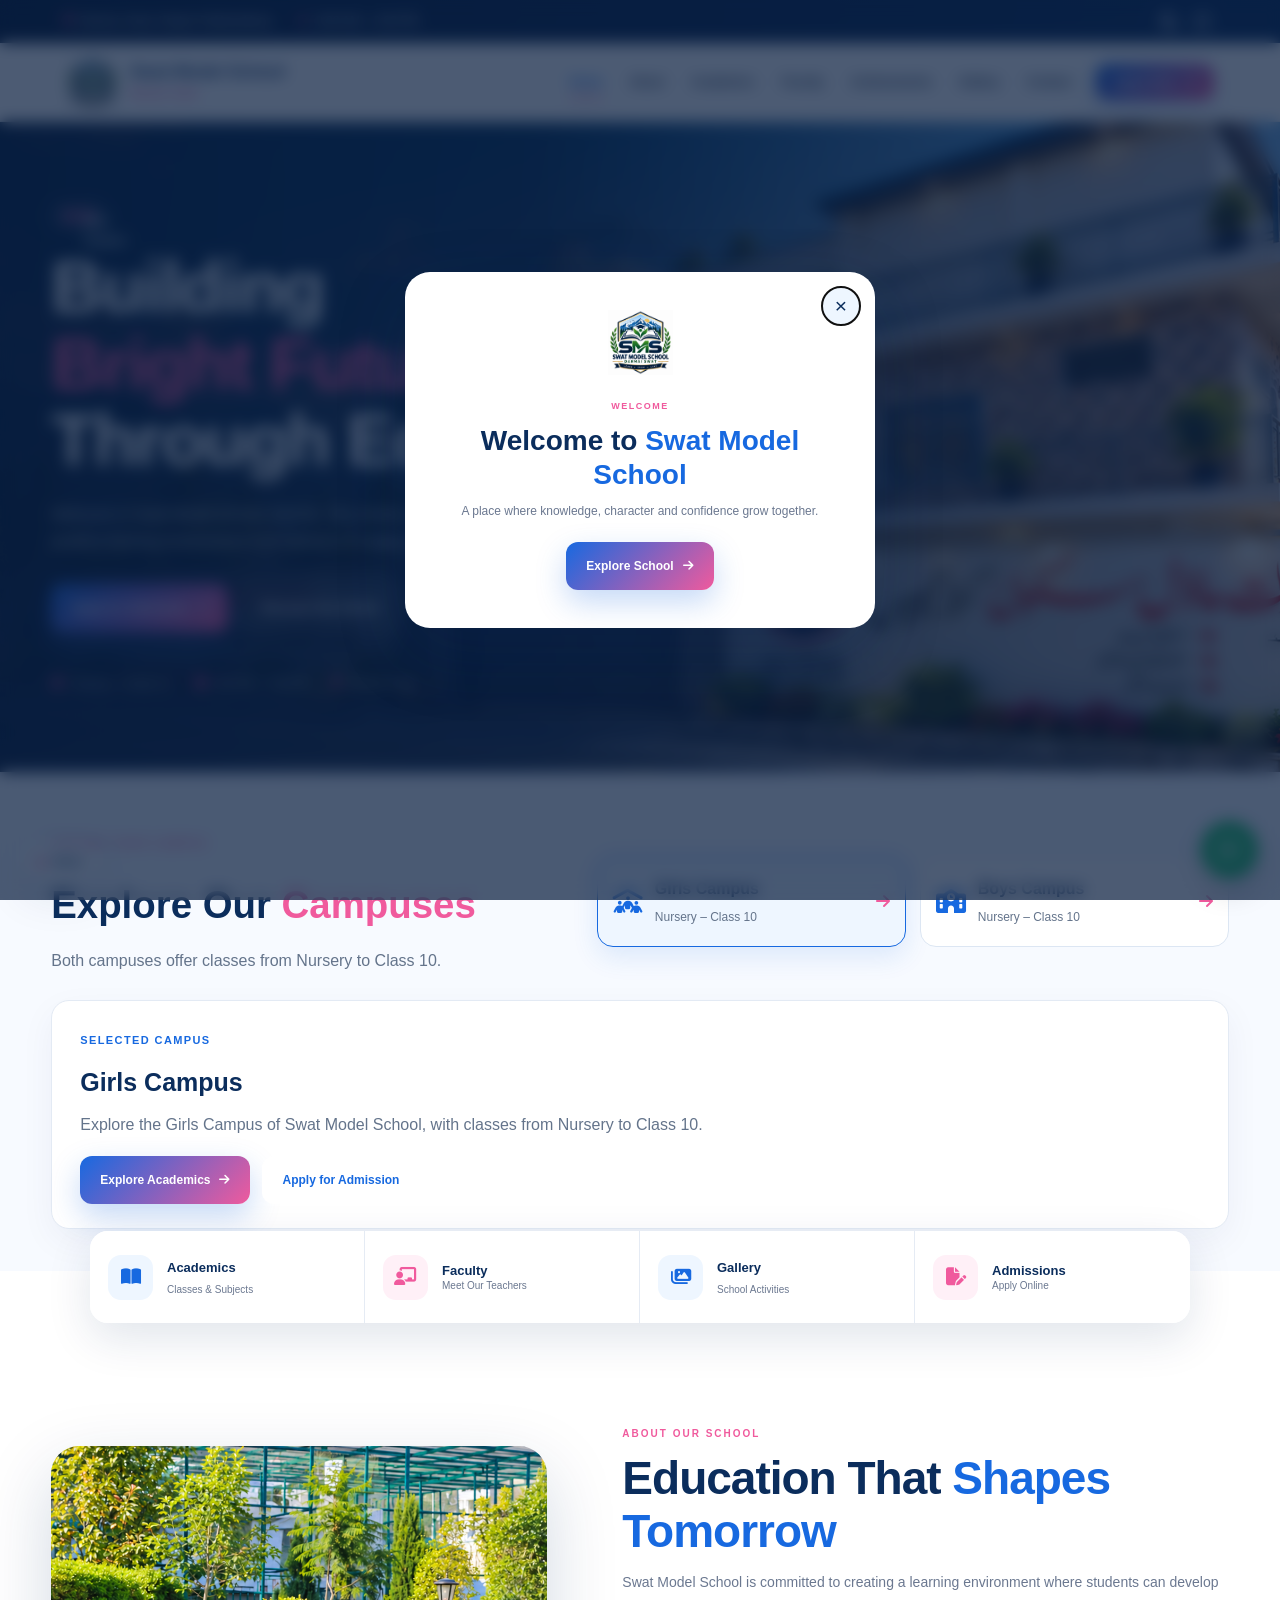
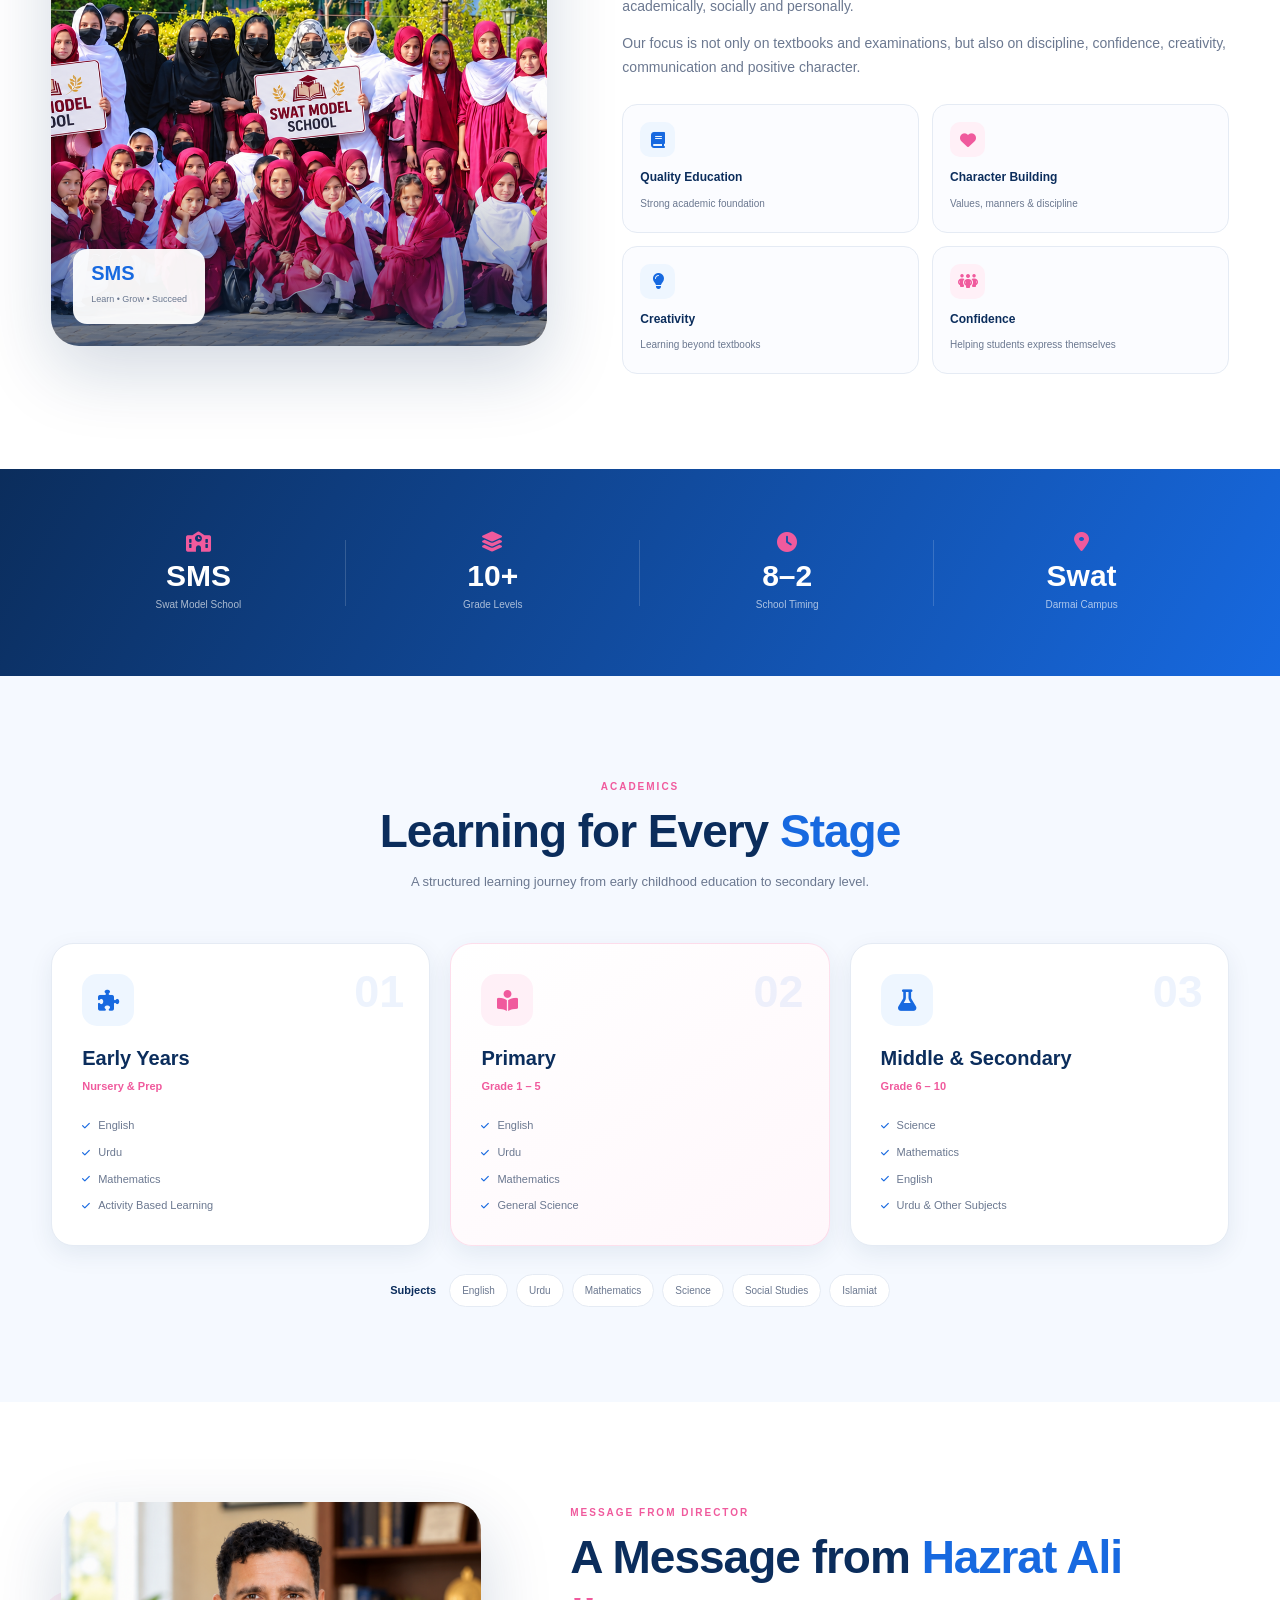
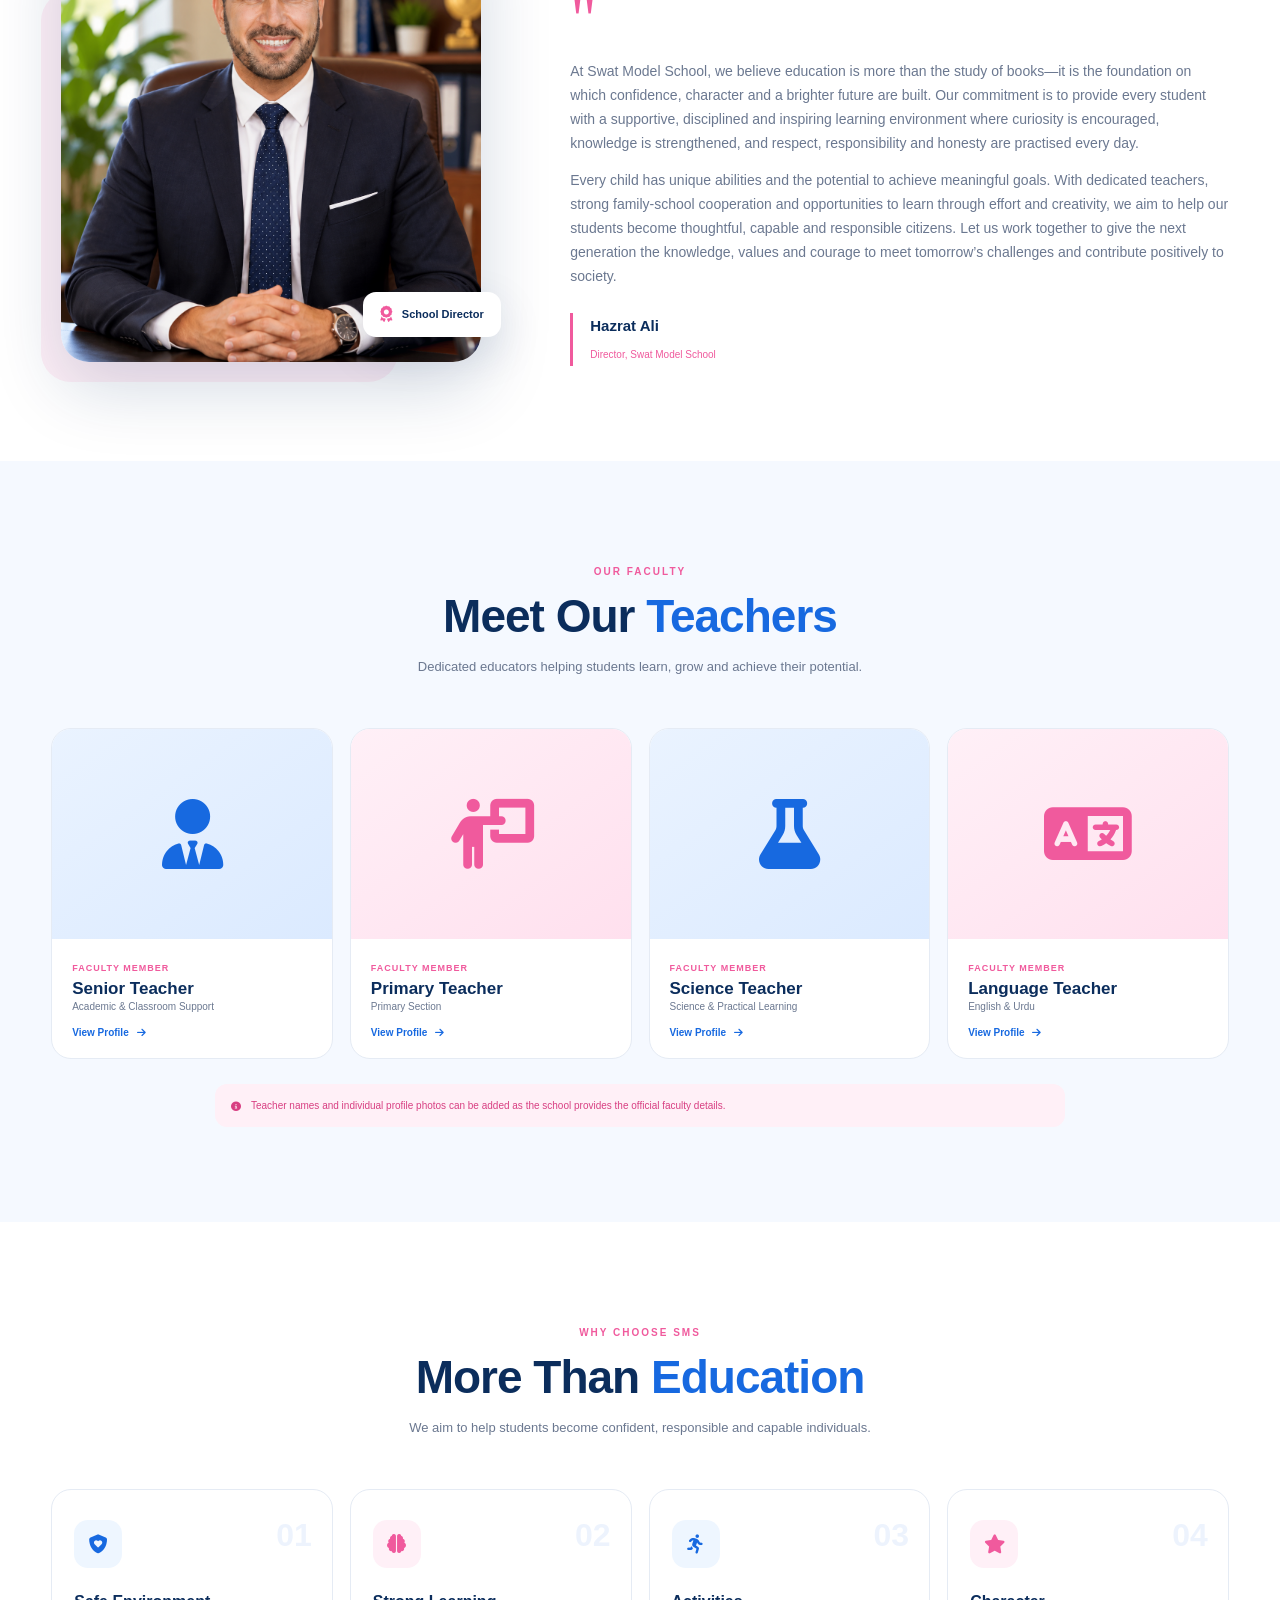
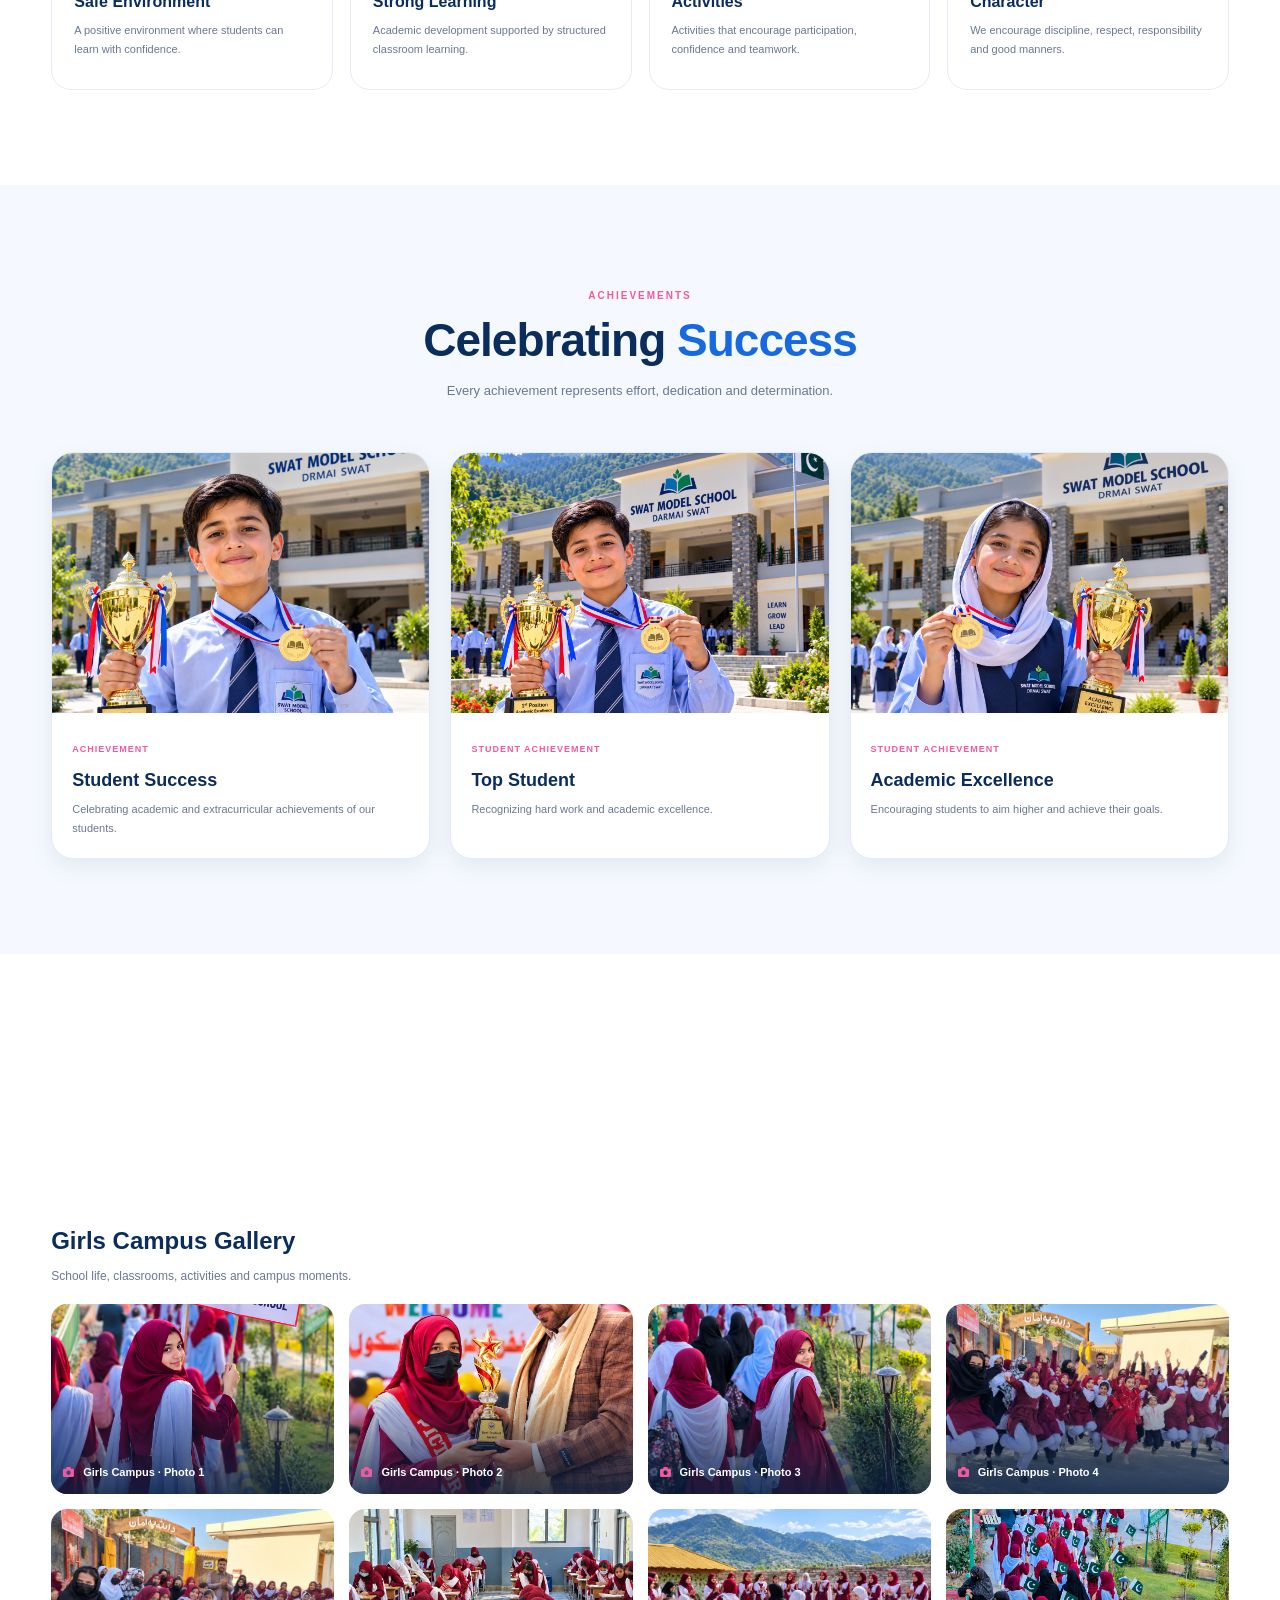
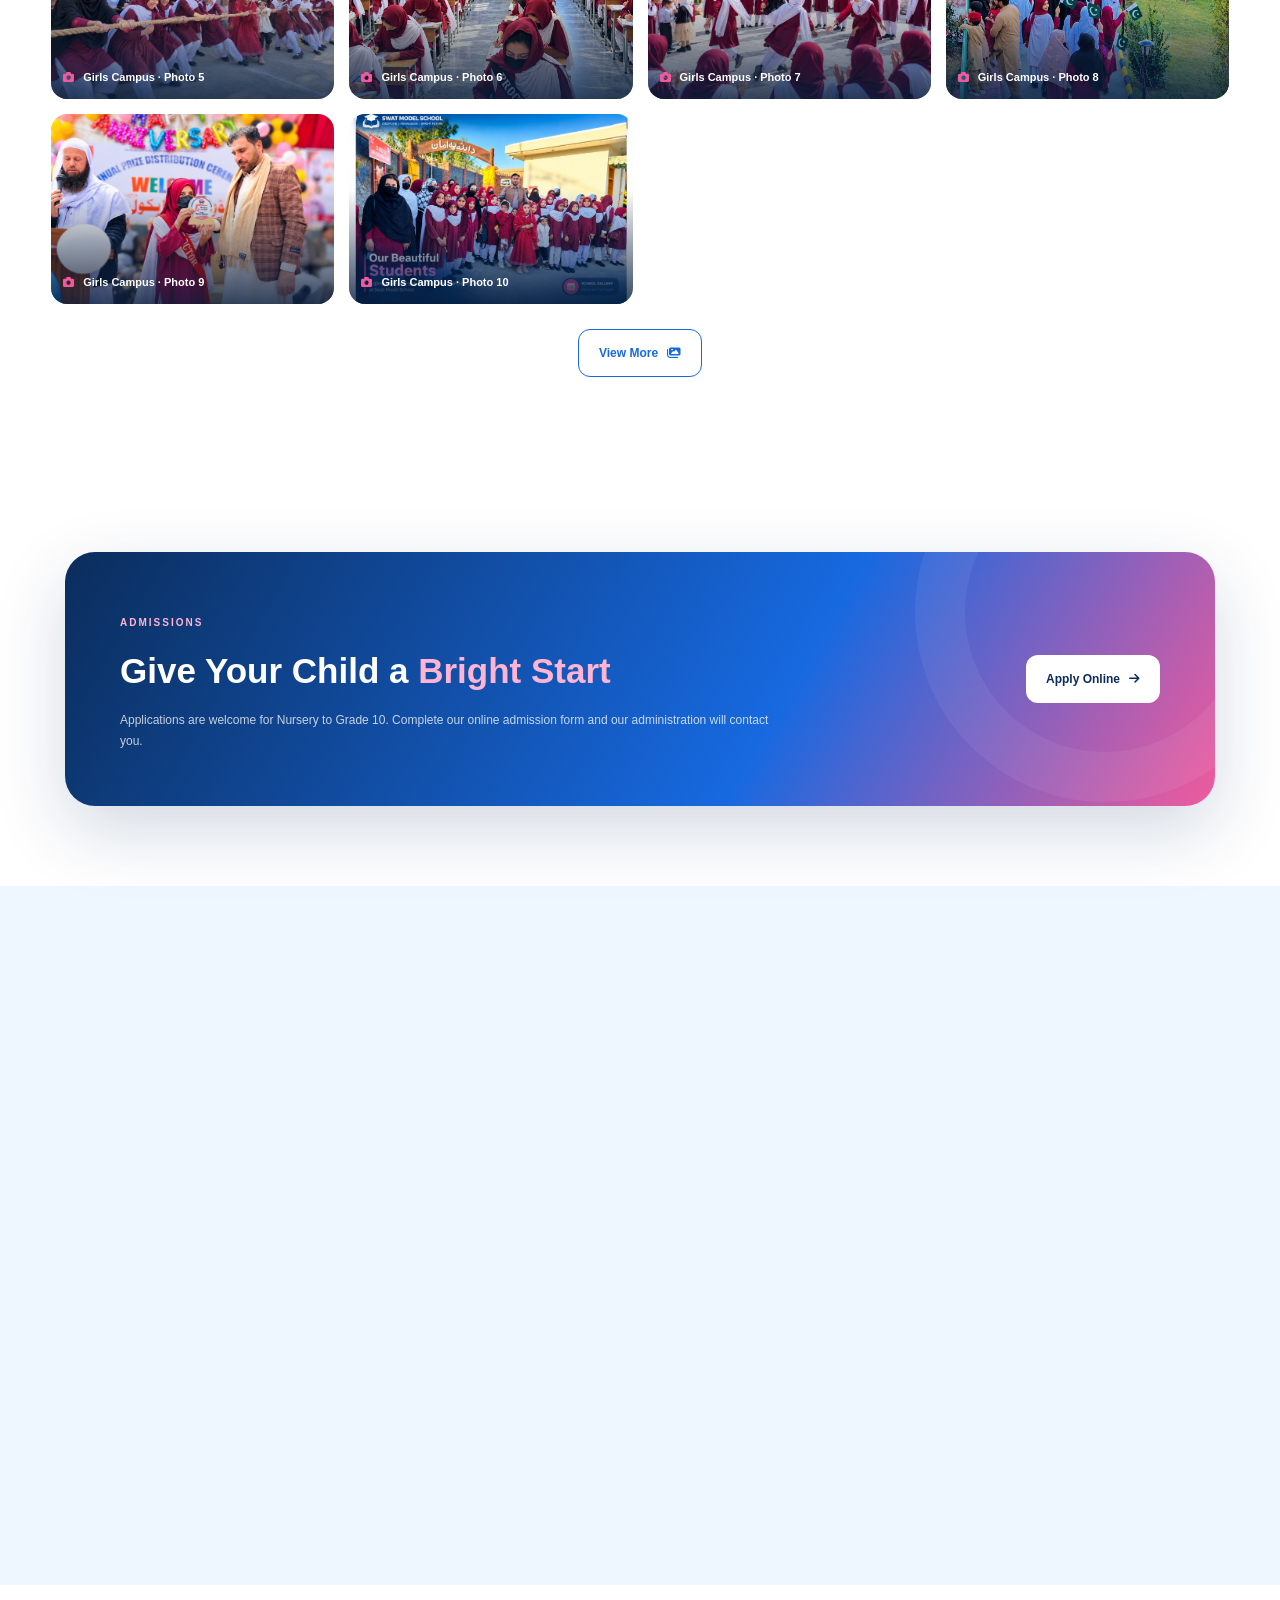
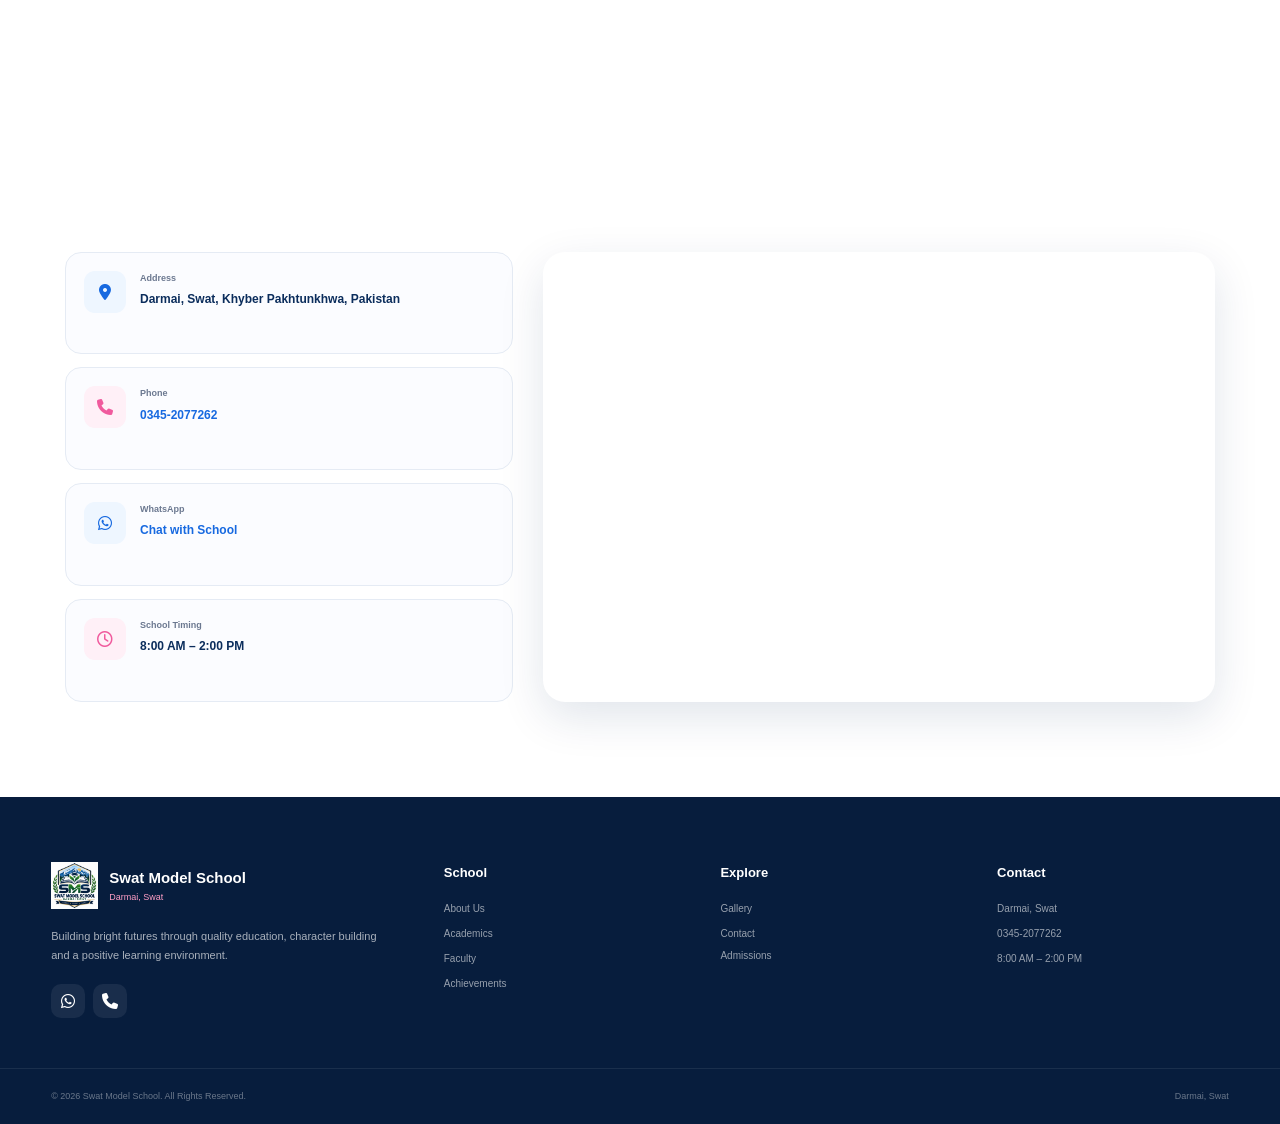
==== index.html @ a90423dd "Update payment number and account name" ====
<!DOCTYPE html>
<html lang="en">

<head>
    <meta charset="UTF-8">

    <meta
        name="viewport"
        content="width=device-width, initial-scale=1.0">

    <meta
        name="description"
        content="Swat Model School Darmai, Swat - Quality education from Nursery to Grade 10.">

    <meta
        name="keywords"
        content="Swat Model School, Darmai School, Swat School, Schools in Swat">

    <meta name="author" content="Swat Model School">

    <title>Swat Model School | Darmai, Swat</title>

    <!-- =====================================================
         FAVICON
    ====================================================== -->
    <link rel="icon" href="logo.png">

    <!-- =====================================================
         FONT AWESOME
    ====================================================== -->
    <link
        rel="stylesheet"
        href="https://cdnjs.cloudflare.com/ajax/libs/font-awesome/6.5.2/css/all.min.css">

    <!-- =====================================================
         WEBSITE CSS
    ====================================================== -->
    <link rel="stylesheet" href="style.css">
</head>


<body>


<!-- =========================================================
     PRELOADER
========================================================= -->

<div id="preloader">

    <div class="preloader-inner">

        <img
            src="logo.png"
            alt="Swat Model School"
            class="preloader-logo">

        <p>Swat Model School</p>

        <small>
            Darmai, Swat
        </small>

    </div>

</div>



<!-- =========================================================
     WELCOME POPUP
========================================================= -->

<div class="modal" id="welcomeModal">

    <div class="modal-box welcome-modal">

        <button
            type="button"
            class="modal-close"
            onclick="closeModal('welcomeModal')">

            &times;

        </button>

        <img
            src="logo.png"
            alt="Swat Model School Logo"
            class="modal-logo">

        <span class="modal-label">
            Welcome
        </span>

        <h2>
            Welcome to
            <span>Swat Model School</span>
        </h2>

        <p>
            A place where knowledge, character and confidence
            grow together.
        </p>

        <button
            type="button"
            class="btn btn-primary"
            onclick="closeModal('welcomeModal')">

            Explore School
            <i class="fa-solid fa-arrow-right"></i>

        </button>

    </div>

</div>



<!-- =========================================================
     TOP BAR
========================================================= -->

<div class="topbar">

    <div class="topbar-inner">

        <div class="topbar-left">

            <span>
                <i class="fa-solid fa-location-dot"></i>
                Darmai, Swat, Khyber Pakhtunkhwa
            </span>

            <span>
                <i class="fa-regular fa-clock"></i>
                8:00 AM – 2:00 PM
            </span>

        </div>


        <div class="topbar-right">

            <a
                href="tel:+923452077262"
                aria-label="Call School">

                <i class="fa-solid fa-phone"></i>

            </a>

            <a
                href="https://wa.me/923452077262"
                target="_blank"
                aria-label="WhatsApp">

                <i class="fa-brands fa-whatsapp"></i>

            </a>

        </div>

    </div>

</div>



<!-- =========================================================
     NAVIGATION
========================================================= -->

<header class="navbar">

    <div class="navbar-inner">


        <!-- BRAND -->

        <a
            href="#home"
            class="brand">

            <img
                src="logo.png"
                alt="Swat Model School Logo">

            <div class="brand-text">

                <strong>
                    Swat Model School
                </strong>

                <span>
                    Darmai, Swat
                </span>

            </div>

        </a>



        <!-- MOBILE MENU -->

        <button
            type="button"
            class="mobile-menu"
            onclick="toggleMenu()"
            aria-label="Open Menu">

            <i class="fa-solid fa-bars"></i>

        </button>



        <!-- NAV -->

        <nav id="mainNav">

            <a
                href="#home"
                class="nav-link active">

                Home

            </a>
<a
                href="#about"
                class="nav-link">

                About

            </a>

            <a
                href="#academics"
                class="nav-link">

                Academics

            </a>

            <a
                href="#faculty"
                class="nav-link">

                Faculty

            </a>

            <a
                href="#achievements"
                class="nav-link">

                Achievements

            </a>

            <a
                href="#gallery"
                class="nav-link">

                Gallery

            </a>

            <a
                href="#contact"
                class="nav-link">

                Contact

            </a>

            <button
                type="button"
                class="nav-cta"
                onclick="openModal('admissionModal')">

                Apply Now
                <i class="fa-solid fa-arrow-right"></i>

            </button>

        </nav>

    </div>

</header>



<!-- =========================================================
     HERO
========================================================= -->

<section
    class="hero"
    id="home">

    <div class="hero-bg">

        <img
            src="school-building-1.png"
            alt="Swat Model School Building">

    </div>


    <div class="hero-overlay"></div>


    <div class="container hero-content">

        <div class="hero-badge" id="heroCampusBadge"><span></span><span id="heroBadgeText">Admissions Open</span></div>


        <h1>

            Building
            <span id="heroBrightText">Bright Futures</span>
            Through Education

        </h1>


        <p>

            Welcome to Swat Model School, Darmai.
            We provide quality education, character building
            and a positive learning environment from
            Nursery to Grade 10.

        </p>


        <div class="hero-actions">

            <button
                type="button"
                class="btn btn-primary"
                onclick="openModal('admissionModal')">

                Apply for Admission

                <i class="fa-solid fa-arrow-right"></i>

            </button>


            <a
                href="#about"
                class="btn btn-outline">

                Discover Our School

            </a>

        </div>


        <div class="hero-mini-info">

            <div>

                <i class="fa-solid fa-graduation-cap"></i>

                <span>
                    Nursery – Grade 10
                </span>

            </div>


            <div>

                <i class="fa-solid fa-clock"></i>

                <span>
                    8:00 AM – 2:00 PM
                </span>

            </div>


            <div>

                <i class="fa-solid fa-location-dot"></i>

                <span>
                    Darmai, Swat
                </span>

            </div>

        </div>

    </div>

</section>




<!-- SAME-PAGE CAMPUS SELECTOR -->
<section class="campus-switcher-section" id="campusSwitcher">
  <div class="container campus-switcher-inner">
    <div class="campus-switcher-heading">
      <span class="section-label">CHOOSE YOUR CAMPUS</span>
      <h2>Explore Our <span>Campuses</span></h2>
      <p>Both campuses offer classes from Nursery to Class 10.</p>
    </div>
    <div class="campus-switcher-buttons">
      <button type="button" class="campus-option active" data-campus="girls" onclick="switchCampus('girls')">
        <i class="fa-solid fa-people-roof"></i><span><strong>Girls Campus</strong><small>Nursery – Class 10</small></span><i class="fa-solid fa-arrow-right campus-option-arrow"></i>
      </button>
      <button type="button" class="campus-option" data-campus="boys" onclick="switchCampus('boys')">
        <i class="fa-solid fa-school"></i><span><strong>Boys Campus</strong><small>Nursery – Class 10</small></span><i class="fa-solid fa-arrow-right campus-option-arrow"></i>
      </button>
    </div>
    <div class="campus-selected-info">
      <span class="campus-selected-label">SELECTED CAMPUS</span>
      <h3 id="campusSelectedTitle">Girls Campus</h3>
      <p id="campusSelectedDescription">Explore the Girls Campus of Swat Model School, with classes from Nursery to Class 10.</p>
      <div class="campus-selected-actions">
        <a class="btn btn-primary" href="#academics">Explore Academics <i class="fa-solid fa-arrow-right"></i></a>
        <button type="button" class="btn btn-outline-blue" onclick="openModal('admissionModal')">Apply for Admission</button>
      </div>
    </div>
  </div>
</section>

<!-- =========================================================
     QUICK ACCESS
========================================================= -->

<section class="quick-bar">

    <div class="quick-bar-grid">


        <a
            href="#academics"
            class="quick-item">

            <div class="quick-icon">

                <i class="fa-solid fa-book-open"></i>

            </div>

            <div>

                <strong>
                    Academics
                </strong>

                <span>
                    Classes & Subjects
                </span>

            </div>

        </a>


        <button
            type="button"
            class="quick-item"
            onclick="openModal('facultyInfoModal')">

            <div class="quick-icon">

                <i class="fa-solid fa-chalkboard-user"></i>

            </div>

            <div>

                <strong>
                    Faculty
                </strong>

                <span>
                    Meet Our Teachers
                </span>

            </div>

        </button>


        <a
            href="#gallery"
            class="quick-item">

            <div class="quick-icon">

                <i class="fa-solid fa-images"></i>

            </div>

            <div>

                <strong>
                    Gallery
                </strong>

                <span>
                    School Activities
                </span>

            </div>

        </a>


        <button
            type="button"
            class="quick-item"
            onclick="openModal('admissionModal')">

            <div class="quick-icon">

                <i class="fa-solid fa-file-pen"></i>

            </div>

            <div>

                <strong>
                    Admissions
                </strong>

                <span>
                    Apply Online
                </span>

            </div>

        </button>


    </div>

</section>



<!-- =========================================================
     ABOUT
========================================================= -->

<section
    class="section about-section"
    id="about">

    <div class="container about-layout">


        <div class="about-visual scroll-reveal">

            <div class="image-card">

                <img
                    src="school-building-2.png"
                    alt="Swat Model School Building">

                <div class="image-card-badge">

                    <strong>
                        SMS
                    </strong>

                    <span>
                        Learn • Grow • Succeed
                    </span>

                </div>

            </div>

        </div>



        <div class="about-copy scroll-reveal">

            <span class="section-label">
                ABOUT OUR SCHOOL
            </span>

            <h2>

                Education That
                <span>Shapes Tomorrow</span>

            </h2>

            <p>

                Swat Model School is committed to creating
                a learning environment where students can
                develop academically, socially and personally.

            </p>

            <p>

                Our focus is not only on textbooks and
                examinations, but also on discipline,
                confidence, creativity, communication and
                positive character.

            </p>


            <div class="values-grid">

                <div class="value-card">

                    <i class="fa-solid fa-book"></i>

                    <strong>
                        Quality Education
                    </strong>

                    <span>
                        Strong academic foundation
                    </span>

                </div>


                <div class="value-card">

                    <i class="fa-solid fa-heart"></i>

                    <strong>
                        Character Building
                    </strong>

                    <span>
                        Values, manners & discipline
                    </span>

                </div>


                <div class="value-card">

                    <i class="fa-solid fa-lightbulb"></i>

                    <strong>
                        Creativity
                    </strong>

                    <span>
                        Learning beyond textbooks
                    </span>

                </div>


                <div class="value-card">

                    <i class="fa-solid fa-people-group"></i>

                    <strong>
                        Confidence
                    </strong>

                    <span>
                        Helping students express themselves
                    </span>

                </div>

            </div>

        </div>

    </div>

</section>



<!-- =========================================================
     STATS
========================================================= -->

<section class="stats-section">

    <div class="container stats-grid">


        <div class="stat">

            <i class="fa-solid fa-school"></i>

            <strong>
                SMS
            </strong>

            <span>
                Swat Model School
            </span>

        </div>


        <div class="stat">

            <i class="fa-solid fa-layer-group"></i>

            <strong>
                10+
            </strong>

            <span>
                Grade Levels
            </span>

        </div>


        <div class="stat">

            <i class="fa-solid fa-clock"></i>

            <strong>
                8–2
            </strong>

            <span>
                School Timing
            </span>

        </div>


        <div class="stat">

            <i class="fa-solid fa-location-dot"></i>

            <strong>
                Swat
            </strong>

            <span>
                Darmai Campus
            </span>

        </div>


    </div>

</section>



<!-- =========================================================
     ACADEMICS
========================================================= -->

<section
    class="section academics-section"
    id="academics">

    <div class="container">


        <div class="section-heading scroll-reveal">

            <span class="section-label">
                ACADEMICS
            </span>

            <h2>
                Learning for Every
                <span>Stage</span>
            </h2>

            <p>
                A structured learning journey from early childhood
                education to secondary level.
            </p>

        </div>


        <div class="academic-cards">


            <div class="academic-card scroll-reveal">

                <div class="academic-icon">

                    <i class="fa-solid fa-puzzle-piece"></i>

                </div>

                <span class="academic-number">
                    01
                </span>

                <h3>
                    Early Years
                </h3>

                <p>
                    Nursery & Prep
                </p>

                <ul>

                    <li>
                        <i class="fa-solid fa-check"></i>
                        English
                    </li>

                    <li>
                        <i class="fa-solid fa-check"></i>
                        Urdu
                    </li>

                    <li>
                        <i class="fa-solid fa-check"></i>
                        Mathematics
                    </li>

                    <li>
                        <i class="fa-solid fa-check"></i>
                        Activity Based Learning
                    </li>

                </ul>

            </div>



            <div class="academic-card featured scroll-reveal">

                <div class="academic-icon">

                    <i class="fa-solid fa-book-open-reader"></i>

                </div>

                <span class="academic-number">
                    02
                </span>

                <h3>
                    Primary
                </h3>

                <p>
                    Grade 1 – 5
                </p>

                <ul>

                    <li>
                        <i class="fa-solid fa-check"></i>
                        English
                    </li>

                    <li>
                        <i class="fa-solid fa-check"></i>
                        Urdu
                    </li>

                    <li>
                        <i class="fa-solid fa-check"></i>
                        Mathematics
                    </li>

                    <li>
                        <i class="fa-solid fa-check"></i>
                        General Science
                    </li>

                </ul>

            </div>



            <div class="academic-card scroll-reveal">

                <div class="academic-icon">

                    <i class="fa-solid fa-flask"></i>

                </div>

                <span class="academic-number">
                    03
                </span>

                <h3>
                    Middle & Secondary
                </h3>

                <p>
                    Grade 6 – 10
                </p>

                <ul>

                    <li>
                        <i class="fa-solid fa-check"></i>
                        Science
                    </li>

                    <li>
                        <i class="fa-solid fa-check"></i>
                        Mathematics
                    </li>

                    <li>
                        <i class="fa-solid fa-check"></i>
                        English
                    </li>

                    <li>
                        <i class="fa-solid fa-check"></i>
                        Urdu & Other Subjects
                    </li>

                </ul>

            </div>


        </div>


        <div class="subject-strip">

            <span>
                Subjects
            </span>

            <div>
                English
            </div>

            <div>
                Urdu
            </div>

            <div>
                Mathematics
            </div>

            <div>
                Science
            </div>

            <div>
                Social Studies
            </div>

            <div>
                Islamiat
            </div>

        </div>

    </div>

</section>



<!-- =========================================================
     DIRECTOR
========================================================= -->

<section class="section director-section">

    <div class="container director-layout">


        <div class="director-image scroll-reveal">

            <div class="director-photo-wrap">

                <img
                    src="director.png"
                    alt="Director Hazrat Ali">

                <div class="director-badge">

                    <i class="fa-solid fa-award"></i>

                    <span>
                        School Director
                    </span>

                </div>

            </div>

        </div>



        <div class="director-text scroll-reveal">

            <span class="section-label">
                MESSAGE FROM DIRECTOR
            </span>

            <h2>

                A Message from
                <span>Hazrat Ali</span>

            </h2>


            <div class="quote-mark">
                "
            </div>


            <p class="director-message">
                At Swat Model School, we believe education is more than the study of books—it is the foundation on which confidence, character and a brighter future are built. Our commitment is to provide every student with a supportive, disciplined and inspiring learning environment where curiosity is encouraged, knowledge is strengthened, and respect, responsibility and honesty are practised every day.
            </p>

            <p>
                Every child has unique abilities and the potential to achieve meaningful goals. With dedicated teachers, strong family-school cooperation and opportunities to learn through effort and creativity, we aim to help our students become thoughtful, capable and responsible citizens. Let us work together to give the next generation the knowledge, values and courage to meet tomorrow’s challenges and contribute positively to society.
            </p>


            <div class="director-signature">

                <strong>
                    Hazrat Ali
                </strong>

                <span>
                    Director, Swat Model School
                </span>

            </div>

        </div>

    </div>

</section>



<!-- =========================================================
     FACULTY
========================================================= -->

<section
    class="section faculty-section"
    id="faculty">

    <div class="container">


        <div class="section-heading scroll-reveal">

            <span class="section-label">
                OUR FACULTY
            </span>

            <h2>
                Meet Our
                <span>Teachers</span>
            </h2>

            <p>
                Dedicated educators helping students learn,
                grow and achieve their potential.
            </p>

        </div>


        <div class="faculty-grid">


            <!-- TEACHER 1 -->

            <button
                type="button"
                class="faculty-card scroll-reveal"
                onclick="openTeacher(
                    'Senior Teacher',
                    'Academic & Classroom Support',
                    'Experienced in student guidance, classroom management and academic development.',
                    'fa-user-tie'
                )">

                <div class="faculty-photo">

                    <i class="fa-solid fa-user-tie"></i>

                </div>

                <div class="faculty-content">

                    <span>
                        Faculty Member
                    </span>

                    <h3>
                        Senior Teacher
                    </h3>

                    <p>
                        Academic & Classroom Support
                    </p>

                    <b>
                        View Profile
                        <i class="fa-solid fa-arrow-right"></i>
                    </b>

                </div>

            </button>



            <!-- TEACHER 2 -->

            <button
                type="button"
                class="faculty-card scroll-reveal"
                onclick="openTeacher(
                    'Primary Teacher',
                    'Primary Section',
                    'Focused on creating an engaging, friendly and effective learning environment for young learners.',
                    'fa-person-chalkboard'
                )">

                <div class="faculty-photo pink">

                    <i class="fa-solid fa-person-chalkboard"></i>

                </div>

                <div class="faculty-content">

                    <span>
                        Faculty Member
                    </span>

                    <h3>
                        Primary Teacher
                    </h3>

                    <p>
                        Primary Section
                    </p>

                    <b>
                        View Profile
                        <i class="fa-solid fa-arrow-right"></i>
                    </b>

                </div>

            </button>



            <!-- TEACHER 3 -->

            <button
                type="button"
                class="faculty-card scroll-reveal"
                onclick="openTeacher(
                    'Science Teacher',
                    'Science & Practical Learning',
                    'Encouraging curiosity, observation and practical understanding of scientific concepts.',
                    'fa-flask'
                )">

                <div class="faculty-photo">

                    <i class="fa-solid fa-flask"></i>

                </div>

                <div class="faculty-content">

                    <span>
                        Faculty Member
                    </span>

                    <h3>
                        Science Teacher
                    </h3>

                    <p>
                        Science & Practical Learning
                    </p>

                    <b>
                        View Profile
                        <i class="fa-solid fa-arrow-right"></i>
                    </b>

                </div>

            </button>



            <!-- TEACHER 4 -->

            <button
                type="button"
                class="faculty-card scroll-reveal"
                onclick="openTeacher(
                    'Language Teacher',
                    'English & Urdu',
                    'Helping students improve communication, language skills, reading and writing.',
                    'fa-language'
                )">

                <div class="faculty-photo pink">

                    <i class="fa-solid fa-language"></i>

                </div>

                <div class="faculty-content">

                    <span>
                        Faculty Member
                    </span>

                    <h3>
                        Language Teacher
                    </h3>

                    <p>
                        English & Urdu
                    </p>

                    <b>
                        View Profile
                        <i class="fa-solid fa-arrow-right"></i>
                    </b>

                </div>

            </button>


        </div>


        <div class="faculty-note">

            <i class="fa-solid fa-circle-info"></i>

            <span>
                Teacher names and individual profile photos can be
                added as the school provides the official faculty details.
            </span>

        </div>

    </div>

</section>



<!-- =========================================================
     WHY SWAT MODEL SCHOOL
========================================================= -->

<section class="section why-section">

    <div class="container">


        <div class="section-heading scroll-reveal">

            <span class="section-label">
                WHY CHOOSE SMS
            </span>

            <h2>
                More Than
                <span>Education</span>
            </h2>

            <p>
                We aim to help students become confident,
                responsible and capable individuals.
            </p>

        </div>


        <div class="why-grid">


            <div class="why-card scroll-reveal">

                <div class="why-number">
                    01
                </div>

                <i class="fa-solid fa-shield-heart"></i>

                <h3>
                    Safe Environment
                </h3>

                <p>
                    A positive environment where students
                    can learn with confidence.
                </p>

            </div>


            <div class="why-card scroll-reveal">

                <div class="why-number">
                    02
                </div>

                <i class="fa-solid fa-brain"></i>

                <h3>
                    Strong Learning
                </h3>

                <p>
                    Academic development supported by
                    structured classroom learning.
                </p>

            </div>


            <div class="why-card scroll-reveal">

                <div class="why-number">
                    03
                </div>

                <i class="fa-solid fa-person-running"></i>

                <h3>
                    Activities
                </h3>

                <p>
                    Activities that encourage participation,
                    confidence and teamwork.
                </p>

            </div>


            <div class="why-card scroll-reveal">

                <div class="why-number">
                    04
                </div>

                <i class="fa-solid fa-star"></i>

                <h3>
                    Character
                </h3>

                <p>
                    We encourage discipline, respect,
                    responsibility and good manners.
                </p>

            </div>


        </div>

    </div>

</section>



<!-- =========================================================
     ACHIEVEMENTS
========================================================= -->

<section
    class="section achievements-section"
    id="achievements">

    <div class="container">


        <div class="section-heading scroll-reveal">

            <span class="section-label">
                ACHIEVEMENTS
            </span>

            <h2>
                Celebrating
                <span>Success</span>
            </h2>

            <p>
                Every achievement represents effort,
                dedication and determination.
            </p>

        </div>


        <div class="achievement-grid">


            <div
                class="achievement-card scroll-reveal"
                onclick="openLightbox('achievements.png')">

                <div class="achievement-image">

                    <img
                        src="achievements.png"
                        alt="School Achievements">

                </div>

                <div class="achievement-content">

                    <span class="card-label">
                        Achievement
                    </span>

                    <h3>
                        Student Success
                    </h3>

                    <p>
                        Celebrating academic and extracurricular
                        achievements of our students.
                    </p>

                </div>

            </div>



            <div
                class="achievement-card scroll-reveal"
                onclick="openStudent('top-student-boy.png','Top Student','Academic Achievement','Outstanding student performance.')">

                <div class="achievement-image">

                    <img
                        src="top-student-boy.png"
                        alt="Top Student">

                </div>

                <div class="achievement-content">

                    <span class="card-label">
                        Student Achievement
                    </span>

                    <h3>
                        Top Student
                    </h3>

                    <p>
                        Recognizing hard work and academic excellence.
                    </p>

                </div>

            </div>



            <div
                class="achievement-card scroll-reveal"
                onclick="openStudent('top-student-girl.png','Top Student','Academic Achievement','Recognizing dedication and outstanding performance.')">

                <div class="achievement-image">

                    <img
                        src="top-student-girl.png"
                        alt="Top Student">

                </div>

                <div class="achievement-content">

                    <span class="card-label">
                        Student Achievement
                    </span>

                    <h3>
                        Academic Excellence
                    </h3>

                    <p>
                        Encouraging students to aim higher and
                        achieve their goals.
                    </p>

                </div>

            </div>


        </div>

    </div>

</section>



<!-- =========================================================
     GALLERY
========================================================= -->

<section
    class="section gallery-section"
    id="gallery">

    <div class="container">


        <div class="section-heading scroll-reveal">

            <span class="section-label">
                SCHOOL GALLERY
            </span>

            <h2>
                Life at
                <span>SMS</span>
            </h2>

            <p>
                Choose a campus to explore its gallery. Each campus has space for 10 photos.
            </p>

        </div>


        <div class="campus-gallery-panel" data-gallery-campus="girls" >
            <div class="campus-gallery-heading">
                <h3>Girls Campus Gallery</h3>
                <p>School life, classrooms, activities and campus moments.</p>
            </div>
            <div class="gallery-modern campus-photo-grid">

                <div class="campus-gallery-item" onclick="openLightbox(this.querySelector('img').src)">
                    <img src="girls-campus-01.jpg" data-fallback="school-building-1.png" alt="Girls Campus photo 1" loading="lazy">
                    <div class="gallery-overlay"><span class="gallery-label"><i class="fa-solid fa-camera"></i> Girls Campus · Photo 1</span></div>
                </div>

                <div class="campus-gallery-item" onclick="openLightbox(this.querySelector('img').src)">
                    <img src="girls-campus-02.jpg" data-fallback="school-building-1.png" alt="Girls Campus photo 2" loading="lazy">
                    <div class="gallery-overlay"><span class="gallery-label"><i class="fa-solid fa-camera"></i> Girls Campus · Photo 2</span></div>
                </div>

                <div class="campus-gallery-item" onclick="openLightbox(this.querySelector('img').src)">
                    <img src="girls-campus-03.jpg" data-fallback="school-building-1.png" alt="Girls Campus photo 3" loading="lazy">
                    <div class="gallery-overlay"><span class="gallery-label"><i class="fa-solid fa-camera"></i> Girls Campus · Photo 3</span></div>
                </div>

                <div class="campus-gallery-item" onclick="openLightbox(this.querySelector('img').src)">
                    <img src="girls-campus-04.jpg" data-fallback="school-building-1.png" alt="Girls Campus photo 4" loading="lazy">
                    <div class="gallery-overlay"><span class="gallery-label"><i class="fa-solid fa-camera"></i> Girls Campus · Photo 4</span></div>
                </div>

                <div class="campus-gallery-item" onclick="openLightbox(this.querySelector('img').src)">
                    <img src="girls-campus-05.jpg" data-fallback="school-building-1.png" alt="Girls Campus photo 5" loading="lazy">
                    <div class="gallery-overlay"><span class="gallery-label"><i class="fa-solid fa-camera"></i> Girls Campus · Photo 5</span></div>
                </div>

                <div class="campus-gallery-item" onclick="openLightbox(this.querySelector('img').src)">
                    <img src="girls-campus-06.jpg" data-fallback="school-building-1.png" alt="Girls Campus photo 6" loading="lazy">
                    <div class="gallery-overlay"><span class="gallery-label"><i class="fa-solid fa-camera"></i> Girls Campus · Photo 6</span></div>
                </div>

                <div class="campus-gallery-item" onclick="openLightbox(this.querySelector('img').src)">
                    <img src="girls-campus-07.jpg" data-fallback="school-building-1.png" alt="Girls Campus photo 7" loading="lazy">
                    <div class="gallery-overlay"><span class="gallery-label"><i class="fa-solid fa-camera"></i> Girls Campus · Photo 7</span></div>
                </div>

                <div class="campus-gallery-item" onclick="openLightbox(this.querySelector('img').src)">
                    <img src="girls-campus-08.jpg" data-fallback="school-building-1.png" alt="Girls Campus photo 8" loading="lazy">
                    <div class="gallery-overlay"><span class="gallery-label"><i class="fa-solid fa-camera"></i> Girls Campus · Photo 8</span></div>
                </div>

                <div class="campus-gallery-item" onclick="openLightbox(this.querySelector('img').src)">
                    <img src="girls-campus-09.jpg" data-fallback="school-building-1.png" alt="Girls Campus photo 9" loading="lazy">
                    <div class="gallery-overlay"><span class="gallery-label"><i class="fa-solid fa-camera"></i> Girls Campus · Photo 9</span></div>
                </div>

                <div class="campus-gallery-item" onclick="openLightbox(this.querySelector('img').src)">
                    <img src="girls-campus-10.jpg" data-fallback="school-building-1.png" alt="Girls Campus photo 10" loading="lazy">
                    <div class="gallery-overlay"><span class="gallery-label"><i class="fa-solid fa-camera"></i> Girls Campus · Photo 10</span></div>
                </div>

            </div>
        </div>

        <div class="campus-gallery-panel" data-gallery-campus="boys" hidden>
            <div class="campus-gallery-heading">
                <h3>Boys Campus Gallery</h3>
                <p>School life, classrooms, activities and campus moments.</p>
            </div>
            <div class="gallery-modern campus-photo-grid">

                <div class="campus-gallery-item" onclick="openLightbox(this.querySelector('img').src)">
                    <img src="boys-campus-01.jpg" data-fallback="school-building-2.png" alt="Boys Campus photo 1" loading="lazy">
                    <div class="gallery-overlay"><span class="gallery-label"><i class="fa-solid fa-camera"></i> Boys Campus · Photo 1</span></div>
                </div>

                <div class="campus-gallery-item" onclick="openLightbox(this.querySelector('img').src)">
                    <img src="boys-campus-02.jpg" data-fallback="school-building-2.png" alt="Boys Campus photo 2" loading="lazy">
                    <div class="gallery-overlay"><span class="gallery-label"><i class="fa-solid fa-camera"></i> Boys Campus · Photo 2</span></div>
                </div>

                <div class="campus-gallery-item" onclick="openLightbox(this.querySelector('img').src)">
                    <img src="boys-campus-03.jpg" data-fallback="school-building-2.png" alt="Boys Campus photo 3" loading="lazy">
                    <div class="gallery-overlay"><span class="gallery-label"><i class="fa-solid fa-camera"></i> Boys Campus · Photo 3</span></div>
                </div>

                <div class="campus-gallery-item" onclick="openLightbox(this.querySelector('img').src)">
                    <img src="boys-campus-04.jpg" data-fallback="school-building-2.png" alt="Boys Campus photo 4" loading="lazy">
                    <div class="gallery-overlay"><span class="gallery-label"><i class="fa-solid fa-camera"></i> Boys Campus · Photo 4</span></div>
                </div>

                <div class="campus-gallery-item" onclick="openLightbox(this.querySelector('img').src)">
                    <img src="boys-campus-05.jpg" data-fallback="school-building-2.png" alt="Boys Campus photo 5" loading="lazy">
                    <div class="gallery-overlay"><span class="gallery-label"><i class="fa-solid fa-camera"></i> Boys Campus · Photo 5</span></div>
                </div>

                <div class="campus-gallery-item" onclick="openLightbox(this.querySelector('img').src)">
                    <img src="boys-campus-06.jpg" data-fallback="school-building-2.png" alt="Boys Campus photo 6" loading="lazy">
                    <div class="gallery-overlay"><span class="gallery-label"><i class="fa-solid fa-camera"></i> Boys Campus · Photo 6</span></div>
                </div>

                <div class="campus-gallery-item" onclick="openLightbox(this.querySelector('img').src)">
                    <img src="boys-campus-07.jpg" data-fallback="school-building-2.png" alt="Boys Campus photo 7" loading="lazy">
                    <div class="gallery-overlay"><span class="gallery-label"><i class="fa-solid fa-camera"></i> Boys Campus · Photo 7</span></div>
                </div>

                <div class="campus-gallery-item" onclick="openLightbox(this.querySelector('img').src)">
                    <img src="boys-campus-08.jpg" data-fallback="school-building-2.png" alt="Boys Campus photo 8" loading="lazy">
                    <div class="gallery-overlay"><span class="gallery-label"><i class="fa-solid fa-camera"></i> Boys Campus · Photo 8</span></div>
                </div>

                <div class="campus-gallery-item" onclick="openLightbox(this.querySelector('img').src)">
                    <img src="boys-campus-09.jpg" data-fallback="school-building-2.png" alt="Boys Campus photo 9" loading="lazy">
                    <div class="gallery-overlay"><span class="gallery-label"><i class="fa-solid fa-camera"></i> Boys Campus · Photo 9</span></div>
                </div>

                <div class="campus-gallery-item" onclick="openLightbox(this.querySelector('img').src)">
                    <img src="boys-campus-10.jpg" data-fallback="school-building-2.png" alt="Boys Campus photo 10" loading="lazy">
                    <div class="gallery-overlay"><span class="gallery-label"><i class="fa-solid fa-camera"></i> Boys Campus · Photo 10</span></div>
                </div>

            </div>
        </div>

        <div class="gallery-more">

            <button
                type="button"
                class="btn btn-outline-blue"
                onclick="openLightbox('achievements.png')">

                View More

                <i class="fa-solid fa-images"></i>

            </button>

        </div>

    </div>

</section>



<!-- =========================================================
     ADMISSIONS BANNER
========================================================= -->

<section class="admissions-section">

    <div class="container">

        <div class="admission-banner">


            <div>

                <span class="section-label light">
                    ADMISSIONS
                </span>

                <h2>
                    Give Your Child a
                    <span>Bright Start</span>
                </h2>

                <p>
                    Applications are welcome for Nursery to
                    Grade 10. Complete our online admission
                    form and our administration will contact you.
                </p>

            </div>


            <button
                type="button"
                class="btn"
                onclick="openModal('admissionModal')">

                Apply Online

                <i class="fa-solid fa-arrow-right"></i>

            </button>


        </div>

    </div>

</section>



<!-- =========================================================
     FEES / PAYMENT
========================================================= -->

<section class="section fee-section">

    <div class="container">


        <div class="section-heading scroll-reveal">

            <span class="section-label">
                FEE & PAYMENT
            </span>

            <h2>
                Simple & Convenient
                <span>Payment</span>
            </h2>

            <p>
                Fee structure details will be updated soon.
            </p>

        </div>


        <div class="fee-layout">


            <div class="fee-info scroll-reveal">

                <div class="fee-icon">

                    <i class="fa-solid fa-file-invoice-dollar"></i>

                </div>

                <h3>
                    Fee Structure
                </h3>

                <p>
                    Complete fee structure and class-wise
                    charges will be announced by the school
                    administration.
                </p>


                <div class="coming-soon">

                    <i class="fa-regular fa-clock"></i>

                    Fee Details Coming Soon

                </div>

            </div>



            <div class="payment-card scroll-reveal">

                <div class="payment-icon">

                    <i class="fa-solid fa-mobile-screen-button"></i>

                </div>

                <h3>
                    Easypaisa
                </h3>

                <p>
                    For payment information:
                </p>

                <div class="payment-number">

                    0346-8984562

                </div>

                <div class="payment-name">

                    Account Name:
                    <strong>
                        Hazrat Ali
                    </strong>

                </div>


                <a
                    href="tel:+923452077262"
                    class="payment-button">

                    <i class="fa-solid fa-phone"></i>

                    Contact for Payment

                </a>

            </div>


        </div>

    </div>

</section>



<!-- =========================================================
     CONTACT
========================================================= -->

<section
    class="section contact-section"
    id="contact">

    <div class="container">


        <div class="section-heading scroll-reveal">

            <span class="section-label">
                CONTACT US
            </span>

            <h2>
                Find
                <span>Swat Model School</span>
            </h2>

            <p>
                We are located in Darmai, Swat.
            </p>

        </div>


        <div class="contact-modern">


            <div class="contact-details scroll-reveal">


                <div class="contact-box">

                    <div class="contact-box-icon">

                        <i class="fa-solid fa-location-dot"></i>

                    </div>

                    <div>

                        <span>
                            Address
                        </span>

                        <strong>
                            Darmai, Swat,
                            Khyber Pakhtunkhwa, Pakistan
                        </strong>

                    </div>

                </div>



                <div class="contact-box">

                    <div class="contact-box-icon">

                        <i class="fa-solid fa-phone"></i>

                    </div>

                    <div>

                        <span>
                            Phone
                        </span>

                        <strong>

                            <a href="tel:+923452077262">
                                0345-2077262
                            </a>

                        </strong>

                    </div>

                </div>



                <div class="contact-box">

                    <div class="contact-box-icon">

                        <i class="fa-brands fa-whatsapp"></i>

                    </div>

                    <div>

                        <span>
                            WhatsApp
                        </span>

                        <strong>

                            <a
                                href="https://wa.me/923452077262"
                                target="_blank">

                                Chat with School

                            </a>

                        </strong>

                    </div>

                </div>



                <div class="contact-box">

                    <div class="contact-box-icon">

                        <i class="fa-regular fa-clock"></i>

                    </div>

                    <div>

                        <span>
                            School Timing
                        </span>

                        <strong>
                            8:00 AM – 2:00 PM
                        </strong>

                    </div>

                </div>


            </div>



            <div class="map-wrapper scroll-reveal">

                <iframe
                    src="https://www.google.com/maps?q=Darmai%2C%20Swat%2C%20Pakistan&output=embed"
                    width="100%"
                    height="450"
                    style="border:0;"
                    allowfullscreen=""
                    loading="lazy"
                    referrerpolicy="no-referrer-when-downgrade">
                </iframe>

            </div>


        </div>

    </div>

</section>



<!-- =========================================================
     FOOTER
========================================================= -->

<footer class="footer">

    <div class="container footer-main">


        <div class="footer-about">

            <div class="footer-brand">

                <img
                    src="logo.png"
                    alt="Swat Model School">

                <div>

                    <strong>
                        Swat Model School
                    </strong>

                    <span>
                        Darmai, Swat
                    </span>

                </div>

            </div>


            <p>

                Building bright futures through quality
                education, character building and a positive
                learning environment.

            </p>


            <div class="footer-social">

                <a
                    href="https://wa.me/923452077262"
                    target="_blank"
                    aria-label="WhatsApp">

                    <i class="fa-brands fa-whatsapp"></i>

                </a>

                <a
                    href="tel:+923452077262"
                    aria-label="Phone">

                    <i class="fa-solid fa-phone"></i>

                </a>

            </div>

        </div>



        <div class="footer-column">

            <h4>
                School
            </h4>

            <a href="#about">
                About Us
            </a>

            <a href="#academics">
                Academics
            </a>

            <a href="#faculty">
                Faculty
            </a>

            <a href="#achievements">
                Achievements
            </a>

        </div>



        <div class="footer-column">

            <h4>
                Explore
            </h4>

            <a href="#gallery">
                Gallery
            </a>

            <a href="#contact">
                Contact
            </a>

            <button
                type="button"
                onclick="openModal('admissionModal')">

                Admissions

            </button>

        </div>



        <div class="footer-column">

            <h4>
                Contact
            </h4>

            <span>
                Darmai, Swat
            </span>

            <a href="tel:+923452077262">
                0345-2077262
            </a>

            <span>
                8:00 AM – 2:00 PM
            </span>

        </div>


    </div>


    <div class="footer-bottom">

        <div class="container">

            <span>
                © 2026 Swat Model School.
                All Rights Reserved.
            </span>

            <span>
                Darmai, Swat
            </span>

        </div>

    </div>

</footer>



<!-- =========================================================
     FLOATING WHATSAPP
========================================================= -->

<a
    href="https://wa.me/923452077262"
    target="_blank"
    class="floating-whatsapp"
    aria-label="WhatsApp School">

    <i class="fa-brands fa-whatsapp"></i>

</a>



<!-- =========================================================
     TEACHER PROFILE MODAL
========================================================= -->

<div
    class="modal"
    id="teacherModal">

    <div class="modal-box teacher-modal">

        <button
            type="button"
            class="modal-close"
            onclick="closeModal('teacherModal')">

            &times;

        </button>


        <div class="teacher-modal-icon">

            <i id="teacherModalIcon"
               class="fa-solid fa-user-tie"></i>

        </div>


        <span class="modal-label">
            Faculty Profile
        </span>


        <h2 id="teacherModalName">
            Teacher
        </h2>


        <h4 id="teacherModalRole">
            Faculty Member
        </h4>


        <p id="teacherModalDescription">
            Teacher profile information.
        </p>


        <div class="profile-details">

            <div>

                <strong>
                    Department
                </strong>

                <span id="teacherModalDepartment">
                    Academic
                </span>

            </div>


            <div>

                <strong>
                    School
                </strong>

                <span>
                    Swat Model School
                </span>

            </div>

        </div>


        <p class="profile-note">

            <i class="fa-solid fa-circle-info"></i>

            Official teacher names and photographs
            will be added after receiving the school's
            confirmed faculty information.

        </p>

    </div>

</div>



<!-- =========================================================
     FACULTY INFO MODAL
========================================================= -->

<div
    class="modal"
    id="facultyInfoModal">

    <div class="modal-box">

        <button
            type="button"
            class="modal-close"
            onclick="closeModal('facultyInfoModal')">

            &times;

        </button>


        <div class="notice-icon">

            <i class="fa-solid fa-chalkboard-user"></i>

        </div>


        <span class="modal-label">
            Our Faculty
        </span>


        <h2>
            Dedicated
            <span>Teachers</span>
        </h2>


        <p>

            Our teachers play an important role in creating
            a supportive learning environment for students.

        </p>


        <div class="admission-steps">

            <div>
                <i class="fa-solid fa-check"></i>
                Academic guidance
            </div>

            <div>
                <i class="fa-solid fa-check"></i>
                Classroom learning
            </div>

            <div>
                <i class="fa-solid fa-check"></i>
                Student development
            </div>

            <div>
                <i class="fa-solid fa-check"></i>
                Character building
            </div>

        </div>

    </div>

</div>



<!-- =========================================================
     STUDENT MODAL
========================================================= -->

<div
    class="modal"
    id="studentModal">

    <div class="modal-box student-modal">

        <button
            type="button"
            class="modal-close"
            onclick="closeModal('studentModal')">

            &times;

        </button>


        <img
            id="studentModalImage"
            src="top-student-boy.png"
            alt="Student">


        <span class="modal-label">
            Student Achievement
        </span>


        <h2 id="studentModalName">
            Top Student
        </h2>


        <h4 id="studentModalAchievement">
            Academic Achievement
        </h4>


        <p id="studentModalDescription">
            Outstanding student performance.
        </p>

    </div>

</div>



<!-- =====================================================
     ONLINE ADMISSION MODAL
===================================================== -->

<div
    class="modal"
    id="admissionModal">

    <div class="modal-box admission-form-modal">


        <button
            type="button"
            class="modal-close"
            onclick="closeModal('admissionModal')">

            &times;

        </button>



        <div class="admission-form-header">


            <img
                src="logo.png"
                alt="Swat Model School Logo"
                class="modal-logo">


            <span class="modal-label">
                Admissions Open
            </span>


            <h2>
                Online Admission Application
            </h2>


            <p>

                Please complete the form below.
                Our school administration will contact
                you after reviewing the application.

            </p>

        </div>



        <!-- =================================================
             WEB3FORMS
        ================================================== -->

        <form
            id="admissionForm"
            action="https://api.web3forms.com/submit"
            method="POST">
            <div class="form-section-title"><span>00</span><div><strong>Campus Selection</strong><small>Choose the campus for this application</small></div></div>
            <div class="form-grid"><div class="form-group full">
              <label for="admissionCampus">Applying to Campus *</label>
              <select name="Campus" id="admissionCampus" required>
                <option value="Girls Campus">Girls Campus</option>
                <option value="Boys Campus">Boys Campus</option>
              </select>
            </div></div>



            <!-- WEB3FORMS ACCESS KEY -->

            <input
                type="hidden"
                name="access_key"
                value="6a6313d5-64c8-401a-937f-c307796125cd">


            <input
                type="hidden"
                name="subject"
                value="New Online Admission Application - Swat Model School">


            <input
                type="hidden"
                name="from_name"
                value="Swat Model School Website">


            <!-- ANTI-SPAM -->

            <input
                type="checkbox"
                name="botcheck"
                style="display:none"
                tabindex="-1"
                autocomplete="off">



            <!-- =================================================
                 SECTION 01
            ================================================== -->

            <div class="form-section-title">

                <span>
                    01
                </span>

                <div>

                    <strong>
                        Student Information
                    </strong>

                    <small>
                        Basic information about the student
                    </small>

                </div>

            </div>


            <div class="form-grid">


                <div class="form-group full">

                    <label>
                        Student Full Name *
                    </label>

                    <input
                        type="text"
                        name="Student Name"
                        placeholder="Enter student's full name"
                        required>

                </div>



                <div class="form-group">

                    <label>
                        Date of Birth *
                    </label>

                    <input
                        type="date"
                        name="Date of Birth"
                        required>

                </div>



                <div class="form-group">

                    <label>
                        Gender *
                    </label>

                    <select
                        name="Gender"
                        required>

                        <option value="">
                            Select Gender
                        </option>

                        <option value="Male">
                            Male
                        </option>

                        <option value="Female">
                            Female
                        </option>

                    </select>

                </div>



                <div class="form-group">

                    <label>
                        Applying For Class *
                    </label>

                    <select
                        name="Applying Class"
                        required>

                        <option value="">
                            Select Class
                        </option>

                        <option value="Nursery">
                            Nursery
                        </option>

                        <option value="Prep">
                            Prep
                        </option>

                        <option value="Grade 1">
                            Grade 1
                        </option>

                        <option value="Grade 2">
                            Grade 2
                        </option>

                        <option value="Grade 3">
                            Grade 3
                        </option>

                        <option value="Grade 4">
                            Grade 4
                        </option>

                        <option value="Grade 5">
                            Grade 5
                        </option>

                        <option value="Grade 6">
                            Grade 6
                        </option>

                        <option value="Grade 7">
                            Grade 7
                        </option>

                        <option value="Grade 8">
                            Grade 8
                        </option>

                        <option value="Grade 9">
                            Grade 9
                        </option>

                        <option value="Grade 10">
                            Grade 10
                        </option>

                    </select>

                </div>



                <div class="form-group">

                    <label>
                        Previous Class
                    </label>

                    <input
                        type="text"
                        name="Previous Class"
                        placeholder="e.g. Grade 5">

                </div>



                <div class="form-group full">

                    <label>
                        Previous School
                    </label>

                    <input
                        type="text"
                        name="Previous School"
                        placeholder="Name of previous school">

                </div>


            </div>



            <!-- =================================================
                 SECTION 02
            ================================================== -->

            <div class="form-section-title">

                <span>
                    02
                </span>

                <div>

                    <strong>
                        Parent / Guardian Information
                    </strong>

                    <small>
                        Contact details of parent or guardian
                    </small>

                </div>

            </div>



            <div class="form-grid">


                <div class="form-group">

                    <label>
                        Father's Name *
                    </label>

                    <input
                        type="text"
                        name="Father Name"
                        placeholder="Father's full name"
                        required>

                </div>



                <div class="form-group">

                    <label>
                        Father's CNIC
                    </label>

                    <input
                        type="text"
                        name="Father CNIC"
                        placeholder="XXXXX-XXXXXXX-X">

                </div>



                <div class="form-group">

                    <label>
                        Father's Occupation
                    </label>

                    <input
                        type="text"
                        name="Father Occupation"
                        placeholder="Occupation">

                </div>



                <div class="form-group">

                    <label>
                        Mobile Number *
                    </label>

                    <input
                        type="tel"
                        name="Mobile Number"
                        placeholder="03XX-XXXXXXX"
                        required>

                </div>



                <div class="form-group">

                    <label>
                        WhatsApp Number
                    </label>

                    <input
                        type="tel"
                        name="WhatsApp Number"
                        placeholder="03XX-XXXXXXX">

                </div>



                <div class="form-group">

                    <label>
                        Email Address
                    </label>

                    <input
                        type="email"
                        name="Parent Email"
                        placeholder="parent@example.com">

                </div>


            </div>



            <!-- =================================================
                 SECTION 03
            ================================================== -->

            <div class="form-section-title">

                <span>
                    03
                </span>

                <div>

                    <strong>
                        Address Information
                    </strong>

                    <small>
                        Student's residential information
                    </small>

                </div>

            </div>



            <div class="form-grid">


                <div class="form-group">

                    <label>
                        Village / Area *
                    </label>

                    <input
                        type="text"
                        name="Village Area"
                        placeholder="Village / Area"
                        required>

                </div>



                <div class="form-group">

                    <label>
                        Tehsil
                    </label>

                    <input
                        type="text"
                        name="Tehsil"
                        placeholder="Tehsil">

                </div>



                <div class="form-group">

                    <label>
                        District
                    </label>

                    <input
                        type="text"
                        name="District"
                        value="Swat">

                </div>



                <div class="form-group full">

                    <label>
                        Complete Address *
                    </label>

                    <textarea
                        name="Complete Address"
                        rows="3"
                        placeholder="Enter complete residential address"
                        required></textarea>

                </div>


            </div>



            <!-- =================================================
                 SECTION 04
            ================================================== -->

            <div class="form-section-title">

                <span>
                    04
                </span>

                <div>

                    <strong>
                        Academic Information
                    </strong>

                    <small>
                        Previous academic information
                    </small>

                </div>

            </div>



            <div class="form-grid">


                <div class="form-group">

                    <label>
                        Previous Result / Marks
                    </label>

                    <input
                        type="text"
                        name="Previous Result"
                        placeholder="e.g. 450 / 500">

                </div>



                <div class="form-group">

                    <label>
                        Academic Year
                    </label>

                    <input
                        type="text"
                        name="Academic Year"
                        placeholder="e.g. 2026">

                </div>



                <div class="form-group full">

                    <label>
                        Additional Information
                    </label>

                    <textarea
                        name="Additional Information"
                        rows="4"
                        placeholder="Any additional information you would like the school to know..."></textarea>

                </div>


            </div>



            <!-- =================================================
                 DECLARATION
            ================================================== -->

            <div class="admission-declaration">

                <label>

                    <input
                        type="checkbox"
                        name="Declaration"
                        value="I confirm that the information provided is correct."
                        required>

                    <span>

                        I confirm that the information provided
                        in this application is correct and complete.

                    </span>

                </label>

            </div>



            <!-- RESULT -->

            <div
                id="admissionResult"
                class="admission-result"
                aria-live="polite">
            </div>



            <!-- SUBMIT -->

            <button
                type="submit"
                class="admission-submit"
                id="admissionSubmit">


                <span class="submit-text">

                    Submit Admission Application

                </span>


                <span class="submit-loading">

                    Submitting...

                </span>


            </button>



            <p class="form-security-note">

                <i class="fa-solid fa-lock"></i>

                Your information will be sent securely
                to Swat Model School administration.

            </p>


        </form>

    </div>

</div>



<!-- =========================================================
     LIGHTBOX
========================================================= -->

<div
    class="lightbox"
    id="lightbox"
    onclick="closeLightbox()">


    <button
        type="button"
        class="lightbox-close"
        onclick="closeLightbox(event)">

        &times;

    </button>


    <img
        id="lightboxImage"
        src=""
        alt="Gallery Image"
        onclick="event.stopPropagation()">

</div>



<!-- =========================================================
     NOTICE BUTTON
========================================================= -->

<button
    type="button"
    class="notice-button"
    onclick="openModal('noticeModal')">

    <i class="fa-solid fa-bell"></i>

    Notice

</button>



<!-- =========================================================
     NOTICE MODAL
========================================================= -->

<div
    class="modal"
    id="noticeModal">

    <div class="modal-box notice-modal">


        <button
            type="button"
            class="modal-close"
            onclick="closeModal('noticeModal')">

            &times;

        </button>


        <div class="notice-icon">

            <i class="fa-solid fa-bell"></i>

        </div>


        <span class="modal-label">
            School Notice
        </span>


        <h2>
            Important
            <span>Notice</span>
        </h2>


        <p>

            Admission applications are currently open.
            For additional information, please contact
            the school administration.

        </p>


        <div class="admission-contact">

            <strong>
                Contact School
            </strong>

            <a href="tel:+923452077262">

                0345-2077262

            </a>

        </div>


        <button
            type="button"
            class="btn btn-primary"
            onclick="
                closeModal('noticeModal');
                openModal('admissionModal');
            ">

            Apply Online

            <i class="fa-solid fa-arrow-right"></i>

        </button>


    </div>

</div>



<!-- =========================================================
     WEBSITE JAVASCRIPT
========================================================= -->

<script src="script.js"></script>


</body>

</html>
---- style.css ----
/* =========================================================
   SWAT MODEL SCHOOL
   PREMIUM BLUE • WHITE • PINK
   COMPLETE WEBSITE STYLES
========================================================= */


/* =========================================================
   ROOT VARIABLES
========================================================= */

:root {

    --blue: #1769e0;
    --blue-dark: #0b2d5c;
    --blue-deep: #071d3d;
    --blue-light: #eef6ff;
    --blue-soft: #f5f9ff;

    --pink: #f05a9d;
    --pink-dark: #d83f82;
    --pink-light: #fff0f7;
    --pink-soft: #fff7fb;

    --white: #ffffff;
    --cream: #fbfcff;

    --text: #243247;
    --muted: #6b7890;

    --border: #e5ebf4;

    --green: #18a765;

    --shadow-sm:
        0 8px 25px rgba(11, 45, 92, 0.08);

    --shadow-md:
        0 15px 45px rgba(11, 45, 92, 0.12);

    --shadow-lg:
        0 25px 70px rgba(11, 45, 92, 0.18);

    --radius-sm: 12px;
    --radius-md: 20px;
    --radius-lg: 30px;

    --transition: 0.3s ease;

}


/* =========================================================
   RESET
========================================================= */

* {
    margin: 0;
    padding: 0;
    box-sizing: border-box;
}

html {
    scroll-behavior: smooth;
    scroll-padding-top: 90px;
}

body {

    font-family:
        "Segoe UI",
        Arial,
        sans-serif;

    background: var(--white);

    color: var(--text);

    line-height: 1.7;

    overflow-x: hidden;

}

body.modal-open {
    overflow: hidden;
}

img {
    max-width: 100%;
    display: block;
}

a {
    text-decoration: none;
    color: inherit;
}

button {
    font-family: inherit;
}

button,
a {
    -webkit-tap-highlight-color: transparent;
}


/* =========================================================
   CONTAINER
========================================================= */

.container {

    width: min(92%, 1180px);

    margin: auto;

}


/* =========================================================
   PRELOADER
========================================================= */

#preloader {

    position: fixed;

    inset: 0;

    background:
        radial-gradient(
            circle at center,
            #ffffff 0%,
            #f4f8ff 100%
        );

    display: flex;

    justify-content: center;

    align-items: center;

    z-index: 99999;

    transition:
        opacity 0.5s ease,
        visibility 0.5s ease;

}

#preloader.hide {

    opacity: 0;

    visibility: hidden;

    pointer-events: none;

}

.preloader-inner {

    text-align: center;

    animation:
        preloaderFloat 1.8s ease-in-out infinite;

}

.preloader-logo {

    width: 90px;

    height: 90px;

    margin: auto;

    object-fit: contain;

    filter:
        drop-shadow(
            0 12px 25px
            rgba(23,105,224,0.2)
        );

}

.preloader-inner p {

    margin-top: 15px;

    color: var(--blue-dark);

    font-size: 18px;

    font-weight: 800;

}

.preloader-inner small {

    display: block;

    color: var(--pink);

    font-size: 11px;

    font-weight: 700;

}

@keyframes preloaderFloat {

    0%,
    100% {
        transform: translateY(0);
    }

    50% {
        transform: translateY(-7px);
    }

}


/* =========================================================
   TOP BAR
========================================================= */

.topbar {

    background:
        linear-gradient(
            100deg,
            var(--blue-deep),
            var(--blue-dark)
        );

    color: white;

    padding: 8px 5%;

    font-size: 12px;

}

.topbar-inner {

    max-width: 1250px;

    margin: auto;

    display: flex;

    justify-content: space-between;

    align-items: center;

    gap: 20px;

}

.topbar-left {

    display: flex;

    align-items: center;

    gap: 25px;

}

.topbar-left span {

    display: flex;

    align-items: center;

    gap: 7px;

    opacity: 0.9;

}

.topbar-left i {

    color: var(--pink);

}

.topbar-right {

    display: flex;

    align-items: center;

    gap: 7px;

}

.topbar-right a {

    width: 27px;

    height: 27px;

    display: grid;

    place-items: center;

    border-radius: 50%;

    color: white;

    background:
        rgba(255,255,255,0.08);

    transition: var(--transition);

}

.topbar-right a:hover {

    background: var(--pink);

    transform: translateY(-2px);

}


/* =========================================================
   NAVBAR
========================================================= */

.navbar {

    position: sticky;

    top: 0;

    z-index: 9000;

    background:
        rgba(255,255,255,0.96);

    backdrop-filter: blur(15px);

    border-bottom:
        1px solid rgba(11,45,92,0.07);

}

.navbar-inner {

    min-height: 78px;

    max-width: 1250px;

    margin: auto;

    padding: 0 4%;

    display: flex;

    align-items: center;

    justify-content: space-between;

    gap: 25px;

}

.brand {

    display: flex;

    align-items: center;

    gap: 11px;

    flex-shrink: 0;

}

.brand img {

    width: 53px;

    height: 53px;

    object-fit: contain;

}

.brand-text strong {

    display: block;

    color: var(--blue-dark);

    font-size: 17px;

    font-weight: 850;

    line-height: 1.2;

}

.brand-text span {

    display: block;

    margin-top: 2px;

    color: var(--pink);

    font-size: 10px;

    font-weight: 700;

    letter-spacing: 0.4px;

}

#mainNav {

    display: flex;

    align-items: center;

    gap: 3px;

}

.nav-link {

    position: relative;

    padding: 9px 12px;

    color: var(--text);

    font-size: 12px;

    font-weight: 700;

    transition: var(--transition);

}

.nav-link::after {

    content: "";

    position: absolute;

    left: 12px;

    right: 12px;

    bottom: 2px;

    height: 2px;

    border-radius: 10px;

    background: var(--pink);

    transform:
        scaleX(0);

    transform-origin: center;

    transition: var(--transition);

}

.nav-link:hover,
.nav-link.active {

    color: var(--blue);

}

.nav-link:hover::after,
.nav-link.active::after {

    transform: scaleX(1);

}

.nav-cta {

    border: 0;

    margin-left: 10px;

    padding: 11px 17px;

    border-radius: 12px;

    background:
        linear-gradient(
            135deg,
            var(--blue),
            var(--pink)
        );

    color: white;

    font-size: 12px;

    font-weight: 800;

    cursor: pointer;

    box-shadow:
        0 8px 20px
        rgba(23,105,224,0.18);

    transition: var(--transition);

}

.nav-cta i {

    margin-left: 7px;

}

.nav-cta:hover {

    transform: translateY(-2px);

    box-shadow:
        0 12px 25px
        rgba(240,90,157,0.25);

}

.mobile-menu {

    display: none;

    width: 43px;

    height: 43px;

    border: 0;

    border-radius: 12px;

    background: var(--blue-light);

    color: var(--blue);

    cursor: pointer;

    font-size: 18px;

}


/* =========================================================
   HERO
========================================================= */

.hero {

    position: relative;

    min-height: 650px;

    display: flex;

    align-items: center;

    overflow: hidden;

    background: var(--blue-deep);

}

.hero-bg {

    position: absolute;

    inset: 0;

}

.hero-bg img {

    width: 100%;

    height: 100%;

    object-fit: cover;

    object-position: center;

    animation:
        heroZoom 12s ease-in-out infinite alternate;

}

.hero-overlay {

    position: absolute;

    inset: 0;

    background:
        linear-gradient(
            90deg,
            rgba(7,29,61,0.96) 0%,
            rgba(7,29,61,0.83) 42%,
            rgba(7,29,61,0.35) 75%,
            rgba(7,29,61,0.15) 100%
        );

}

@keyframes heroZoom {

    from {
        transform: scale(1);
    }

    to {
        transform: scale(1.06);
    }

}

.hero-content {

    position: relative;

    z-index: 2;

    padding-top: 65px;

    padding-bottom: 65px;

    color: white;

}

.hero-badge {

    display: inline-flex;

    align-items: center;

    gap: 9px;

    padding: 8px 14px;

    margin-bottom: 20px;

    border:
        1px solid
        rgba(255,255,255,0.2);

    border-radius: 50px;

    background:
        rgba(255,255,255,0.08);

    backdrop-filter: blur(10px);

    color: #ffffff;

    font-size: 11px;

    font-weight: 800;

}

.hero-badge span {

    width: 8px;

    height: 8px;

    border-radius: 50%;

    background: var(--pink);

    box-shadow:
        0 0 0 5px
        rgba(240,90,157,0.15);

}

.hero h1 {

    max-width: 780px;

    color: white;

    font-size: clamp(42px, 6vw, 72px);

    line-height: 1.06;

    letter-spacing: -2px;

    font-weight: 900;

    margin-bottom: 22px;

}

.hero h1 span {

    display: block;

    color: var(--pink);

}

.hero p {

    max-width: 670px;

    color:
        rgba(255,255,255,0.82);

    font-size: 15px;

    line-height: 1.8;

    margin-bottom: 30px;

}

.hero-actions {

    display: flex;

    align-items: center;

    gap: 12px;

    flex-wrap: wrap;

}

.btn {

    display: inline-flex;

    align-items: center;

    justify-content: center;

    gap: 9px;

    min-height: 48px;

    padding: 12px 20px;

    border: 0;

    border-radius: 12px;

    font-size: 12px;

    font-weight: 800;

    cursor: pointer;

    transition: var(--transition);

}

.btn-primary {

    color: white;

    background:
        linear-gradient(
            135deg,
            var(--blue),
            var(--pink)
        );

    box-shadow:
        0 12px 30px
        rgba(23,105,224,0.25);

}

.btn-primary:hover {

    transform: translateY(-3px);

    box-shadow:
        0 18px 35px
        rgba(240,90,157,0.28);

}

.btn-outline {

    color: white;

    border:
        1px solid
        rgba(255,255,255,0.35);

    background:
        rgba(255,255,255,0.07);

    backdrop-filter: blur(8px);

}

.btn-outline:hover {

    background: white;

    color: var(--blue-dark);

    transform: translateY(-3px);

}

.btn-outline-blue {

    color: var(--blue);

    border:
        1px solid
        rgba(23,105,224,0.2);

    background: var(--blue-light);

}

.btn-outline-blue:hover {

    background: var(--blue);

    color: white;

}

.hero-mini-info {

    display: flex;

    align-items: center;

    gap: 25px;

    margin-top: 42px;

    flex-wrap: wrap;

}

.hero-mini-info div {

    display: flex;

    align-items: center;

    gap: 8px;

    color:
        rgba(255,255,255,0.75);

    font-size: 11px;

}

.hero-mini-info i {

    color: var(--pink);

}


/* =========================================================
   QUICK BAR
========================================================= */

.quick-bar {

    position: relative;

    z-index: 5;

    margin-top: -40px;

}

.quick-bar-grid {

    width: min(92%, 1100px);

    margin: auto;

    display: grid;

    grid-template-columns:
        repeat(4, 1fr);

    background: white;

    border-radius: 18px;

    overflow: hidden;

    box-shadow: var(--shadow-md);

}

.quick-item {

    min-height: 92px;

    display: flex;

    align-items: center;

    gap: 14px;

    padding: 18px;

    border: 0;

    border-right:
        1px solid var(--border);

    background: white;

    color: var(--text);

    text-align: left;

    cursor: pointer;

    transition: var(--transition);

}

.quick-item:last-child {

    border-right: 0;

}

.quick-item:hover {

    background: var(--blue-light);

    transform: translateY(-3px);

}

.quick-icon {

    width: 45px;

    height: 45px;

    flex-shrink: 0;

    display: grid;

    place-items: center;

    border-radius: 13px;

    background: var(--blue-light);

    color: var(--blue);

    font-size: 18px;

}

.quick-item:nth-child(even)
.quick-icon {

    background: var(--pink-light);

    color: var(--pink);

}

.quick-item strong {

    display: block;

    color: var(--blue-dark);

    font-size: 13px;

}

.quick-item span {

    display: block;

    margin-top: 2px;

    color: var(--muted);

    font-size: 10px;

}


/* =========================================================
   GENERAL SECTION
========================================================= */

.section {

    padding: 95px 0;

}

.section-heading {

    max-width: 700px;

    margin:
        0 auto 50px;

    text-align: center;

}

.section-label {

    display: inline-block;

    margin-bottom: 10px;

    color: var(--pink);

    font-size: 10px;

    font-weight: 900;

    letter-spacing: 2px;

}

.section-heading h2,
.about-copy h2,
.director-text h2 {

    color: var(--blue-dark);

    font-size: clamp(32px, 4vw, 46px);

    line-height: 1.15;

    letter-spacing: -1px;

    margin-bottom: 13px;

}

.section-heading h2 span,
.about-copy h2 span,
.director-text h2 span {

    color: var(--blue);

}

.section-heading p {

    color: var(--muted);

    font-size: 13px;

}


/* =========================================================
   ABOUT
========================================================= */

.about-section {

    background: white;

}

.about-layout {

    display: grid;

    grid-template-columns:
        0.9fr 1.1fr;

    gap: 75px;

    align-items: center;

}

.about-visual {

    position: relative;

}

.image-card {

    position: relative;

    overflow: hidden;

    border-radius: 28px;

    box-shadow: var(--shadow-lg);

}

.image-card::after {

    content: "";

    position: absolute;

    inset: 0;

    background:
        linear-gradient(
            180deg,
            transparent 65%,
            rgba(7,29,61,0.6)
        );

}

.image-card img {

    width: 100%;

    height: 500px;

    object-fit: cover;

    transition: transform 0.7s ease;

}

.image-card:hover img {

    transform: scale(1.04);

}

.image-card-badge {

    position: absolute;

    z-index: 2;

    left: 22px;

    bottom: 22px;

    padding: 14px 18px;

    border-radius: 14px;

    background:
        rgba(255,255,255,0.95);

    box-shadow: var(--shadow-sm);

}

.image-card-badge strong {

    display: block;

    color: var(--blue);

    font-size: 20px;

    line-height: 1;

}

.image-card-badge span {

    color: var(--muted);

    font-size: 9px;

}

.about-copy > p {

    color: var(--muted);

    font-size: 14px;

    margin-bottom: 13px;

}

.values-grid {

    display: grid;

    grid-template-columns:
        repeat(2, 1fr);

    gap: 13px;

    margin-top: 25px;

}

.value-card {

    padding: 17px;

    border:
        1px solid var(--border);

    border-radius: 15px;

    background: var(--cream);

    transition: var(--transition);

}

.value-card:hover {

    border-color:
        rgba(23,105,224,0.18);

    transform: translateY(-4px);

    box-shadow: var(--shadow-sm);

}

.value-card i {

    width: 35px;

    height: 35px;

    display: grid;

    place-items: center;

    margin-bottom: 10px;

    border-radius: 10px;

    background: var(--blue-light);

    color: var(--blue);

}

.value-card:nth-child(even) i {

    background: var(--pink-light);

    color: var(--pink);

}

.value-card strong {

    display: block;

    color: var(--blue-dark);

    font-size: 12px;

}

.value-card span {

    color: var(--muted);

    font-size: 10px;

}


/* =========================================================
   STATS
========================================================= */

.stats-section {

    padding: 48px 0;

    background:
        linear-gradient(
            120deg,
            var(--blue-dark),
            var(--blue)
        );

}

.stats-grid {

    display: grid;

    grid-template-columns:
        repeat(4, 1fr);

}

.stat {

    position: relative;

    padding: 15px;

    text-align: center;

    color: white;

}

.stat:not(:last-child)::after {

    content: "";

    position: absolute;

    right: 0;

    top: 20%;

    height: 60%;

    width: 1px;

    background:
        rgba(255,255,255,0.16);

}

.stat i {

    display: block;

    margin-bottom: 9px;

    color: var(--pink);

    font-size: 20px;

}

.stat strong {

    display: block;

    color: white;

    font-size: 30px;

    line-height: 1;

}

.stat span {

    display: block;

    margin-top: 5px;

    color:
        rgba(255,255,255,0.65);

    font-size: 10px;

}


/* =========================================================
   ACADEMICS
========================================================= */

.academics-section {

    background: var(--blue-soft);

}

.academic-cards {

    display: grid;

    grid-template-columns:
        repeat(3, 1fr);

    gap: 20px;

}

.academic-card {

    position: relative;

    overflow: hidden;

    padding: 30px;

    border:
        1px solid var(--border);

    border-radius: 22px;

    background: white;

    box-shadow: var(--shadow-sm);

    transition: var(--transition);

}

.academic-card::before {

    content: "";

    position: absolute;

    top: 0;

    left: 0;

    width: 100%;

    height: 4px;

    background:
        linear-gradient(
            90deg,
            var(--blue),
            var(--pink)
        );

    transform: scaleX(0);

    transform-origin: left;

    transition: var(--transition);

}

.academic-card:hover {

    transform: translateY(-8px);

    box-shadow: var(--shadow-md);

}

.academic-card:hover::before {

    transform: scaleX(1);

}

.academic-card.featured {

    background:
        linear-gradient(
            145deg,
            white,
            var(--pink-soft)
        );

    border-color:
        rgba(240,90,157,0.18);

}

.academic-icon {

    width: 52px;

    height: 52px;

    display: grid;

    place-items: center;

    margin-bottom: 15px;

    border-radius: 15px;

    background: var(--blue-light);

    color: var(--blue);

    font-size: 21px;

}

.academic-card:nth-child(2)
.academic-icon {

    background: var(--pink-light);

    color: var(--pink);

}

.academic-number {

    position: absolute;

    right: 25px;

    top: 25px;

    color:
        rgba(23,105,224,0.08);

    font-size: 45px;

    font-weight: 900;

    line-height: 1;

}

.academic-card h3 {

    color: var(--blue-dark);

    font-size: 20px;

    margin-bottom: 2px;

}

.academic-card > p {

    color: var(--pink);

    font-size: 11px;

    font-weight: 700;

    margin-bottom: 20px;

}

.academic-card ul {

    list-style: none;

    display: grid;

    gap: 8px;

}

.academic-card li {

    display: flex;

    align-items: center;

    gap: 8px;

    color: var(--muted);

    font-size: 11px;

}

.academic-card li i {

    color: var(--blue);

    font-size: 9px;

}

.subject-strip {

    margin-top: 28px;

    display: flex;

    align-items: center;

    justify-content: center;

    flex-wrap: wrap;

    gap: 8px;

}

.subject-strip span {

    color: var(--blue-dark);

    font-size: 11px;

    font-weight: 800;

    margin-right: 5px;

}

.subject-strip div {

    padding: 7px 12px;

    border-radius: 30px;

    background: white;

    border:
        1px solid var(--border);

    color: var(--muted);

    font-size: 10px;

}


/* =========================================================
   DIRECTOR
========================================================= */

.director-section {

    background: white;

}

.director-layout {

    display: grid;

    grid-template-columns:
        0.8fr 1.2fr;

    gap: 80px;

    align-items: center;

}

.director-photo-wrap {

    position: relative;

    max-width: 420px;

    margin: auto;

}

.director-photo-wrap::before {

    content: "";

    position: absolute;

    width: 85%;

    height: 85%;

    left: -20px;

    bottom: -20px;

    border-radius: 30px;

    background: var(--pink-light);

    z-index: 0;

}

.director-photo-wrap img {

    position: relative;

    z-index: 1;

    width: 100%;

    height: 460px;

    object-fit: cover;

    border-radius: 28px;

    box-shadow: var(--shadow-lg);

}

.director-badge {

    position: absolute;

    z-index: 2;

    right: -20px;

    bottom: 25px;

    display: flex;

    align-items: center;

    gap: 10px;

    padding: 13px 17px;

    border-radius: 13px;

    background: white;

    box-shadow: var(--shadow-md);

}

.director-badge i {

    color: var(--pink);

}

.director-badge span {

    color: var(--blue-dark);

    font-size: 11px;

    font-weight: 800;

}

.quote-mark {

    color: var(--pink);

    font-family: Georgia, serif;

    font-size: 65px;

    line-height: 0.7;

    margin-bottom: 18px;

}

.director-text > p {

    color: var(--muted);

    font-size: 14px;

    margin-bottom: 14px;

}

.director-signature {

    margin-top: 25px;

    padding-left: 17px;

    border-left: 3px solid var(--pink);

}

.director-signature strong {

    display: block;

    color: var(--blue-dark);

    font-size: 15px;

}

.director-signature span {

    color: var(--pink);

    font-size: 10px;

}


/* =========================================================
   FACULTY
========================================================= */

.faculty-section {

    background: var(--blue-soft);

}

.faculty-grid {

    display: grid;

    grid-template-columns:
        repeat(4, 1fr);

    gap: 17px;

}

.faculty-card {

    padding: 0;

    overflow: hidden;

    border:
        1px solid var(--border);

    border-radius: 20px;

    background: white;

    text-align: left;

    cursor: pointer;

    transition: var(--transition);

}

.faculty-card:hover {

    transform: translateY(-8px);

    box-shadow: var(--shadow-md);

}

.faculty-photo {

    height: 210px;

    display: grid;

    place-items: center;

    background:
        linear-gradient(
            145deg,
            #eaf3ff,
            #dbeaff
        );

    color: var(--blue);

    font-size: 70px;

}

.faculty-photo.pink {

    background:
        linear-gradient(
            145deg,
            #fff0f7,
            #ffe0ee
        );

    color: var(--pink);

}

.faculty-content {

    padding: 20px;

}

.faculty-content > span {

    color: var(--pink);

    font-size: 9px;

    font-weight: 800;

    text-transform: uppercase;

    letter-spacing: 1px;

}

.faculty-content h3 {

    color: var(--blue-dark);

    font-size: 17px;

    margin: 5px 0 2px;

}

.faculty-content p {

    color: var(--muted);

    font-size: 10px;

}

.faculty-content b {

    display: block;

    margin-top: 15px;

    color: var(--blue);

    font-size: 10px;

}

.faculty-content b i {

    margin-left: 5px;

}

.faculty-note {

    display: flex;

    align-items: center;

    gap: 10px;

    max-width: 850px;

    margin: 25px auto 0;

    padding: 13px 16px;

    border-radius: 12px;

    background: var(--pink-light);

    color: var(--pink-dark);

    font-size: 10px;

}

.faculty-note i {

    flex-shrink: 0;

}


/* =========================================================
   WHY SECTION
========================================================= */

.why-section {

    background: white;

}

.why-grid {

    display: grid;

    grid-template-columns:
        repeat(4, 1fr);

    gap: 17px;

}

.why-card {

    position: relative;

    padding: 30px 22px;

    border:
        1px solid var(--border);

    border-radius: 20px;

    background: white;

    transition: var(--transition);

}

.why-card:hover {

    transform: translateY(-7px);

    box-shadow: var(--shadow-md);

    border-color:
        rgba(23,105,224,0.2);

}

.why-number {

    position: absolute;

    top: 18px;

    right: 20px;

    color:
        rgba(23,105,224,0.08);

    font-size: 32px;

    font-weight: 900;

}

.why-card > i {

    width: 48px;

    height: 48px;

    display: grid;

    place-items: center;

    margin-bottom: 20px;

    border-radius: 14px;

    background: var(--blue-light);

    color: var(--blue);

    font-size: 19px;

}

.why-card:nth-child(even) > i {

    background: var(--pink-light);

    color: var(--pink);

}

.why-card h3 {

    color: var(--blue-dark);

    font-size: 16px;

    margin-bottom: 6px;

}

.why-card p {

    color: var(--muted);

    font-size: 11px;

}


/* =========================================================
   ACHIEVEMENTS
========================================================= */

.achievements-section {

    background: var(--blue-soft);

}

.achievement-grid {

    display: grid;

    grid-template-columns:
        repeat(3, 1fr);

    gap: 20px;

}

.achievement-card {

    overflow: hidden;

    border:
        1px solid var(--border);

    border-radius: 22px;

    background: white;

    box-shadow: var(--shadow-sm);

    cursor: pointer;

    transition: var(--transition);

}

.achievement-card:hover {

    transform: translateY(-8px);

    box-shadow: var(--shadow-md);

}

.achievement-image {

    height: 260px;

    overflow: hidden;

    background: var(--blue-light);

}

.achievement-image img {

    width: 100%;

    height: 100%;

    object-fit: cover;

    transition: transform 0.6s ease;

}

.achievement-card:hover
.achievement-image img {

    transform: scale(1.06);

}

.achievement-content {

    padding: 20px;

}

.card-label {

    color: var(--pink);

    font-size: 9px;

    font-weight: 800;

    text-transform: uppercase;

    letter-spacing: 1px;

}

.achievement-content h3 {

    color: var(--blue-dark);

    font-size: 18px;

    margin: 5px 0;

}

.achievement-content p {

    color: var(--muted);

    font-size: 11px;

}


/* =========================================================
   GALLERY
========================================================= */

.gallery-section {

    background: white;

}

.gallery-modern {

    max-width: 1150px;

    margin: auto;

    display: grid;

    grid-template-columns:
        1.5fr 1fr;

    grid-template-rows:
        245px 245px;

    gap: 15px;

}

.gallery-main {

    grid-row: span 2;

}

.gallery-small,
.gallery-main {

    position: relative;

    overflow: hidden;

    border-radius: 20px;

    cursor: pointer;

}

.gallery-modern img {

    width: 100%;

    height: 100%;

    object-fit: cover;

    transition: transform 0.6s ease;

}

.gallery-modern > div:hover img {

    transform: scale(1.06);

}

.gallery-overlay {

    position: absolute;

    inset: 0;

    display: flex;

    align-items: flex-end;

    padding: 22px;

    background:
        linear-gradient(
            transparent 40%,
            rgba(7,29,61,0.82)
        );

    color: white;

}

.gallery-label {

    font-size: 12px;

    font-weight: 800;

}

.gallery-label i {

    margin-right: 6px;

    color: var(--pink);

}

.gallery-more {

    text-align: center;

    margin-top: 25px;

}


/* =========================================================
   ADMISSIONS BANNER
========================================================= */

.admissions-section {

    padding: 80px 0;

    background: var(--white);

}

.admission-banner {

    position: relative;

    overflow: hidden;

    max-width: 1150px;

    margin: auto;

    padding: 55px;

    border-radius: 30px;

    background:
        linear-gradient(
            120deg,
            var(--blue-dark),
            var(--blue) 62%,
            var(--pink)
        );

    color: white;

    display: flex;

    align-items: center;

    justify-content: space-between;

    gap: 30px;

    box-shadow: var(--shadow-lg);

}

.admission-banner::after {

    content: "";

    position: absolute;

    width: 280px;

    height: 280px;

    right: -80px;

    top: -130px;

    border-radius: 50%;

    border:
        50px solid
        rgba(255,255,255,0.06);

}

.section-label.light {

    color: #ffb4d3;

}

.admission-banner h2 {

    position: relative;

    z-index: 1;

    color: white;

    font-size: 35px;

    margin-bottom: 10px;

}

.admission-banner h2 span {

    color: #ffb4d3;

}

.admission-banner p {

    position: relative;

    z-index: 1;

    max-width: 650px;

    color:
        rgba(255,255,255,0.76);

    font-size: 12px;

}

.admission-banner .btn {

    position: relative;

    z-index: 2;

    flex-shrink: 0;

    background: white;

    color: var(--blue-dark);

}

.admission-banner .btn:hover {

    background: var(--pink-light);

    color: var(--pink-dark);

    transform: translateY(-3px);

}


/* =========================================================
   FEES
========================================================= */

.fee-section {

    background: var(--blue-light);

}

.fee-layout {

    max-width: 1050px;

    margin: auto;

    display: grid;

    grid-template-columns:
        1fr 380px;

    gap: 25px;

}

.fee-info,
.payment-card {

    padding: 32px;

    border:
        1px solid var(--border);

    border-radius: 22px;

    background: white;

    box-shadow: var(--shadow-sm);

}

.fee-icon,
.payment-icon {

    width: 50px;

    height: 50px;

    display: grid;

    place-items: center;

    margin-bottom: 17px;

    border-radius: 14px;

    background: var(--blue-light);

    color: var(--blue);

    font-size: 20px;

}

.payment-icon {

    background: var(--pink-light);

    color: var(--pink);

}

.fee-info h3,
.payment-card h3 {

    color: var(--blue-dark);

    font-size: 21px;

    margin-bottom: 8px;

}

.fee-info p,
.payment-card p {

    color: var(--muted);

    font-size: 12px;

}

.coming-soon {

    display: inline-flex;

    align-items: center;

    gap: 8px;

    margin-top: 22px;

    padding: 9px 13px;

    border-radius: 30px;

    background: var(--pink-light);

    color: var(--pink-dark);

    font-size: 10px;

    font-weight: 800;

}

.payment-card {

    border-top:
        5px solid var(--pink);

}

.payment-number {

    margin-top: 13px;

    color: var(--pink);

    font-size: 25px;

    font-weight: 900;

}

.payment-name {

    color: var(--muted);

    font-size: 10px;

}

.payment-name strong {

    color: var(--blue-dark);

}

.payment-button {

    display: flex;

    align-items: center;

    justify-content: center;

    gap: 8px;

    margin-top: 20px;

    padding: 12px;

    border-radius: 11px;

    background: var(--blue);

    color: white;

    font-size: 11px;

    font-weight: 800;

    transition: var(--transition);

}

.payment-button:hover {

    background: var(--pink);

    transform: translateY(-2px);

}


/* =========================================================
   CONTACT
========================================================= */

.contact-section {

    background: white;

}

.contact-modern {

    max-width: 1150px;

    margin: auto;

    display: grid;

    grid-template-columns:
        0.8fr 1.2fr;

    gap: 30px;

}

.contact-details {

    display: grid;

    gap: 13px;

}

.contact-box {

    display: flex;

    align-items: flex-start;

    gap: 14px;

    padding: 18px;

    border:
        1px solid var(--border);

    border-radius: 16px;

    background: var(--cream);

    transition: var(--transition);

}

.contact-box:hover {

    transform: translateX(5px);

    box-shadow: var(--shadow-sm);

}

.contact-box-icon {

    width: 42px;

    height: 42px;

    flex-shrink: 0;

    display: grid;

    place-items: center;

    border-radius: 11px;

    background: var(--blue-light);

    color: var(--blue);

}

.contact-box:nth-child(even)
.contact-box-icon {

    background: var(--pink-light);

    color: var(--pink);

}

.contact-box span {

    display: block;

    color: var(--muted);

    font-size: 9px;

    font-weight: 700;

}

.contact-box strong {

    display: block;

    margin-top: 3px;

    color: var(--blue-dark);

    font-size: 12px;

}

.contact-box strong a {

    color: var(--blue);

}

.map-wrapper {

    overflow: hidden;

    min-height: 450px;

    border-radius: 22px;

    box-shadow: var(--shadow-md);

}

.map-wrapper iframe {

    display: block;

    width: 100%;

    height: 450px;

    border: 0;

}


/* =========================================================
   FOOTER
========================================================= */

.footer {

    background: var(--blue-deep);

    color:
        rgba(255,255,255,0.65);

}

.footer-main {

    display: grid;

    grid-template-columns:
        1.5fr 1fr 1fr 1fr;

    gap: 45px;

    padding-top: 65px;

    padding-bottom: 50px;

}

.footer-brand {

    display: flex;

    align-items: center;

    gap: 11px;

    margin-bottom: 18px;

}

.footer-brand img {

    width: 47px;

    height: 47px;

    object-fit: contain;

}

.footer-brand strong {

    display: block;

    color: white;

    font-size: 15px;

}

.footer-brand span {

    display: block;

    color: #ff9fc6;

    font-size: 9px;

}

.footer-about > p {

    max-width: 330px;

    font-size: 11px;

    line-height: 1.8;

}

.footer-social {

    display: flex;

    gap: 8px;

    margin-top: 18px;

}

.footer-social a {

    width: 34px;

    height: 34px;

    display: grid;

    place-items: center;

    border-radius: 10px;

    background:
        rgba(255,255,255,0.07);

    color: white;

    transition: var(--transition);

}

.footer-social a:hover {

    background: var(--pink);

    transform: translateY(-3px);

}

.footer-column {

    display: flex;

    flex-direction: column;

    align-items: flex-start;

    gap: 8px;

}

.footer-column h4 {

    color: white;

    font-size: 13px;

    margin-bottom: 8px;

}

.footer-column a,
.footer-column span,
.footer-column button {

    border: 0;

    background: none;

    color:
        rgba(255,255,255,0.58);

    font-size: 10px;

    cursor: pointer;

    transition: var(--transition);

}

.footer-column a:hover,
.footer-column button:hover {

    color: #ff9fc6;

    transform: translateX(3px);

}

.footer-bottom {

    border-top:
        1px solid
        rgba(255,255,255,0.08);

}

.footer-bottom .container {

    min-height: 55px;

    display: flex;

    align-items: center;

    justify-content: space-between;

    gap: 15px;

    color:
        rgba(255,255,255,0.4);

    font-size: 9px;

}


/* =========================================================
   MODALS
========================================================= */

.modal {

    position: fixed;

    inset: 0;

    z-index: 15000;

    display: flex;

    align-items: center;

    justify-content: center;

    padding: 25px;

    background:
        rgba(7,29,61,0.72);

    backdrop-filter: blur(8px);

    opacity: 0;

    visibility: hidden;

    pointer-events: none;

    transition:
        opacity 0.3s ease,
        visibility 0.3s ease;

}

.modal.show {

    opacity: 1;

    visibility: visible;

    pointer-events: auto;

}

.modal-box {

    position: relative;

    width: min(560px, 100%);

    max-height: 90vh;

    overflow-y: auto;

    padding: 38px;

    border-radius: 25px;

    background: white;

    box-shadow: var(--shadow-lg);

    transform: translateY(25px) scale(0.97);

    transition: transform 0.3s ease;

}

.modal.show .modal-box {

    transform:
        translateY(0)
        scale(1);

}

.modal-close {

    position: absolute;

    top: 15px;

    right: 15px;

    z-index: 5;

    width: 38px;

    height: 38px;

    display: grid;

    place-items: center;

    border: 0;

    border-radius: 50%;

    background: var(--blue-light);

    color: var(--blue-dark);

    font-size: 21px;

    cursor: pointer;

    transition: var(--transition);

}

.modal-close:hover {

    background: var(--pink);

    color: white;

    transform: rotate(90deg);

}

.modal-logo {

    width: 65px;

    height: 65px;

    object-fit: contain;

    margin: 0 auto 15px;

}

.modal-label {

    display: inline-block;

    color: var(--pink);

    font-size: 9px;

    font-weight: 900;

    letter-spacing: 1.5px;

    text-transform: uppercase;

}

.modal-box h2 {

    color: var(--blue-dark);

    font-size: 28px;

    line-height: 1.2;

    margin: 7px 0 10px;

}

.modal-box h2 span {

    color: var(--blue);

}

.modal-box > p {

    color: var(--muted);

    font-size: 12px;

}

.welcome-modal {

    text-align: center;

    max-width: 470px;

}

.welcome-modal .btn {

    margin-top: 20px;

}


/* =========================================================
   TEACHER MODAL
========================================================= */

.teacher-modal {

    text-align: center;

    max-width: 540px;

}

.teacher-modal-icon {

    width: 105px;

    height: 105px;

    display: grid;

    place-items: center;

    margin: 0 auto 18px;

    border-radius: 50%;

    background: var(--blue-light);

    color: var(--blue);

    font-size: 42px;

}

.teacher-modal h4 {

    color: var(--pink);

    font-size: 12px;

    margin-bottom: 10px;

}

.profile-details {

    display: grid;

    grid-template-columns:
        repeat(2, 1fr);

    gap: 10px;

    margin-top: 22px;

}

.profile-details div {

    padding: 14px;

    border-radius: 12px;

    background: var(--blue-light);

    text-align: left;

}

.profile-details strong {

    display: block;

    color: var(--blue-dark);

    font-size: 11px;

}

.profile-details span {

    color: var(--muted);

    font-size: 10px;

}

.profile-note {

    margin-top: 15px;

    padding: 13px;

    border-radius: 12px;

    background: var(--pink-light);

    color: var(--pink-dark) !important;

    font-size: 10px !important;

}


/* =========================================================
   STUDENT MODAL
========================================================= */

.student-modal {

    text-align: center;

    max-width: 470px;

}

.student-modal img {

    width: 170px;

    height: 170px;

    margin: 0 auto 20px;

    object-fit: cover;

    border-radius: 50%;

    border:
        6px solid var(--pink-light);

    box-shadow: var(--shadow-sm);

}

.student-modal h4 {

    color: var(--pink);

    font-size: 12px;

    margin-bottom: 8px;

}


/* =========================================================
   ADMISSION FORM
========================================================= */

.admission-form-modal {

    width: min(850px, 100%);

    max-height: 92vh;

    padding: 35px;

}

.admission-form-header {

    text-align: center;

    margin-bottom: 25px;

}

.admission-form-header .modal-logo {

    width: 62px;

    height: 62px;

}

.admission-form-header h2 {

    margin-top: 5px;

}

.admission-form-header p {

    max-width: 600px;

    margin: auto;

}


/* FORM SECTION */

.form-section-title {

    display: flex;

    align-items: center;

    gap: 12px;

    margin: 28px 0 16px;

    padding-bottom: 11px;

    border-bottom:
        1px solid var(--border);

}

.form-section-title > span {

    width: 34px;

    height: 34px;

    flex-shrink: 0;

    display: grid;

    place-items: center;

    border-radius: 10px;

    background:
        linear-gradient(
            135deg,
            var(--blue),
            var(--pink)
        );

    color: white;

    font-size: 10px;

    font-weight: 900;

}

.form-section-title strong {

    display: block;

    color: var(--blue-dark);

    font-size: 14px;

}

.form-section-title small {

    display: block;

    color: var(--muted);

    font-size: 9px;

}


/* FORM GRID */

.form-grid {

    display: grid;

    grid-template-columns:
        repeat(2, 1fr);

    gap: 15px;

}

.form-group {

    display: flex;

    flex-direction: column;

}

.form-group.full {

    grid-column: 1 / -1;

}

.form-group label {

    margin-bottom: 6px;

    color: var(--blue-dark);

    font-size: 10px;

    font-weight: 800;

}

.form-group input,
.form-group select,
.form-group textarea {

    width: 100%;

    padding: 11px 13px;

    border:
        1px solid var(--border);

    border-radius: 11px;

    background: #fbfcff;

    color: var(--text);

    font-family: inherit;

    font-size: 11px;

    outline: none;

    transition: var(--transition);

}

.form-group textarea {

    resize: vertical;

    min-height: 90px;

}

.form-group input:focus,
.form-group select:focus,
.form-group textarea:focus {

    border-color: var(--blue);

    background: white;

    box-shadow:
        0 0 0 3px
        rgba(23,105,224,0.08);

}

.form-group input::placeholder,
.form-group textarea::placeholder {

    color: #a2acbb;

}


/* DECLARATION */

.admission-declaration {

    margin-top: 25px;

    padding: 15px;

    border:
        1px solid #ffd8e8;

    border-radius: 13px;

    background: var(--pink-light);

}

.admission-declaration label {

    display: flex;

    align-items: flex-start;

    gap: 9px;

    color: var(--text);

    font-size: 10px;

    cursor: pointer;

}

.admission-declaration input {

    width: 16px;

    height: 16px;

    margin-top: 1px;

    accent-color: var(--pink);

    flex-shrink: 0;

}


/* SUBMIT */

.admission-submit {

    width: 100%;

    margin-top: 18px;

    padding: 14px 20px;

    border: 0;

    border-radius: 12px;

    background:
        linear-gradient(
            135deg,
            var(--blue),
            var(--pink)
        );

    color: white;

    font-size: 12px;

    font-weight: 800;

    cursor: pointer;

    box-shadow:
        0 12px 25px
        rgba(23,105,224,0.18);

    transition: var(--transition);

}

.admission-submit:hover {

    transform: translateY(-2px);

    box-shadow:
        0 15px 30px
        rgba(240,90,157,0.25);

}

.admission-submit:disabled {

    opacity: 0.7;

    cursor: not-allowed;

    transform: none;

}

.submit-loading {

    display: none;

}


/* FORM RESULT */

.admission-result {

    display: none;

    margin-top: 16px;

    padding: 14px;

    border-radius: 12px;

    text-align: center;

    font-size: 11px;

    font-weight: 700;

}

.admission-result.success {

    display: block;

    background: #eafaf2;

    border:
        1px solid #b9ebd1;

    color: #137342;

}

.admission-result.error {

    display: block;

    background: #fff0f2;

    border:
        1px solid #ffcbd4;

    color: #b32642;

}

.form-security-note {

    margin-top: 10px;

    text-align: center;

    color: var(--muted);

    font-size: 9px;

}


/* =========================================================
   NOTICE MODAL
========================================================= */

.notice-modal {

    text-align: center;

    max-width: 480px;

}

.notice-icon {

    width: 70px;

    height: 70px;

    display: grid;

    place-items: center;

    margin: 0 auto 17px;

    border-radius: 50%;

    background: var(--pink-light);

    color: var(--pink);

    font-size: 27px;

}

.admission-contact {

    margin: 20px 0;

    padding: 17px;

    border-radius: 13px;

    background: var(--blue-light);

}

.admission-contact strong {

    display: block;

    color: var(--blue-dark);

    font-size: 11px;

}

.admission-contact a {

    display: block;

    margin-top: 4px;

    color: var(--pink);

    font-size: 20px;

    font-weight: 900;

}

.admission-steps {

    display: grid;

    gap: 8px;

    margin-top: 18px;

    text-align: left;

}

.admission-steps div {

    padding: 11px 13px;

    border-left:
        3px solid var(--pink);

    border-radius: 7px;

    background: var(--cream);

    color: var(--muted);

    font-size: 10px;

}

.admission-steps i {

    color: var(--blue);

    margin-right: 6px;

}


/* =========================================================
   LIGHTBOX
========================================================= */

.lightbox {

    position: fixed;

    inset: 0;

    z-index: 20000;

    display: flex;

    justify-content: center;

    align-items: center;

    padding: 30px;

    background:
        rgba(7,29,61,0.95);

    opacity: 0;

    visibility: hidden;

    pointer-events: none;

    transition: var(--transition);

}

.lightbox.show {

    opacity: 1;

    visibility: visible;

    pointer-events: auto;

}

.lightbox img {

    max-width: 94vw;

    max-height: 88vh;

    object-fit: contain;

    border-radius: 15px;

    box-shadow:
        0 20px 80px
        rgba(0,0,0,0.45);

}

.lightbox-close {

    position: absolute;

    right: 22px;

    top: 20px;

    width: 45px;

    height: 45px;

    border: 0;

    border-radius: 50%;

    background: var(--pink);

    color: white;

    font-size: 25px;

    cursor: pointer;

}


/* =========================================================
   FLOATING WHATSAPP
========================================================= */

.floating-whatsapp {

    position: fixed;

    right: 22px;

    bottom: 22px;

    z-index: 8000;

    width: 57px;

    height: 57px;

    display: grid;

    place-items: center;

    border-radius: 50%;

    background: #20c76a;

    color: white;

    font-size: 27px;

    box-shadow:
        0 12px 30px
        rgba(0,0,0,0.18);

    transition: var(--transition);

}

.floating-whatsapp:hover {

    transform:
        translateY(-5px)
        scale(1.05);

}


/* =========================================================
   NOTICE BUTTON
========================================================= */

.notice-button {

    position: fixed;

    left: 22px;

    bottom: 22px;

    z-index: 8000;

    display: flex;

    align-items: center;

    gap: 7px;

    padding: 11px 15px;

    border: 0;

    border-radius: 30px;

    background: white;

    color: var(--blue-dark);

    box-shadow: var(--shadow-md);

    font-size: 10px;

    font-weight: 800;

    cursor: pointer;

    transition: var(--transition);

}

.notice-button i {

    color: var(--pink);

}

.notice-button:hover {

    transform: translateY(-3px);

}


/* =========================================================
   SCROLL REVEAL
========================================================= */

.scroll-reveal {
    opacity: 1;
    transform: translateY(0);

    transition:
        opacity 0.7s ease,
        transform 0.7s ease;

}

.js-enabled .scroll-reveal:not(.visible) {
    opacity: 0;
    transform: translateY(25px);
}

.scroll-reveal.visible {

    opacity: 1;

    transform: translateY(0);

}


/* =========================================================
   SCROLLBAR
========================================================= */

::-webkit-scrollbar {

    width: 8px;

}

::-webkit-scrollbar-track {

    background: #f2f5fa;

}

::-webkit-scrollbar-thumb {

    background:
        linear-gradient(
            var(--blue),
            var(--pink)
        );

    border-radius: 20px;

}


/* =========================================================
   SELECTION
========================================================= */

::selection {

    background: var(--pink);

    color: white;

}


/* =========================================================
   RESPONSIVE — 1100px
========================================================= */

@media (max-width: 1100px) {

    .navbar-inner {

        padding:
            0 3%;

    }

    .nav-link {

        padding:
            8px 8px;

        font-size: 11px;

    }

    .faculty-grid {

        grid-template-columns:
            repeat(2, 1fr);

    }

    .why-grid {

        grid-template-columns:
            repeat(2, 1fr);

    }

}


/* =========================================================
   RESPONSIVE — 900px
========================================================= */

@media (max-width: 900px) {

    .topbar {

        display: none;

    }

    .navbar-inner {

        min-height: 70px;

    }

    .mobile-menu {

        display: grid;

        place-items: center;

    }

    #mainNav {

        position: absolute;

        left: 0;

        right: 0;

        top: 70px;

        display: none;

        flex-direction: column;

        align-items: stretch;

        padding: 15px;

        background: white;

        border-top:
            1px solid var(--border);

        box-shadow:
            0 20px 35px
            rgba(11,45,92,0.1);

    }

    #mainNav.show {

        display: flex;

    }

    .nav-link {

        padding: 12px;

    }

    .nav-link::after {

        display: none;

    }

    .nav-cta {

        margin:
            7px 0 0;

        width: 100%;

    }

    .hero {

        min-height: 620px;

    }

    .about-layout,
    .director-layout {

        grid-template-columns: 1fr;

        gap: 45px;

    }

    .about-visual {

        max-width: 600px;

        margin: auto;

    }

    .director-image {

        max-width: 550px;

        margin: auto;

    }

    .academic-cards {

        grid-template-columns:
            repeat(2, 1fr);

    }

    .achievement-grid {

        grid-template-columns:
            repeat(2, 1fr);

    }

    .contact-modern {

        grid-template-columns: 1fr;

    }

    .fee-layout {

        grid-template-columns: 1fr;

    }

    .footer-main {

        grid-template-columns:
            repeat(2, 1fr);

    }

}


/* =========================================================
   RESPONSIVE — 700px
========================================================= */

@media (max-width: 700px) {

    .section {

        padding: 70px 0;

    }

    .quick-bar {

        margin-top: -25px;

    }

    .quick-bar-grid {

        grid-template-columns:
            repeat(2, 1fr);

    }

    .quick-item:nth-child(2) {

        border-right: 0;

    }

    .quick-item:nth-child(-n+2) {

        border-bottom:
            1px solid var(--border);

    }

    .hero h1 {

        font-size: 43px;

        letter-spacing: -1.5px;

    }

    .hero p {

        font-size: 13px;

    }

    .hero-mini-info {

        gap: 13px;

    }

    .hero-mini-info div {

        font-size: 9px;

    }

    .values-grid {

        grid-template-columns: 1fr;

    }

    .stats-grid {

        grid-template-columns:
            repeat(2, 1fr);

    }

    .stat:nth-child(2)::after {

        display: none;

    }

    .stat:nth-child(1),
    .stat:nth-child(2) {

        border-bottom:
            1px solid
            rgba(255,255,255,0.12);

    }

    .academic-cards {

        grid-template-columns: 1fr;

    }

    .gallery-modern {

        grid-template-columns: 1fr;

        grid-template-rows:
            300px
            220px
            220px;

    }

    .gallery-main {

        grid-row: auto;

    }

    .admission-banner {

        padding: 35px 25px;

        flex-direction: column;

        align-items: flex-start;

    }

    .admission-banner h2 {

        font-size: 29px;

    }

    .map-wrapper,
    .map-wrapper iframe {

        min-height: 350px;

        height: 350px;

    }

}


/* =========================================================
   RESPONSIVE — 600px
========================================================= */

@media (max-width: 600px) {

    .brand img {

        width: 47px;

        height: 47px;

    }

    .brand-text strong {

        font-size: 15px;

    }

    .brand-text span {

        font-size: 8px;

    }

    .hero {

        min-height: 600px;

    }

    .hero-content {

        padding-top: 55px;

        padding-bottom: 55px;

    }

    .hero-actions {

        flex-direction: column;

        align-items: stretch;

        max-width: 330px;

    }

    .hero-actions .btn {

        width: 100%;

    }

    .hero-mini-info {

        display: grid;

        grid-template-columns: 1fr 1fr;

        margin-top: 30px;

    }

    .image-card img {

        height: 400px;

    }

    .director-photo-wrap img {

        height: 400px;

    }

    .director-badge {

        right: 10px;

    }

    .achievement-grid {

        grid-template-columns: 1fr;

    }

    .faculty-grid {

        grid-template-columns:
            repeat(2, 1fr);

    }

    .faculty-photo {

        height: 180px;

        font-size: 55px;

    }

    .footer-main {

        grid-template-columns: 1fr;

        gap: 30px;

        padding-top: 50px;

    }

    .footer-bottom .container {

        min-height: 70px;

        flex-direction: column;

        justify-content: center;

        text-align: center;

    }

    .modal {

        padding: 12px;

    }

    .modal-box {

        padding:
            30px 18px;

        border-radius: 20px;

    }

    .admission-form-modal {

        padding:
            30px 16px;

    }

    .form-grid {

        grid-template-columns: 1fr;

        gap: 13px;

    }

    .form-group.full {

        grid-column: auto;

    }

    .form-section-title {

        margin-top: 23px;

    }

    .profile-details {

        grid-template-columns: 1fr;

    }

}


/* =========================================================
   RESPONSIVE — 480px
========================================================= */

@media (max-width: 480px) {

    .container {

        width: 90%;

    }

    .navbar-inner {

        padding:
            0 5%;

    }

    .brand-text span {

        display: none;

    }

    .hero {

        min-height: 650px;

    }

    .hero h1 {

        font-size: 38px;

        line-height: 1.08;

    }

    .hero p {

        font-size: 12px;

        line-height: 1.75;

    }

    .hero-badge {

        font-size: 9px;

    }

    .hero-mini-info {

        grid-template-columns: 1fr;

        gap: 9px;

    }

    .quick-bar-grid {

        grid-template-columns: 1fr;

    }

    .quick-item {

        min-height: 75px;

        border-right: 0 !important;

        border-bottom:
            1px solid var(--border);

    }

    .quick-item:last-child {

        border-bottom: 0;

    }

    .stats-grid {

        gap: 0;

    }

    .stat {

        padding: 18px 5px;

    }

    .stat strong {

        font-size: 25px;

    }

    .stat span {

        font-size: 8px;

    }

    .faculty-grid {

        grid-template-columns: 1fr;

    }

    .faculty-photo {

        height: 200px;

    }

    .why-grid {

        grid-template-columns: 1fr;

    }

    .subject-strip {

        justify-content: flex-start;

    }

    .admission-banner {

        border-radius: 22px;

    }

    .payment-number {

        font-size: 21px;

    }

    .floating-whatsapp {

        width: 52px;

        height: 52px;

        right: 15px;

        bottom: 15px;

        font-size: 24px;

    }

    .notice-button {

        left: 15px;

        bottom: 15px;

        padding:
            10px 13px;

    }

    .notice-button {

        font-size: 9px;

    }

    .map-wrapper,
    .map-wrapper iframe {

        min-height: 300px;

        height: 300px;

    }

}


/* =========================================================
   SMALL ACCESSIBILITY IMPROVEMENT
========================================================= */

@media (prefers-reduced-motion: reduce) {

    *,
    *::before,
    *::after {

        scroll-behavior: auto !important;

        animation-duration: 0.01ms !important;

        animation-iteration-count: 1 !important;

        transition-duration: 0.01ms !important;

    }

}


/* =========================================================
   EMERGENCY PRELOADER FALLBACK
   Prevents website from getting stuck on loading screen.
========================================================= */

#preloader {

    animation:
        forceHidePreloader
        0.5s ease
        2s
        forwards;

}

@keyframes forceHidePreloader {

    to {

        opacity: 0;

        visibility: hidden;

        pointer-events: none;

    }

}

/* Same-page campus switcher — append to existing style.css */
.campus-switch { border: 0; background: transparent; font: inherit; cursor: pointer; padding: 10px 8px; }
.campus-switch.active { color: #1769e0; }
.campus-switcher-section { padding: 64px 0 48px; background: #f7faff; }
.campus-switcher-inner { display: grid; grid-template-columns: 1fr 1.25fr; gap: 26px 40px; align-items: center; }
.campus-switcher-heading h2 { margin: 10px 0; color: #0b2d5c; font-size: clamp(28px, 3vw, 40px); }
.campus-switcher-heading h2 span { color: #f05a9d; }
.campus-switcher-heading p, .campus-selected-info p { color: #64748b; line-height: 1.7; }
.campus-switcher-buttons { display: grid; grid-template-columns: 1fr 1fr; gap: 14px; }
.campus-option { display: flex; align-items: center; gap: 12px; text-align: left; border: 1px solid #dce6f3; border-radius: 16px; background: #fff; color: #0b2d5c; padding: 18px 15px; cursor: pointer; transition: .2s ease; min-width: 0; }
.campus-option > i:first-child { font-size: 24px; color: #1769e0; }
.campus-option span { display: flex; flex-direction: column; gap: 5px; flex: 1; }
.campus-option small { color: #64748b; font-size: 12px; }
.campus-option-arrow { color: #f05a9d; }
.campus-option.active { border-color: #1769e0; box-shadow: 0 10px 26px rgba(23,105,224,.12); background: #eef6ff; }
.campus-selected-info { grid-column: 1 / -1; border-radius: 18px; padding: 24px 28px; background: white; border: 1px solid #e3eaf4; box-shadow: 0 12px 35px rgba(11,45,92,.05); }
.campus-selected-label { color: #1769e0; font-size: 11px; letter-spacing: 1.4px; font-weight: 800; }
.campus-selected-info h3 { margin: 8px 0; color: #0b2d5c; font-size: 25px; }
.campus-selected-actions { display: flex; gap: 12px; flex-wrap: wrap; margin-top: 18px; }
.campus-selected-actions .btn { cursor: pointer; }
.btn-outline-blue { border: 1px solid #1769e0; color: #1769e0; background: white; }
@media (max-width: 800px) { .campus-switcher-inner { grid-template-columns: 1fr; gap: 22px; } .campus-switcher-buttons { grid-template-columns: 1fr; } }


/* =========================================================
   CAMPUS GALLERIES + MOBILE/INTERACTION FIXES
========================================================= */
.campus-switcher-section { padding: 56px 0 42px; }
.campus-switcher-inner { min-width: 0; }
.campus-switcher-buttons { min-width: 0; }
.campus-option { width: 100%; font: inherit; }
.campus-selected-actions .btn { border: 0; }
.campus-gallery-panel[hidden] { display: none !important; }
.campus-gallery-heading { margin: 0 0 18px; }
.campus-gallery-heading h3 { color: var(--blue-dark); font-size: 24px; margin-bottom: 4px; }
.campus-gallery-heading p { color: var(--muted); font-size: 12px; }
.campus-photo-grid { grid-template-columns: repeat(4, minmax(0, 1fr)); grid-template-rows: none; grid-auto-rows: 190px; max-width: 100%; }
.campus-gallery-item { position: relative; min-width: 0; overflow: hidden; border-radius: 16px; cursor: pointer; background: var(--blue-light); }
.campus-gallery-item img { width: 100%; height: 100%; object-fit: cover; }
.campus-gallery-item:hover img { transform: scale(1.05); }
.campus-gallery-item .gallery-overlay { padding: 12px; }
.campus-gallery-item .gallery-label { font-size: 11px; }
.mobile-menu { position: relative; z-index: 2; flex-shrink: 0; align-items: center; justify-content: center; }
#mainNav { min-width: 0; }
button.nav-link { border: 0; background: transparent; font-family: inherit; cursor: pointer; text-align: left; }
@media (max-width: 900px) {
  #mainNav { top: 70px; max-height: calc(100vh - 78px); overflow-y: auto; }
  .campus-photo-grid { grid-template-columns: repeat(3, minmax(0, 1fr)); grid-auto-rows: 170px; }
}
@media (max-width: 600px) {
  .campus-switcher-section { padding: 42px 0 30px; }
  .campus-selected-info { padding: 20px 17px; }
  .campus-selected-info h3 { font-size: 22px; }
  .campus-selected-actions { flex-direction: column; align-items: stretch; }
  .campus-selected-actions .btn { width: 100%; }
  .campus-photo-grid { grid-template-columns: repeat(2, minmax(0, 1fr)); grid-auto-rows: 155px; gap: 10px; }
  .campus-gallery-heading h3 { font-size: 21px; }
  .notice-button { max-width: calc(100vw - 90px); }
}
@media (max-width: 360px) {
  .brand-text strong { font-size: 13px; }
  .brand img { width: 40px; height: 40px; }
  .mobile-menu { width: 40px; height: 40px; }
  .campus-photo-grid { grid-auto-rows: 130px; }
}
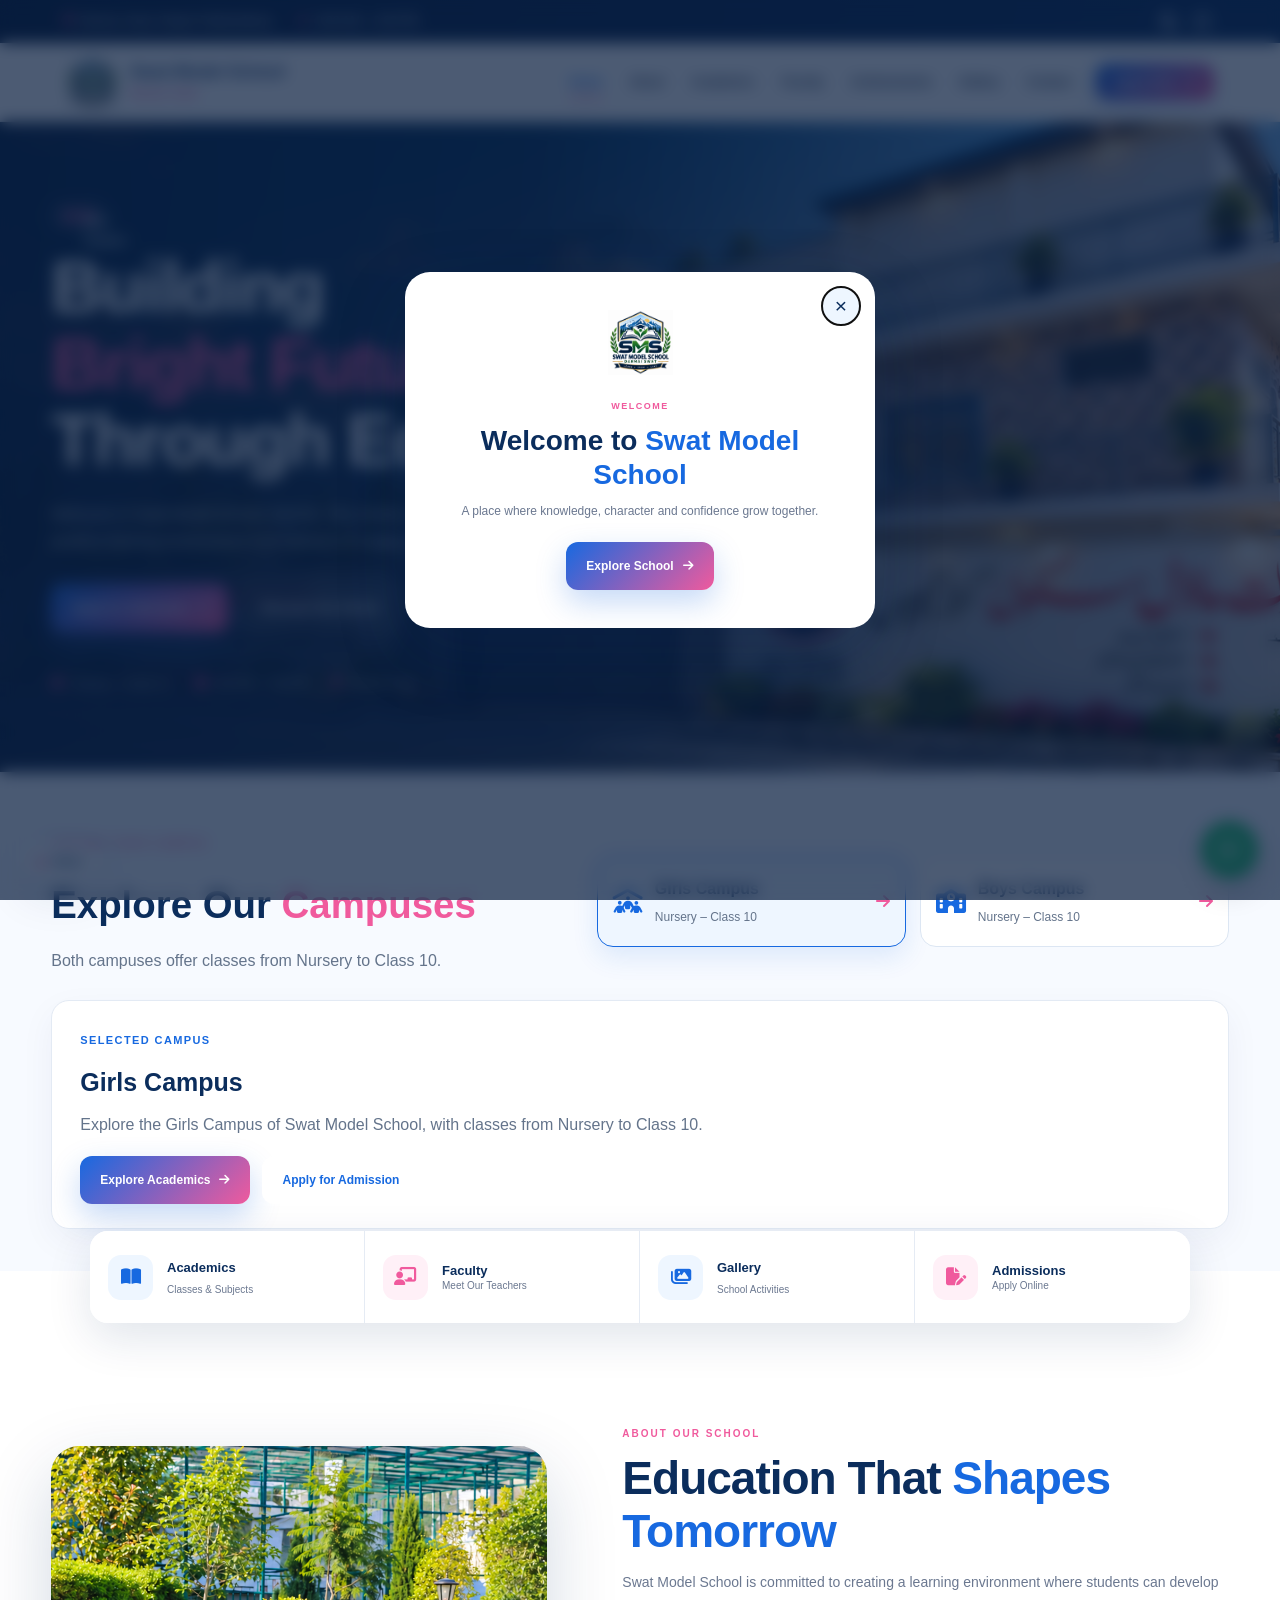
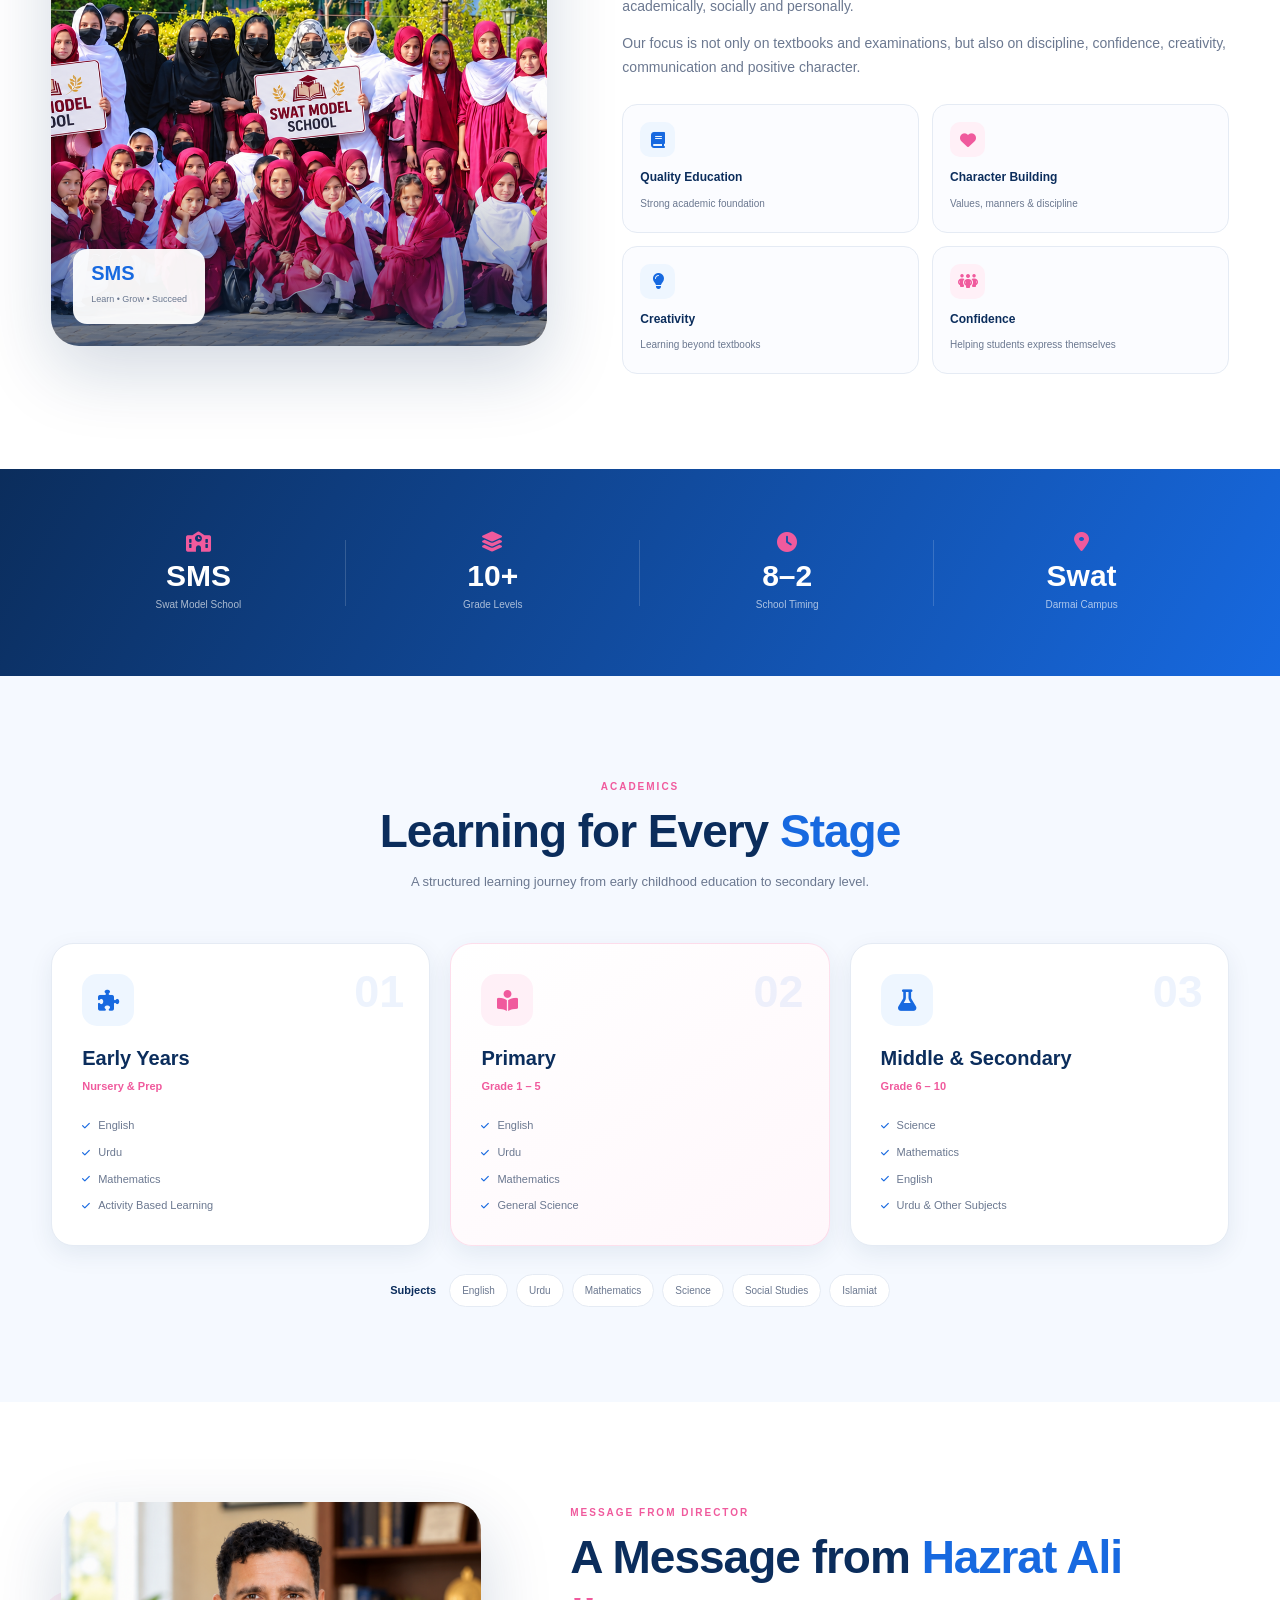
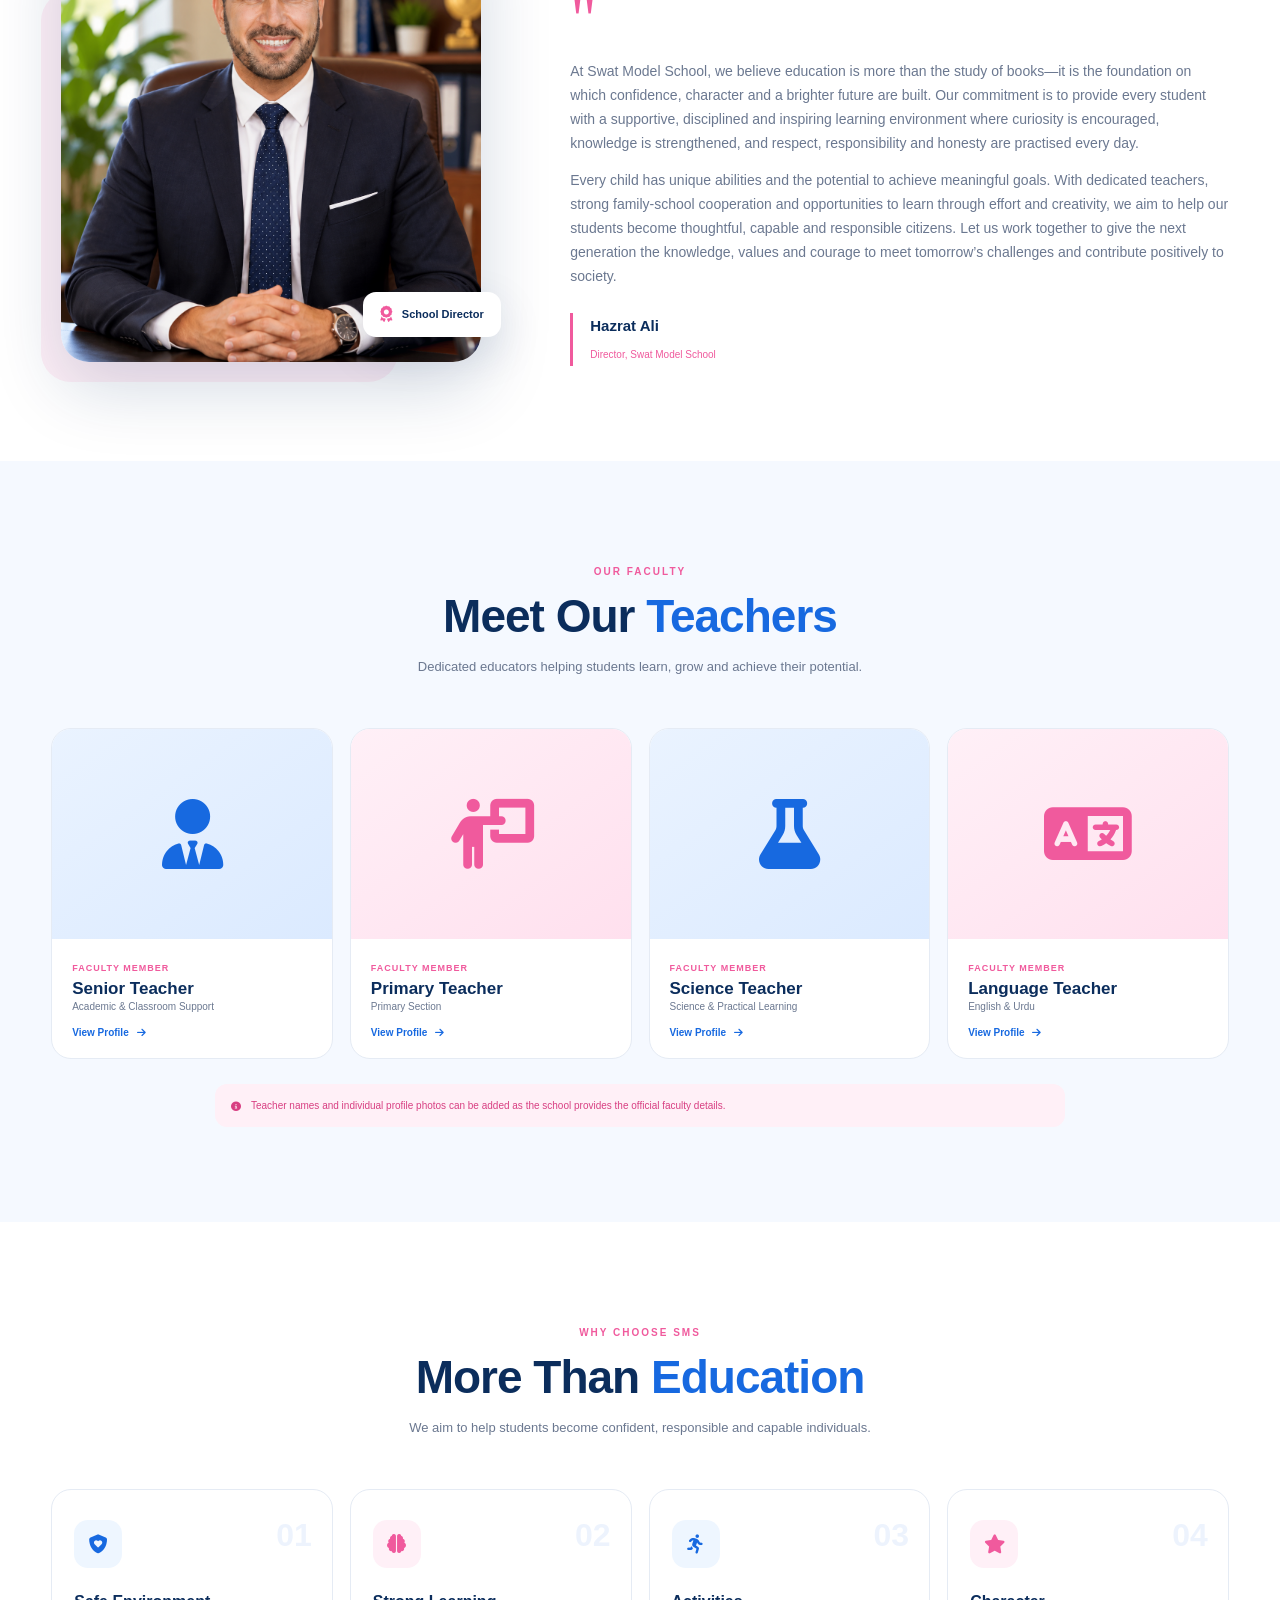
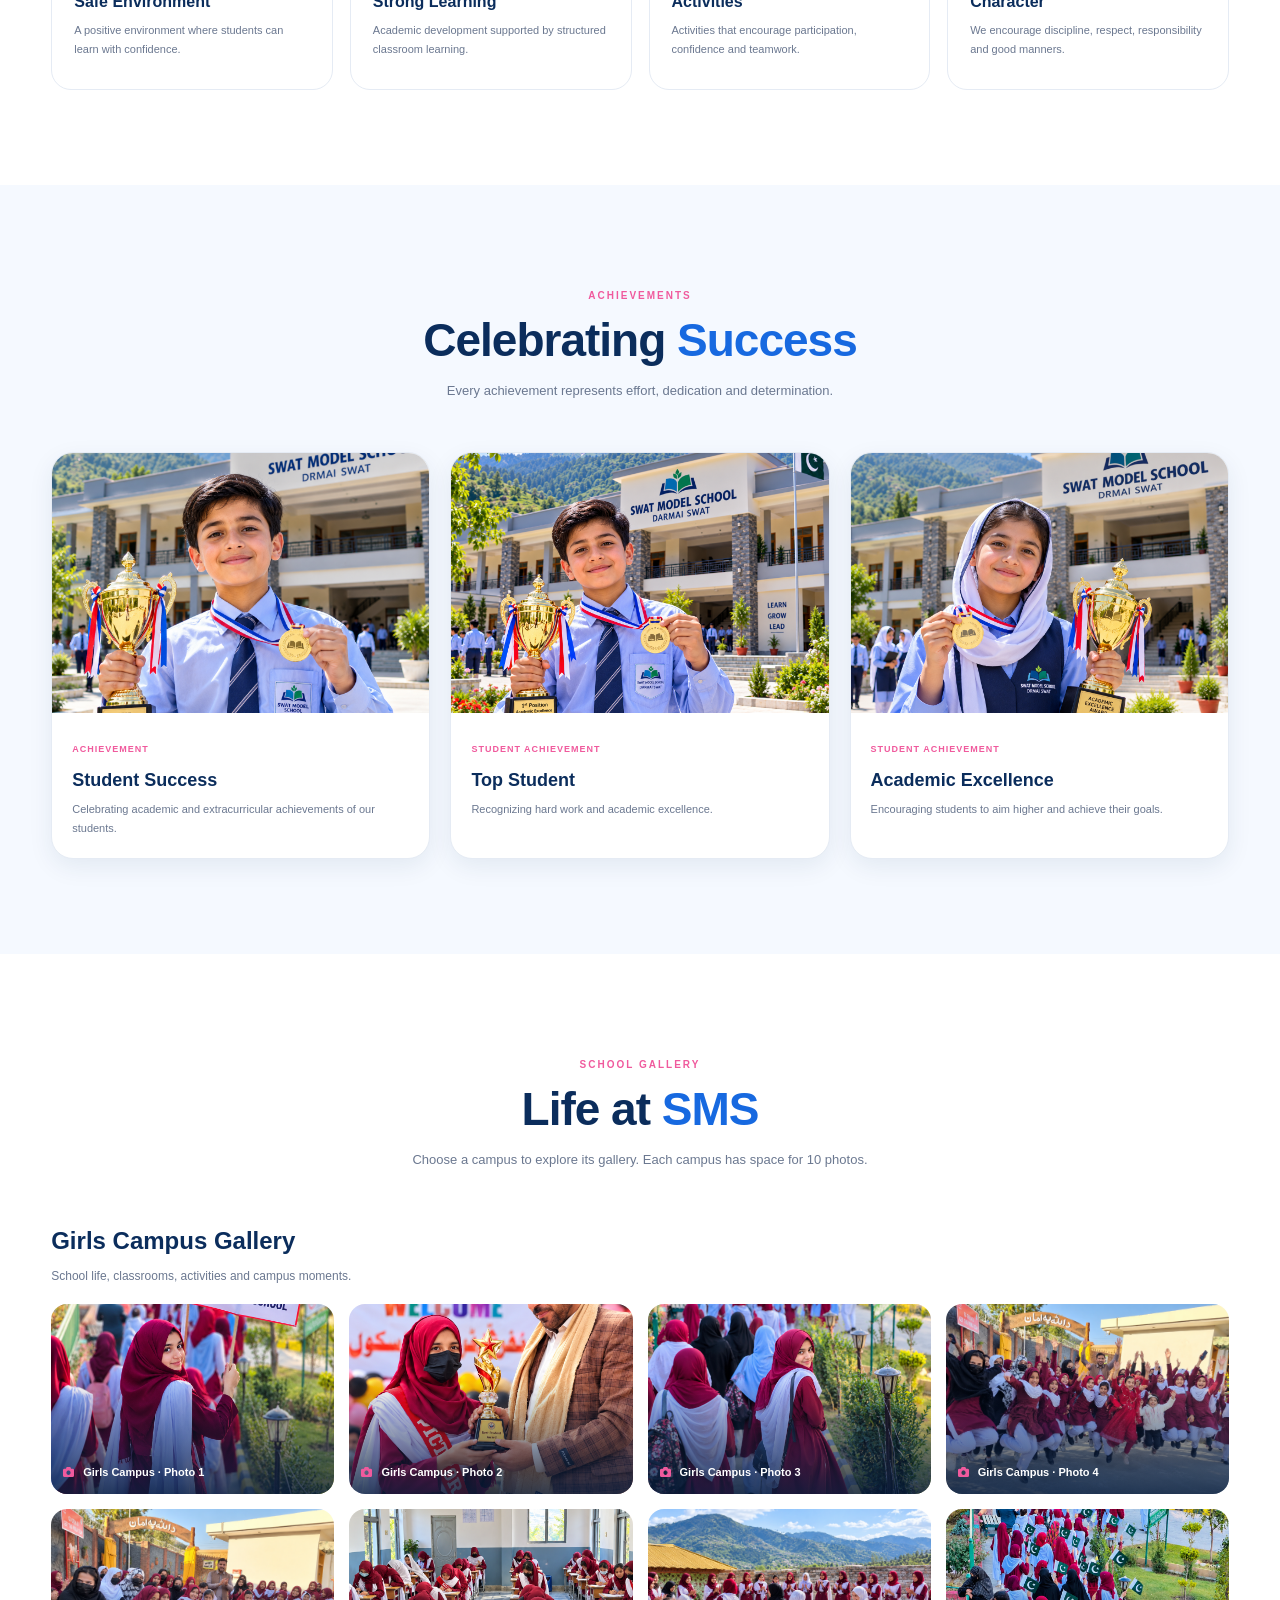
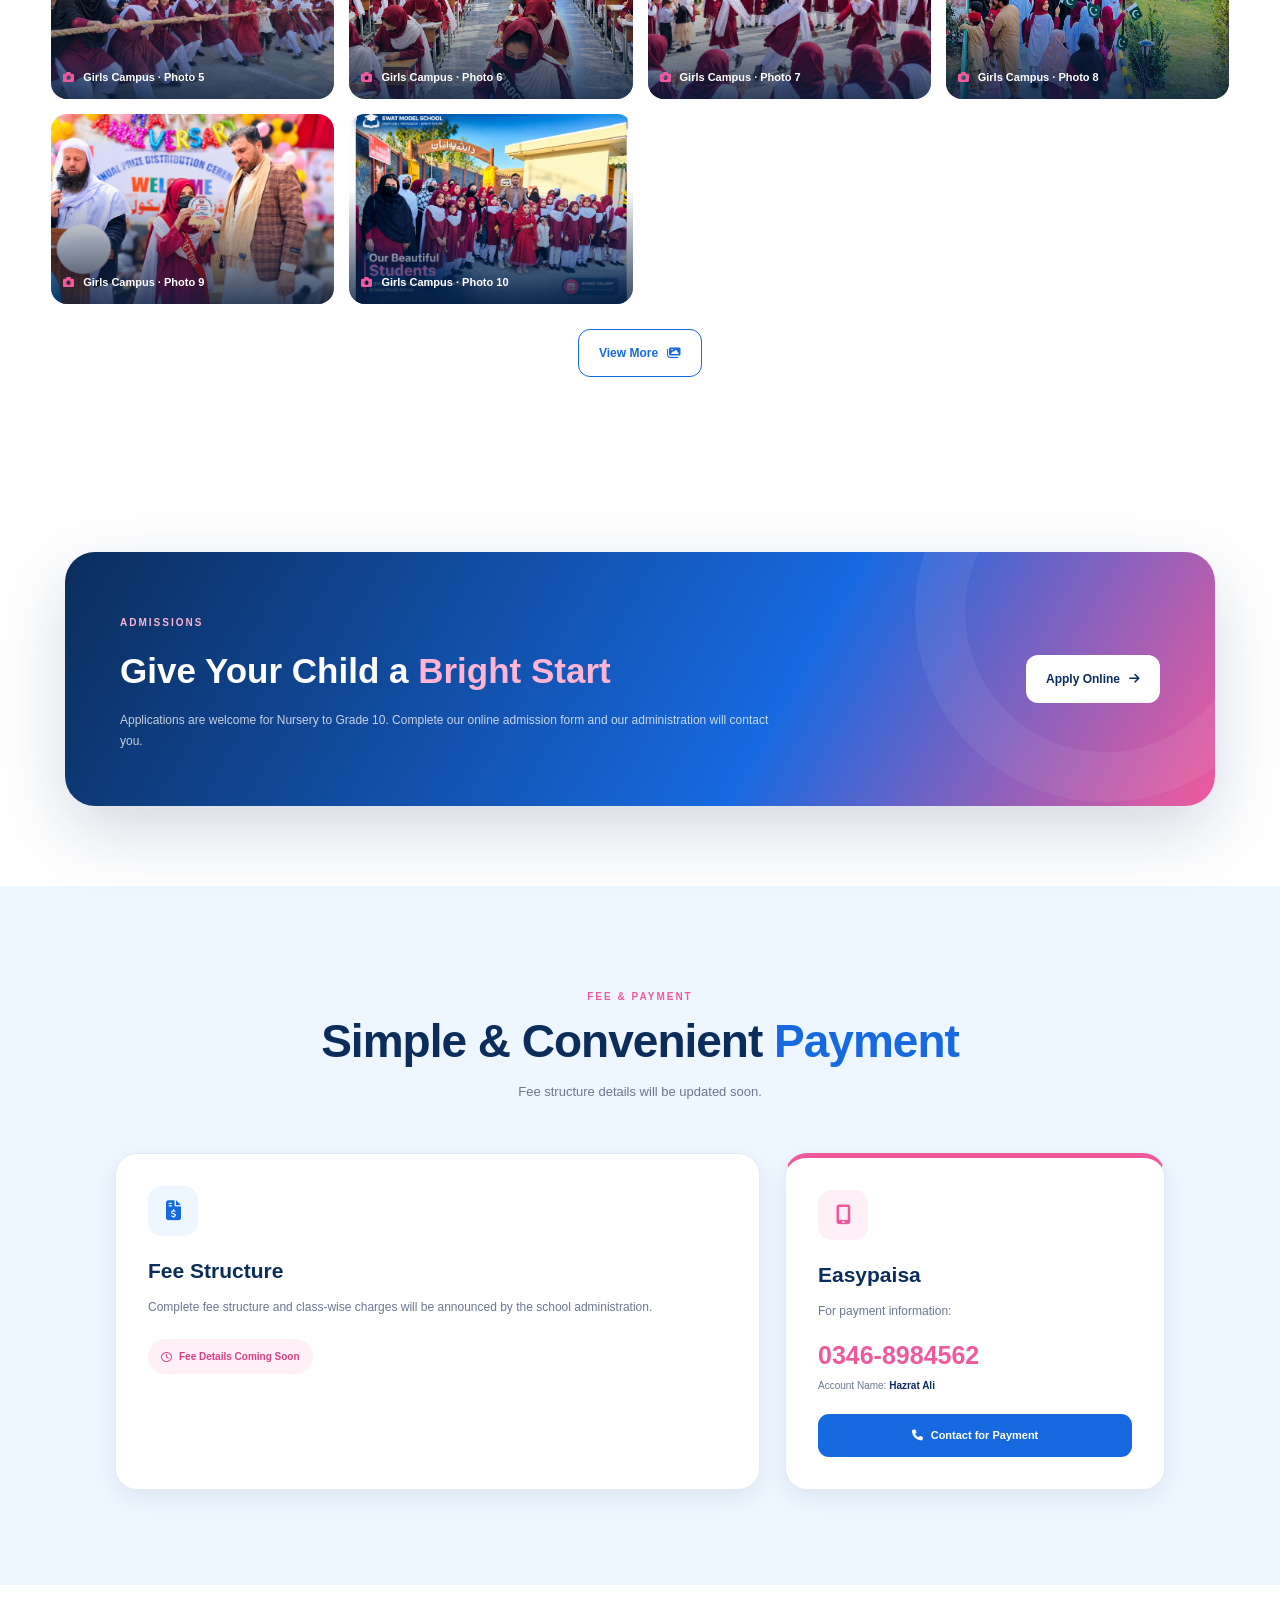
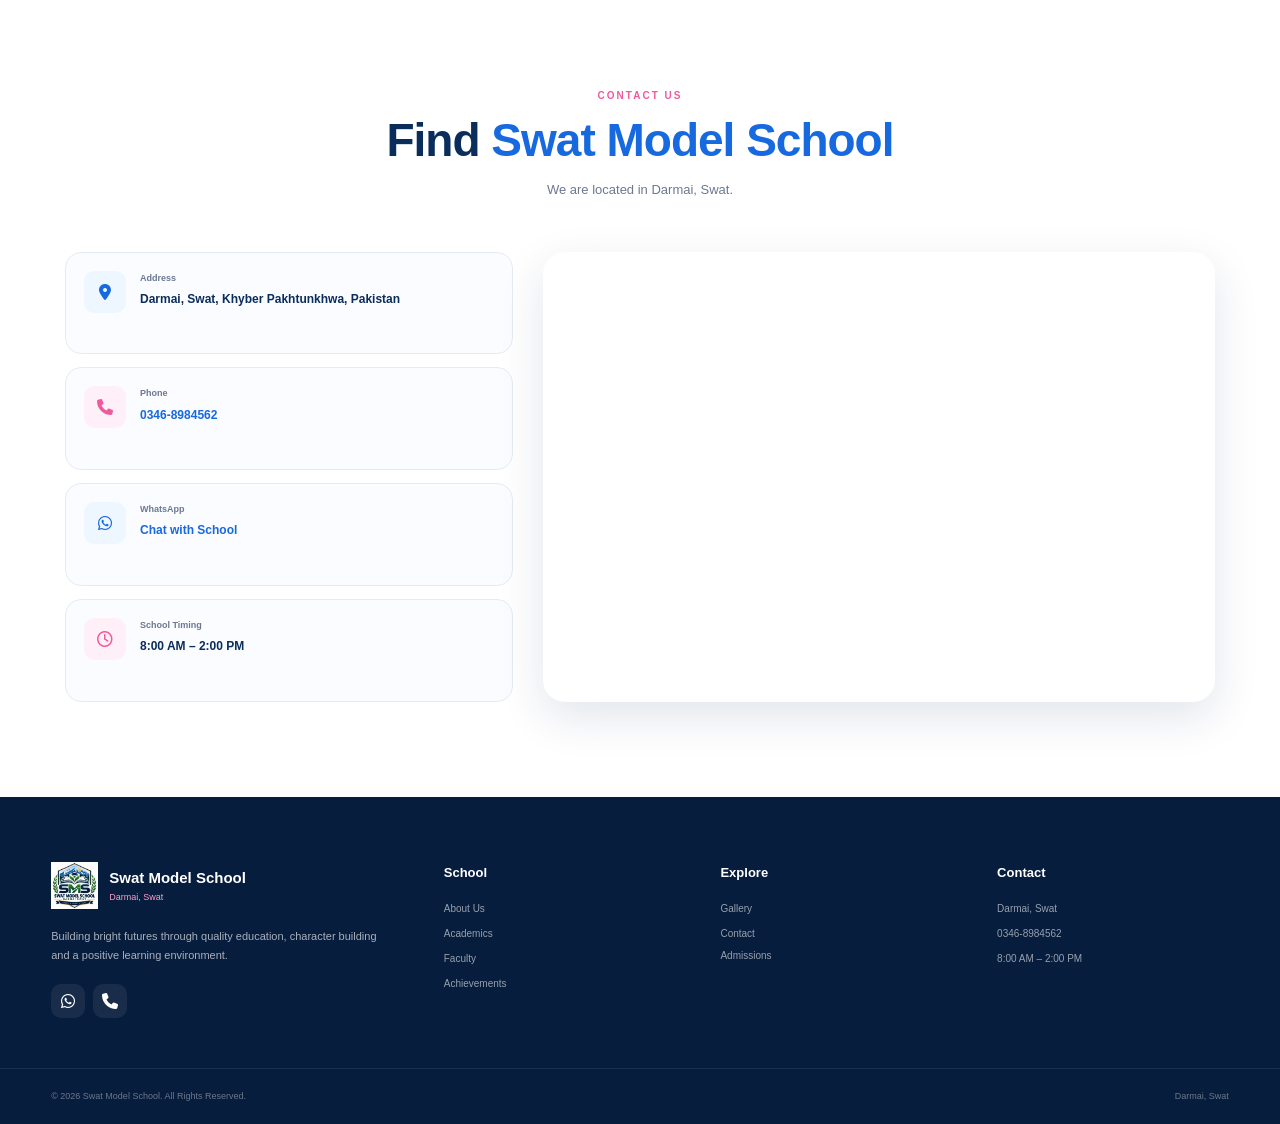
==== commit 5d88ac06: "Update phone numbers in index.html" ====
--- a/index.html
+++ b/index.html
@@ -1956,8 +1956,8 @@
 
                         <strong>
 
-                            <a href="tel:+923452077262">
-                                0345-2077262
+                            <a href="tel:+923468984562">
+                                0346-8984562
                             </a>
 
                         </strong>
@@ -2178,8 +2178,8 @@
                 Darmai, Swat
             </span>
 
-            <a href="tel:+923452077262">
-                0345-2077262
+            <a href="tel:+923468984562">
+                0346-8984562
             </a>
 
             <span>
@@ -3218,9 +3218,9 @@
                 Contact School
             </strong>
 
-            <a href="tel:+923452077262">
-
-                0345-2077262
+            <a href="tel:+923468984562">
+
+                0346-8984562
 
             </a>
 
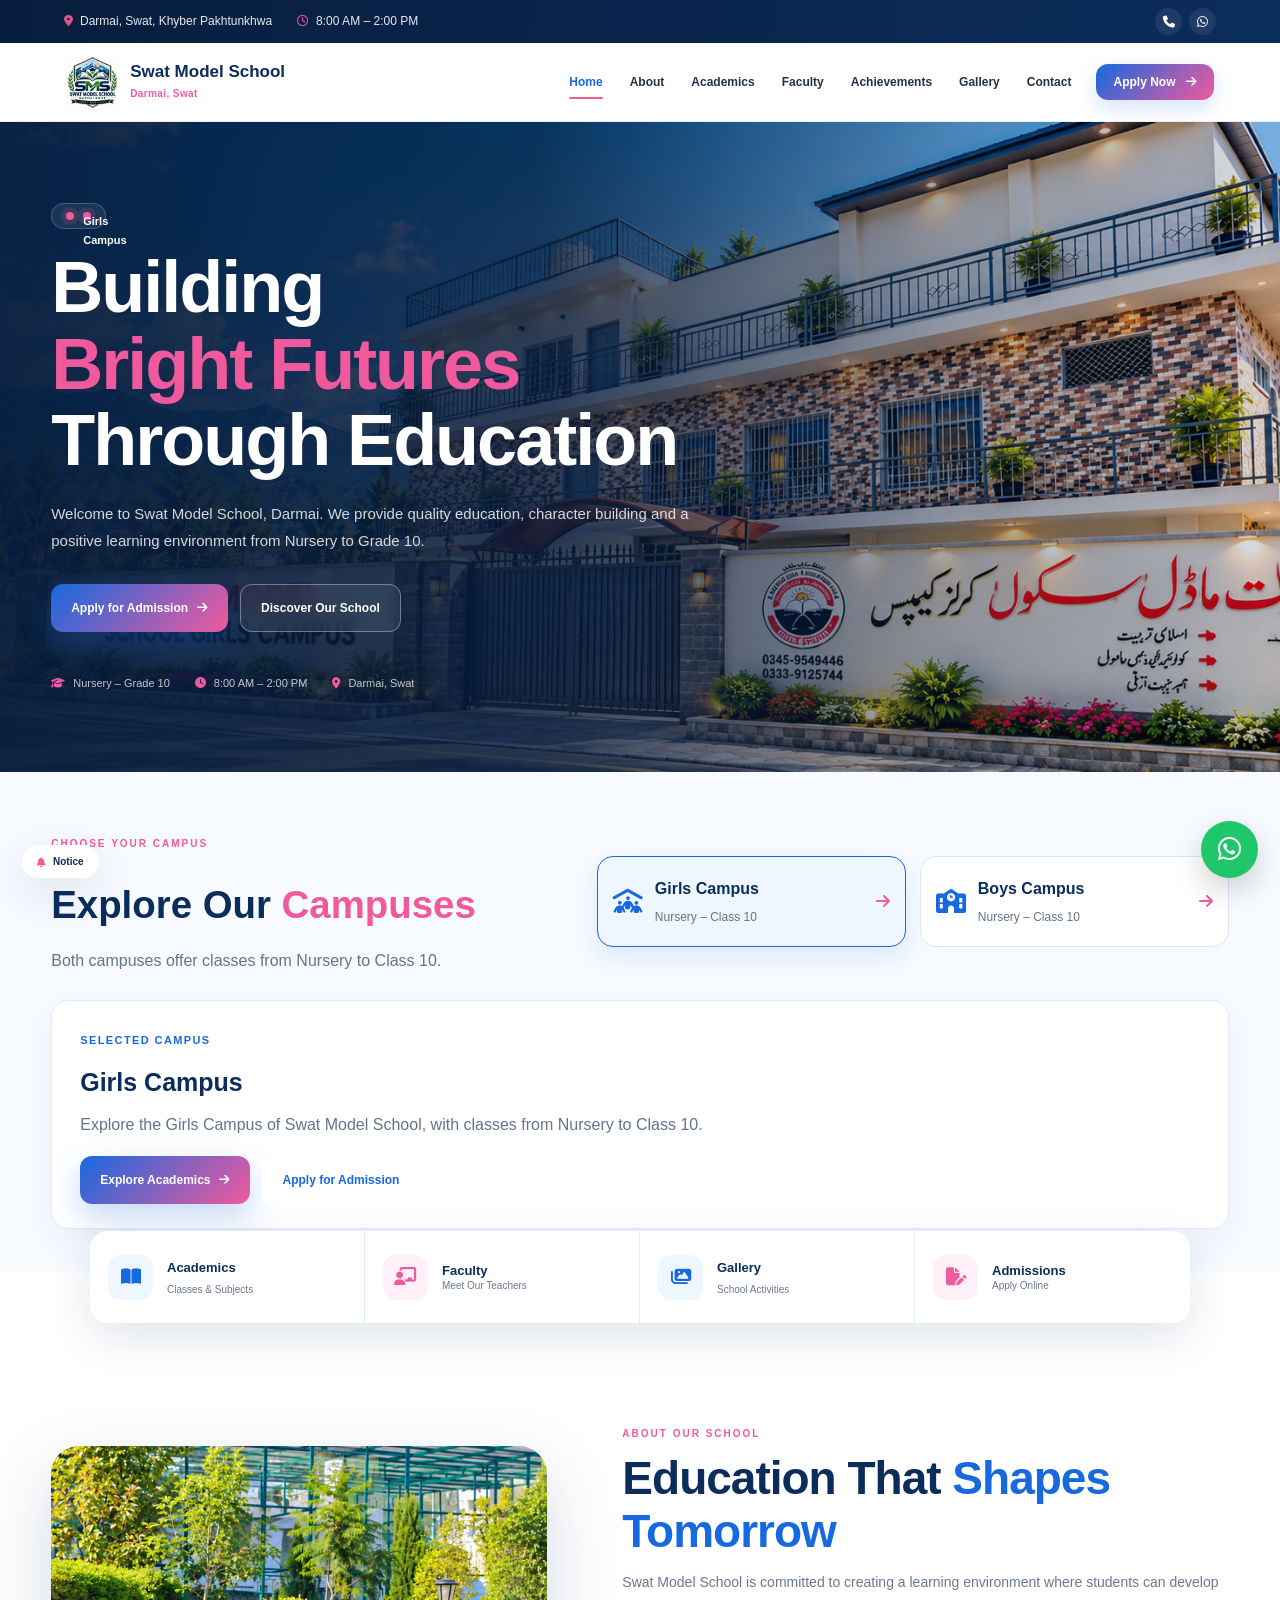
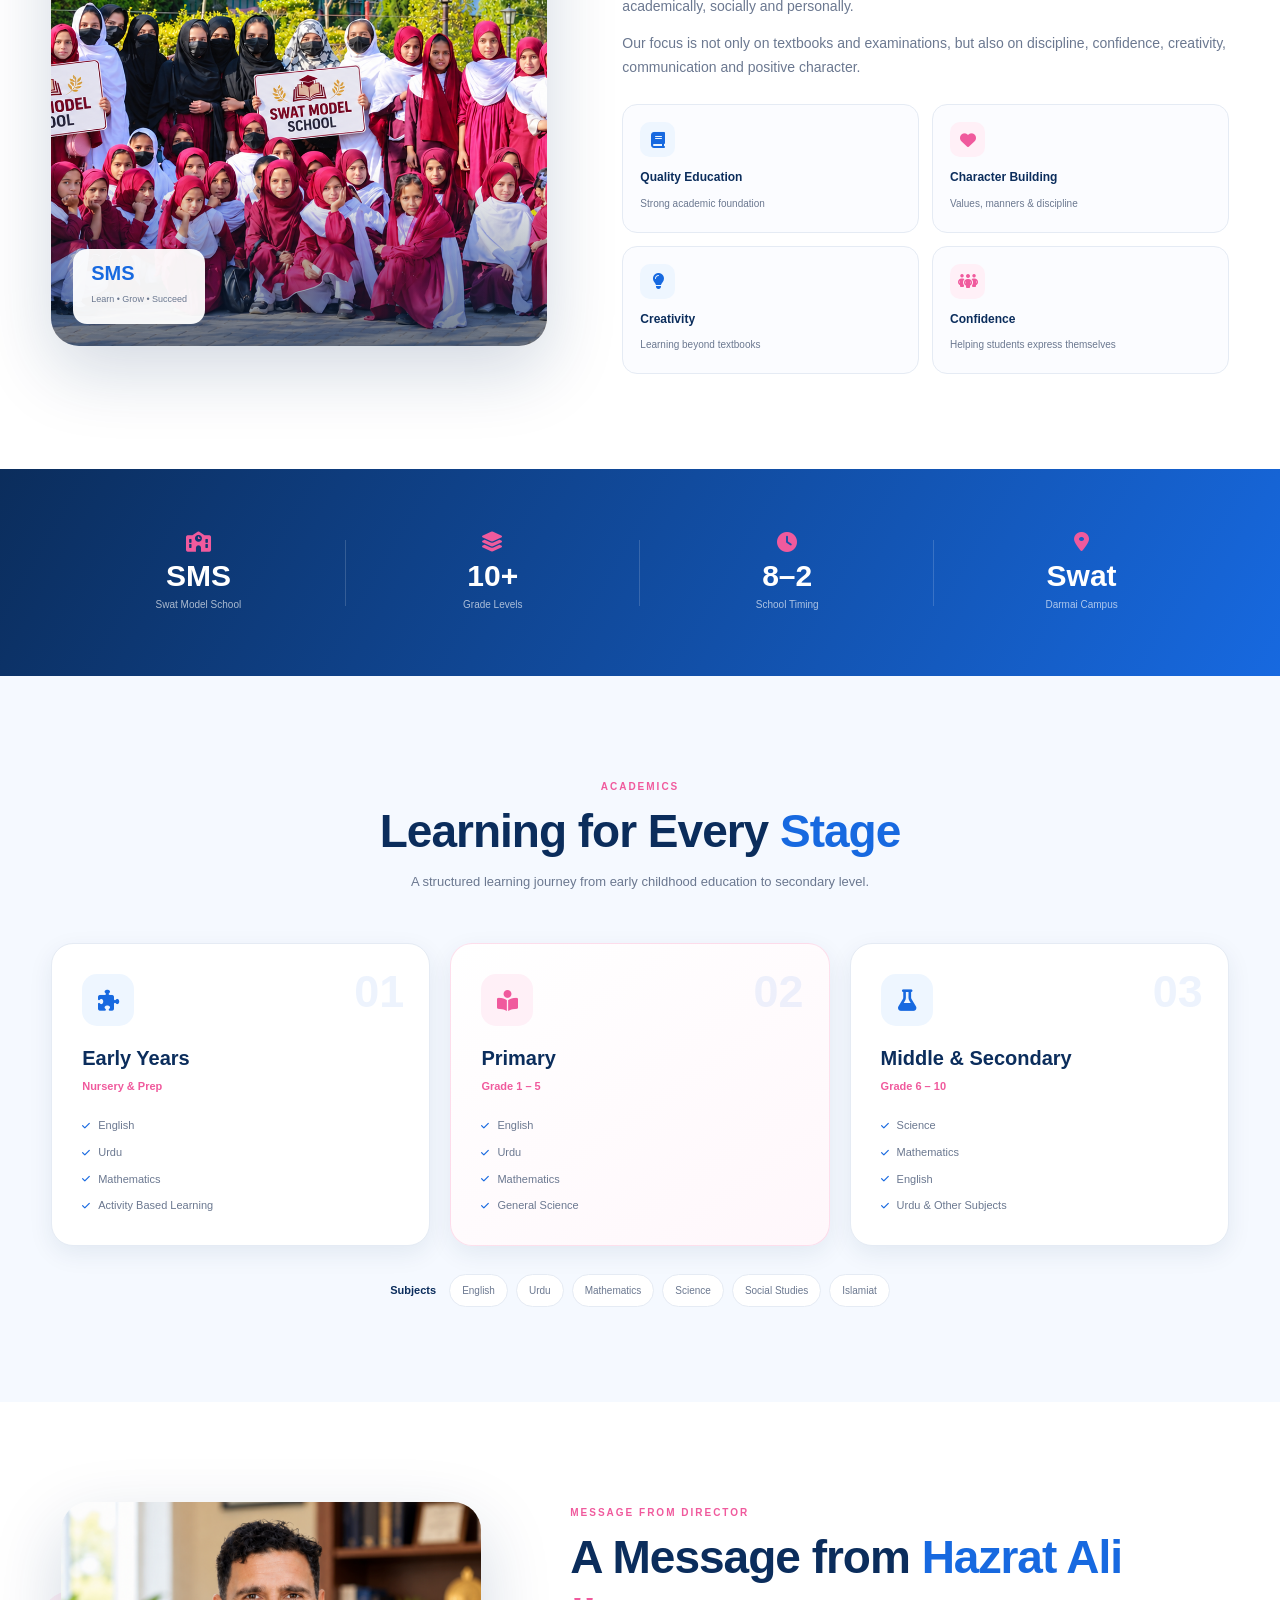
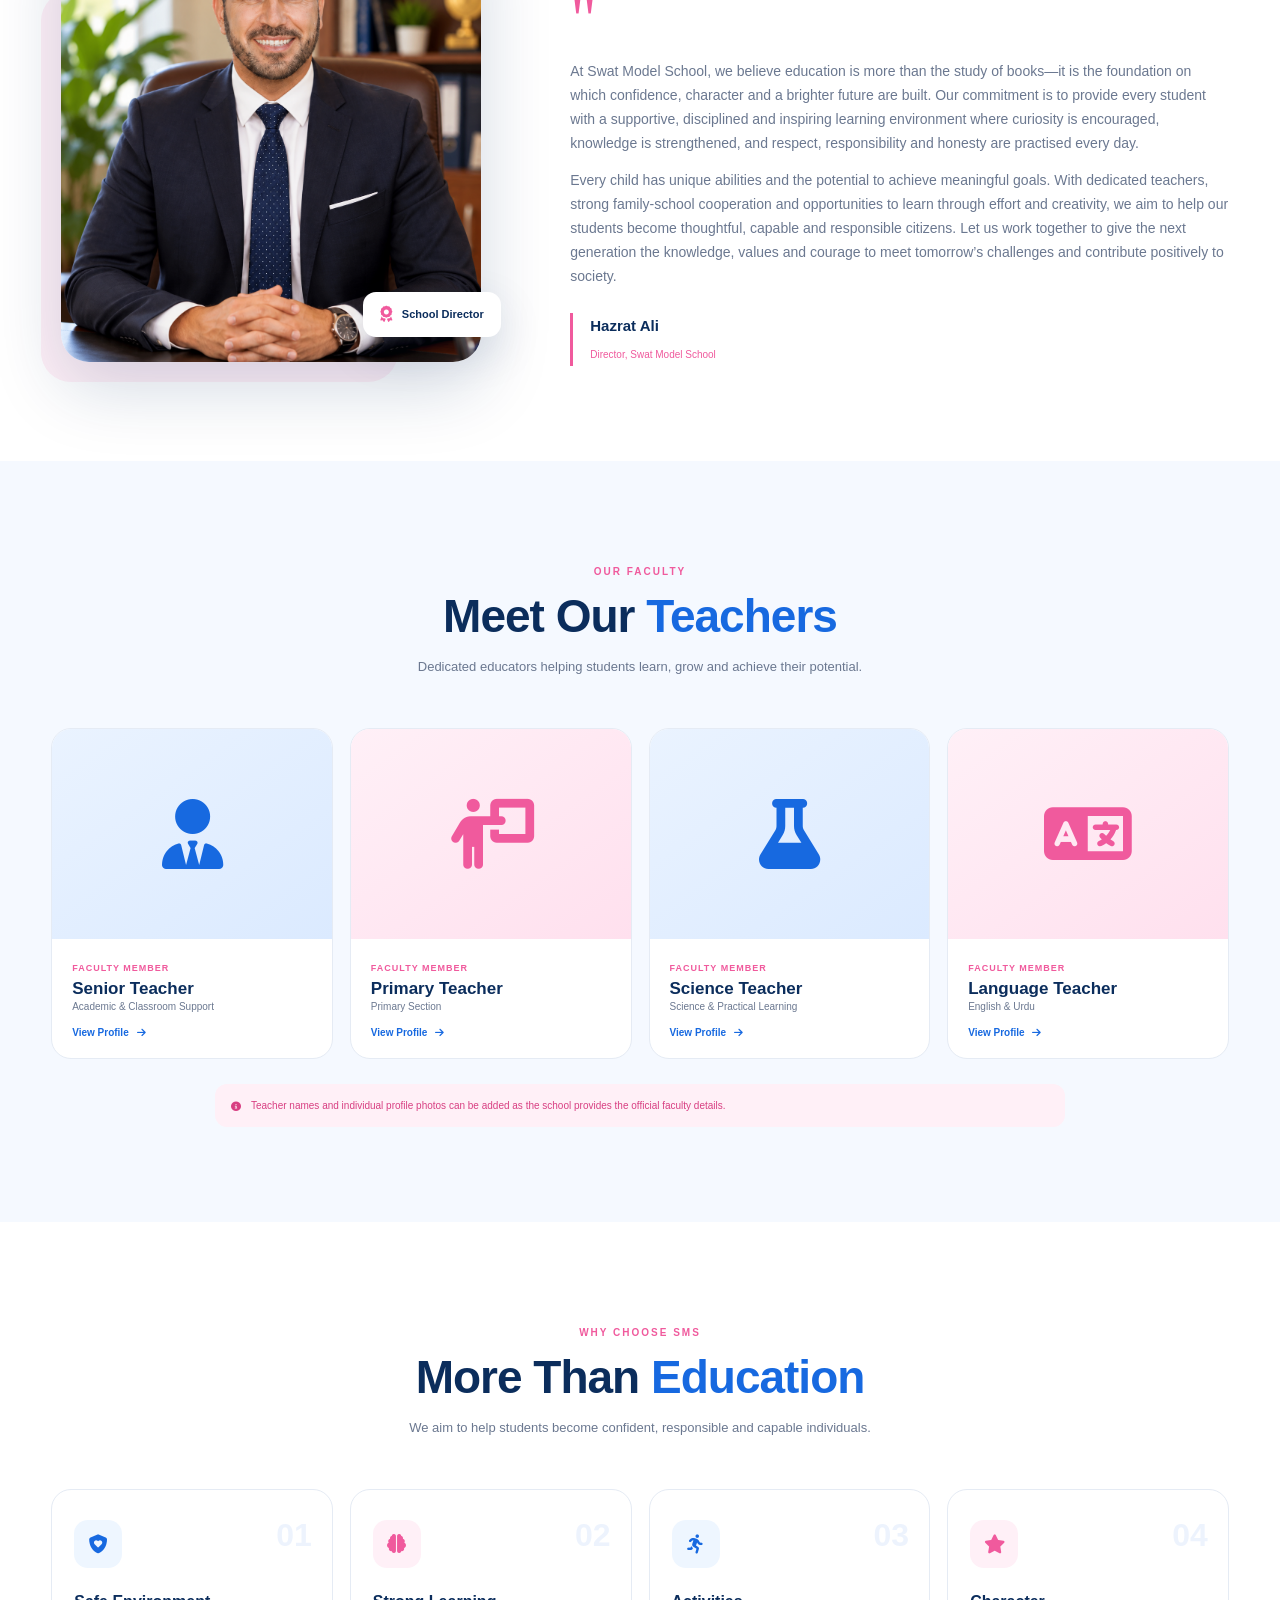
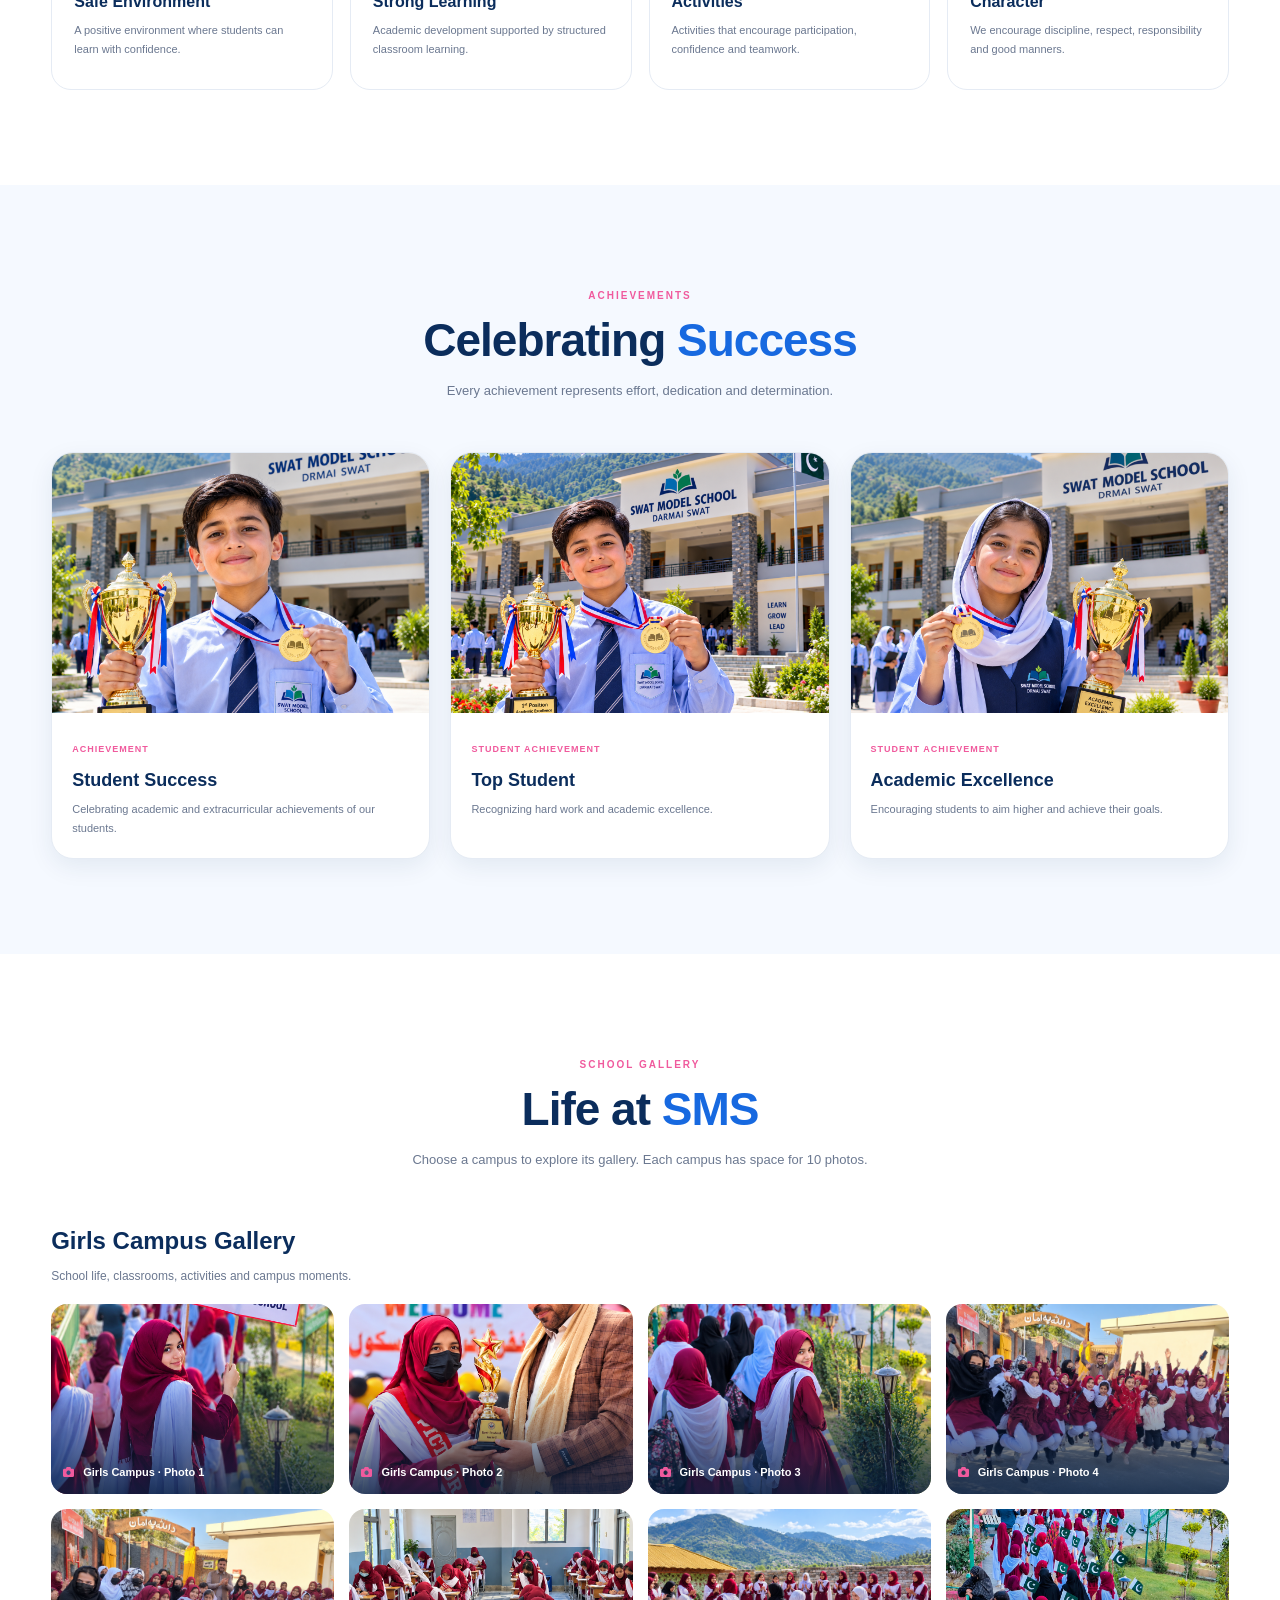
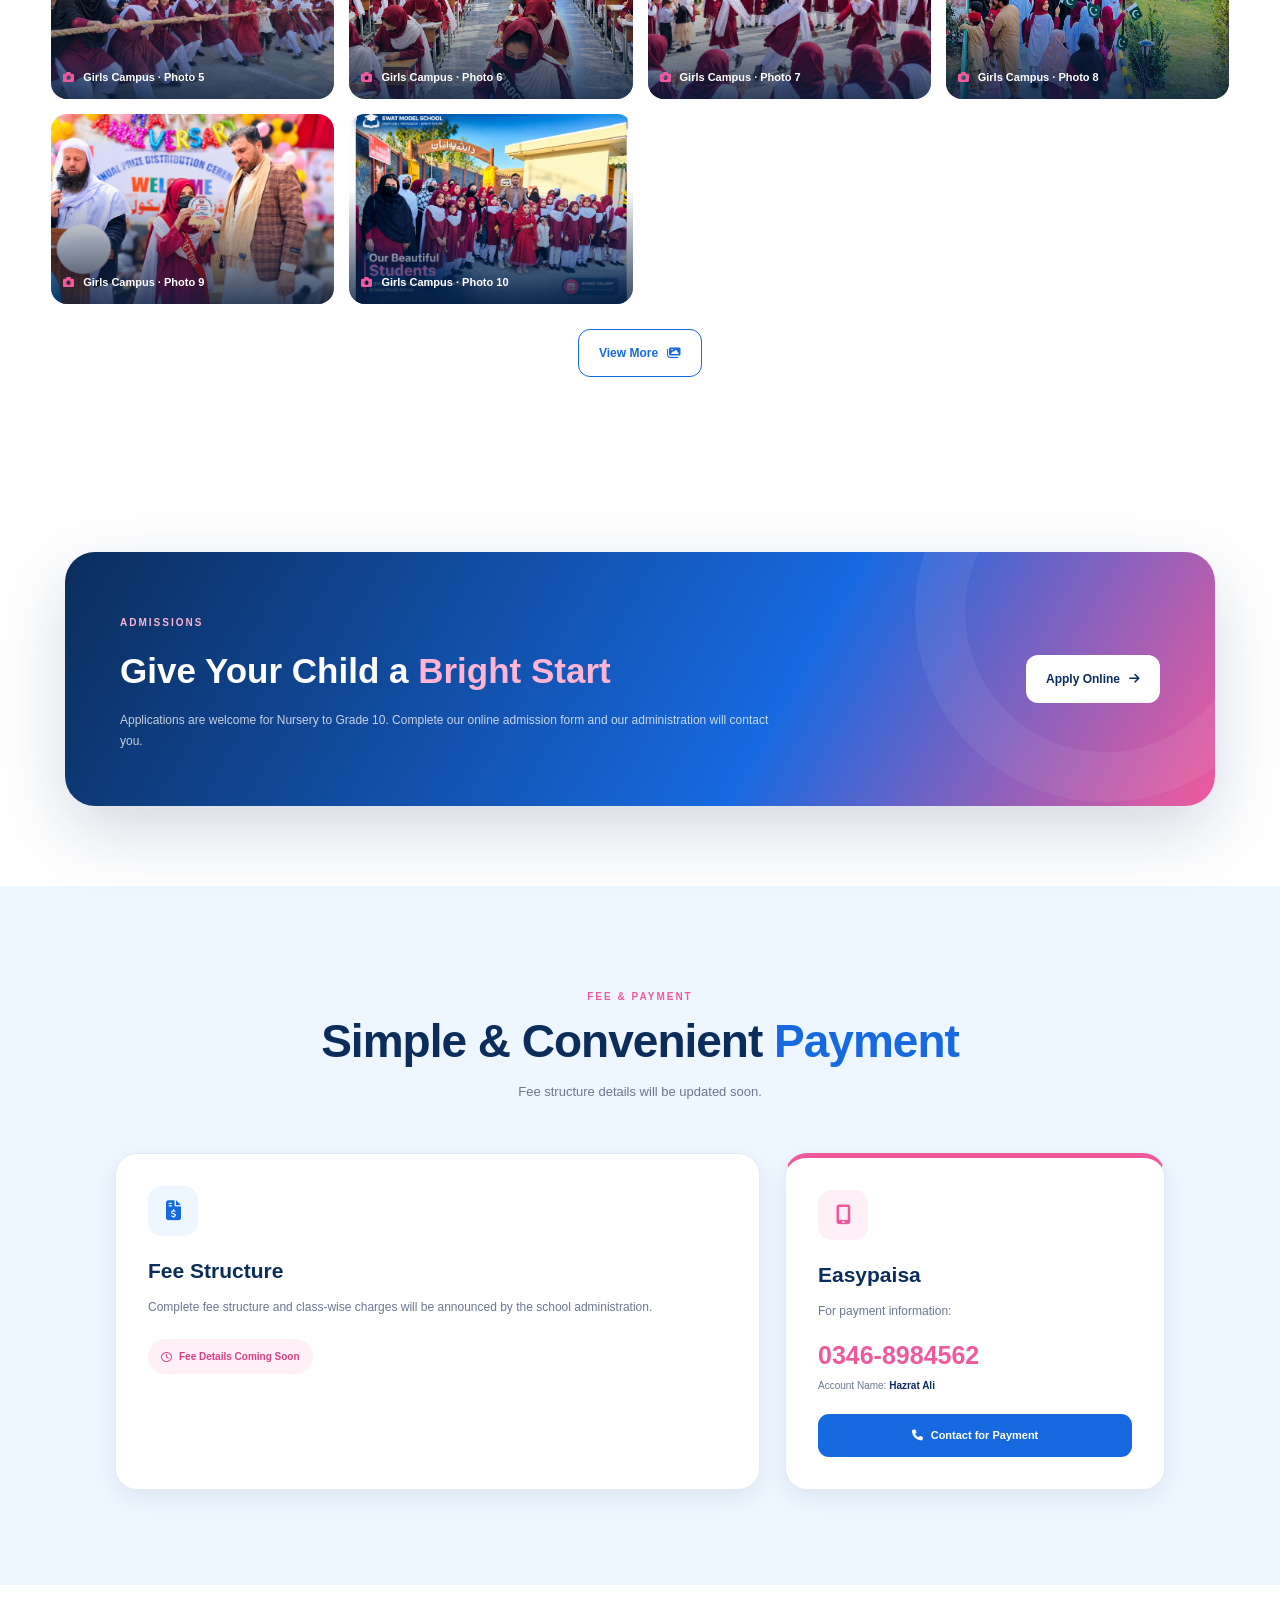
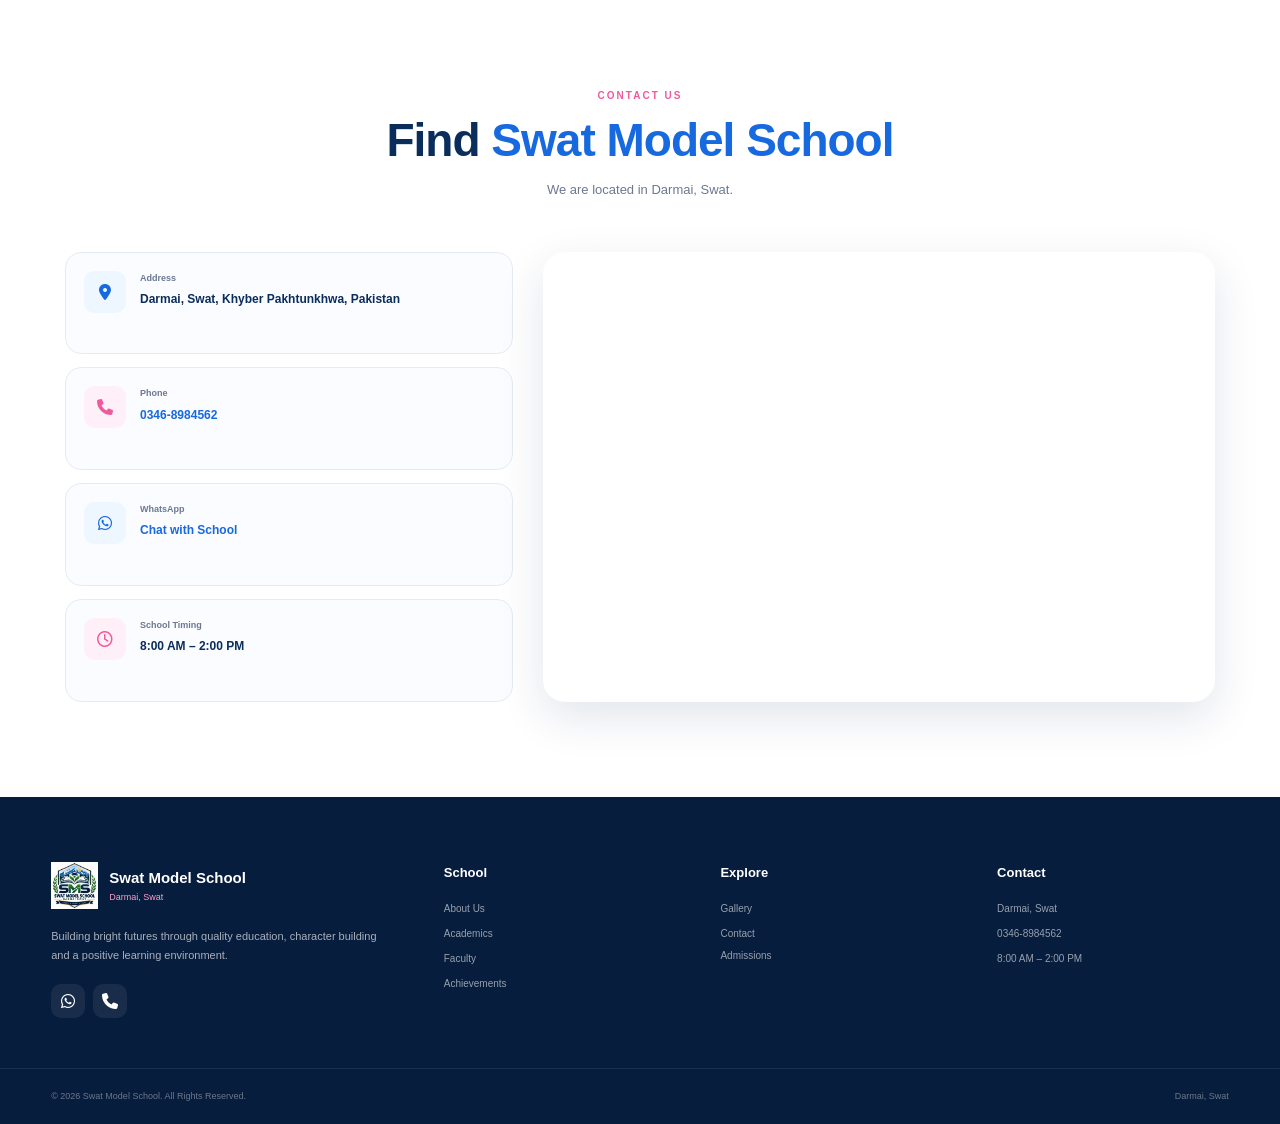
==== commit 8575c454: "Update WhatsApp links to new number" ====
--- a/index.html
+++ b/index.html
@@ -153,7 +153,7 @@
             </a>
 
             <a
-                href="https://wa.me/923452077262"
+                href="https://wa.me/923468984562"
                 target="_blank"
                 aria-label="WhatsApp">
 
@@ -1985,7 +1985,7 @@
                         <strong>
 
                             <a
-                                href="https://wa.me/923452077262"
+                                href="https://wa.me/923468984562"
                                 target="_blank">
 
                                 Chat with School
@@ -2094,7 +2094,7 @@
             <div class="footer-social">
 
                 <a
-                    href="https://wa.me/923452077262"
+                    href="https://wa.me/923468984562"
                     target="_blank"
                     aria-label="WhatsApp">
 
@@ -2218,7 +2218,7 @@
 ========================================================= -->
 
 <a
-    href="https://wa.me/923452077262"
+    href="https://wa.me/923468984562"
     target="_blank"
     class="floating-whatsapp"
     aria-label="WhatsApp School">
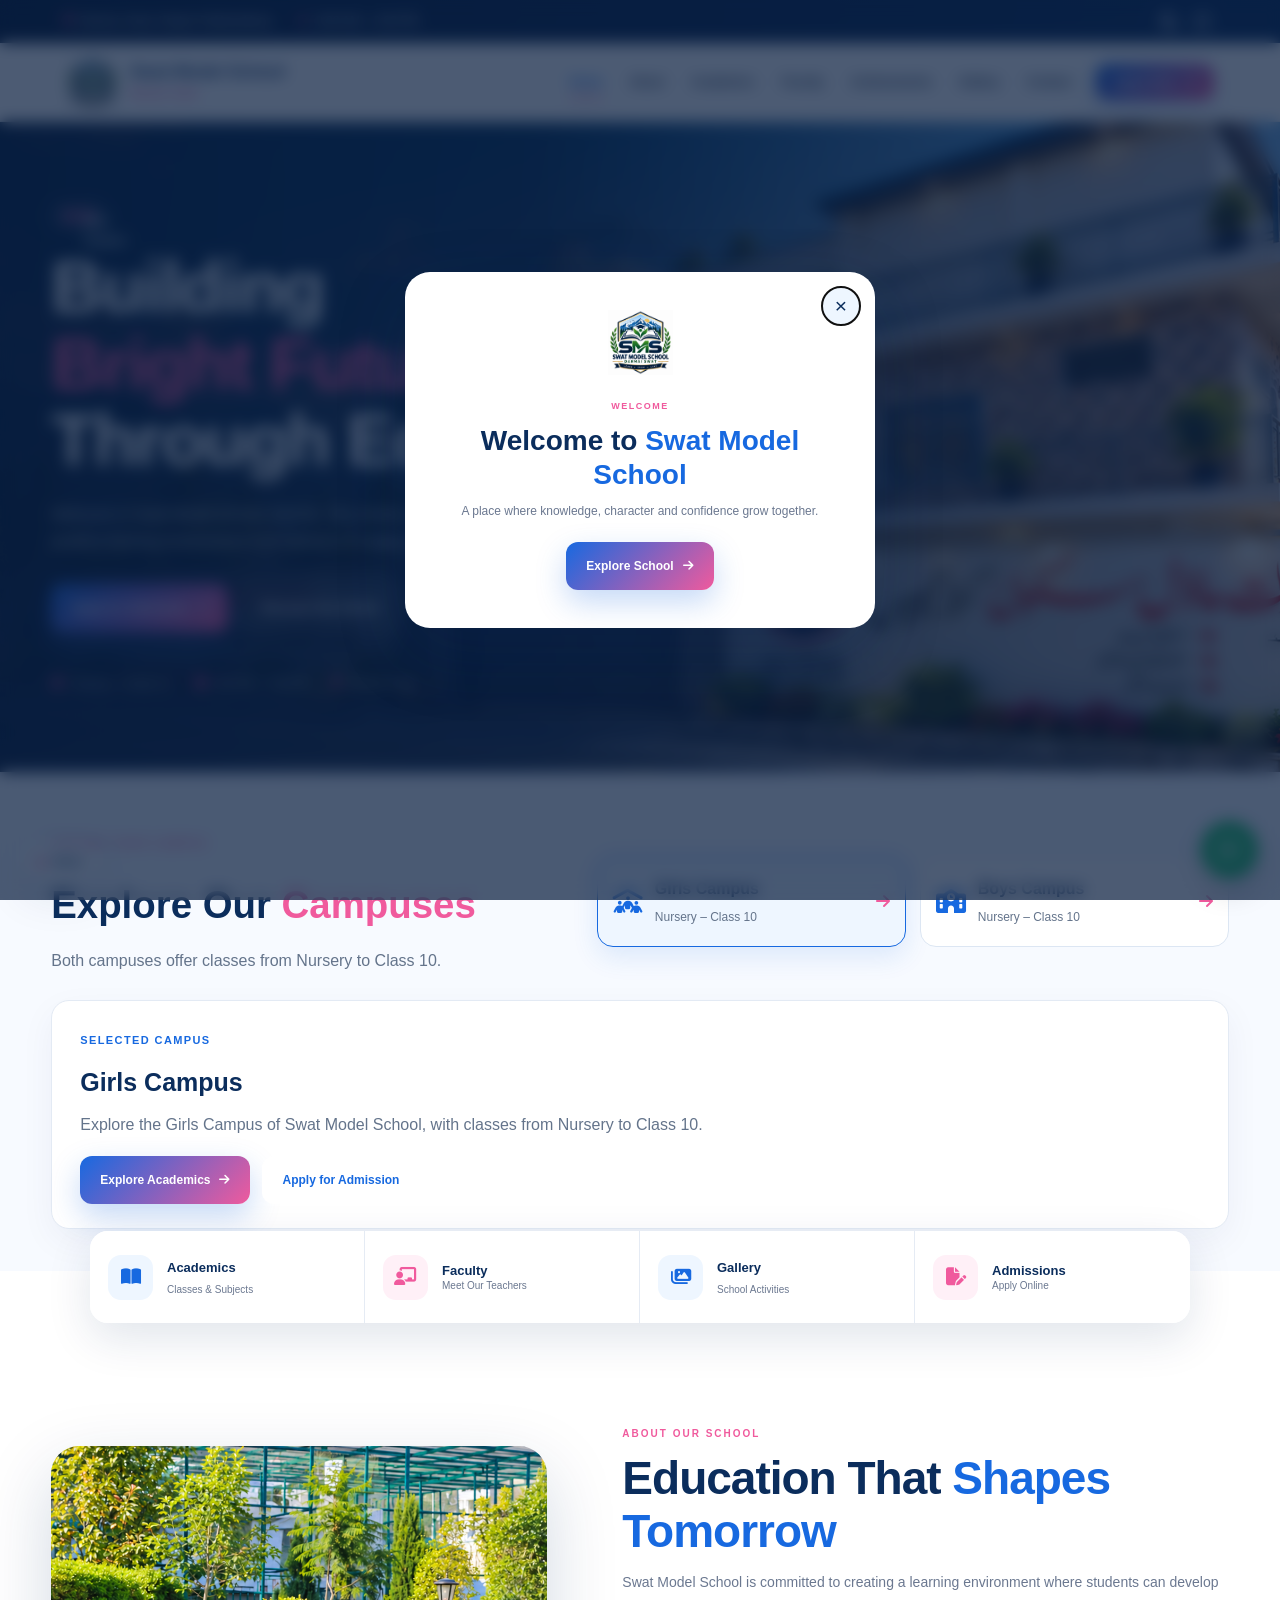
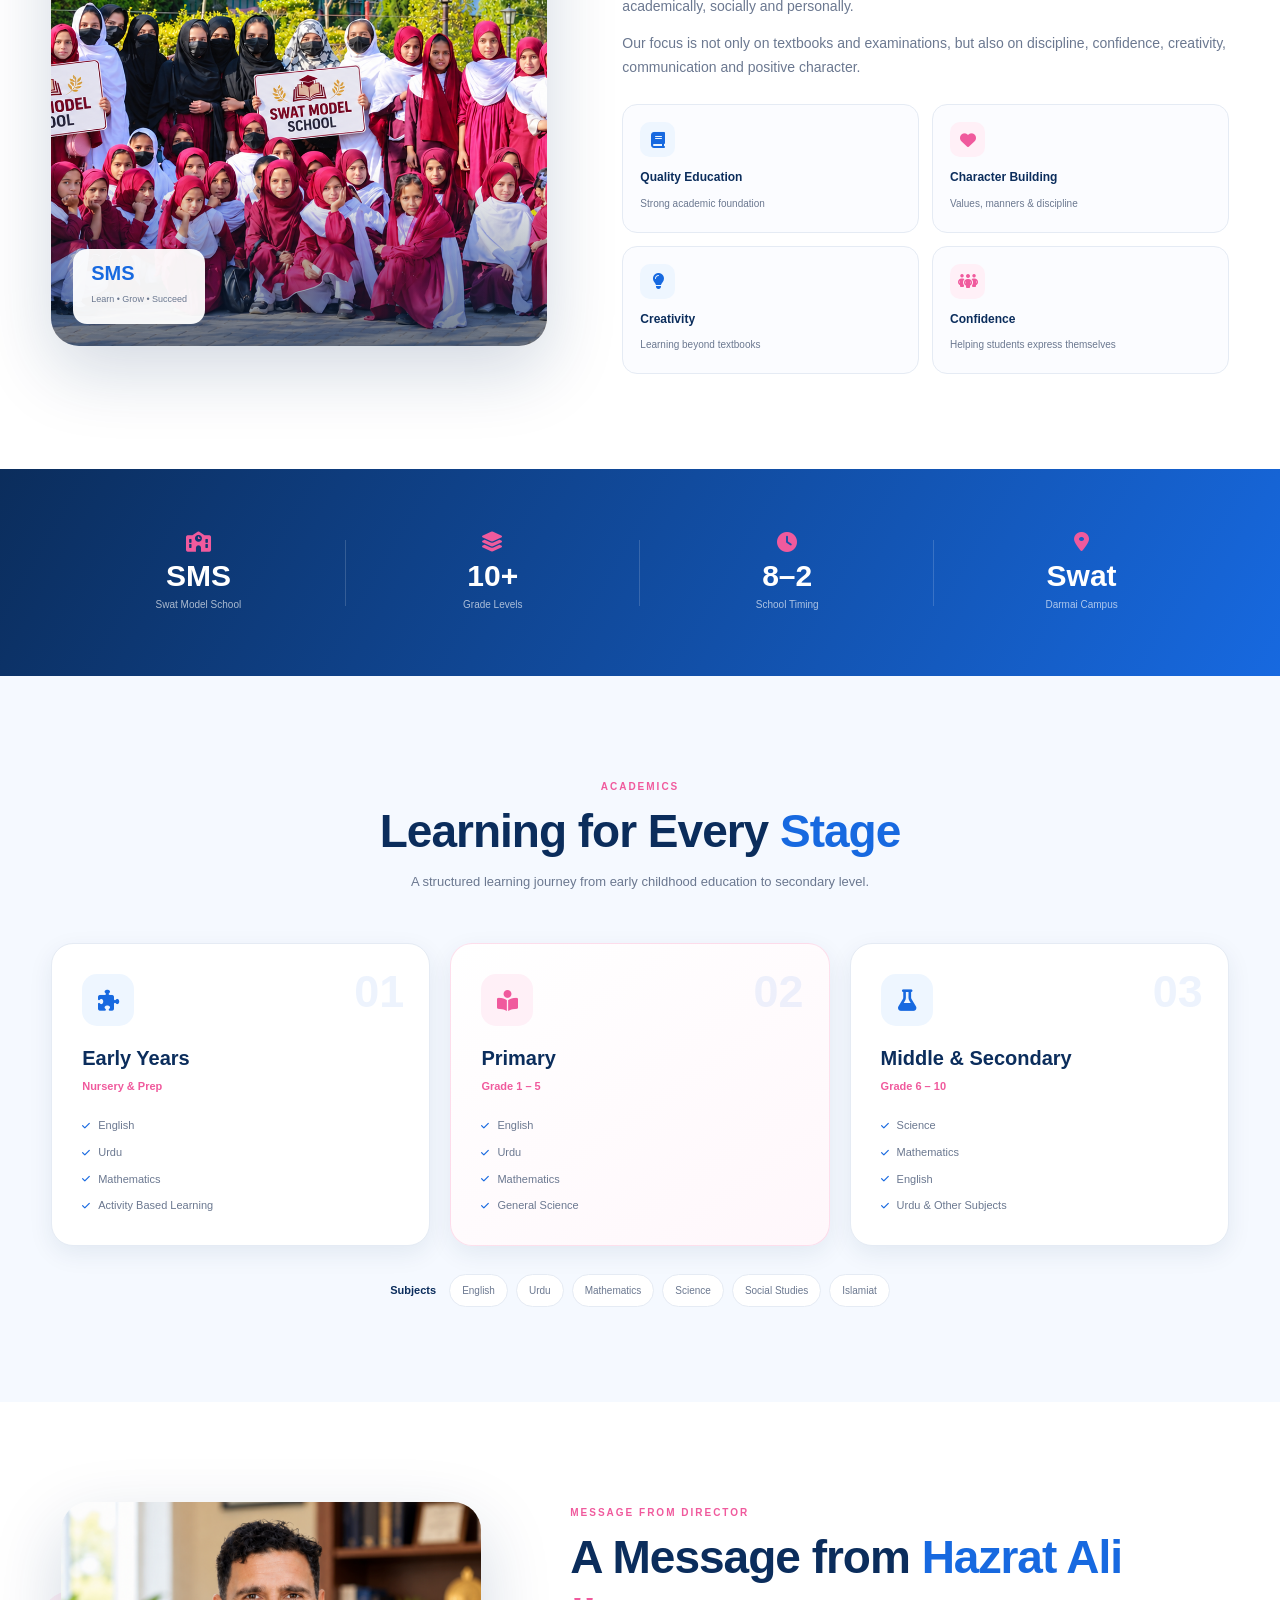
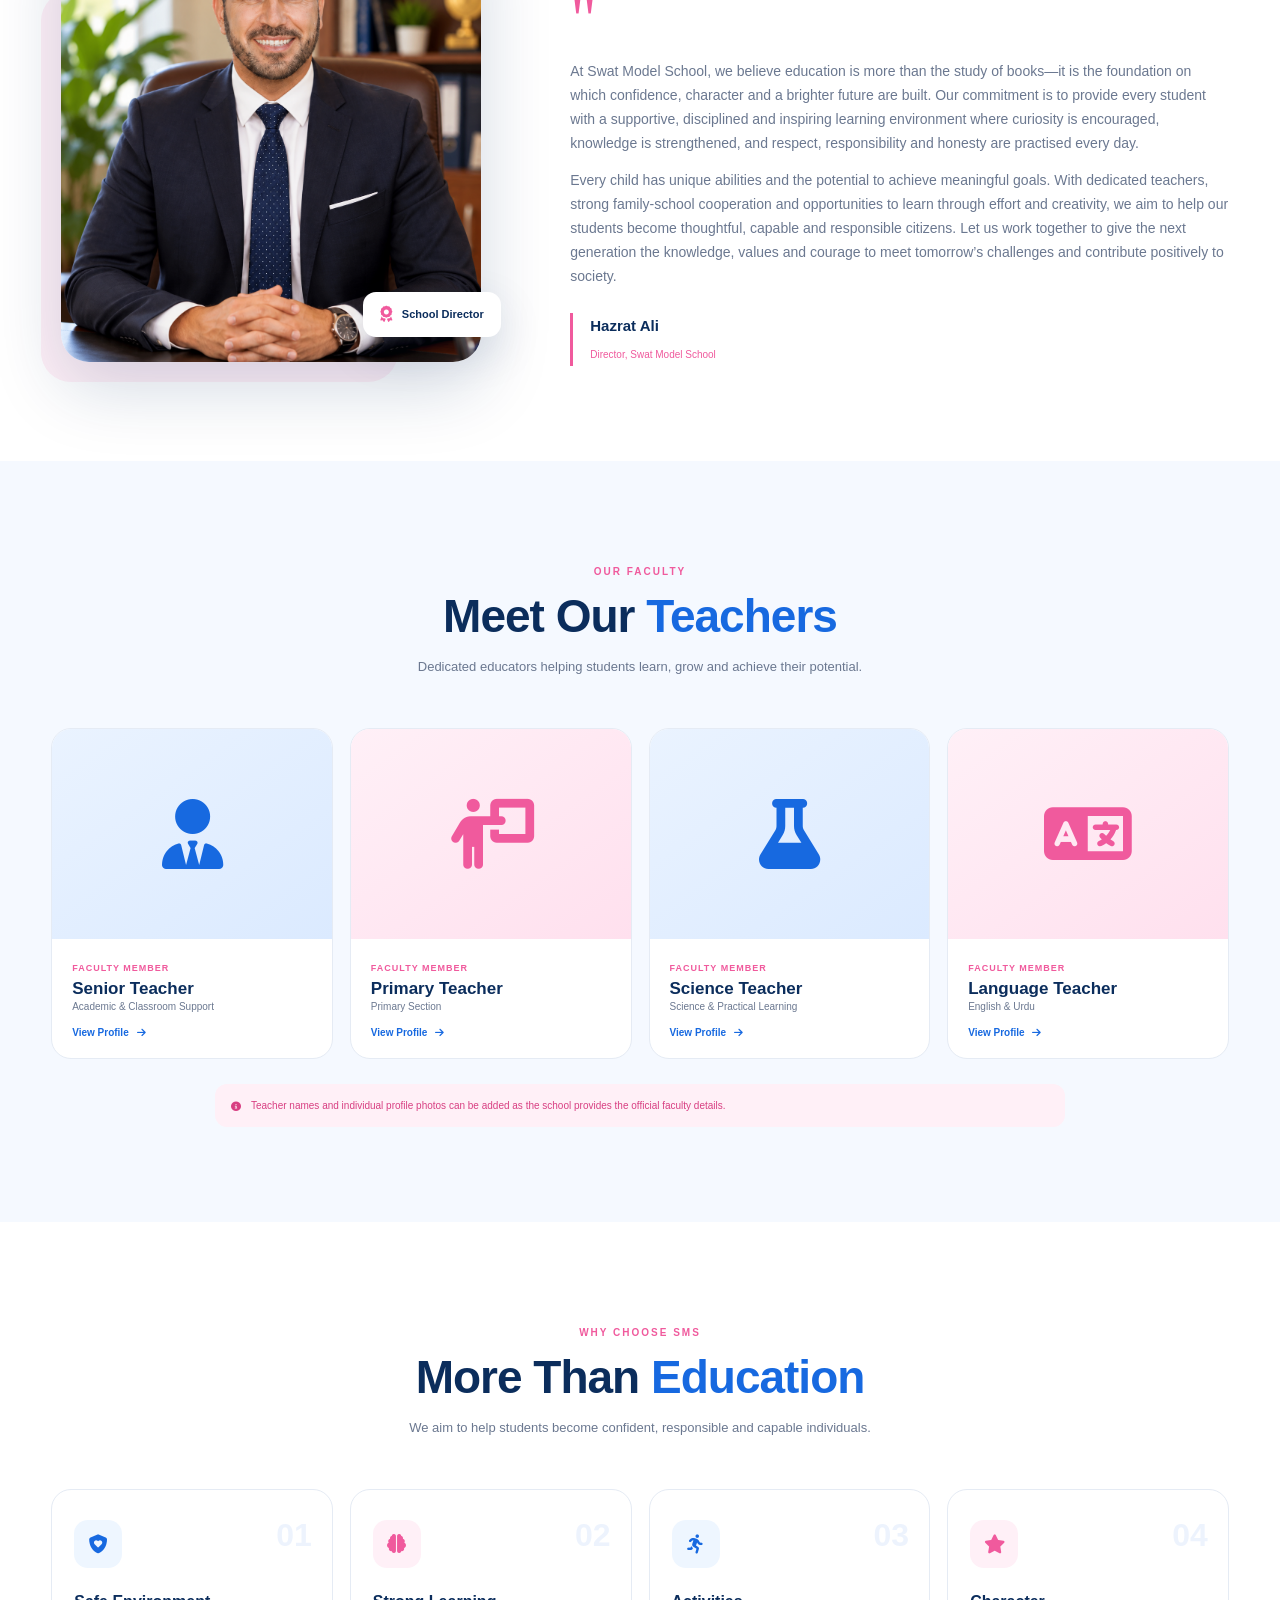
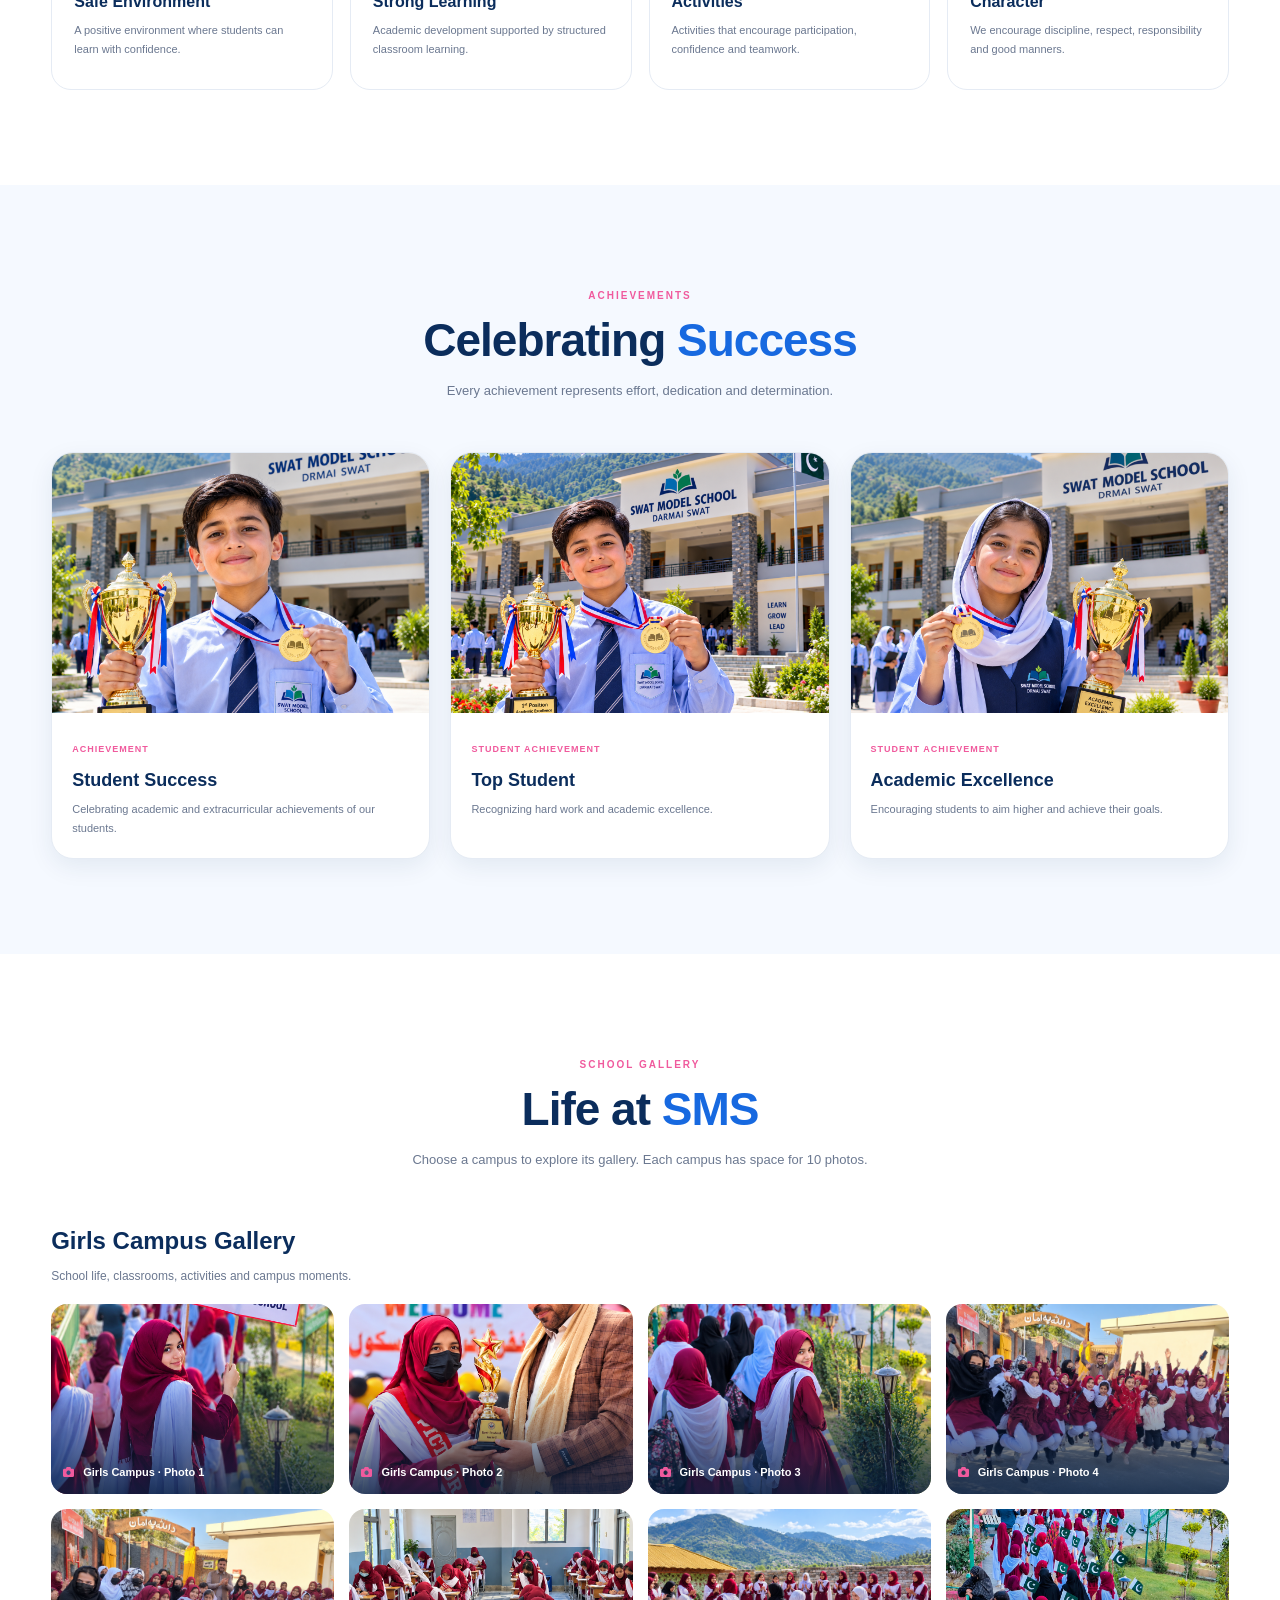
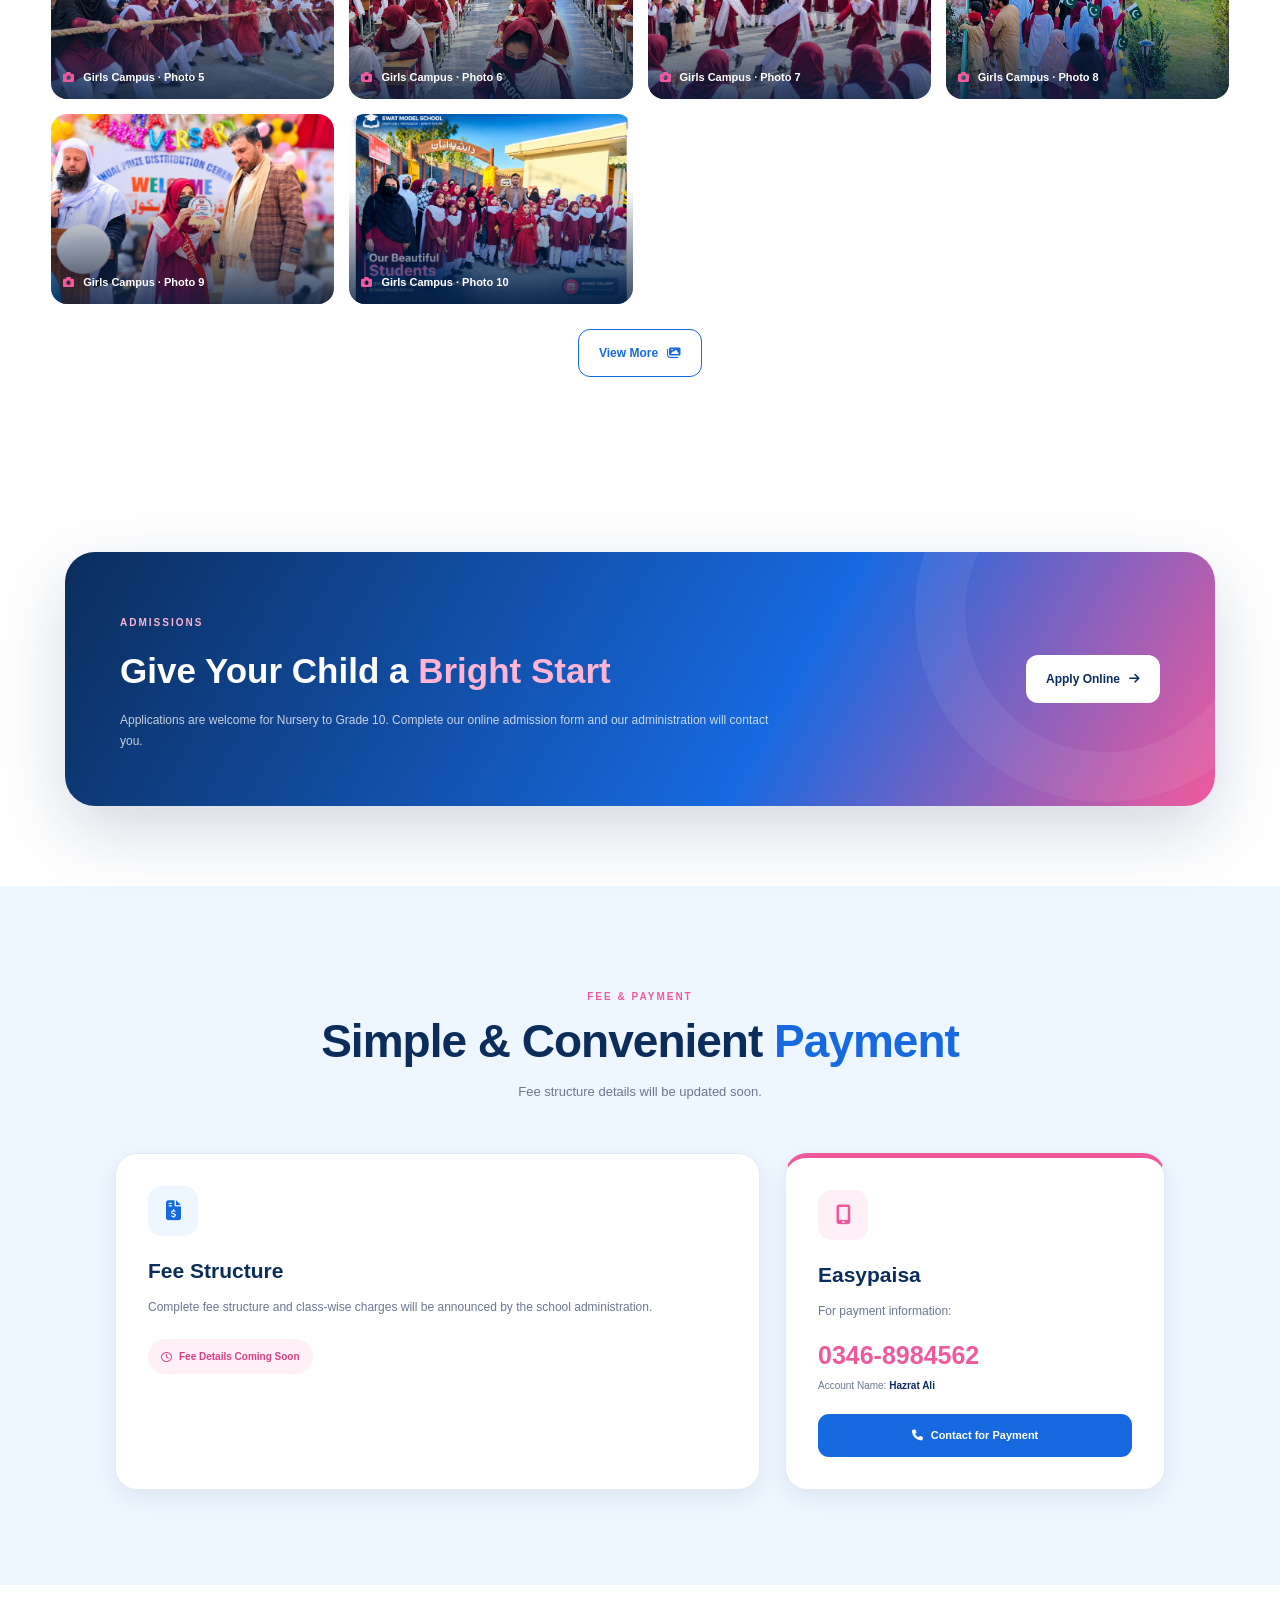
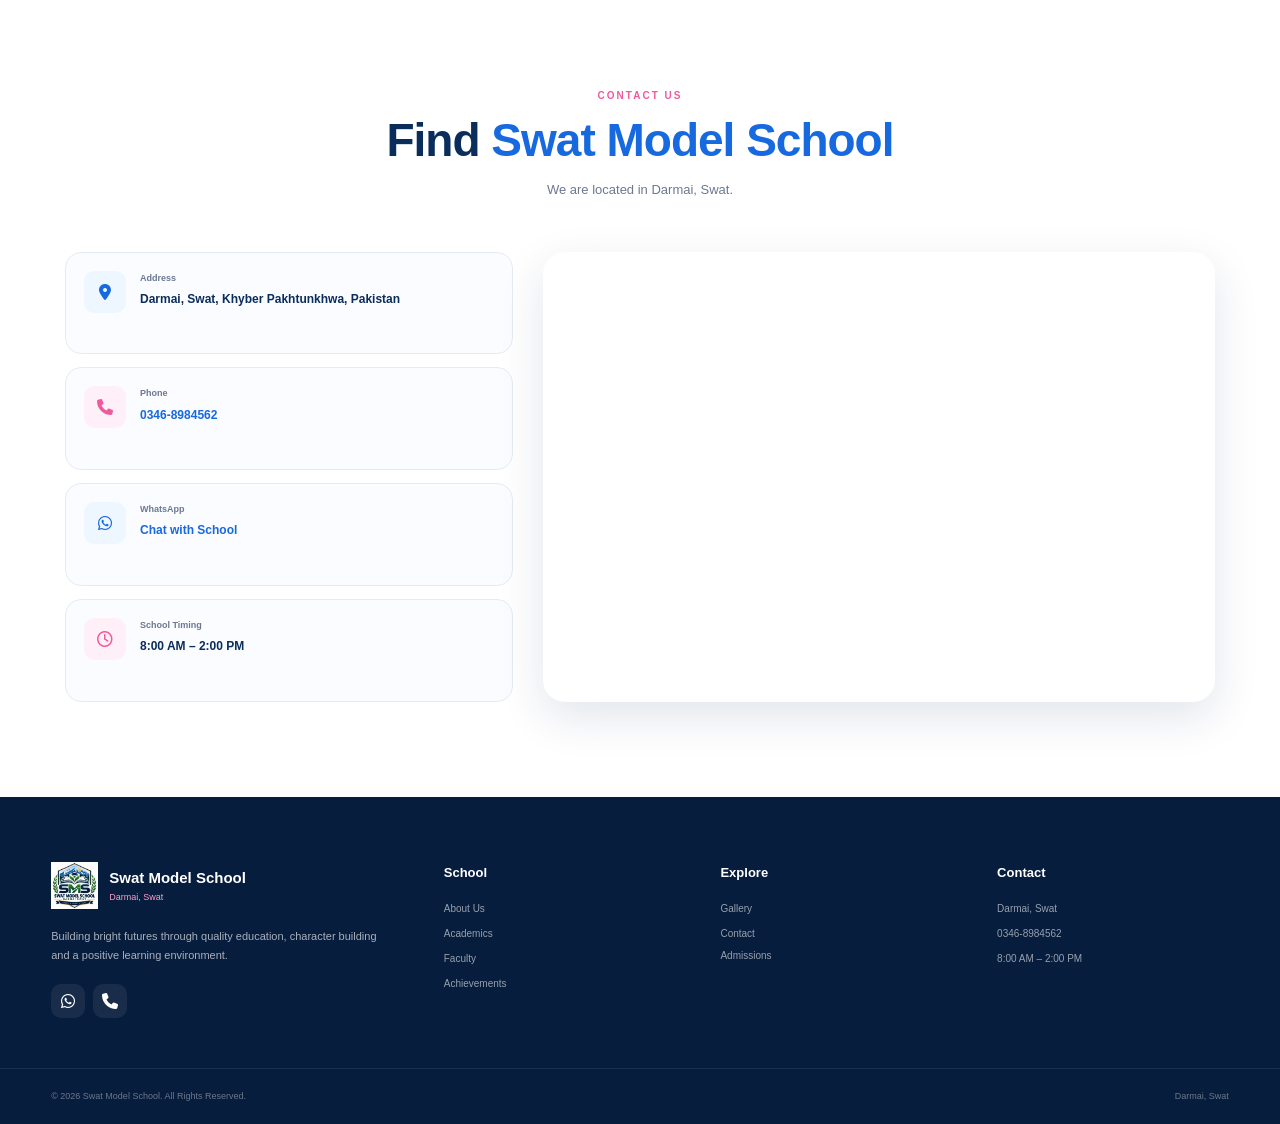
==== commit b08c7d54: "Update access_key value in index.html" ====
--- a/index.html
+++ b/index.html
@@ -2527,7 +2527,7 @@
             <input
                 type="hidden"
                 name="access_key"
-                value="6a6313d5-64c8-401a-937f-c307796125cd">
+                value="560ef3f6-c6e5-4000-8dac-c6c23faa7652">
 
 
             <input
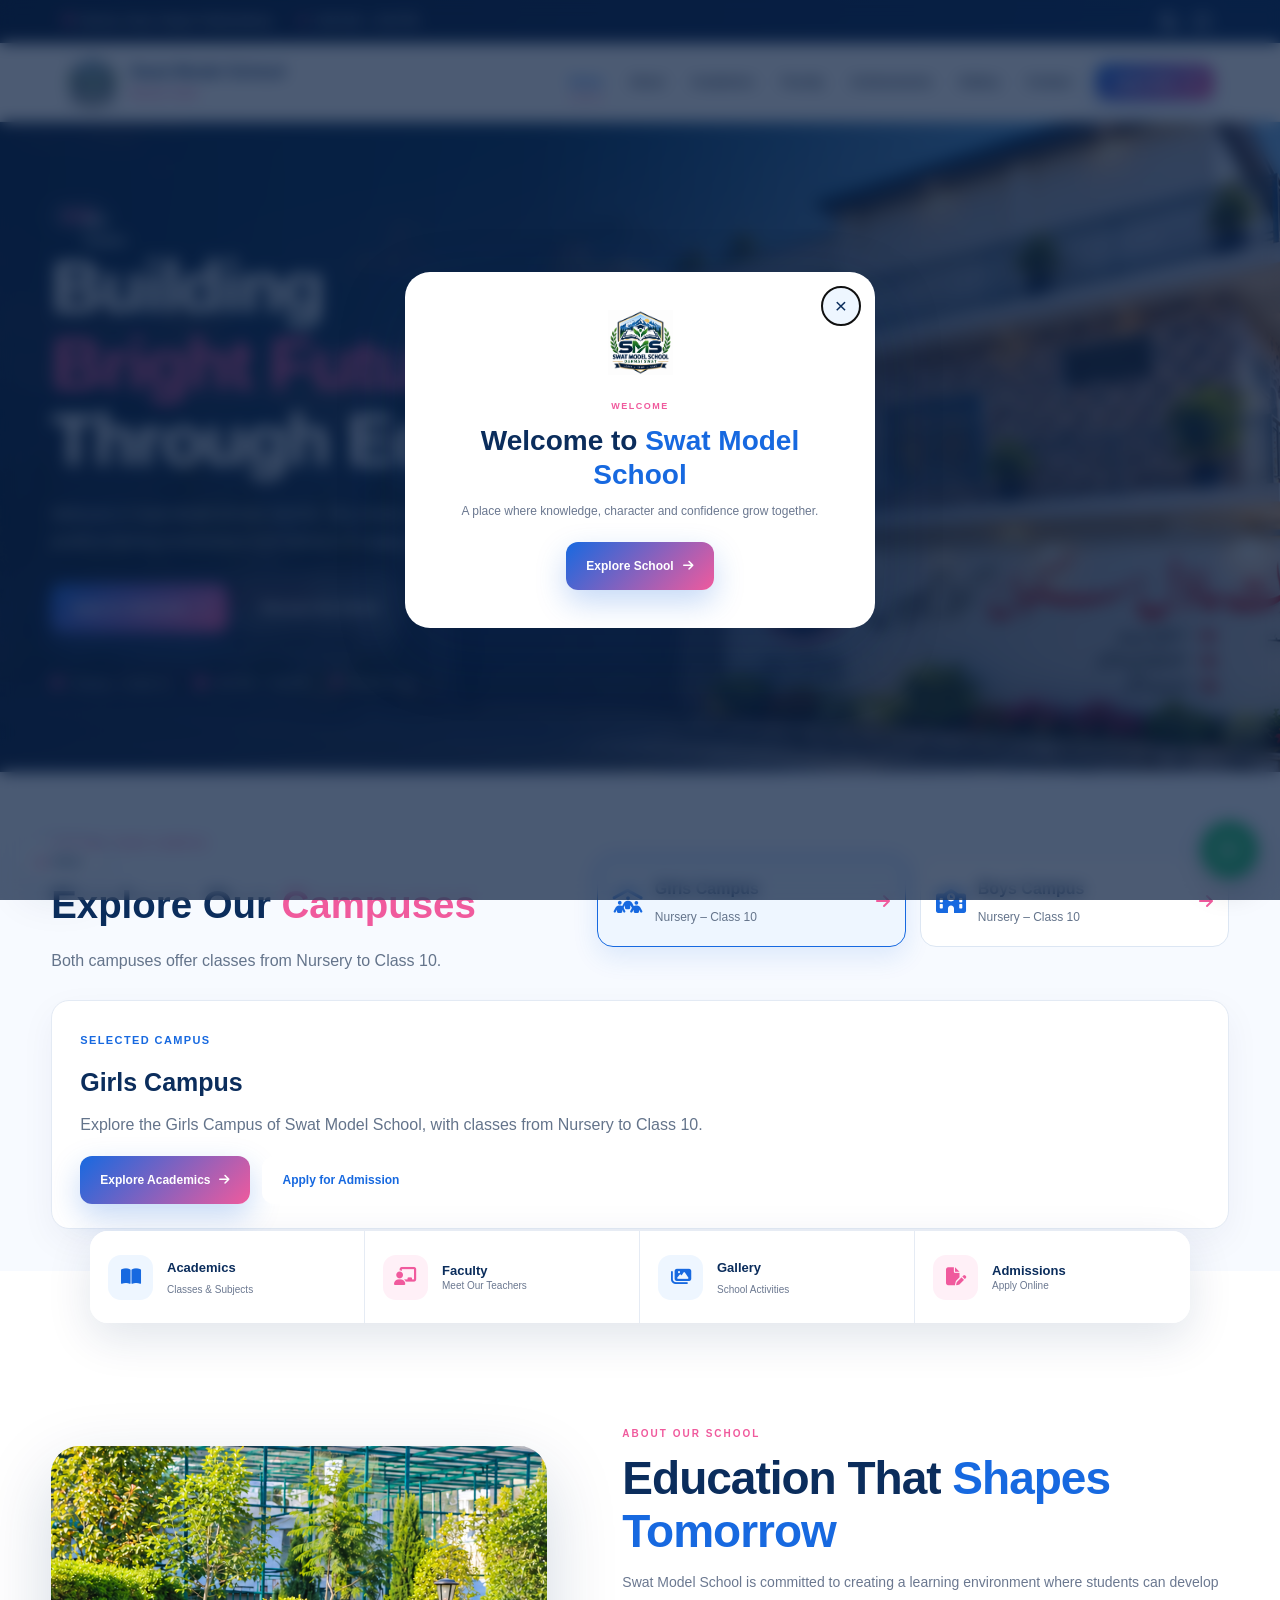
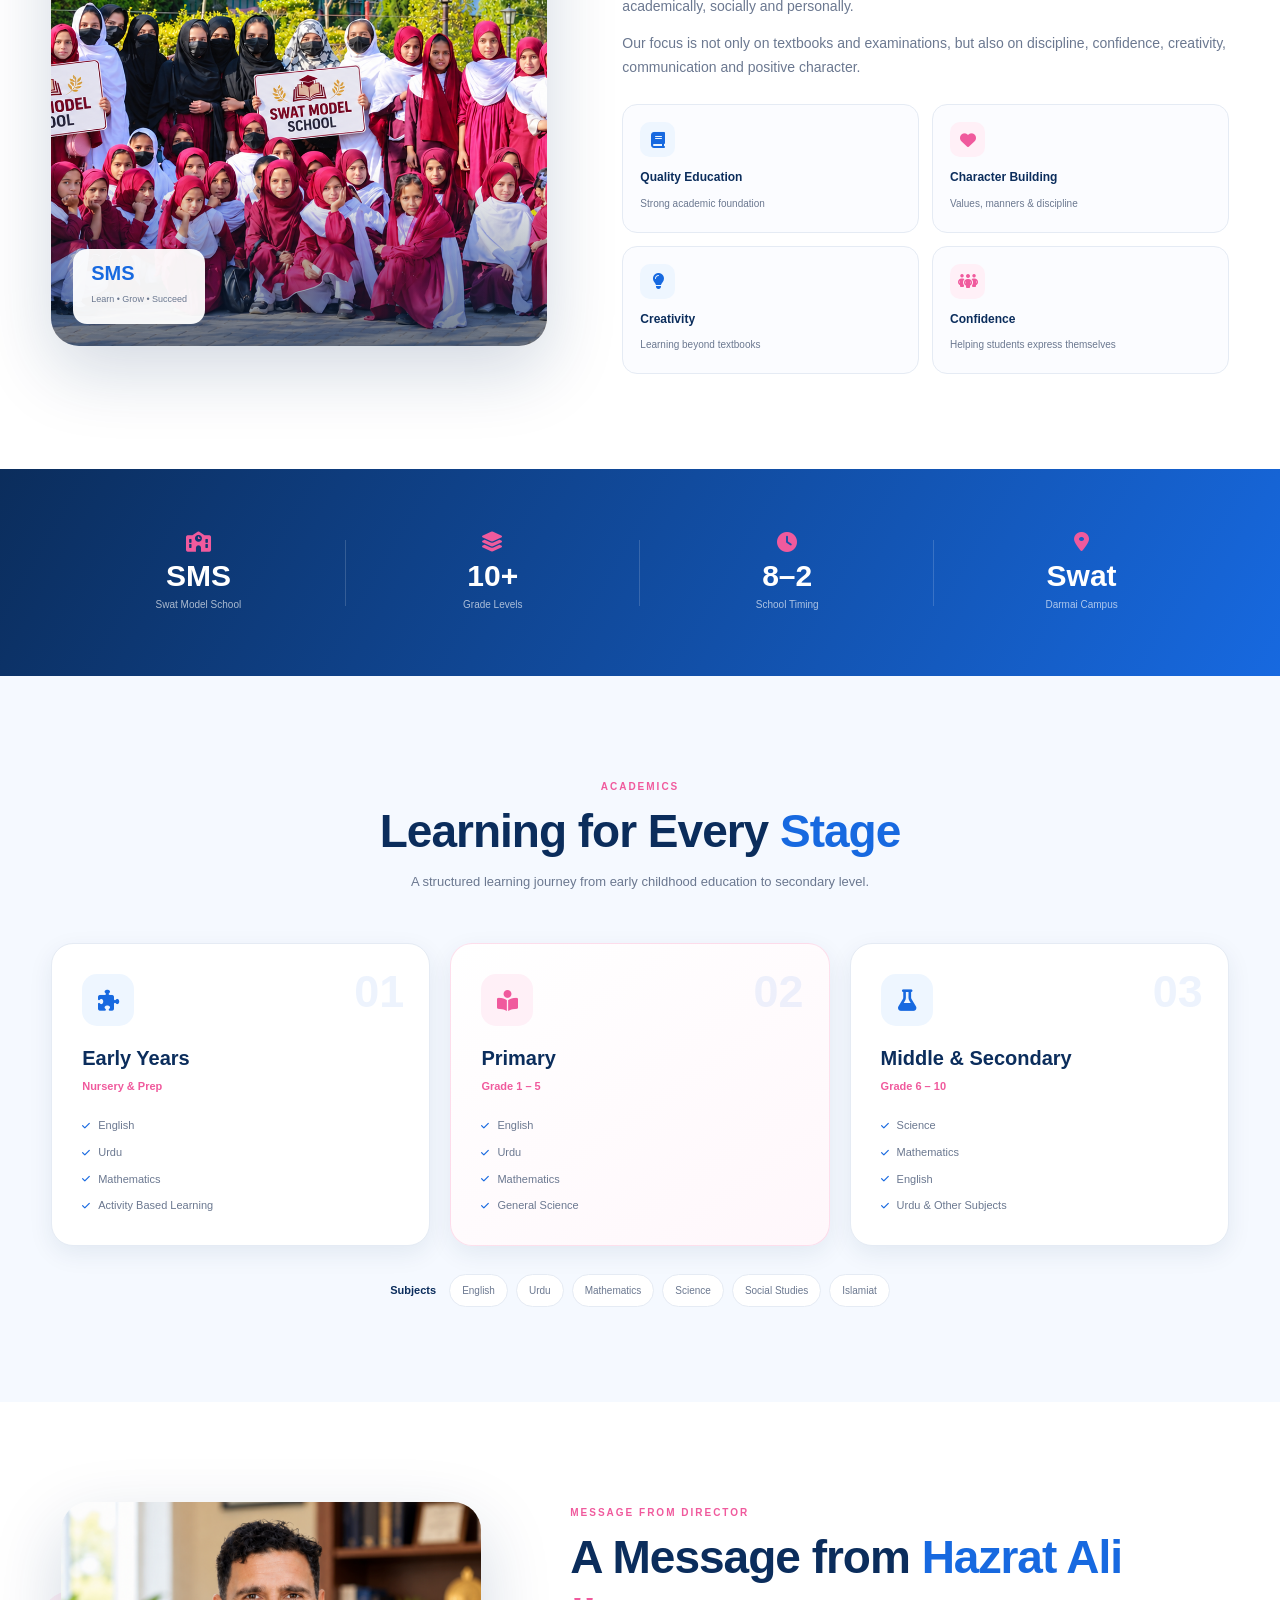
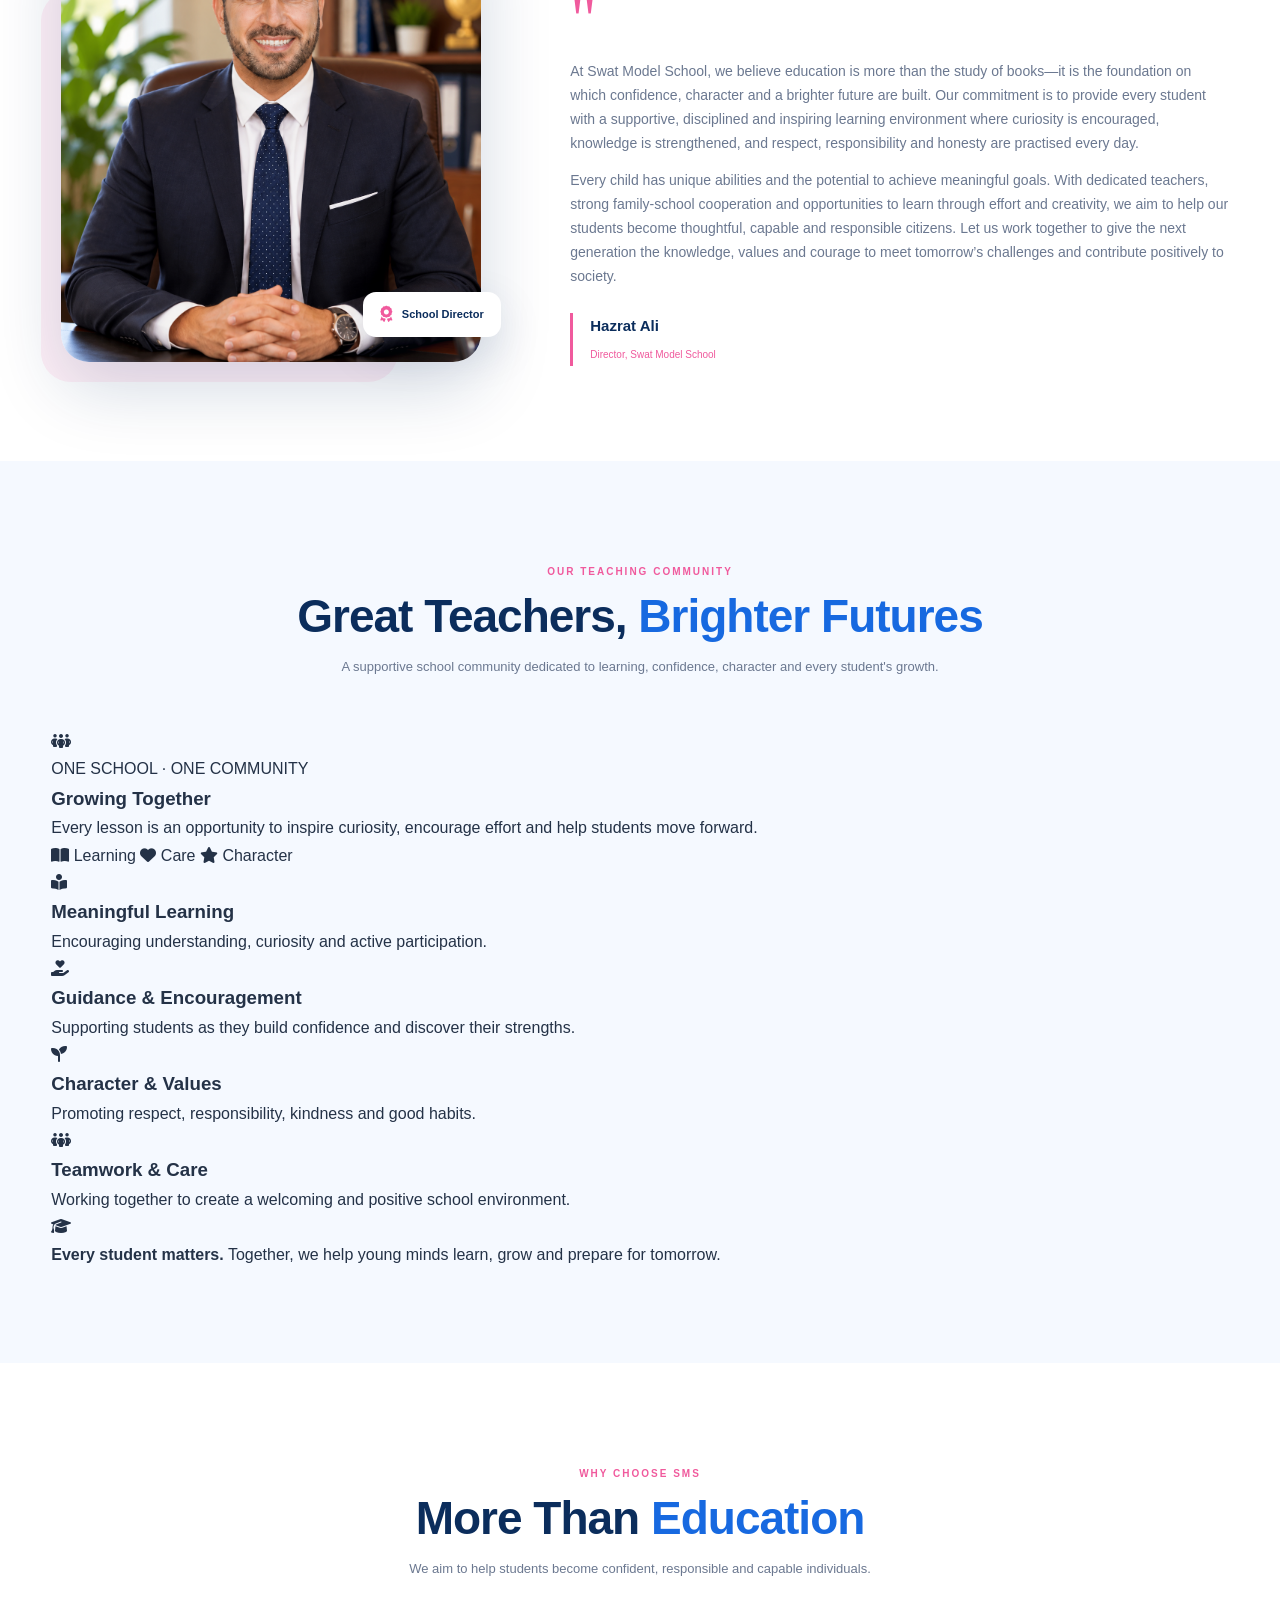
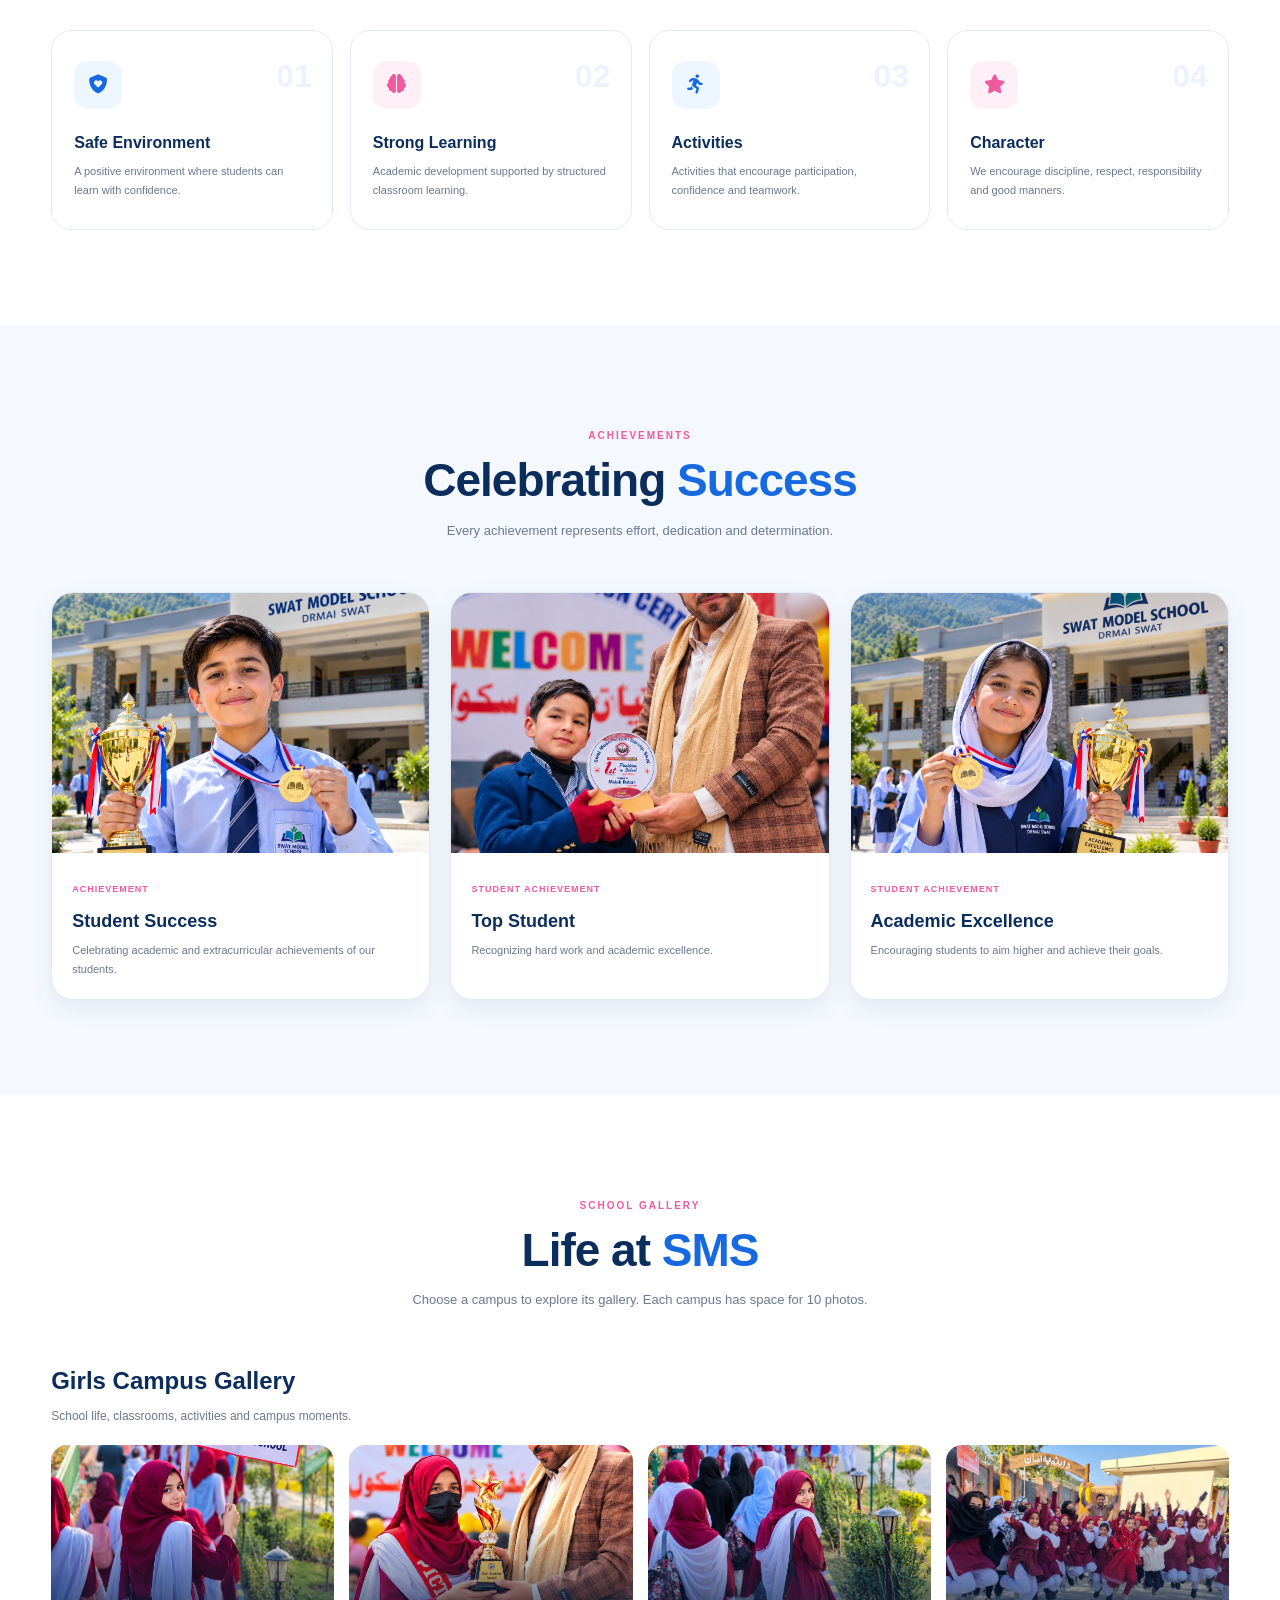
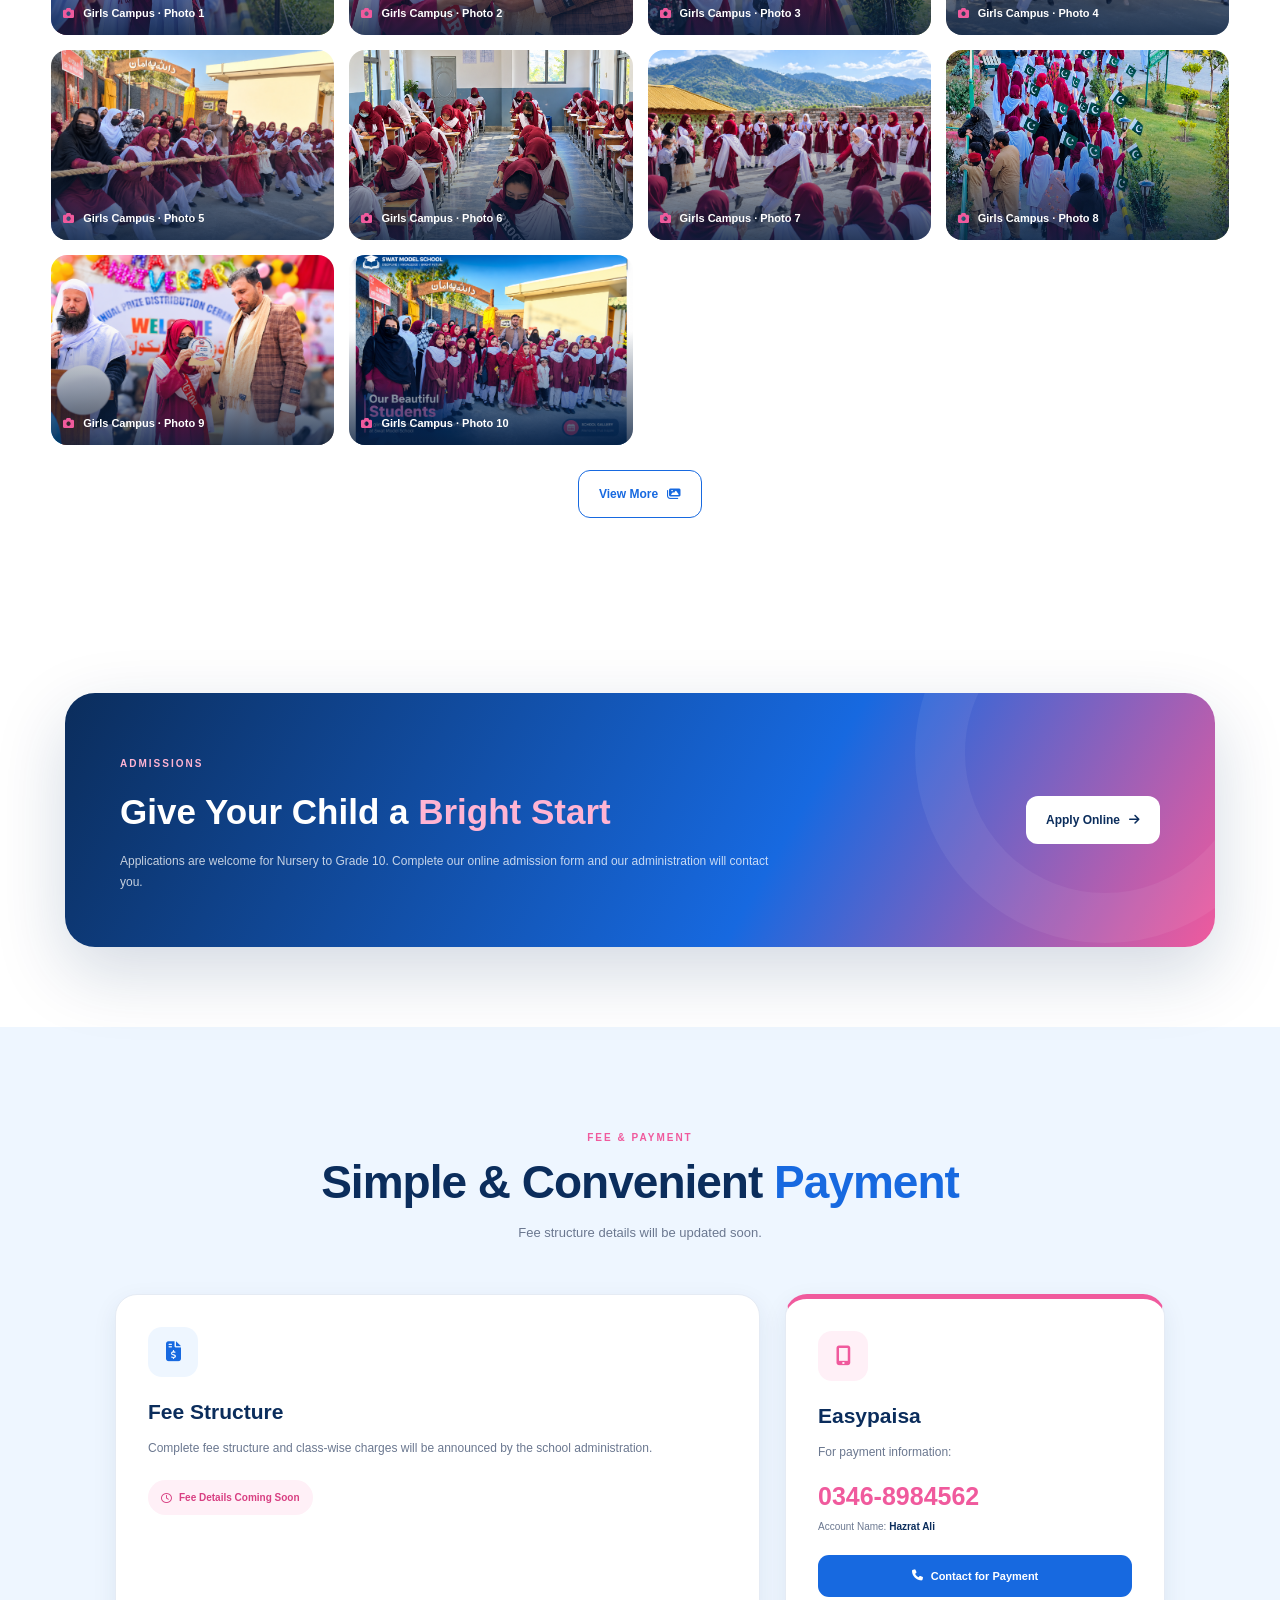
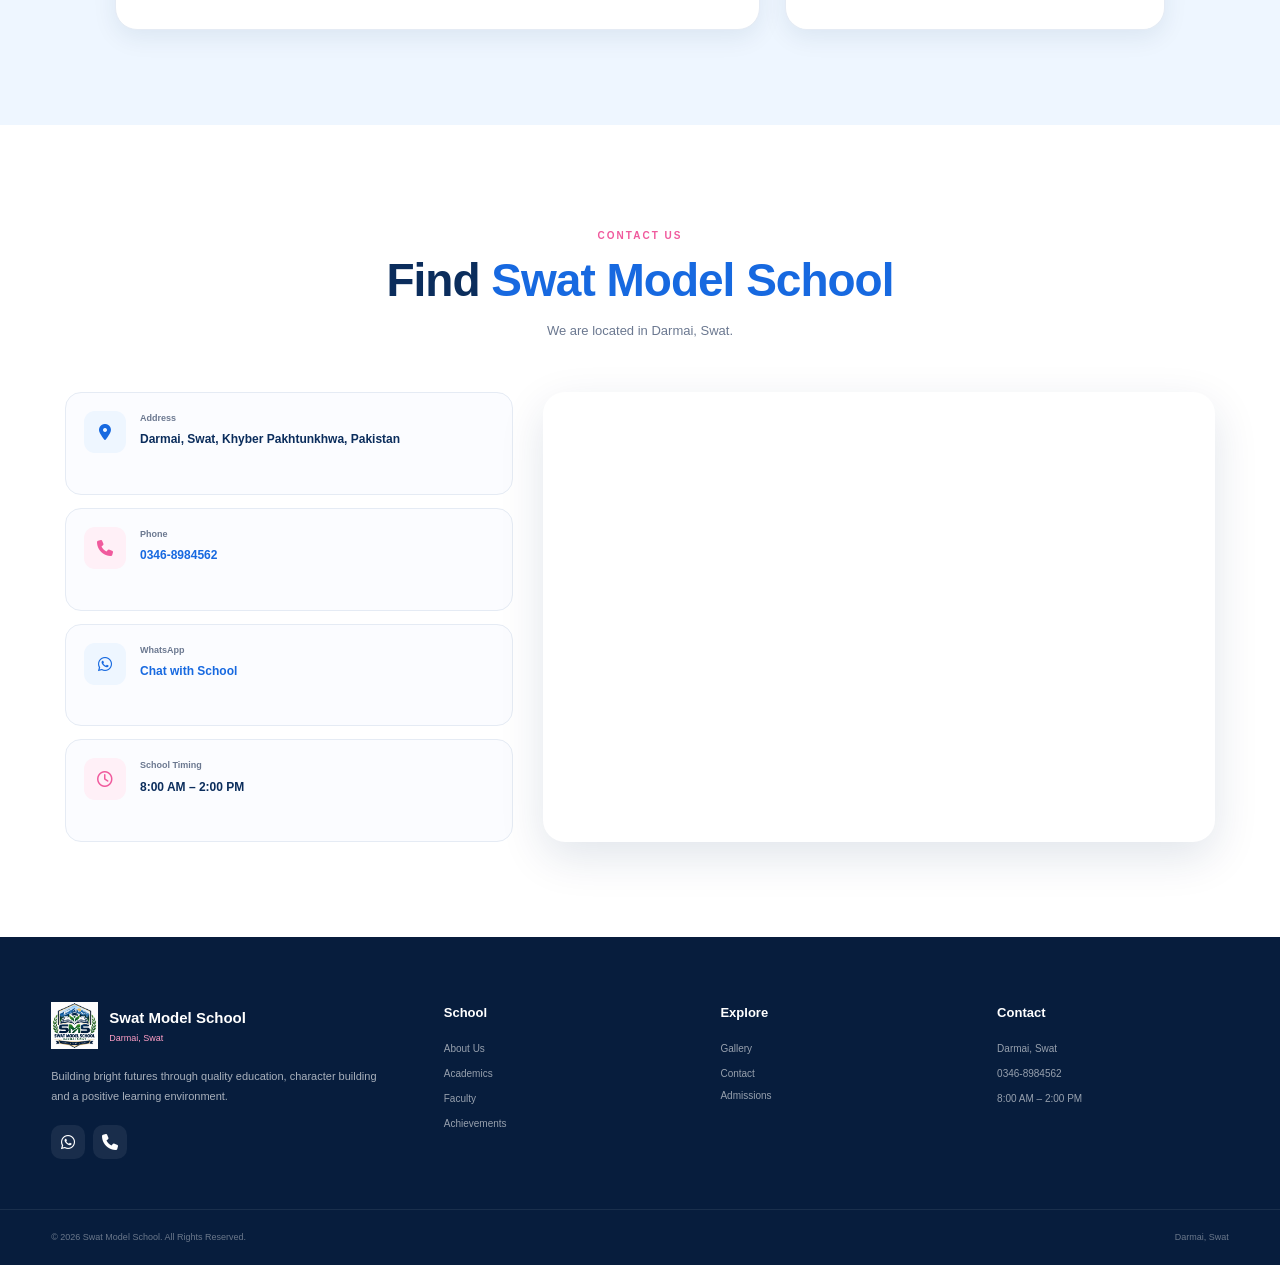
==== commit fab98089: "Revise faculty section to enhance community focus Updated the faculty section to reflect 'OUR TEACHI" ====
--- a/index.html
+++ b/index.html
@@ -1064,227 +1064,102 @@
 
 
 
+
 <!-- =========================================================
-     FACULTY
+     OUR TEACHING COMMUNITY
 ========================================================= -->
 
-<section
-    class="section faculty-section"
-    id="faculty">
-
-    <div class="container">
-
-
-        <div class="section-heading scroll-reveal">
-
-            <span class="section-label">
-                OUR FACULTY
-            </span>
-
-            <h2>
-                Meet Our
-                <span>Teachers</span>
-            </h2>
-
-            <p>
-                Dedicated educators helping students learn,
-                grow and achieve their potential.
-            </p>
-
-        </div>
-
-
-        <div class="faculty-grid">
-
-
-            <!-- TEACHER 1 -->
-
-            <button
-                type="button"
-                class="faculty-card scroll-reveal"
-                onclick="openTeacher(
-                    'Senior Teacher',
-                    'Academic & Classroom Support',
-                    'Experienced in student guidance, classroom management and academic development.',
-                    'fa-user-tie'
-                )">
-
-                <div class="faculty-photo">
-
-                    <i class="fa-solid fa-user-tie"></i>
-
-                </div>
-
-                <div class="faculty-content">
-
-                    <span>
-                        Faculty Member
-                    </span>
-
-                    <h3>
-                        Senior Teacher
-                    </h3>
-
-                    <p>
-                        Academic & Classroom Support
-                    </p>
-
-                    <b>
-                        View Profile
-                        <i class="fa-solid fa-arrow-right"></i>
-                    </b>
-
-                </div>
-
-            </button>
-
-
-
-            <!-- TEACHER 2 -->
-
-            <button
-                type="button"
-                class="faculty-card scroll-reveal"
-                onclick="openTeacher(
-                    'Primary Teacher',
-                    'Primary Section',
-                    'Focused on creating an engaging, friendly and effective learning environment for young learners.',
-                    'fa-person-chalkboard'
-                )">
-
-                <div class="faculty-photo pink">
-
-                    <i class="fa-solid fa-person-chalkboard"></i>
-
-                </div>
-
-                <div class="faculty-content">
-
-                    <span>
-                        Faculty Member
-                    </span>
-
-                    <h3>
-                        Primary Teacher
-                    </h3>
-
-                    <p>
-                        Primary Section
-                    </p>
-
-                    <b>
-                        View Profile
-                        <i class="fa-solid fa-arrow-right"></i>
-                    </b>
-
-                </div>
-
-            </button>
-
-
-
-            <!-- TEACHER 3 -->
-
-            <button
-                type="button"
-                class="faculty-card scroll-reveal"
-                onclick="openTeacher(
-                    'Science Teacher',
-                    'Science & Practical Learning',
-                    'Encouraging curiosity, observation and practical understanding of scientific concepts.',
-                    'fa-flask'
-                )">
-
-                <div class="faculty-photo">
-
-                    <i class="fa-solid fa-flask"></i>
-
-                </div>
-
-                <div class="faculty-content">
-
-                    <span>
-                        Faculty Member
-                    </span>
-
-                    <h3>
-                        Science Teacher
-                    </h3>
-
-                    <p>
-                        Science & Practical Learning
-                    </p>
-
-                    <b>
-                        View Profile
-                        <i class="fa-solid fa-arrow-right"></i>
-                    </b>
-
-                </div>
-
-            </button>
-
-
-
-            <!-- TEACHER 4 -->
-
-            <button
-                type="button"
-                class="faculty-card scroll-reveal"
-                onclick="openTeacher(
-                    'Language Teacher',
-                    'English & Urdu',
-                    'Helping students improve communication, language skills, reading and writing.',
-                    'fa-language'
-                )">
-
-                <div class="faculty-photo pink">
-
-                    <i class="fa-solid fa-language"></i>
-
-                </div>
-
-                <div class="faculty-content">
-
-                    <span>
-                        Faculty Member
-                    </span>
-
-                    <h3>
-                        Language Teacher
-                    </h3>
-
-                    <p>
-                        English & Urdu
-                    </p>
-
-                    <b>
-                        View Profile
-                        <i class="fa-solid fa-arrow-right"></i>
-                    </b>
-
-                </div>
-
-            </button>
-
-
-        </div>
-
-
-        <div class="faculty-note">
-
-            <i class="fa-solid fa-circle-info"></i>
-
-            <span>
-                Teacher names and individual profile photos can be
-                added as the school provides the official faculty details.
-            </span>
-
-        </div>
-
+<section class="section faculty-section" id="faculty">
+  <div class="container">
+
+    <div class="section-heading scroll-reveal">
+      <span class="section-label">OUR TEACHING COMMUNITY</span>
+      <h2>Great Teachers, <span>Brighter Futures</span></h2>
+      <p>
+        A supportive school community dedicated to learning,
+        confidence, character and every student's growth.
+      </p>
     </div>
 
+    <div class="faculty-community scroll-reveal">
+      <div class="community-visual">
+        <div class="community-icon">
+          <i class="fa-solid fa-people-group"></i>
+        </div>
+        <span>ONE SCHOOL · ONE COMMUNITY</span>
+        <h3>Growing Together</h3>
+        <p>
+          Every lesson is an opportunity to inspire curiosity,
+          encourage effort and help students move forward.
+        </p>
+        <div class="community-pills">
+          <span><i class="fa-solid fa-book-open"></i> Learning</span>
+          <span><i class="fa-solid fa-heart"></i> Care</span>
+          <span><i class="fa-solid fa-star"></i> Character</span>
+        </div>
+      </div>
+
+      <div class="community-principles">
+        <article class="principle-card">
+          <div class="principle-icon blue">
+            <i class="fa-solid fa-book-open-reader"></i>
+          </div>
+          <div>
+            <h3>Meaningful Learning</h3>
+            <p>Encouraging understanding, curiosity and active participation.</p>
+          </div>
+        </article>
+
+        <article class="principle-card">
+          <div class="principle-icon pink">
+            <i class="fa-solid fa-hand-holding-heart"></i>
+          </div>
+          <div>
+            <h3>Guidance & Encouragement</h3>
+            <p>Supporting students as they build confidence and discover their strengths.</p>
+          </div>
+        </article>
+
+        <article class="principle-card">
+          <div class="principle-icon blue">
+            <i class="fa-solid fa-seedling"></i>
+          </div>
+          <div>
+            <h3>Character & Values</h3>
+            <p>Promoting respect, responsibility, kindness and good habits.</p>
+          </div>
+        </article>
+
+        <article class="principle-card">
+          <div class="principle-icon pink">
+            <i class="fa-solid fa-people-group"></i>
+          </div>
+          <div>
+            <h3>Teamwork & Care</h3>
+            <p>Working together to create a welcoming and positive school environment.</p>
+          </div>
+        </article>
+      </div>
+    </div>
+
+    <div class="faculty-community-footer scroll-reveal">
+      <i class="fa-solid fa-graduation-cap"></i>
+      <p>
+        <strong>Every student matters.</strong>
+        Together, we help young minds learn, grow and prepare for tomorrow.
+      </p>
+    </div>
+
+  </div>
 </section>
+
+
+
+
+
+
+
+
 
 
 
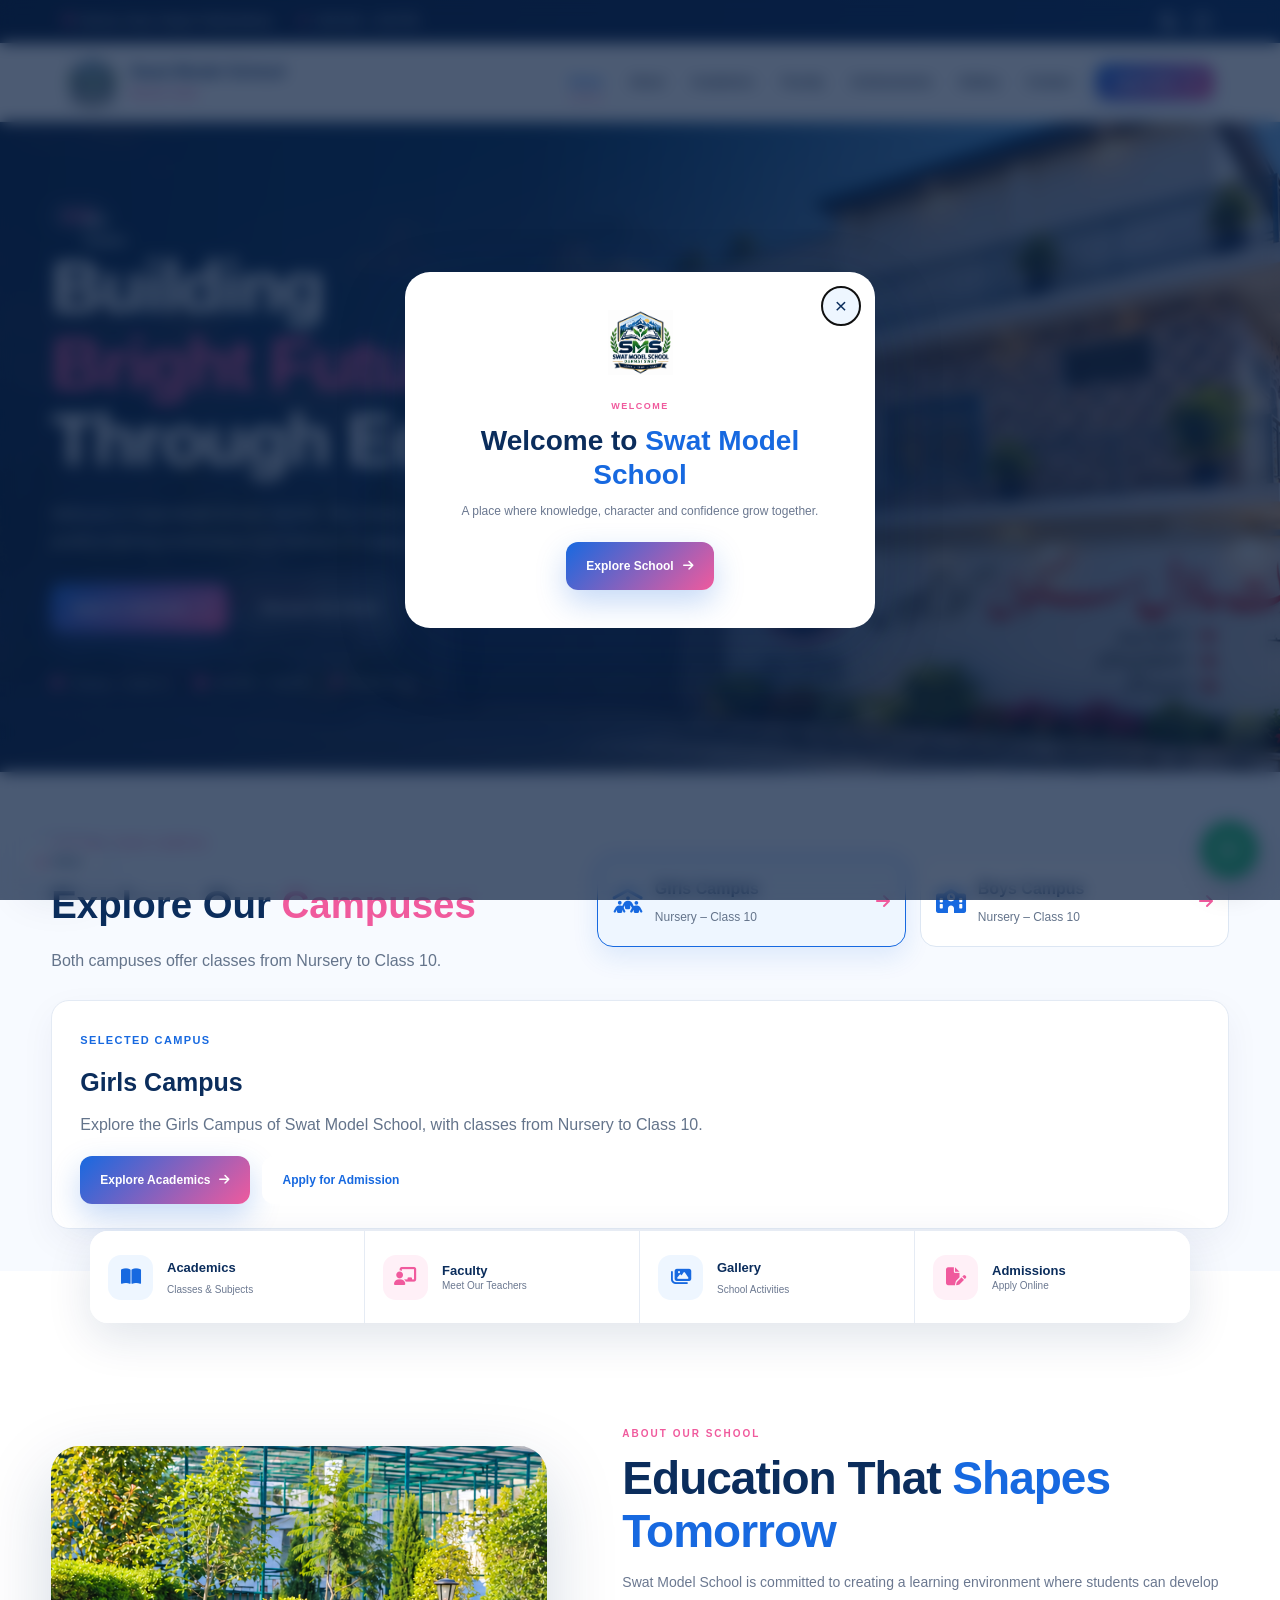
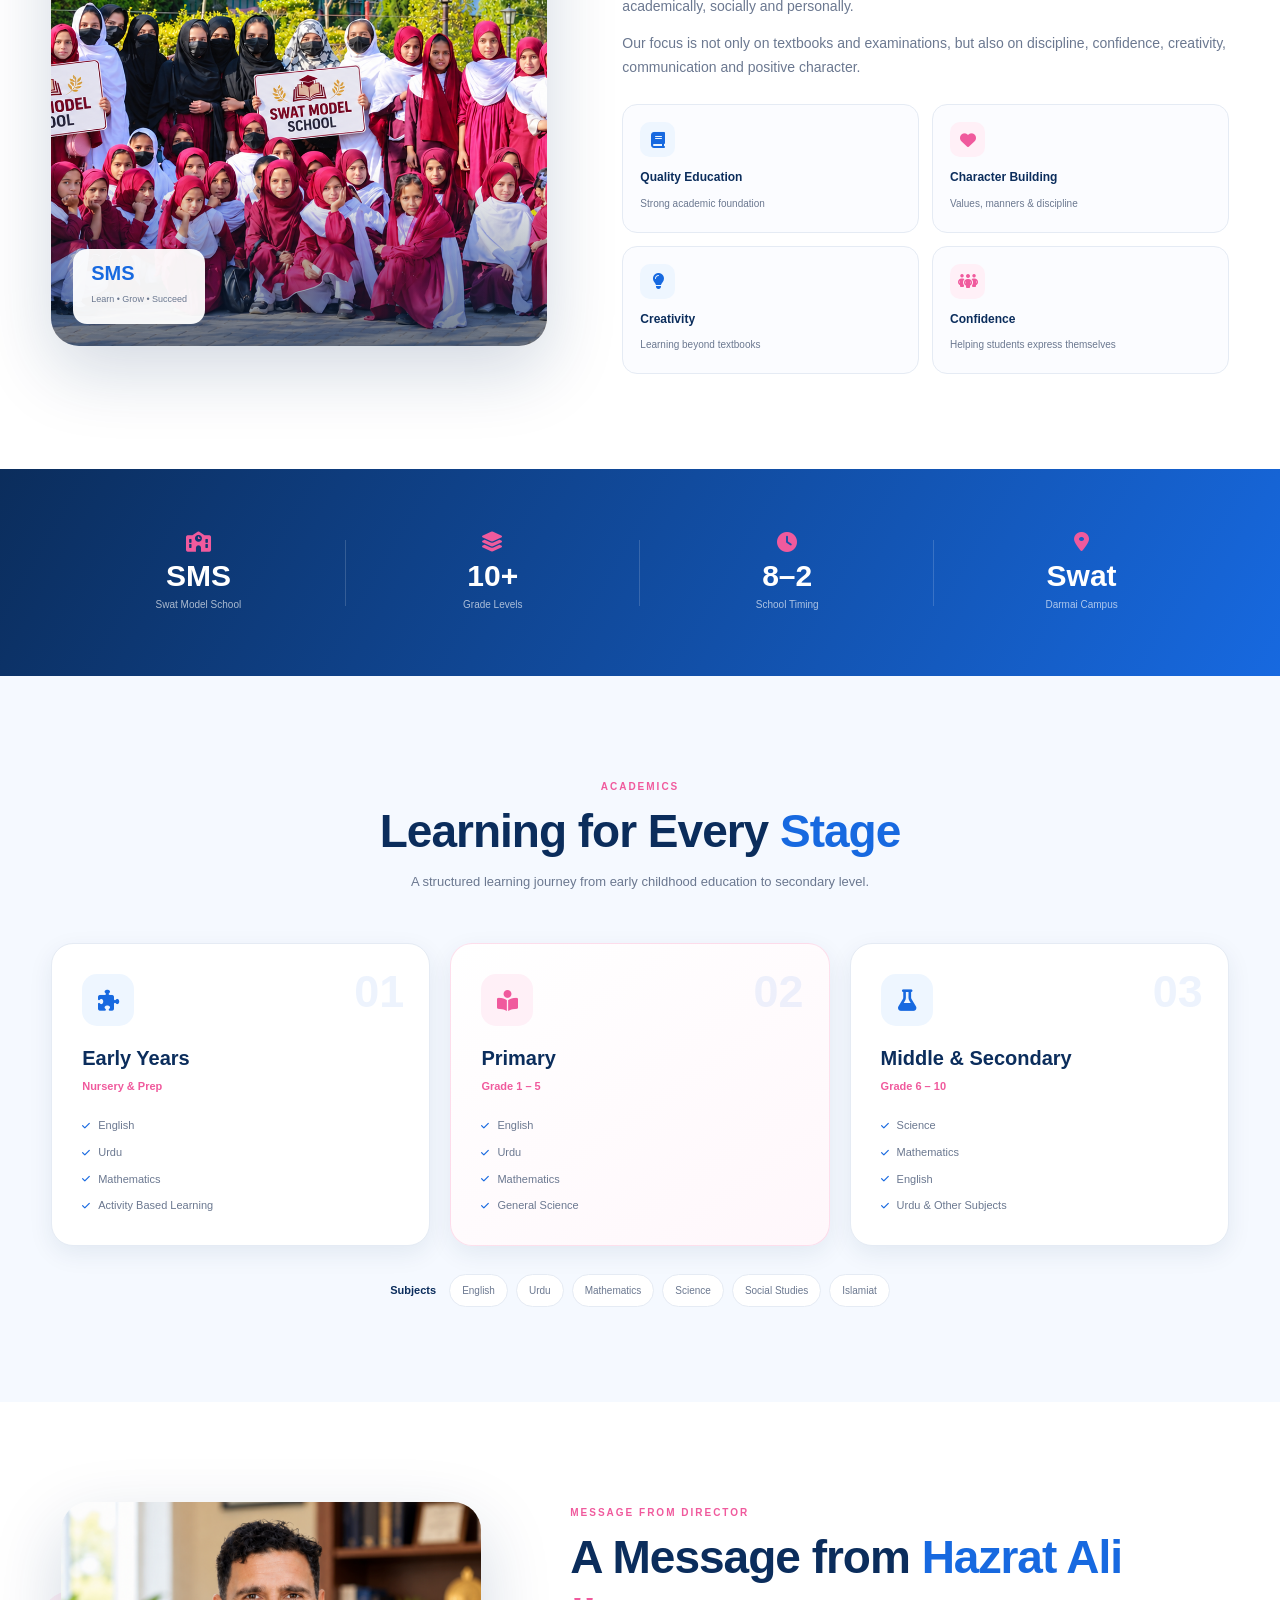
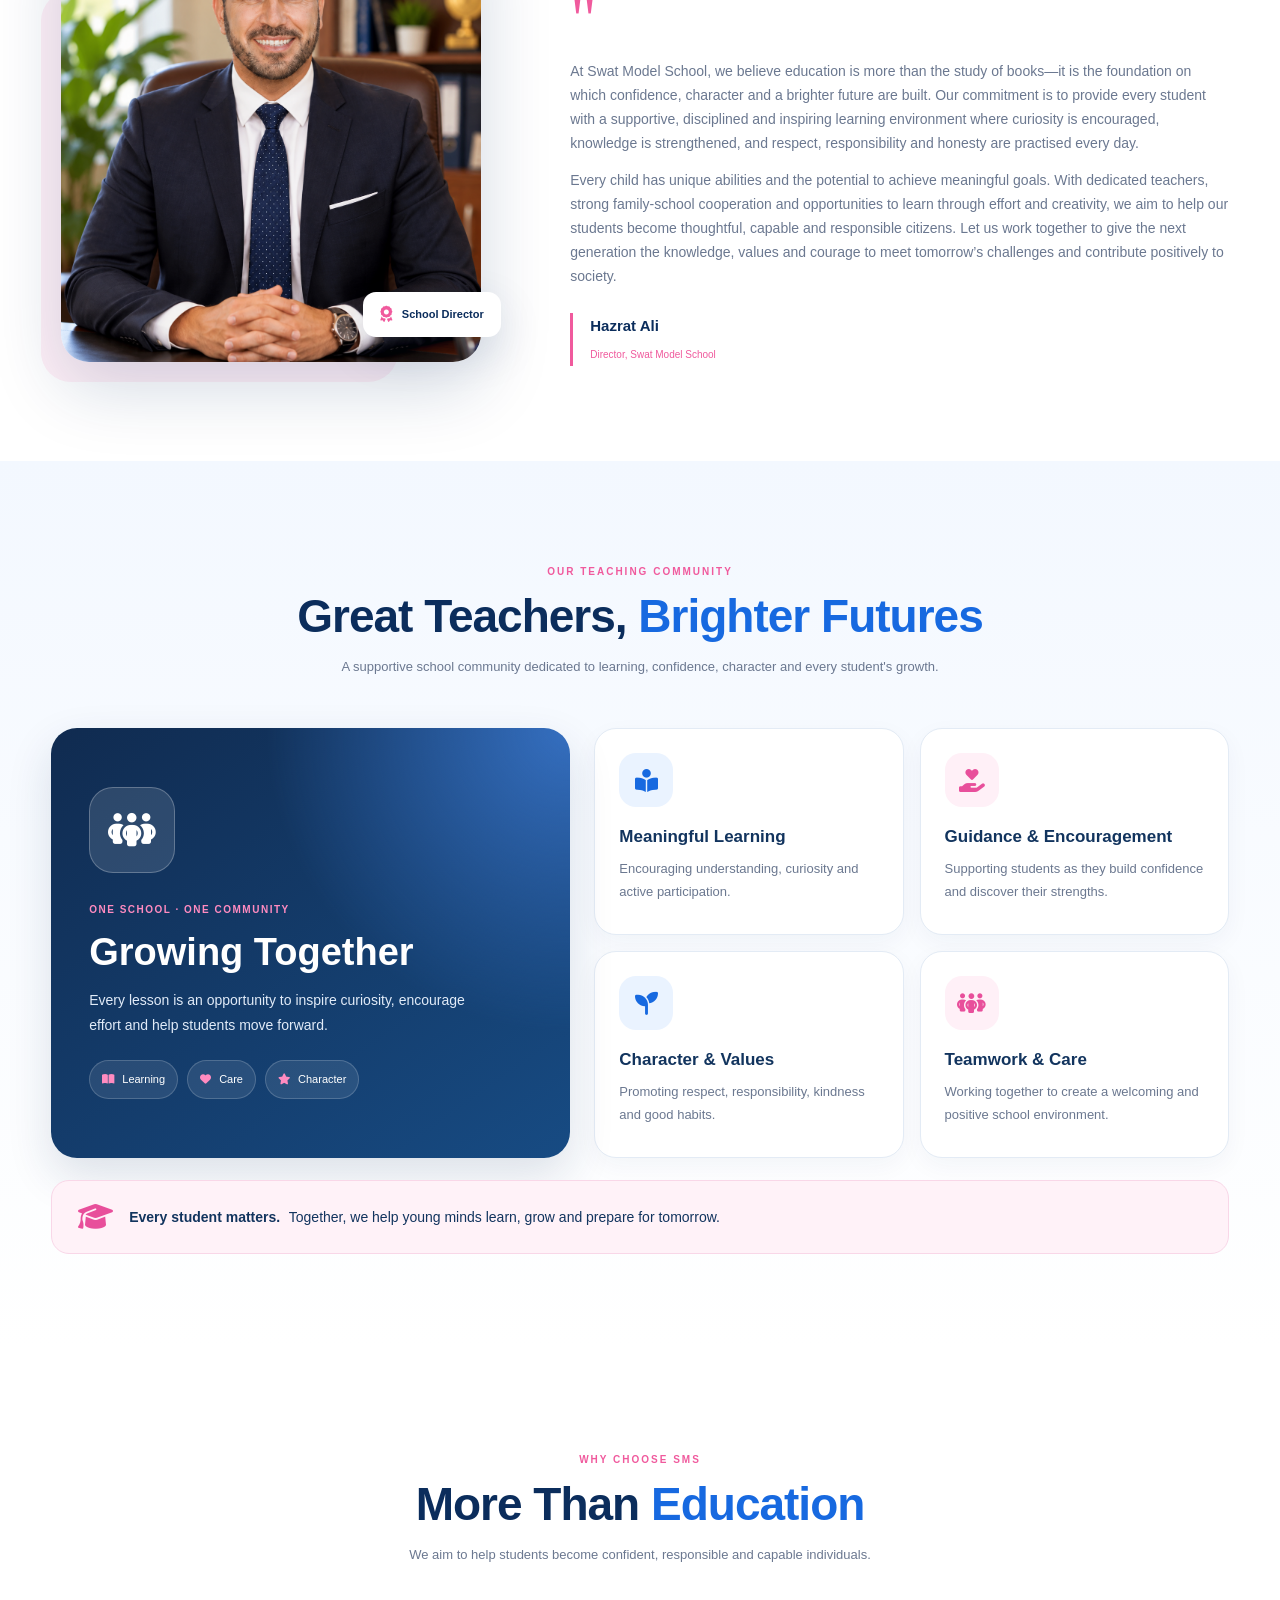
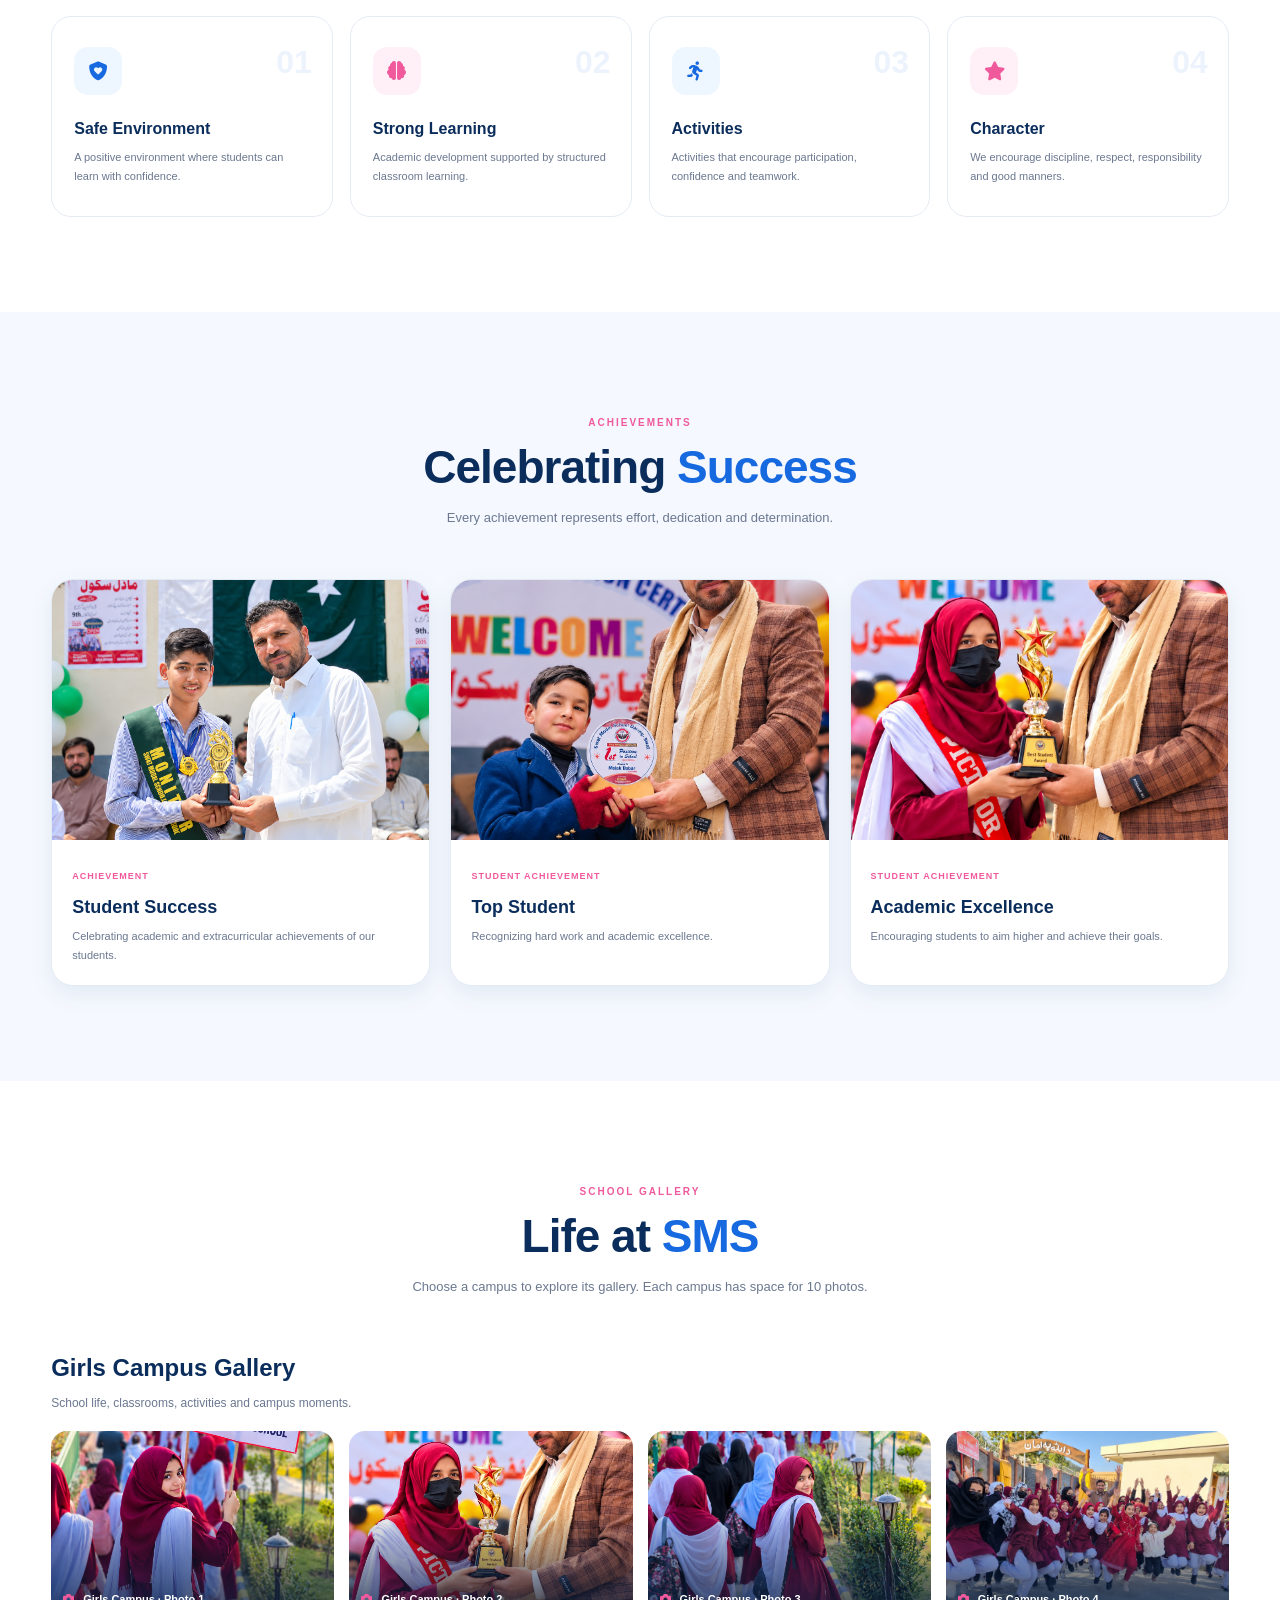
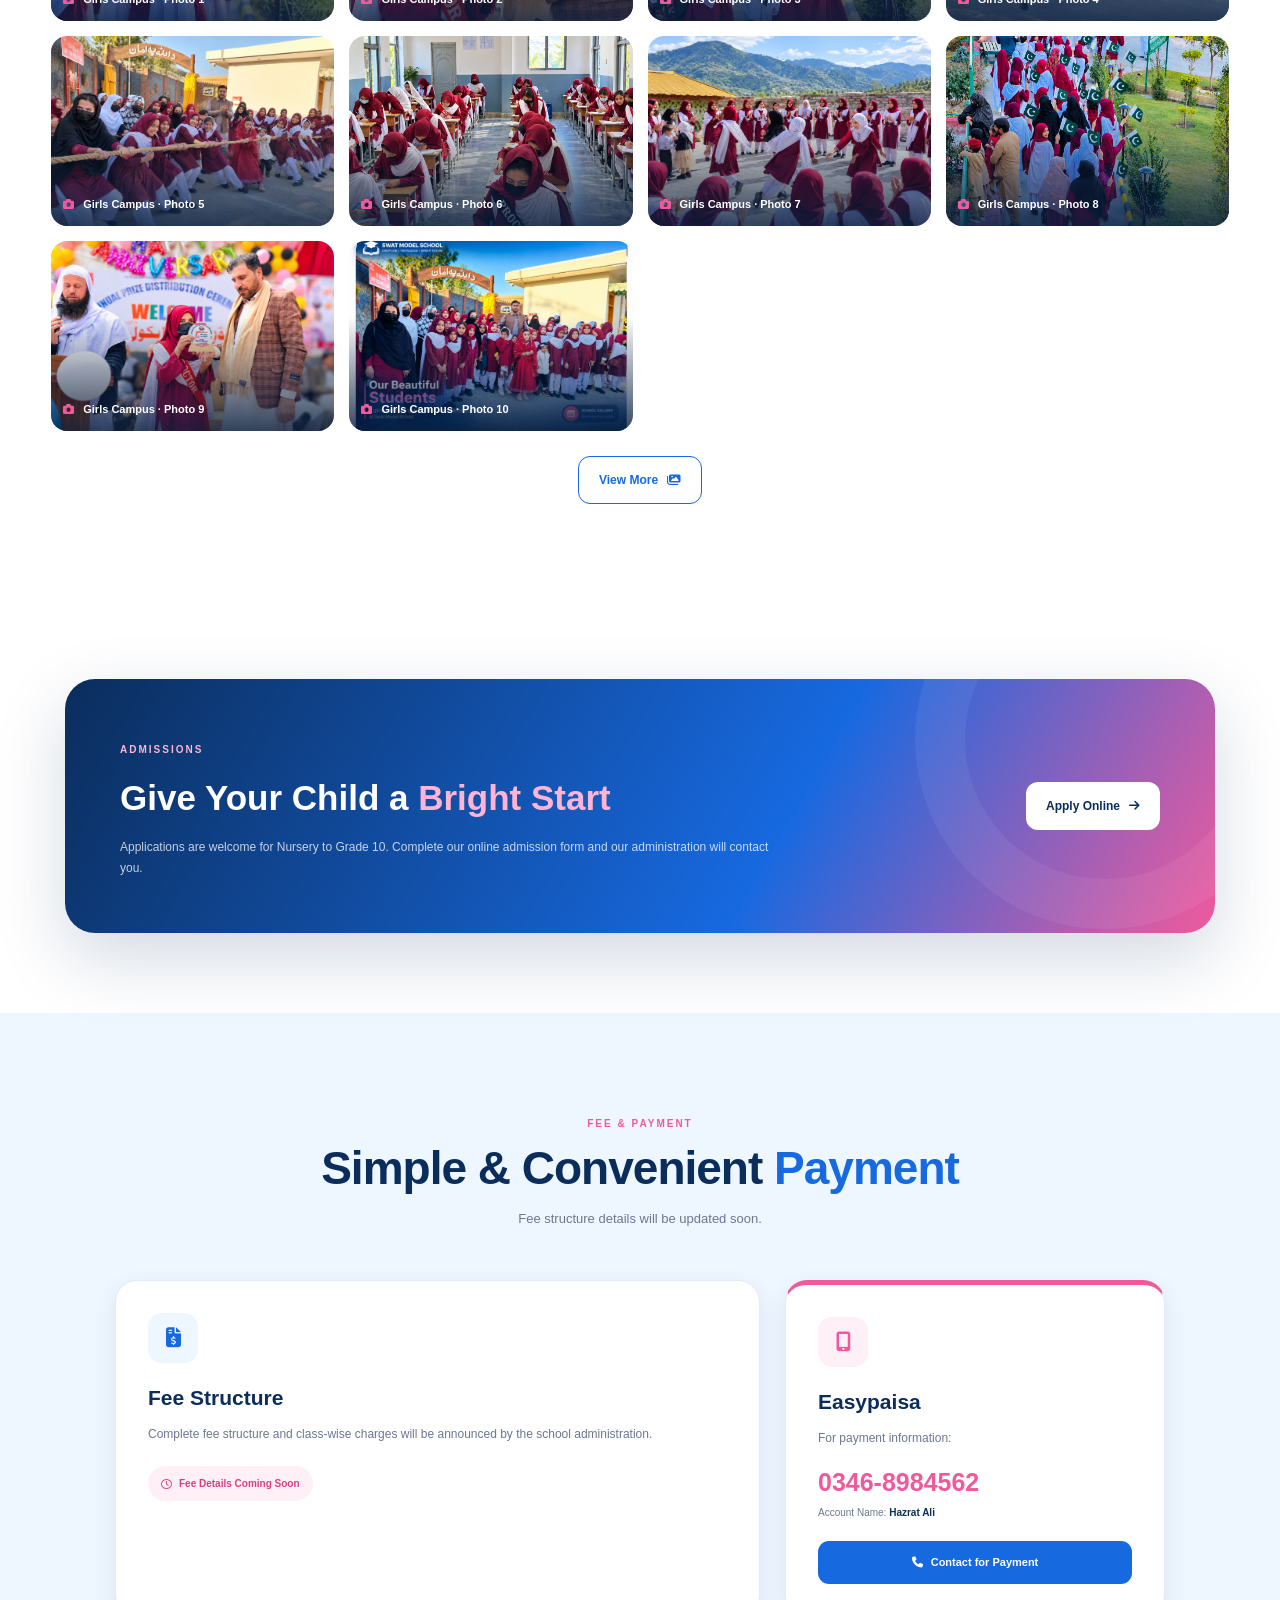
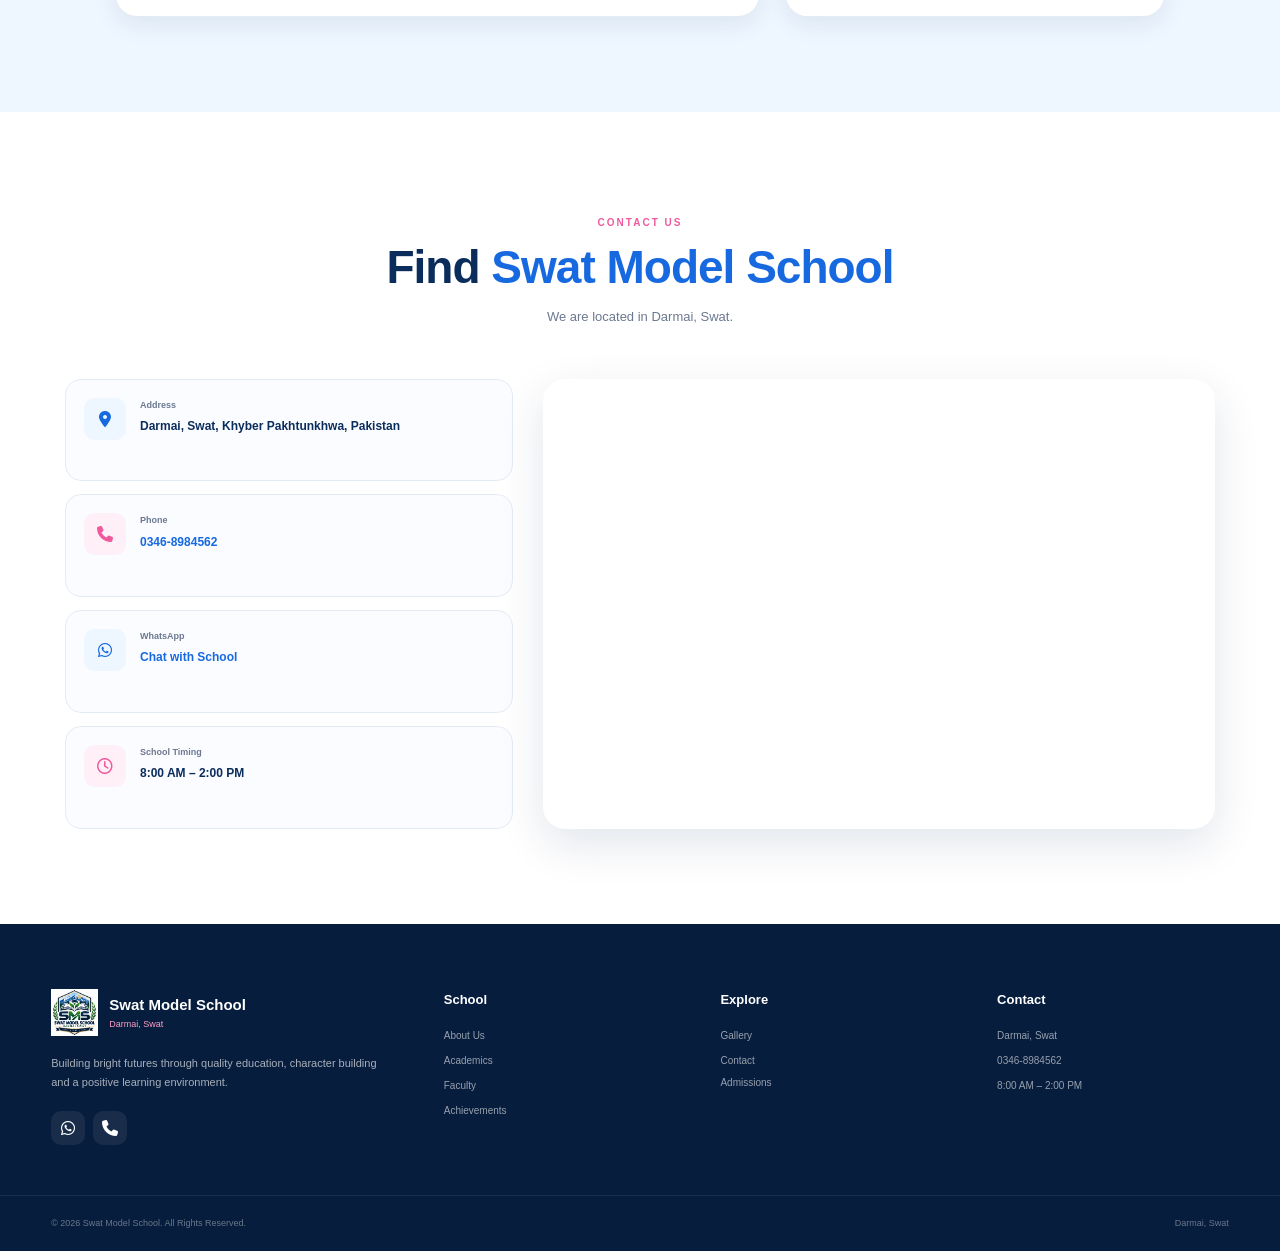
==== commit 9c85b897: "Update meta description and title in index.html" ====
--- a/index.html
+++ b/index.html
@@ -10,7 +10,7 @@
 
     <meta
         name="description"
-        content="Swat Model School Darmai, Swat - Quality education from Nursery to Grade 10.">
+        content="Swat Model School in Darmai, Swat, offers quality education from Nursery to Grade 10. Explore our academics, campus, student activities and admissions..">
 
     <meta
         name="keywords"
@@ -18,7 +18,7 @@
 
     <meta name="author" content="Swat Model School">
 
-    <title>Swat Model School | Darmai, Swat</title>
+    <title>Swat Model School Darmai, Swat | Nursery to Grade 10</title>
 
     <!-- =====================================================
          FAVICON
--- a/style.css
+++ b/style.css
@@ -4889,3 +4889,207 @@
   .mobile-menu { width: 40px; height: 40px; }
   .campus-photo-grid { grid-auto-rows: 130px; }
 }
+
+/* =========================================================
+   MODERN TEACHING COMMUNITY
+========================================================= */
+
+.faculty-section {
+    background: linear-gradient(180deg, #f3f8ff 0%, #ffffff 100%);
+}
+
+.faculty-community {
+    display: grid;
+    grid-template-columns: 0.9fr 1.1fr;
+    gap: 24px;
+    align-items: stretch;
+    margin-top: 36px;
+}
+
+.community-visual {
+    position: relative;
+    overflow: hidden;
+    display: flex;
+    flex-direction: column;
+    justify-content: center;
+    min-height: 430px;
+    padding: 38px;
+    border-radius: 26px;
+    color: #ffffff;
+    background:
+        radial-gradient(circle at top right, #356fc0 0, transparent 45%),
+        linear-gradient(145deg, #102b50, #174b83);
+    box-shadow: 0 18px 45px rgba(18, 52, 94, 0.14);
+}
+
+.community-icon {
+    display: grid;
+    place-items: center;
+    width: 86px;
+    height: 86px;
+    margin-bottom: 28px;
+    border: 1px solid rgba(255,255,255,0.25);
+    border-radius: 24px;
+    background: rgba(255,255,255,0.12);
+    font-size: 38px;
+}
+
+.community-visual > span {
+    color: #ff8bc0;
+    font-size: 10px;
+    font-weight: 800;
+    letter-spacing: 1.5px;
+}
+
+.community-visual h3 {
+    margin: 12px 0;
+    color: #ffffff;
+    font-size: clamp(28px, 3vw, 38px);
+    line-height: 1.2;
+}
+
+.community-visual p {
+    max-width: 390px;
+    color: #e1ebf8;
+    font-size: 14px;
+    line-height: 1.8;
+}
+
+.community-pills {
+    display: flex;
+    flex-wrap: wrap;
+    gap: 9px;
+    margin-top: 22px;
+}
+
+.community-pills span {
+    padding: 9px 12px;
+    border: 1px solid rgba(255,255,255,0.18);
+    border-radius: 30px;
+    background: rgba(255,255,255,0.09);
+    color: #ffffff;
+    font-size: 11px;
+}
+
+.community-pills i {
+    margin-right: 5px;
+    color: #ff8bc0;
+}
+
+.community-principles {
+    display: grid;
+    grid-template-columns: repeat(2, minmax(0, 1fr));
+    gap: 16px;
+}
+
+.principle-card {
+    display: flex;
+    flex-direction: column;
+    align-items: flex-start;
+    gap: 18px;
+    padding: 24px;
+    border: 1px solid #e3ebf5;
+    border-radius: 22px;
+    background: #ffffff;
+    box-shadow: 0 8px 25px rgba(18, 52, 94, 0.045);
+    transition: transform 0.25s ease, box-shadow 0.25s ease;
+}
+
+.principle-card:hover {
+    transform: translateY(-5px);
+    box-shadow: 0 16px 32px rgba(18, 52, 94, 0.10);
+}
+
+.principle-icon {
+    display: grid;
+    place-items: center;
+    width: 54px;
+    height: 54px;
+    flex-shrink: 0;
+    border-radius: 17px;
+    font-size: 23px;
+}
+
+.principle-icon.blue {
+    color: #1769e0;
+    background: #eaf3ff;
+}
+
+.principle-icon.pink {
+    color: #e84f9b;
+    background: #fff0f7;
+}
+
+.principle-card h3 {
+    margin: 0 0 9px;
+    color: #12345e;
+    font-size: 17px;
+    line-height: 1.4;
+}
+
+.principle-card p {
+    margin: 0;
+    color: #6b7890;
+    font-size: 13px;
+    line-height: 1.75;
+}
+
+.faculty-community-footer {
+    display: flex;
+    align-items: center;
+    gap: 16px;
+    margin-top: 22px;
+    padding: 22px 26px;
+    border: 1px solid #f9d7e8;
+    border-radius: 18px;
+    background: #fff2f8;
+    color: #12345e;
+}
+
+.faculty-community-footer > i {
+    flex-shrink: 0;
+    color: #e84f9b;
+    font-size: 28px;
+}
+
+.faculty-community-footer p {
+    margin: 0;
+    font-size: 14px;
+    line-height: 1.8;
+}
+
+.faculty-community-footer strong {
+    margin-right: 5px;
+}
+
+@media (max-width: 900px) {
+    .faculty-community {
+        grid-template-columns: 1fr;
+    }
+
+    .community-visual {
+        min-height: 350px;
+        padding: 30px;
+    }
+}
+
+@media (max-width: 560px) {
+    .community-principles {
+        grid-template-columns: 1fr;
+    }
+
+    .principle-card {
+        flex-direction: row;
+        padding: 20px;
+    }
+
+    .community-visual {
+        min-height: auto;
+        padding: 26px;
+    }
+
+    .faculty-community-footer {
+        align-items: flex-start;
+        padding: 18px;
+    }
+}
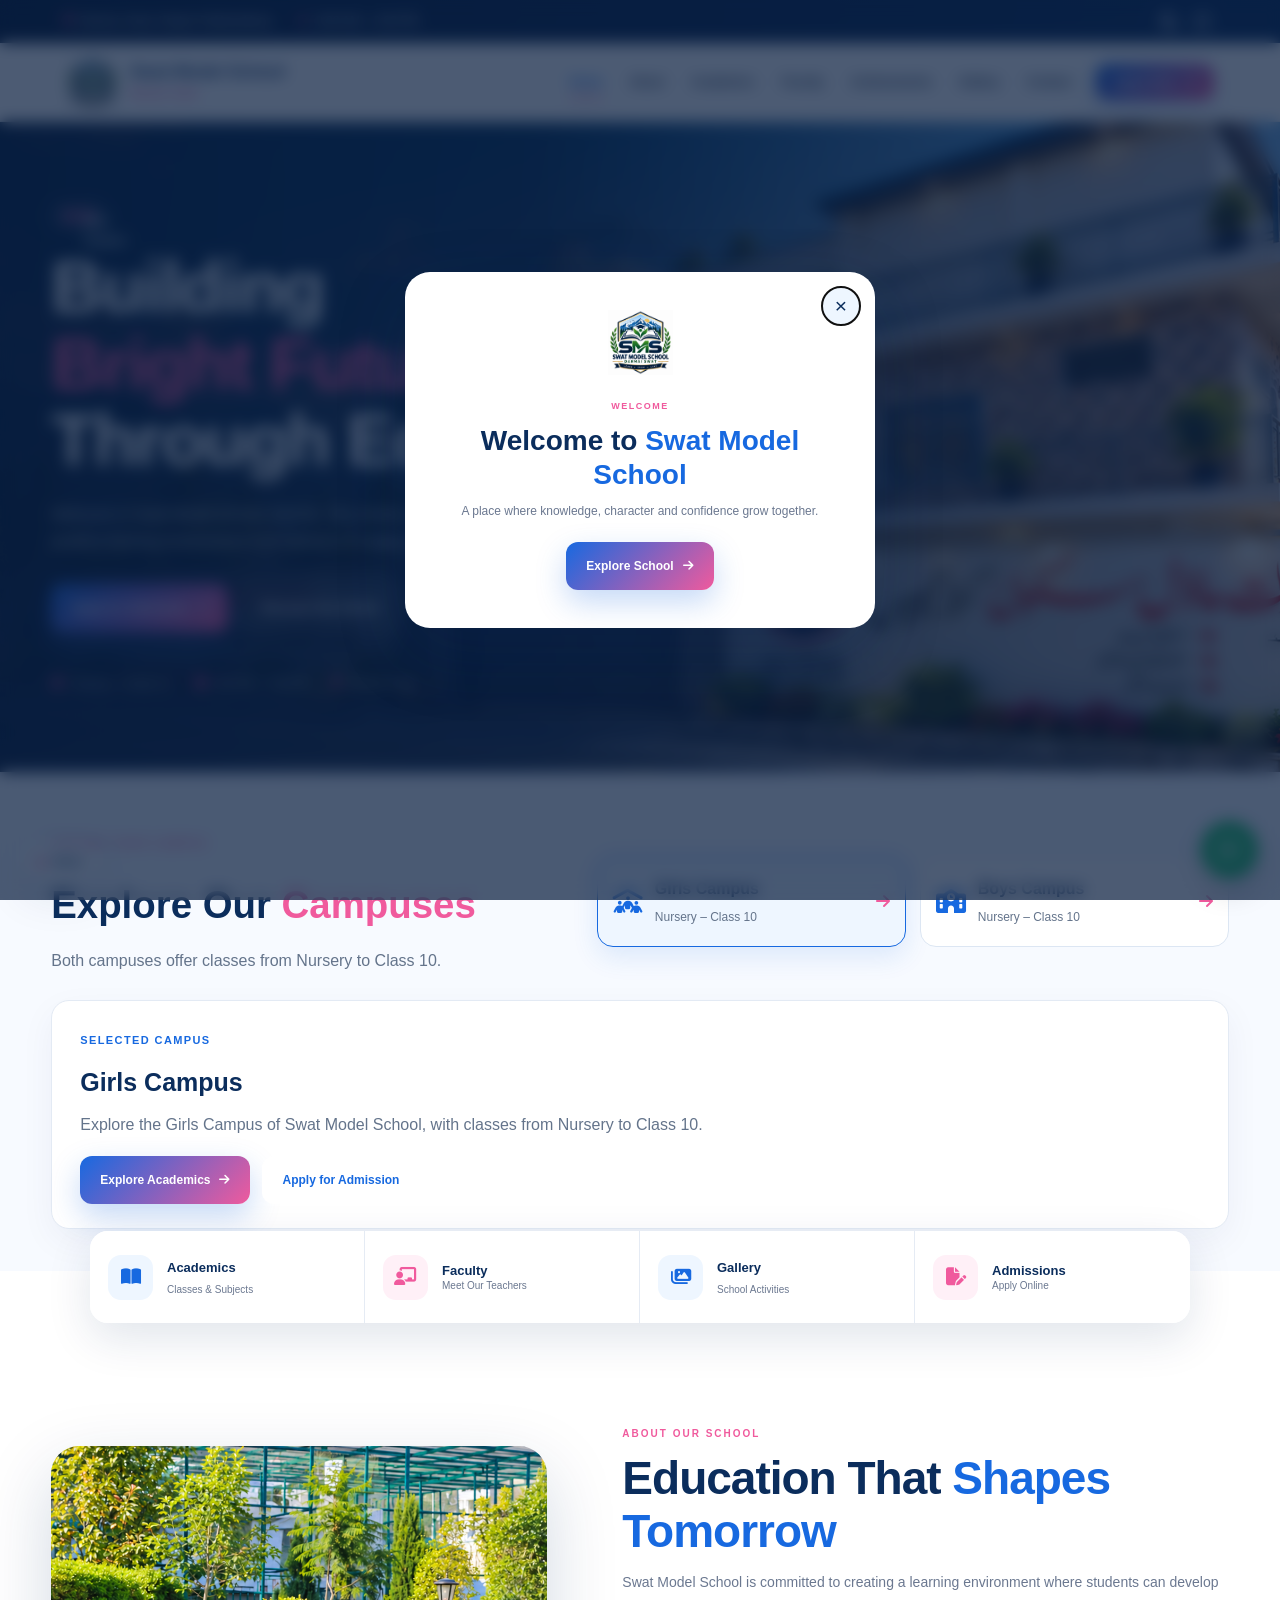
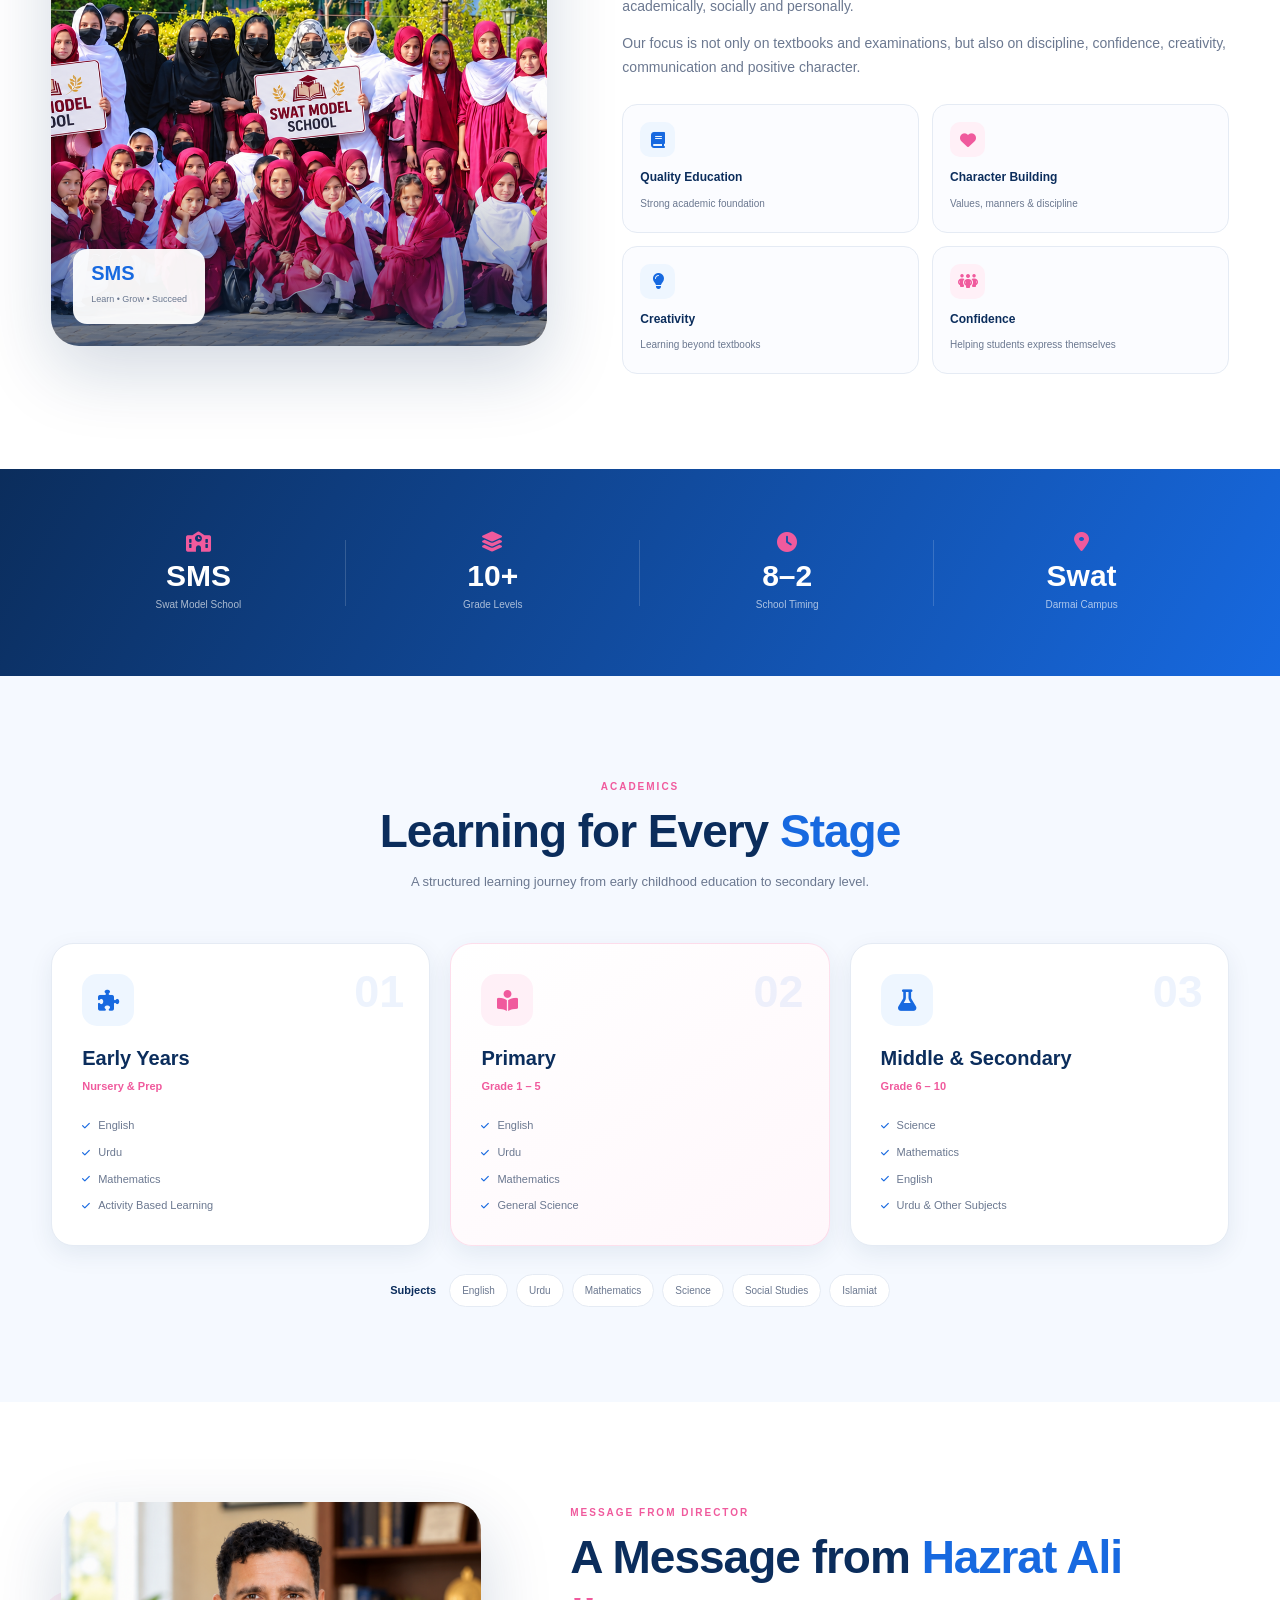
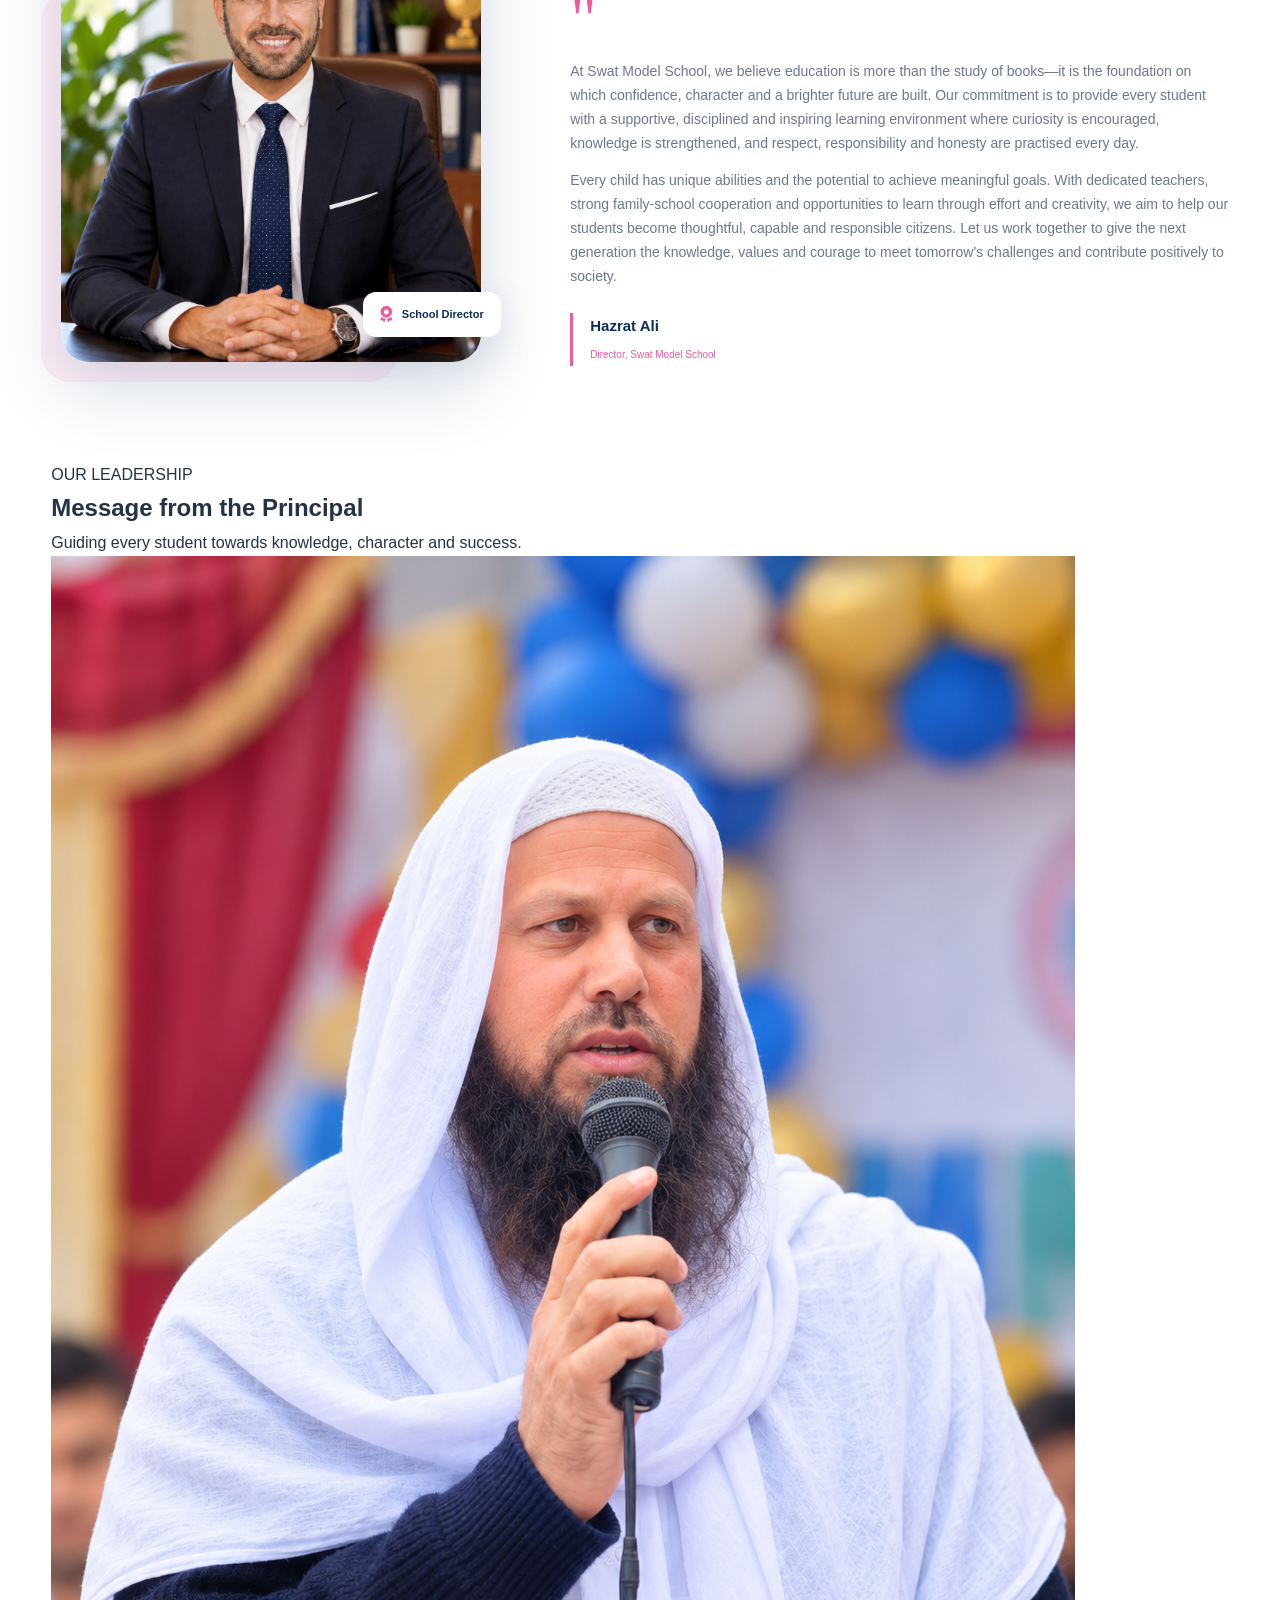
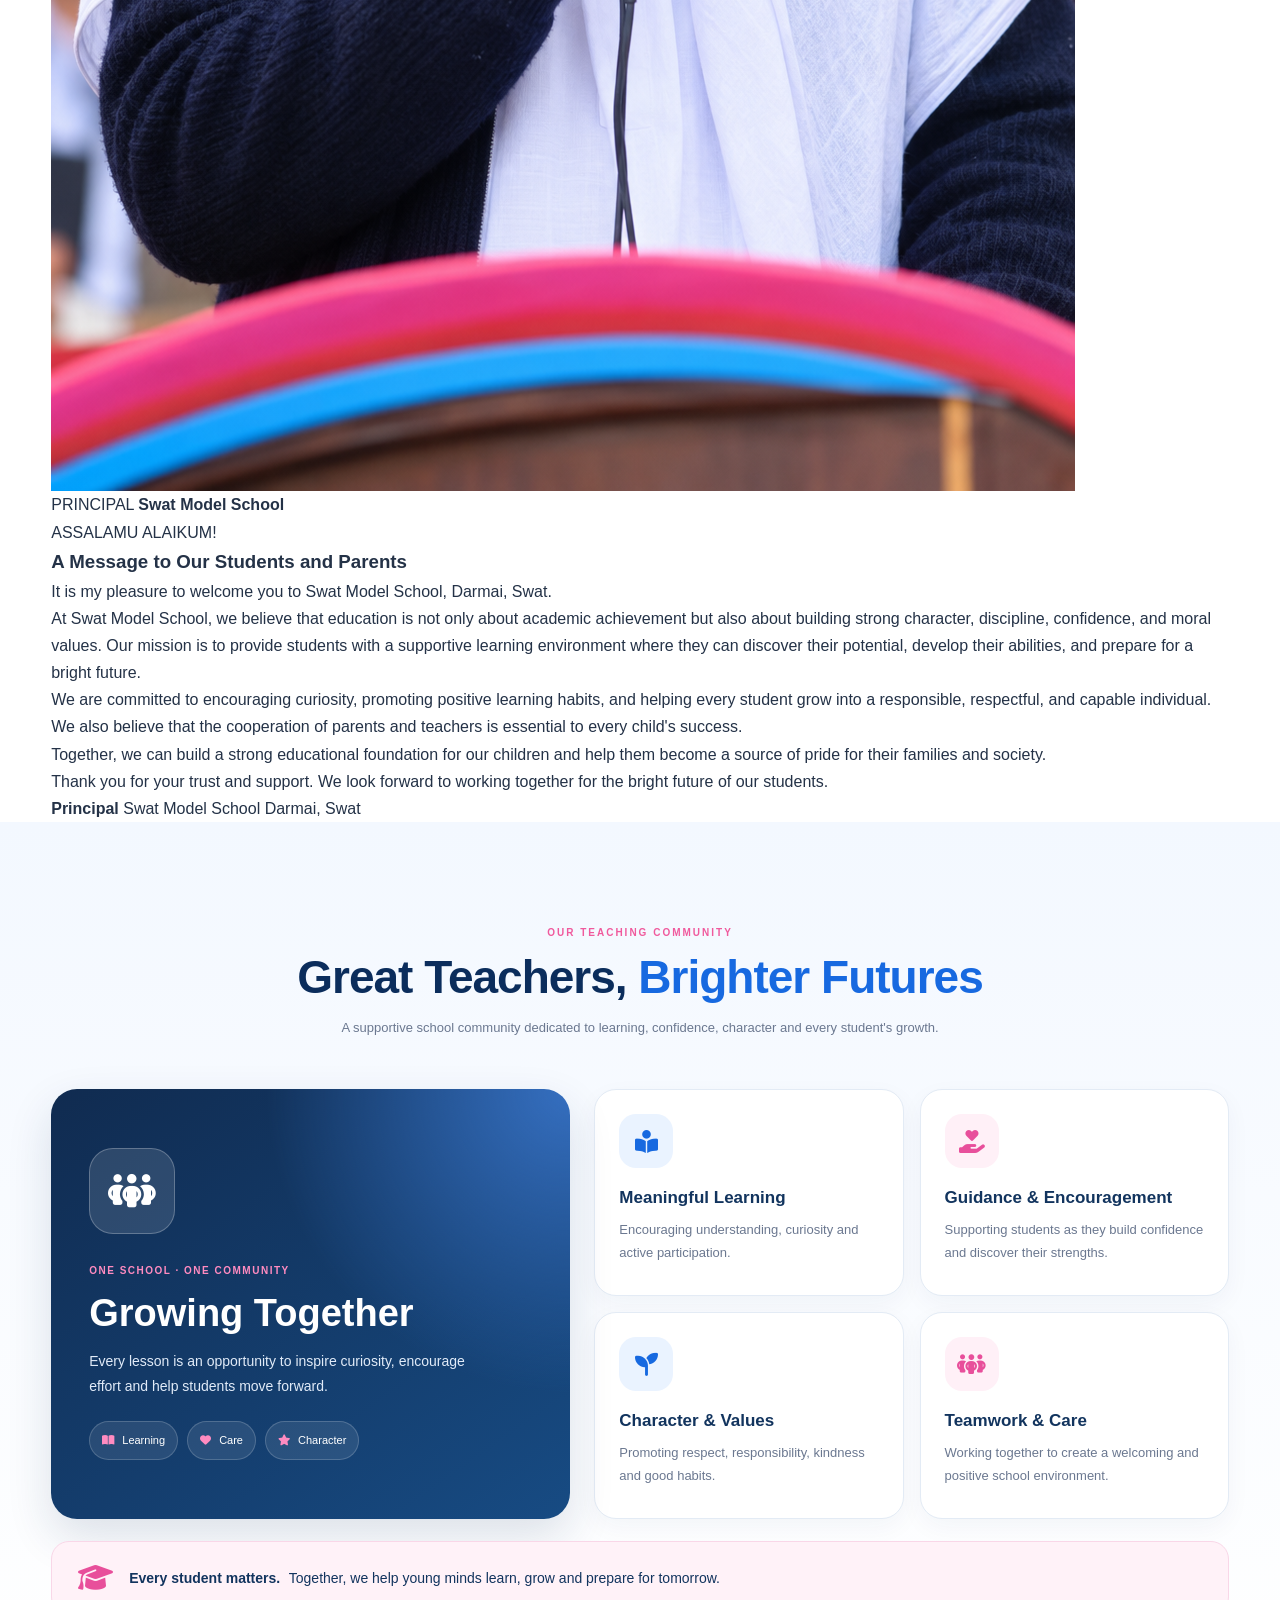
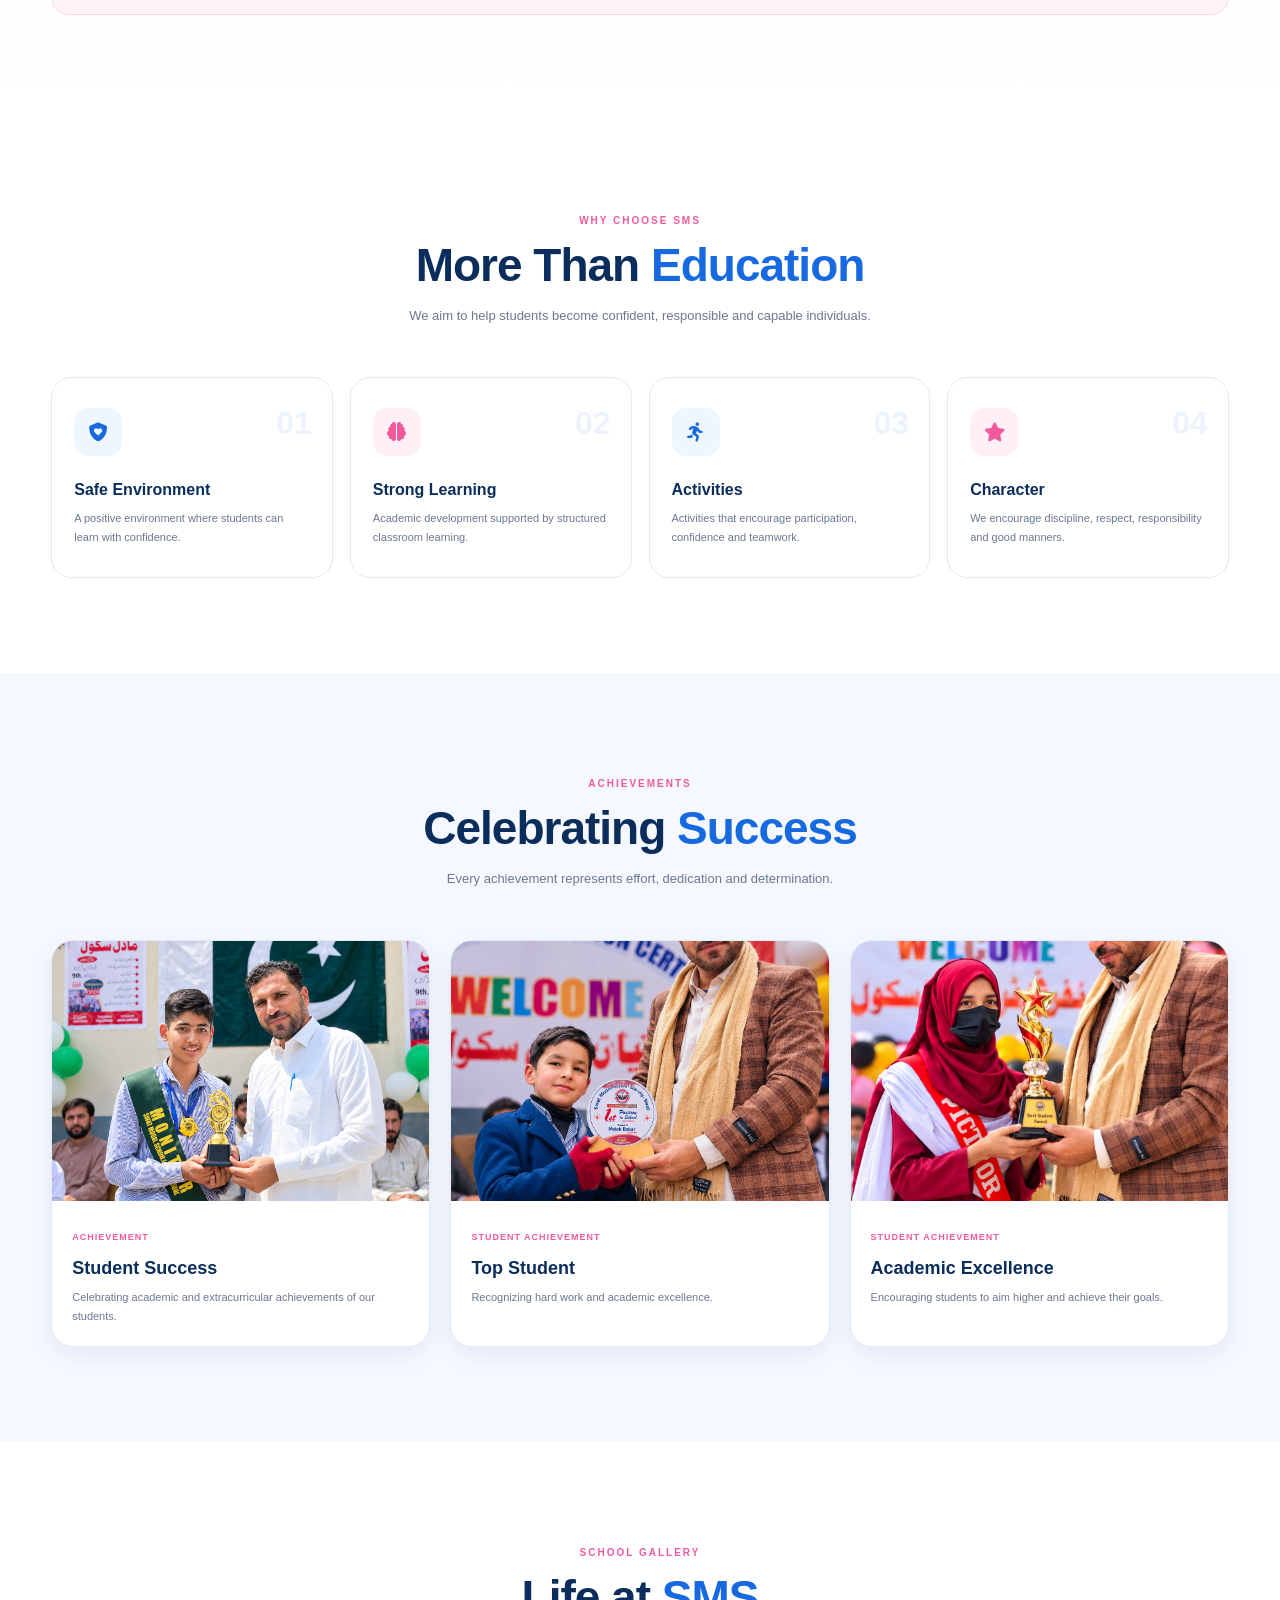
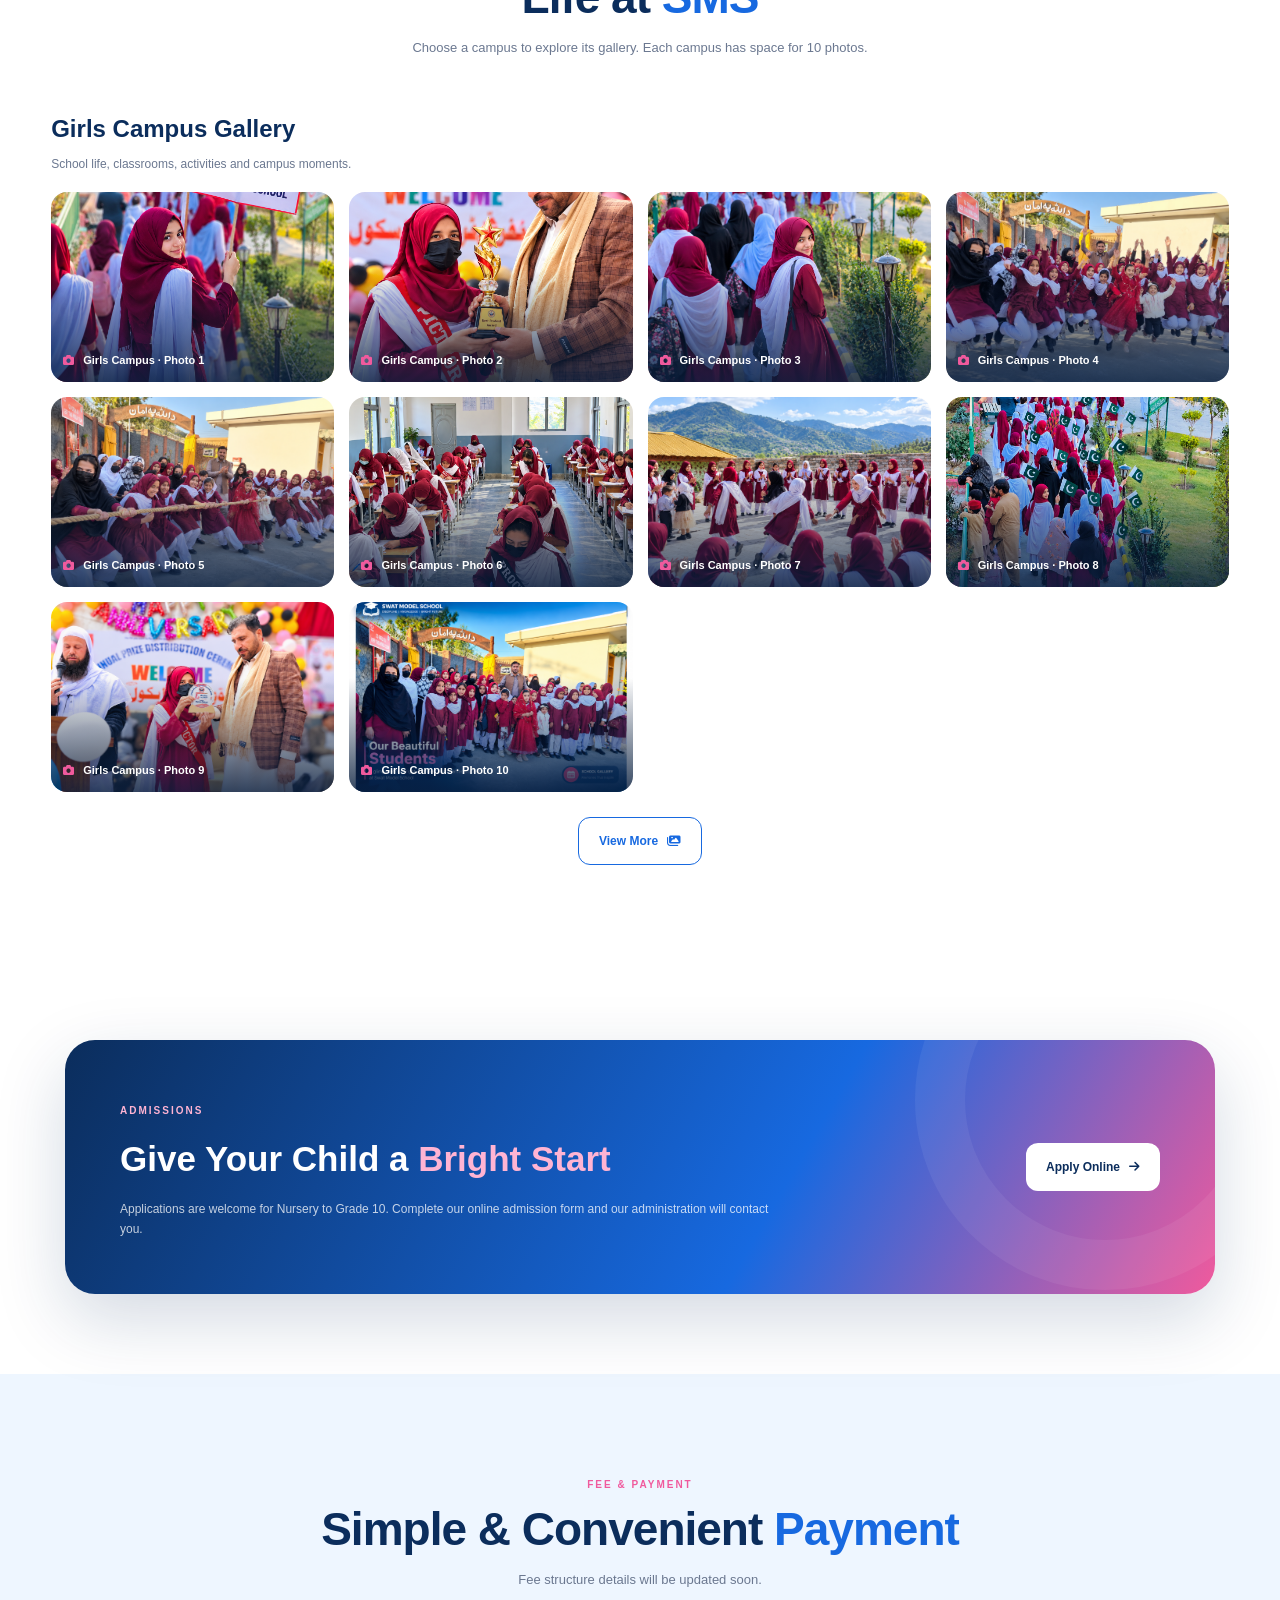
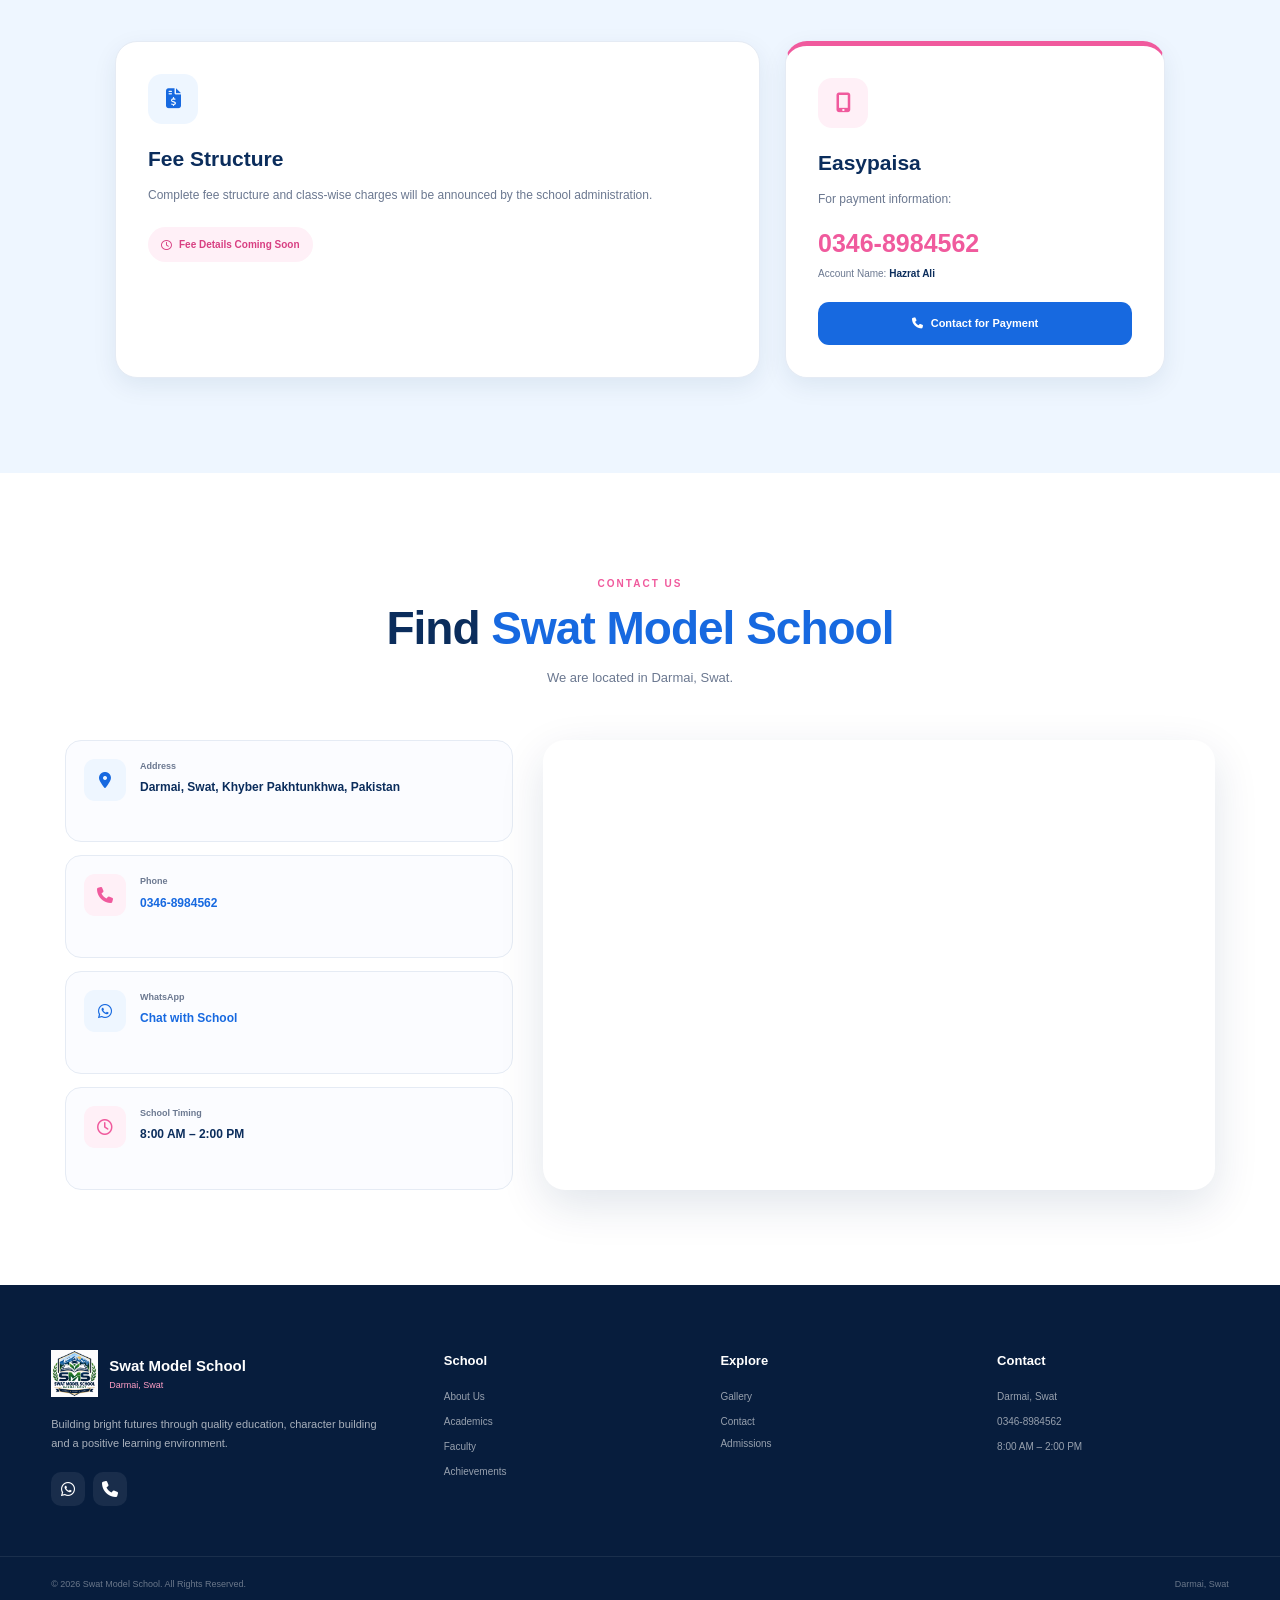
==== commit f3236f13: "Update index.html" ====
--- a/index.html
+++ b/index.html
@@ -1062,6 +1062,77 @@
 
 </section>
 
+<!-- PRINCIPAL'S MESSAGE -->
+<section class="principal-message-section" id="principal">
+  <div class="container">
+    <div class="principal-heading">
+      <span class="principal-eyebrow">OUR LEADERSHIP</span>
+      <h2>Message from the Principal</h2>
+      <p>Guiding every student towards knowledge, character and success.</p>
+    </div>
+
+    <div class="principal-card">
+      <div class="principal-photo-wrap">
+        <img
+          src="principal.png"
+          alt="Principal of Swat Model School, Darmai, Swat"
+          class="principal-photo"
+          loading="lazy"
+        >
+        <div class="principal-photo-label">
+          <span>PRINCIPAL</span>
+          <strong>Swat Model School</strong>
+        </div>
+      </div>
+
+      <div class="principal-content">
+        <span class="principal-welcome">ASSALAMU ALAIKUM!</span>
+        <h3>A Message to Our Students and Parents</h3>
+
+        <p>
+          It is my pleasure to welcome you to Swat Model School,
+          Darmai, Swat.
+        </p>
+
+        <p>
+          At Swat Model School, we believe that education is not only
+          about academic achievement but also about building strong
+          character, discipline, confidence, and moral values. Our mission
+          is to provide students with a supportive learning environment
+          where they can discover their potential, develop their abilities,
+          and prepare for a bright future.
+        </p>
+
+        <p>
+          We are committed to encouraging curiosity, promoting positive
+          learning habits, and helping every student grow into a responsible,
+          respectful, and capable individual. We also believe that the
+          cooperation of parents and teachers is essential to every
+          child's success.
+        </p>
+
+        <p>
+          Together, we can build a strong educational foundation for our
+          children and help them become a source of pride for their families
+          and society.
+        </p>
+
+        <p>
+          Thank you for your trust and support. We look forward to working
+          together for the bright future of our students.
+        </p>
+
+        <div class="principal-signature">
+          <span class="principal-signature-line"></span>
+          <strong>Principal</strong>
+          <span>Swat Model School</span>
+          <span>Darmai, Swat</span>
+        </div>
+      </div>
+    </div>
+  </div>
+</section>
+
 
 
 
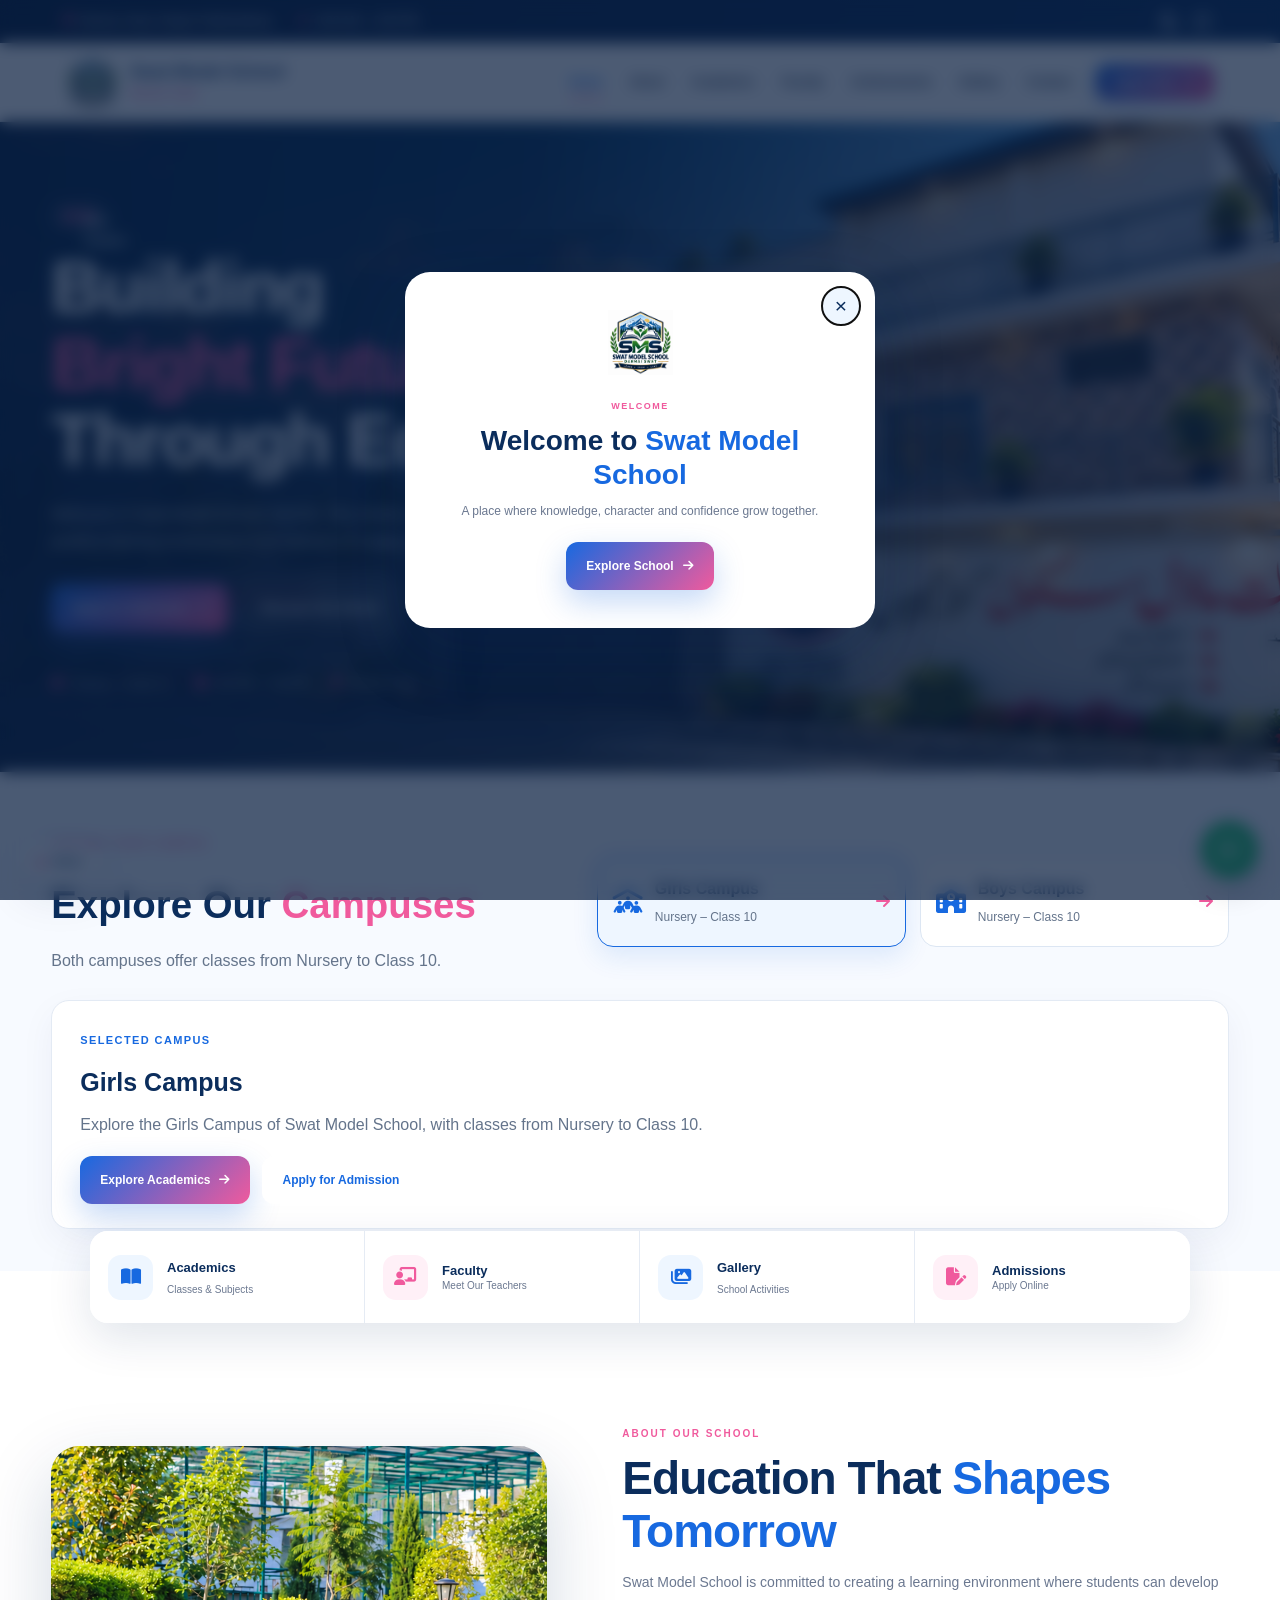
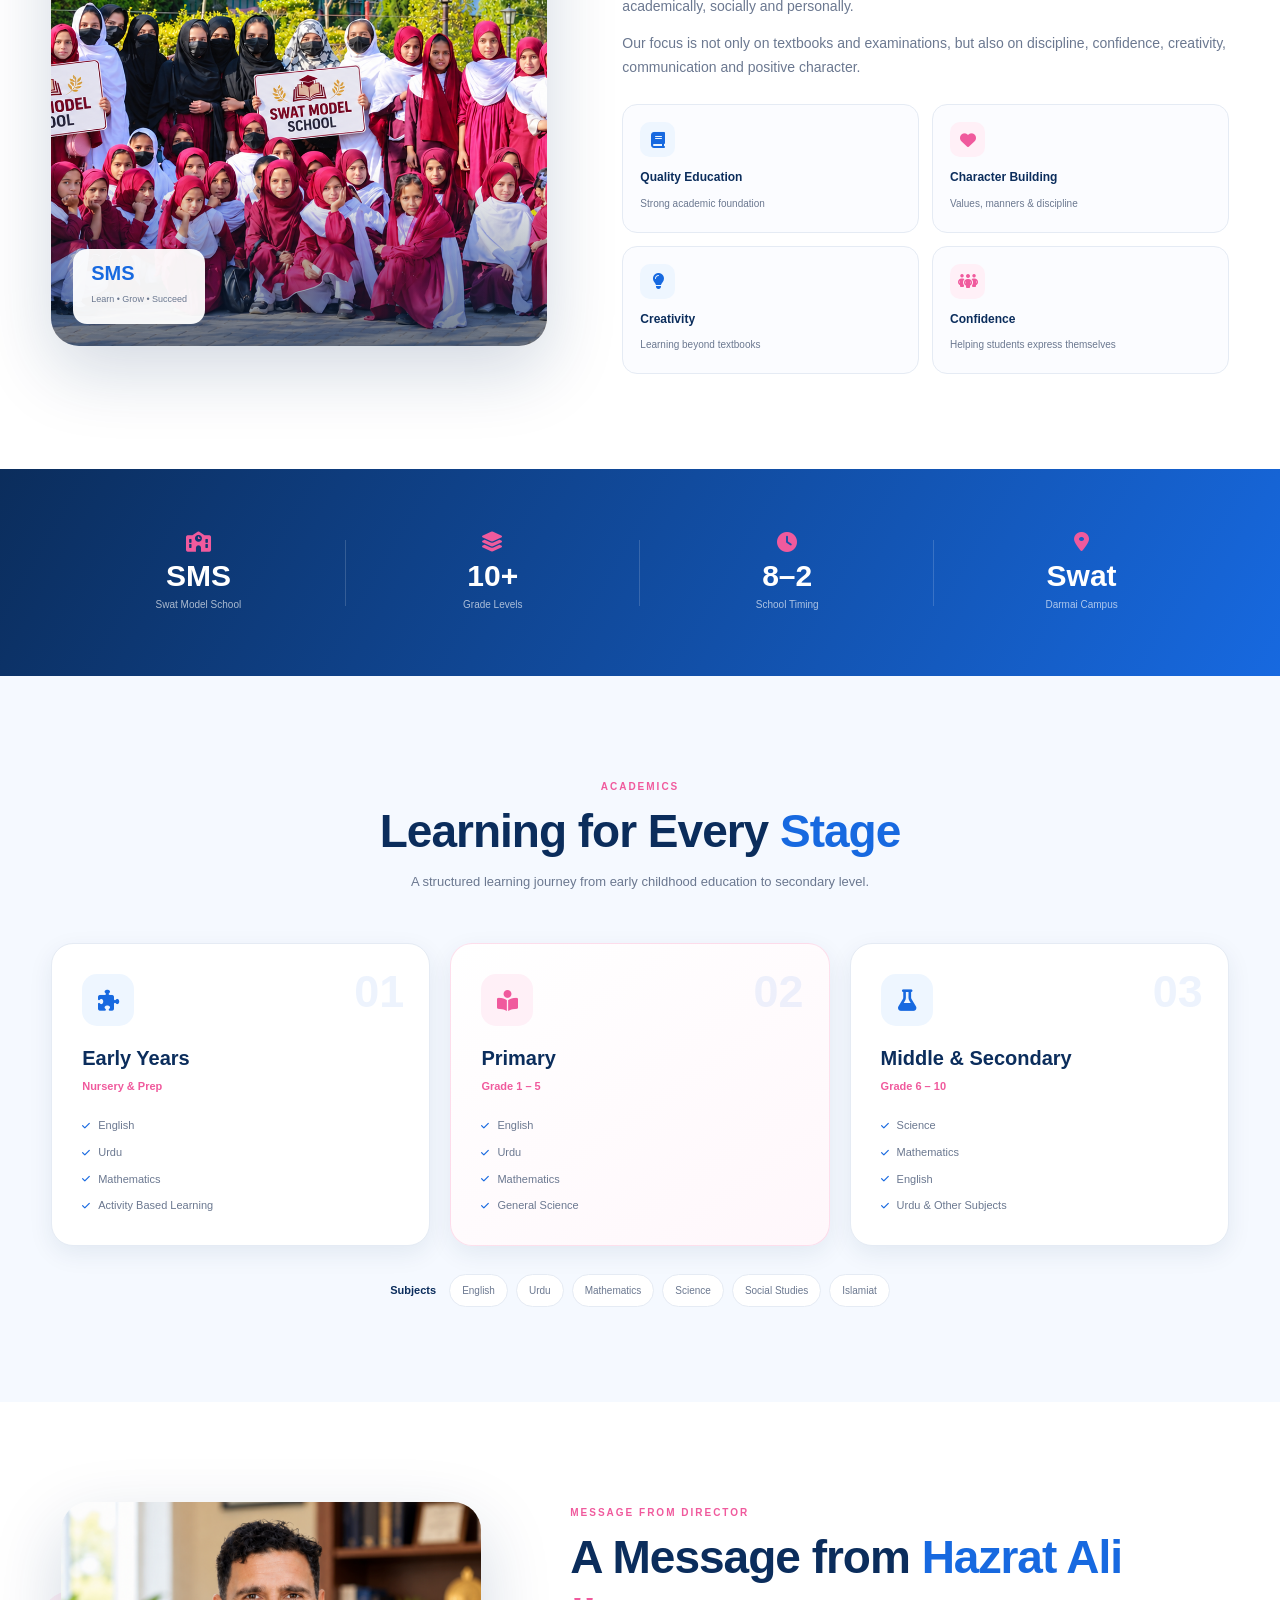
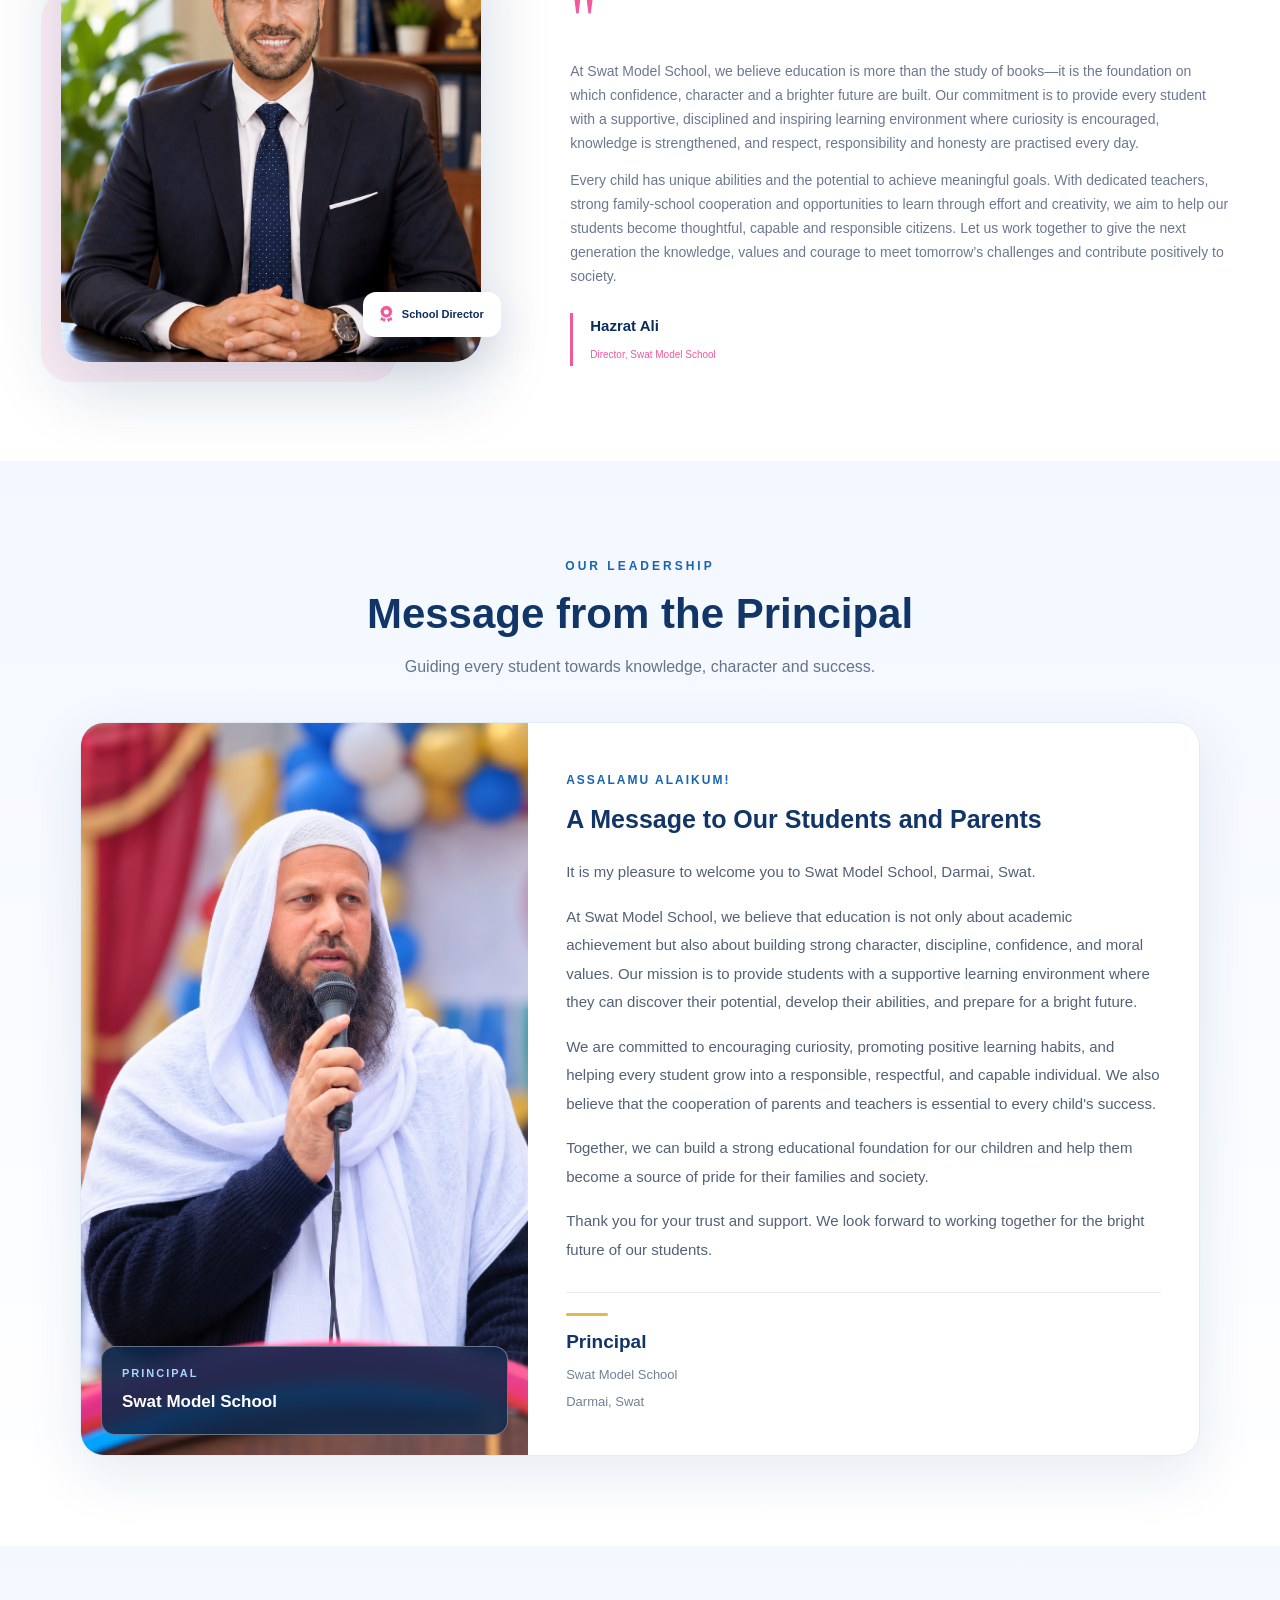
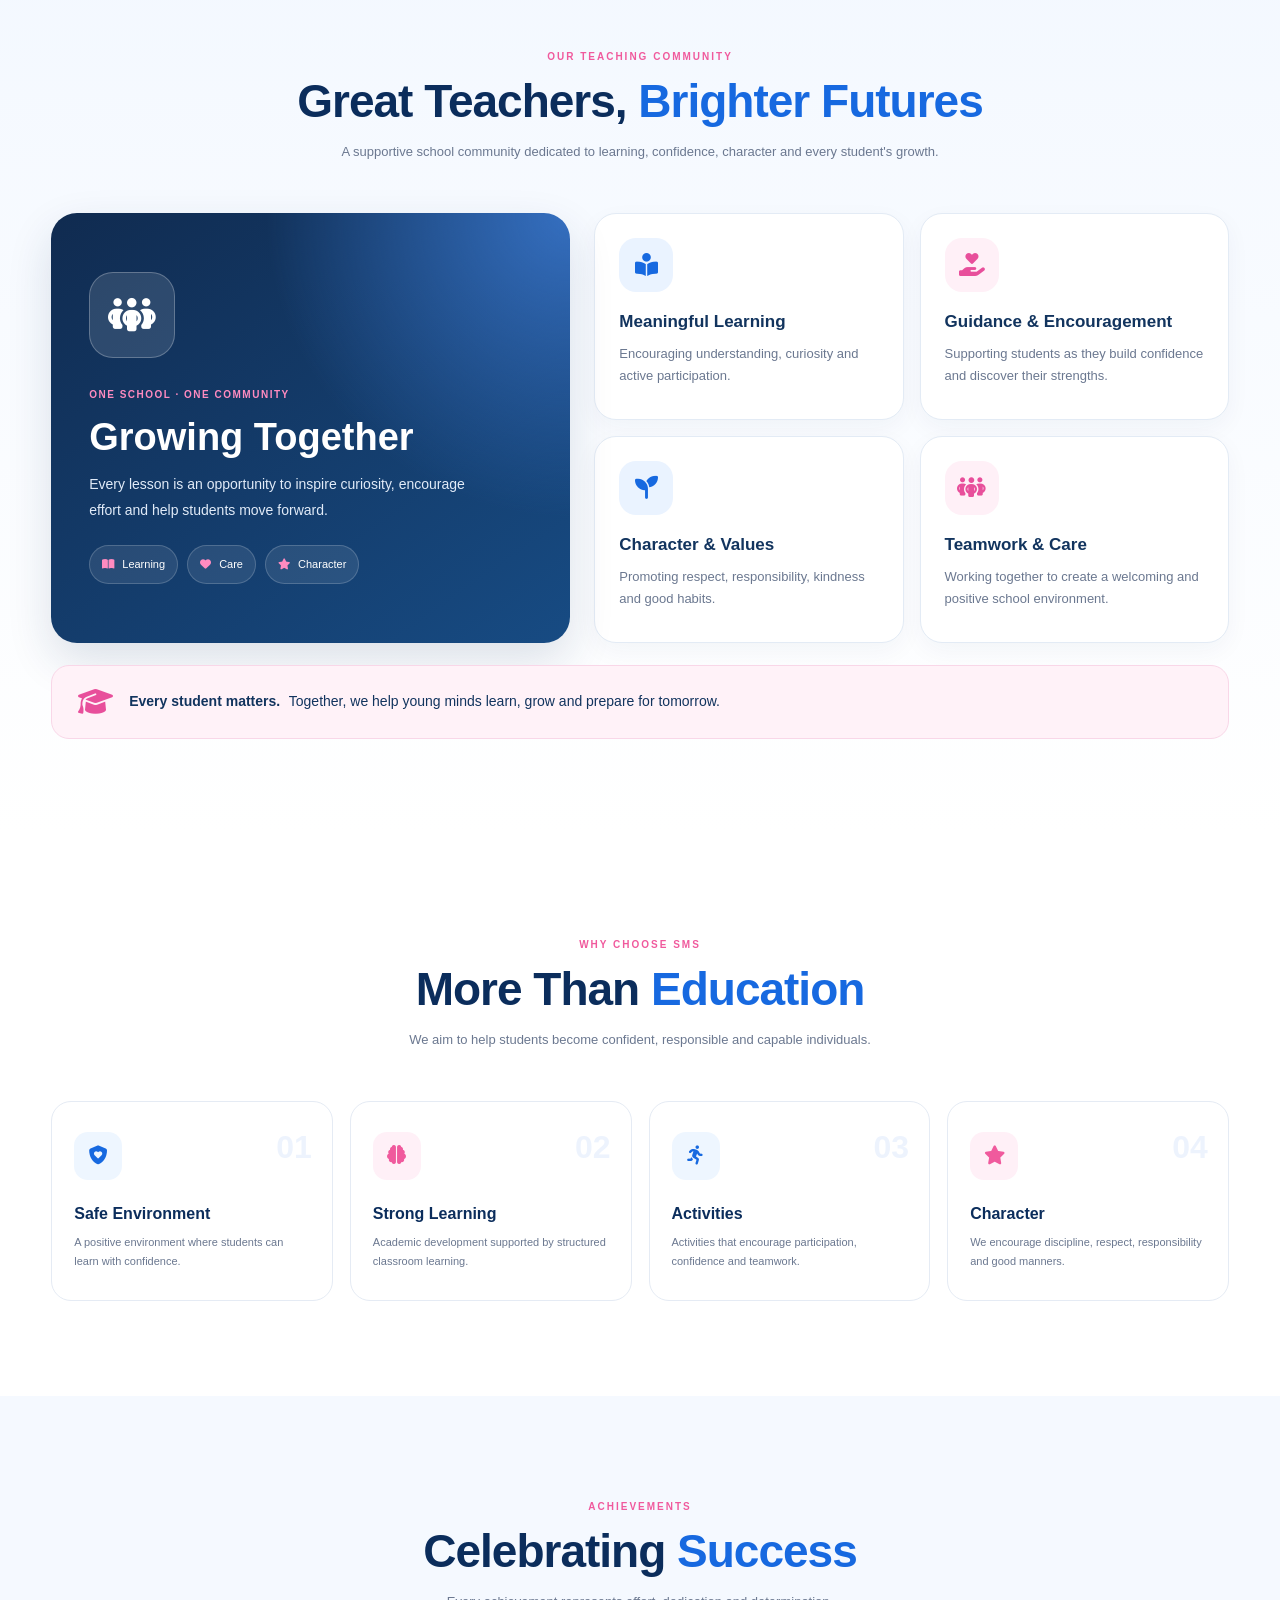
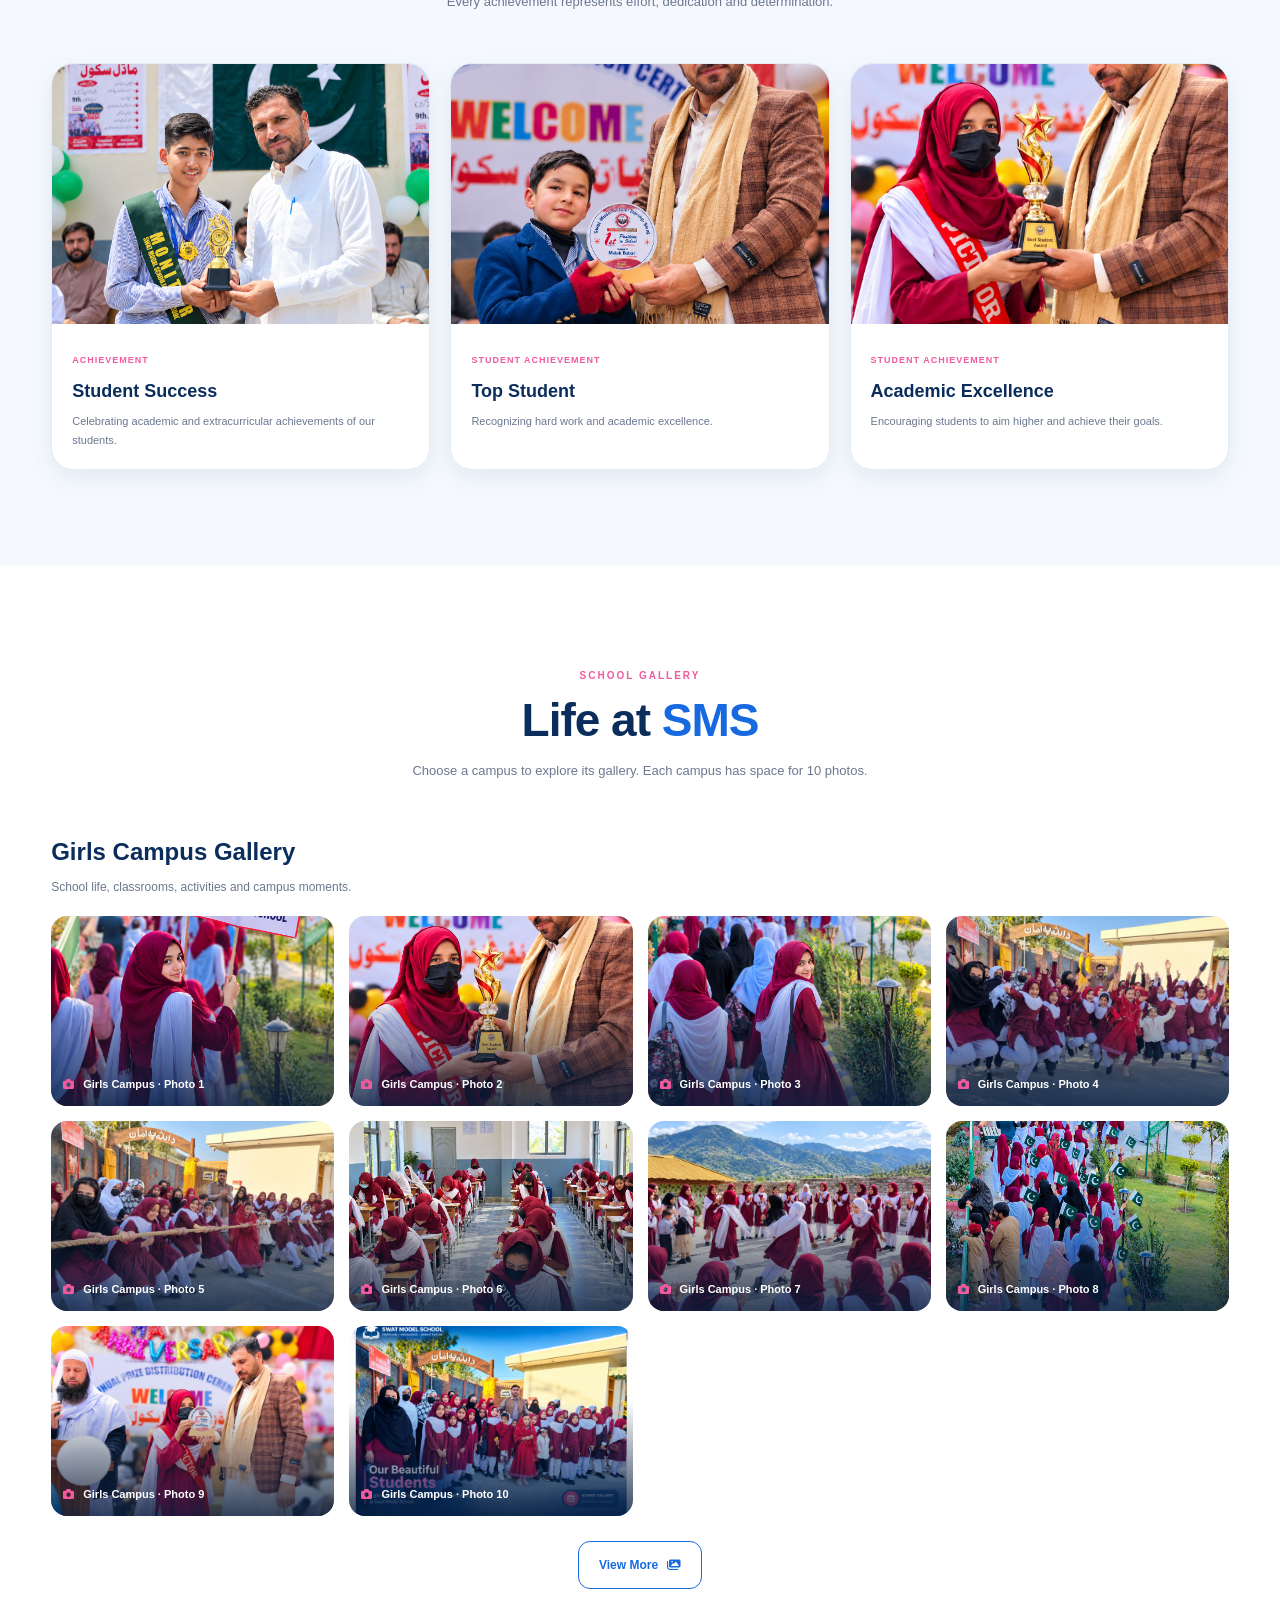
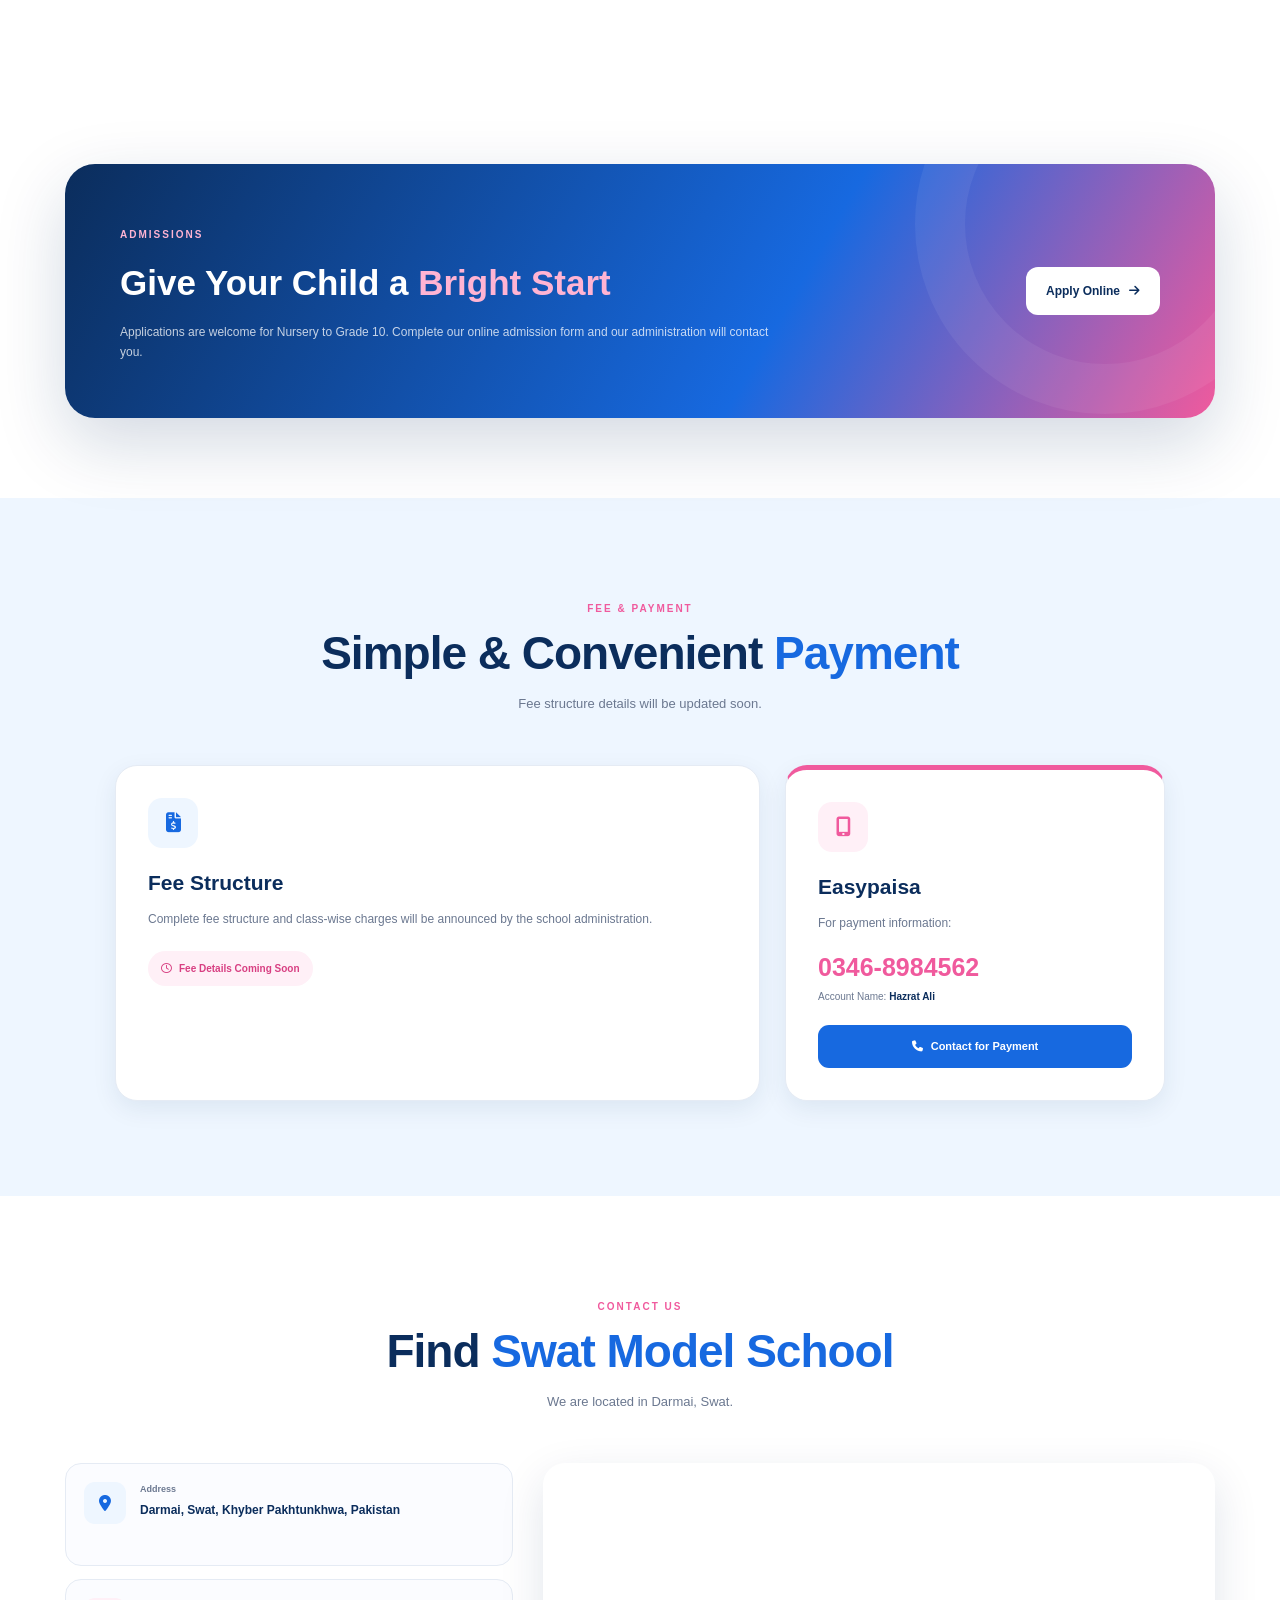
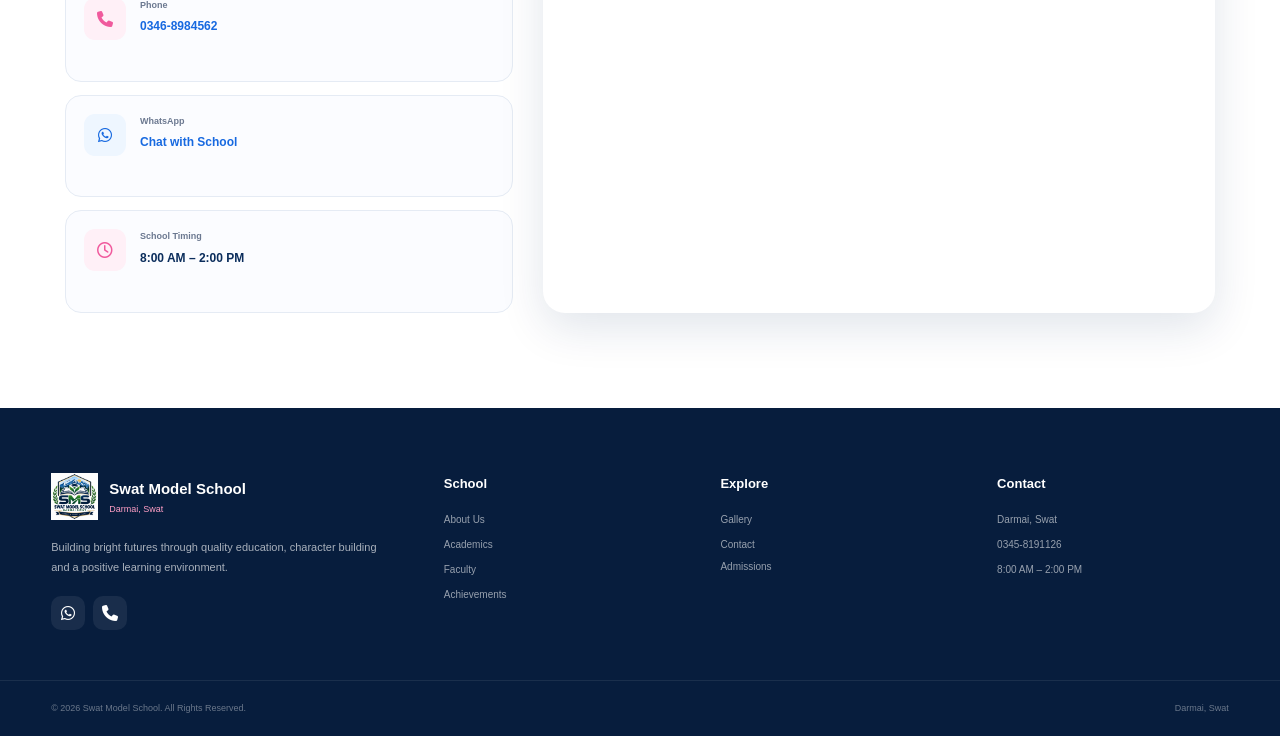
==== commit b88a2f84: "Update contact phone numbers in index.html" ====
--- a/index.html
+++ b/index.html
@@ -2124,8 +2124,8 @@
                 Darmai, Swat
             </span>
 
-            <a href="tel:+923468984562">
-                0346-8984562
+            <a href="tel:+923458191126">
+                0345-8191126
             </a>
 
             <span>
@@ -3164,9 +3164,9 @@
                 Contact School
             </strong>
 
-            <a href="tel:+923468984562">
-
-                0346-8984562
+            <a href="tel:+923458191126">
+
+                0345-8191126
 
             </a>
 
--- a/style.css
+++ b/style.css
@@ -5093,3 +5093,215 @@
         padding: 18px;
     }
 }
+
+/* ==============================
+   PRINCIPAL MESSAGE - PREMIUM
+================================ */
+
+.principal-message-section {
+  padding: 90px 20px;
+  background: linear-gradient(180deg, #f3f7ff 0%, #ffffff 100%);
+  overflow: hidden;
+}
+
+.principal-message-section .container {
+  max-width: 1120px;
+  margin: 0 auto;
+}
+
+.principal-heading {
+  text-align: center;
+  max-width: 720px;
+  margin: 0 auto 42px;
+}
+
+.principal-eyebrow {
+  display: inline-block;
+  color: #1765b1;
+  font-size: 12px;
+  font-weight: 800;
+  letter-spacing: 3px;
+  margin-bottom: 12px;
+}
+
+.principal-heading h2 {
+  color: #123568;
+  font-size: clamp(28px, 4vw, 42px);
+  line-height: 1.2;
+  margin: 0 0 14px;
+  font-weight: 800;
+}
+
+.principal-heading p {
+  color: #64748b;
+  font-size: 16px;
+  line-height: 1.7;
+  margin: 0;
+}
+
+.principal-card {
+  display: grid;
+  grid-template-columns: minmax(260px, 0.8fr) minmax(0, 1.2fr);
+  background: #ffffff;
+  border: 1px solid #e1eaf6;
+  border-radius: 24px;
+  overflow: hidden;
+  box-shadow: 0 18px 55px rgba(20, 55, 100, 0.10);
+}
+
+.principal-photo-wrap {
+  position: relative;
+  min-height: 100%;
+  background: #e4edfa;
+  overflow: hidden;
+}
+
+.principal-photo {
+  display: block;
+  width: 100%;
+  height: 100%;
+  min-height: 580px;
+  object-fit: cover;
+  object-position: center top;
+}
+
+.principal-photo-label {
+  position: absolute;
+  left: 20px;
+  right: 20px;
+  bottom: 20px;
+  display: flex;
+  flex-direction: column;
+  gap: 5px;
+  padding: 17px 20px;
+  border: 1px solid rgba(255, 255, 255, 0.35);
+  border-radius: 14px;
+  color: #ffffff;
+  background: rgba(13, 39, 76, 0.88);
+  backdrop-filter: blur(8px);
+}
+
+.principal-photo-label span {
+  font-size: 11px;
+  font-weight: 800;
+  letter-spacing: 2px;
+  color: #a9d3ff;
+}
+
+.principal-photo-label strong {
+  font-size: 17px;
+}
+
+.principal-content {
+  padding: 42px 38px;
+  align-self: center;
+}
+
+.principal-welcome {
+  display: inline-block;
+  color: #1765b1;
+  font-size: 12px;
+  font-weight: 800;
+  letter-spacing: 2px;
+  margin-bottom: 12px;
+}
+
+.principal-content h3 {
+  color: #123568;
+  font-size: 25px;
+  line-height: 1.35;
+  margin: 0 0 22px;
+}
+
+.principal-content p {
+  color: #526176;
+  font-size: 15px;
+  line-height: 1.9;
+  margin: 0 0 16px;
+}
+
+.principal-signature {
+  display: flex;
+  flex-direction: column;
+  align-items: flex-start;
+  gap: 5px;
+  margin-top: 28px;
+  padding-top: 20px;
+  border-top: 1px solid #e7edf5;
+  color: #718096;
+  font-size: 13px;
+}
+
+.principal-signature-line {
+  width: 42px;
+  height: 3px;
+  background: #e5b84b;
+  border-radius: 10px;
+  margin-bottom: 5px;
+}
+
+.principal-signature strong {
+  color: #123568;
+  font-size: 19px;
+}
+
+@media (max-width: 768px) {
+  .principal-message-section {
+    padding: 58px 16px;
+  }
+
+  .principal-heading {
+    margin-bottom: 28px;
+  }
+
+  .principal-card {
+    grid-template-columns: 1fr;
+    border-radius: 18px;
+  }
+
+  .principal-photo {
+    height: auto;
+    min-height: 0;
+    max-height: 520px;
+    aspect-ratio: 4 / 5;
+    object-fit: cover;
+    object-position: center 25%;
+  }
+
+  .principal-photo-label {
+    left: 14px;
+    right: 14px;
+    bottom: 14px;
+    padding: 13px 16px;
+  }
+
+  .principal-content {
+    padding: 28px 22px 32px;
+  }
+
+  .principal-content h3 {
+    font-size: 22px;
+  }
+
+  .principal-content p {
+    font-size: 14px;
+    line-height: 1.85;
+  }
+}
+
+@media (prefers-reduced-motion: no-preference) {
+  .principal-card {
+    animation: principalFadeIn 0.7s ease both;
+  }
+
+  @keyframes principalFadeIn {
+    from {
+      opacity: 0;
+      transform: translateY(14px);
+    }
+    to {
+      opacity: 1;
+      transform: translateY(0);
+    }
+  }
+}
